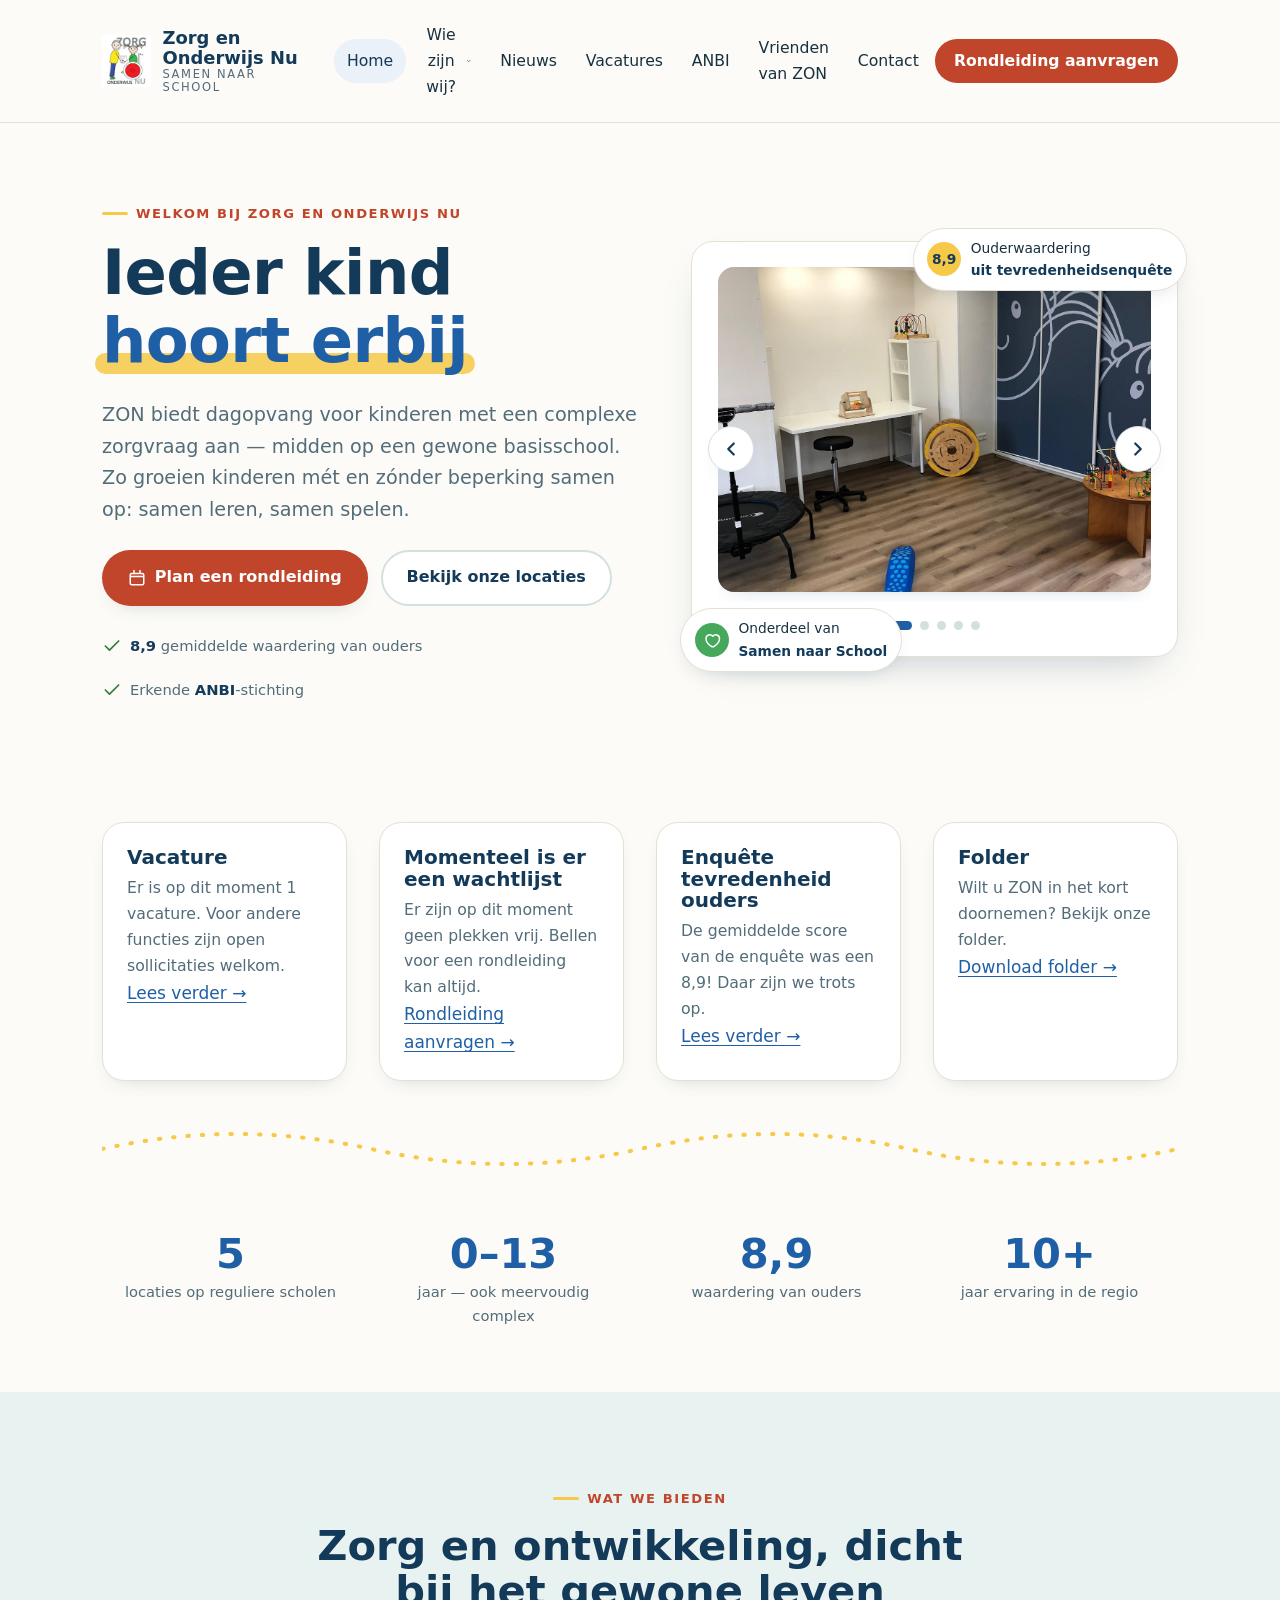
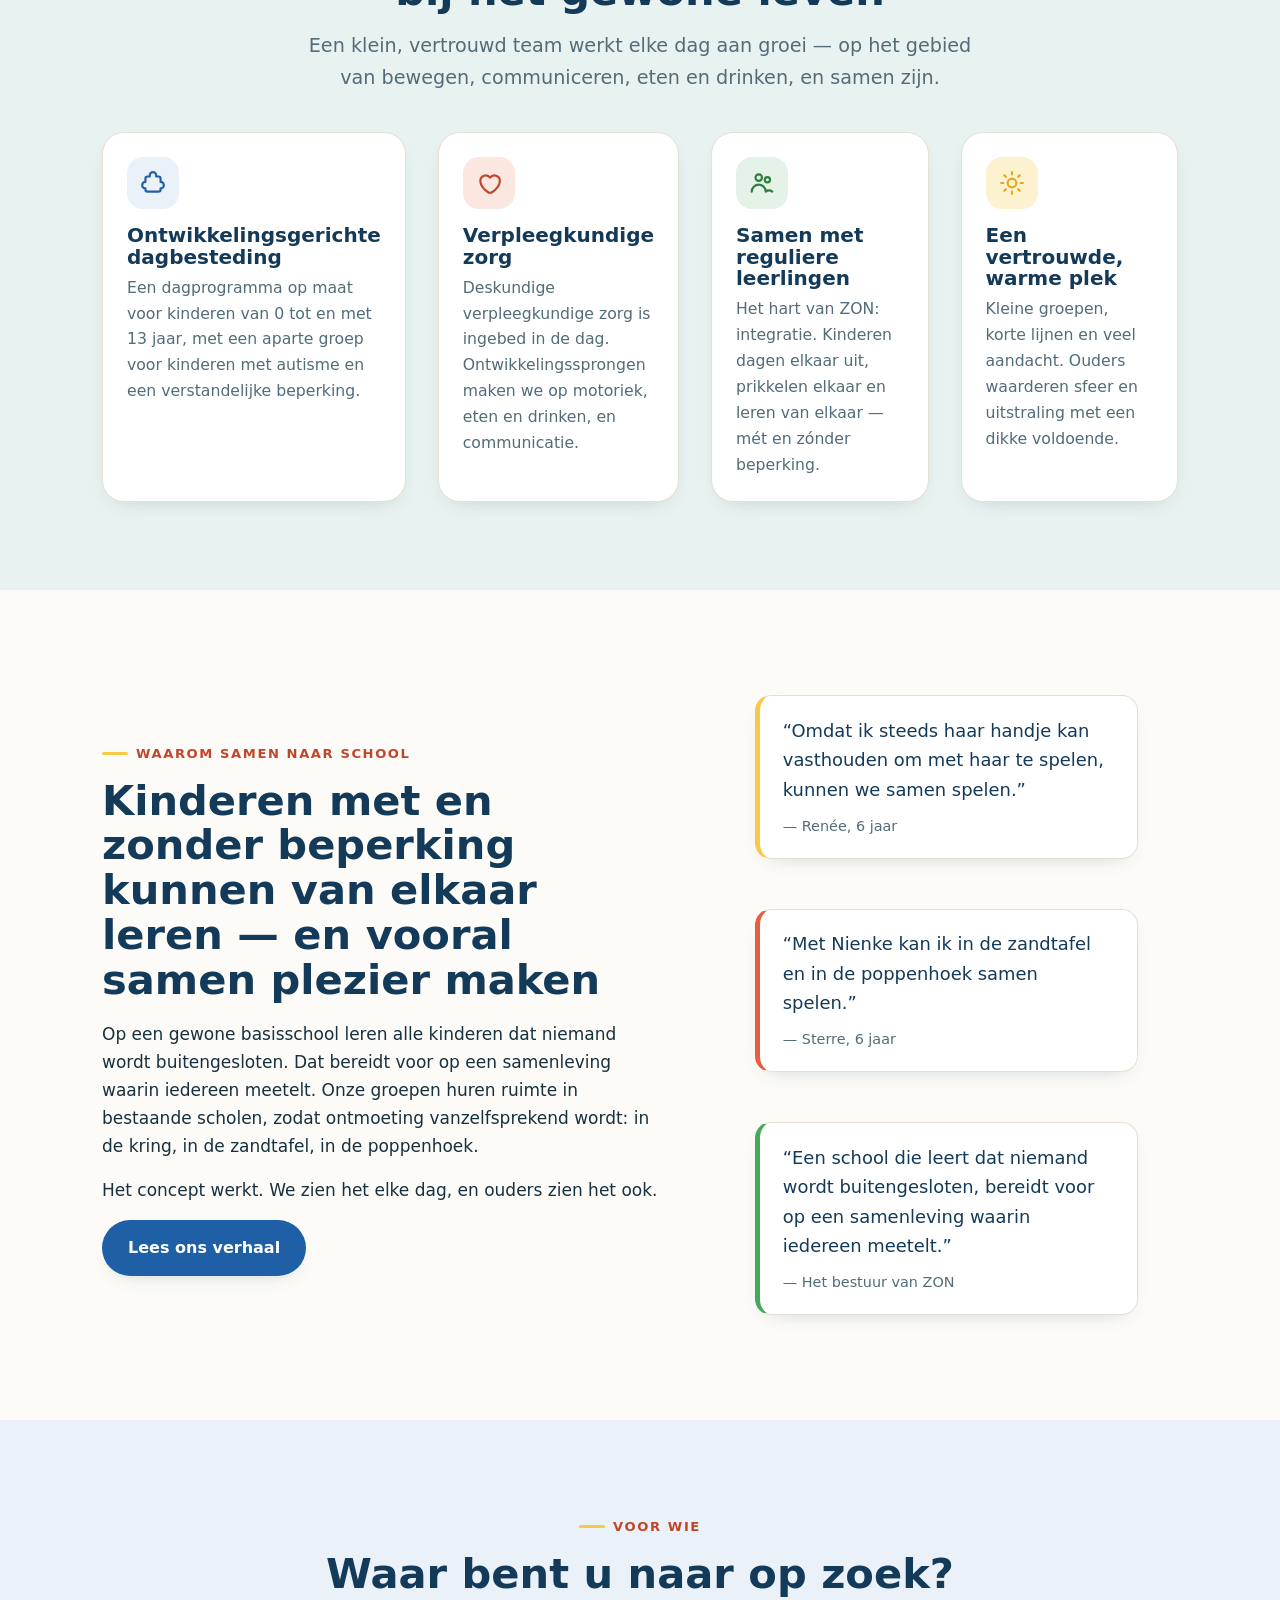
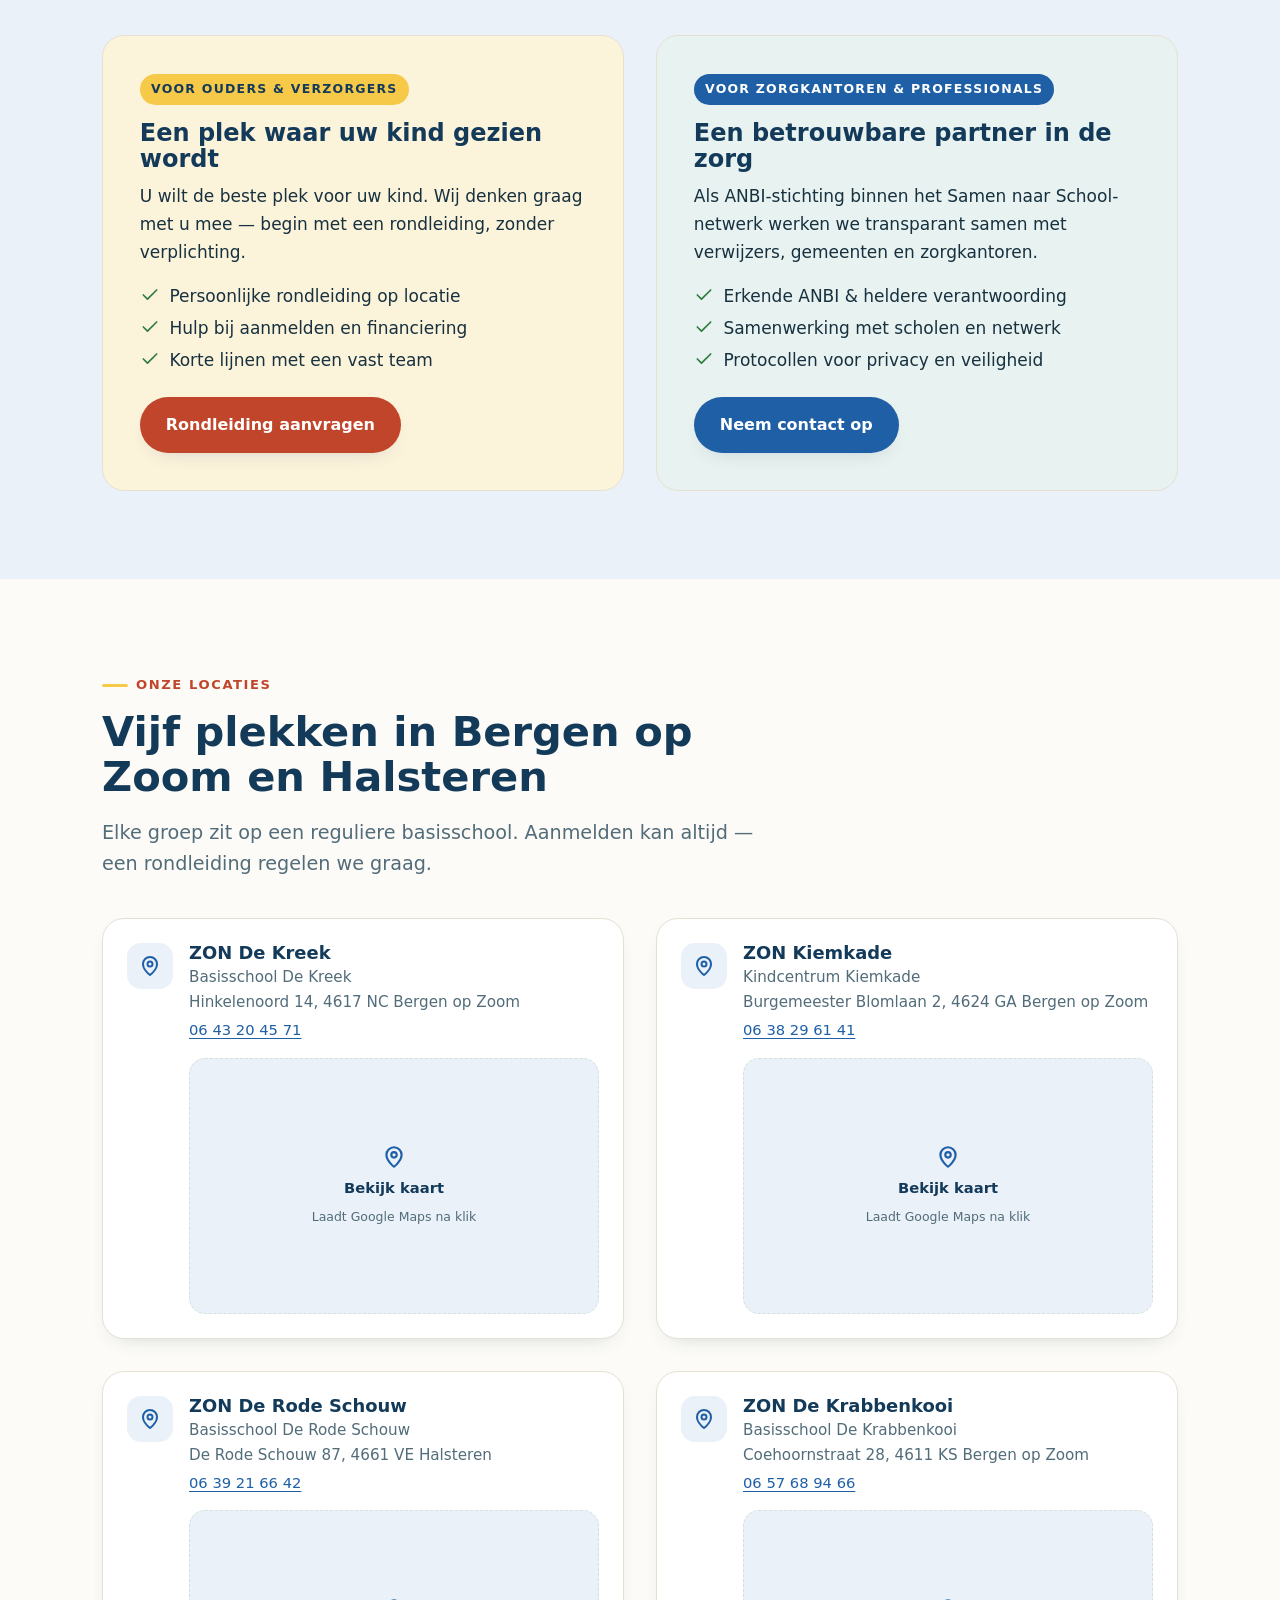
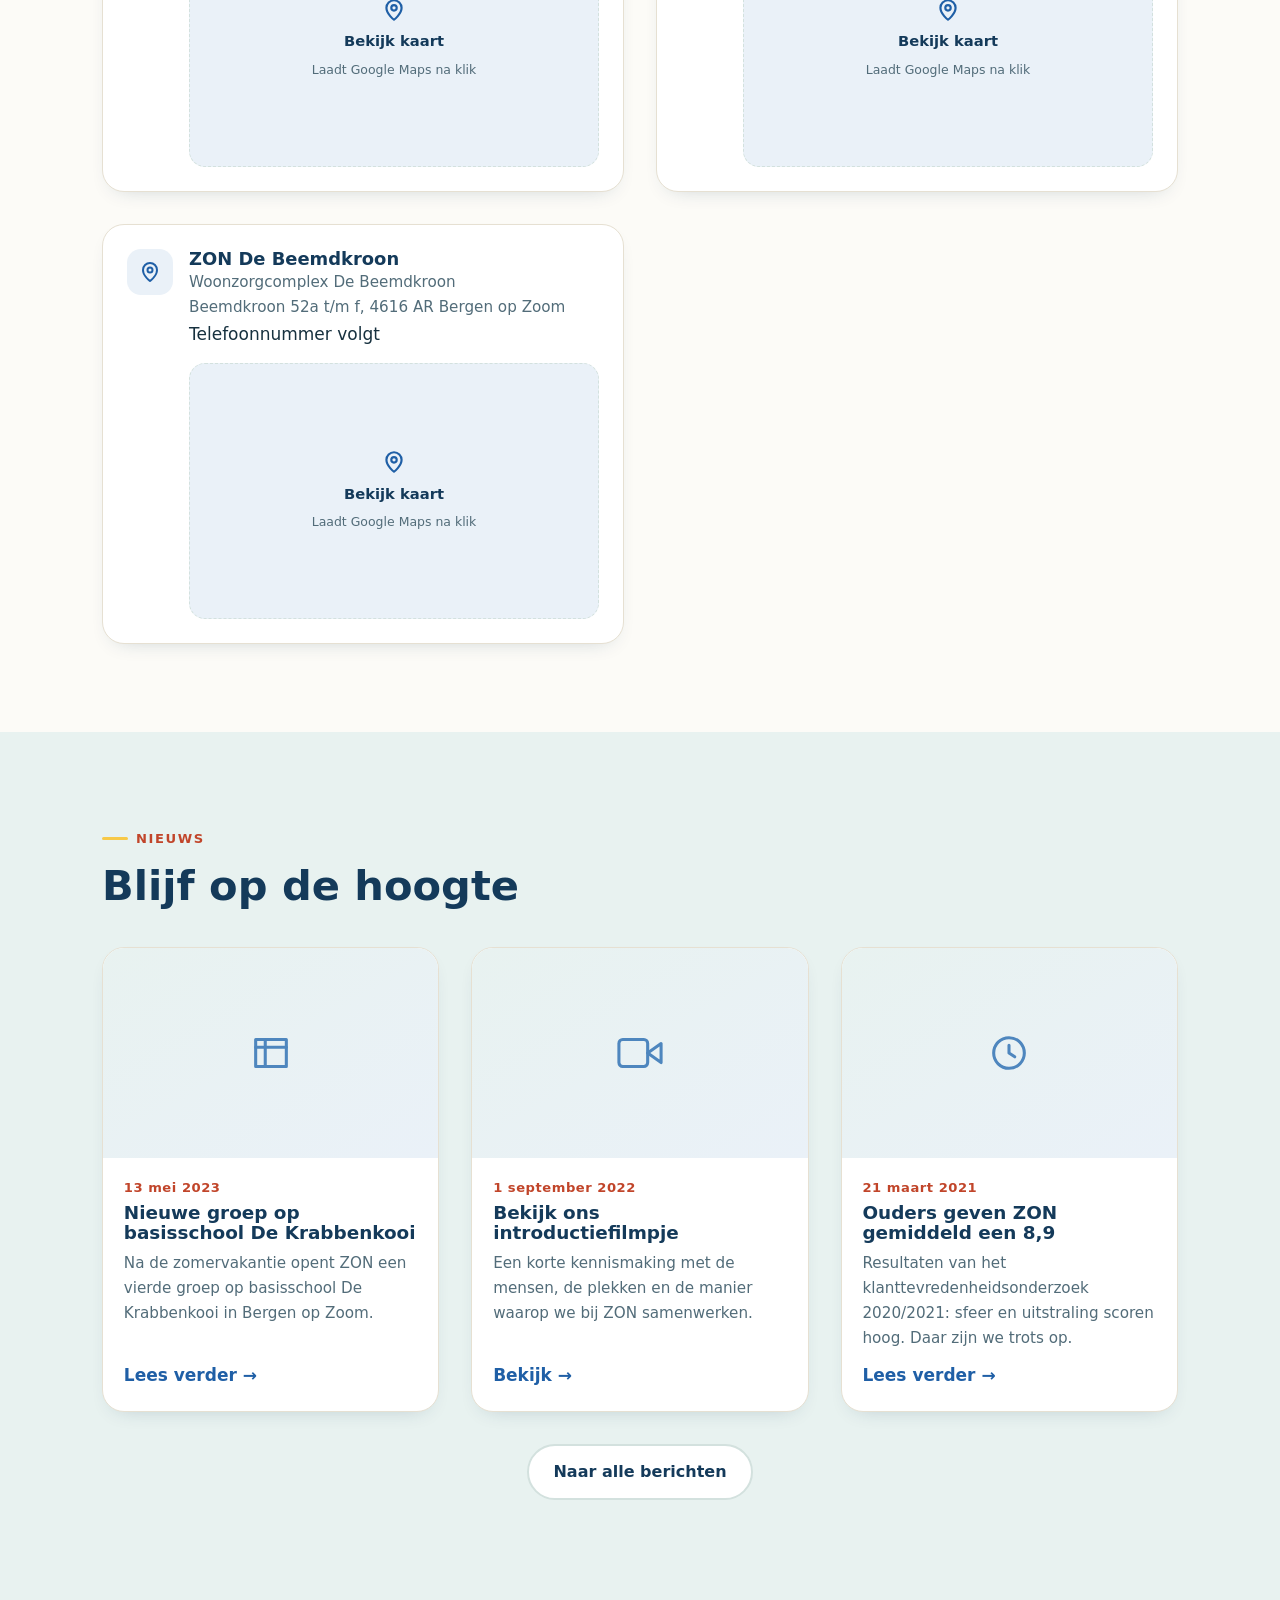
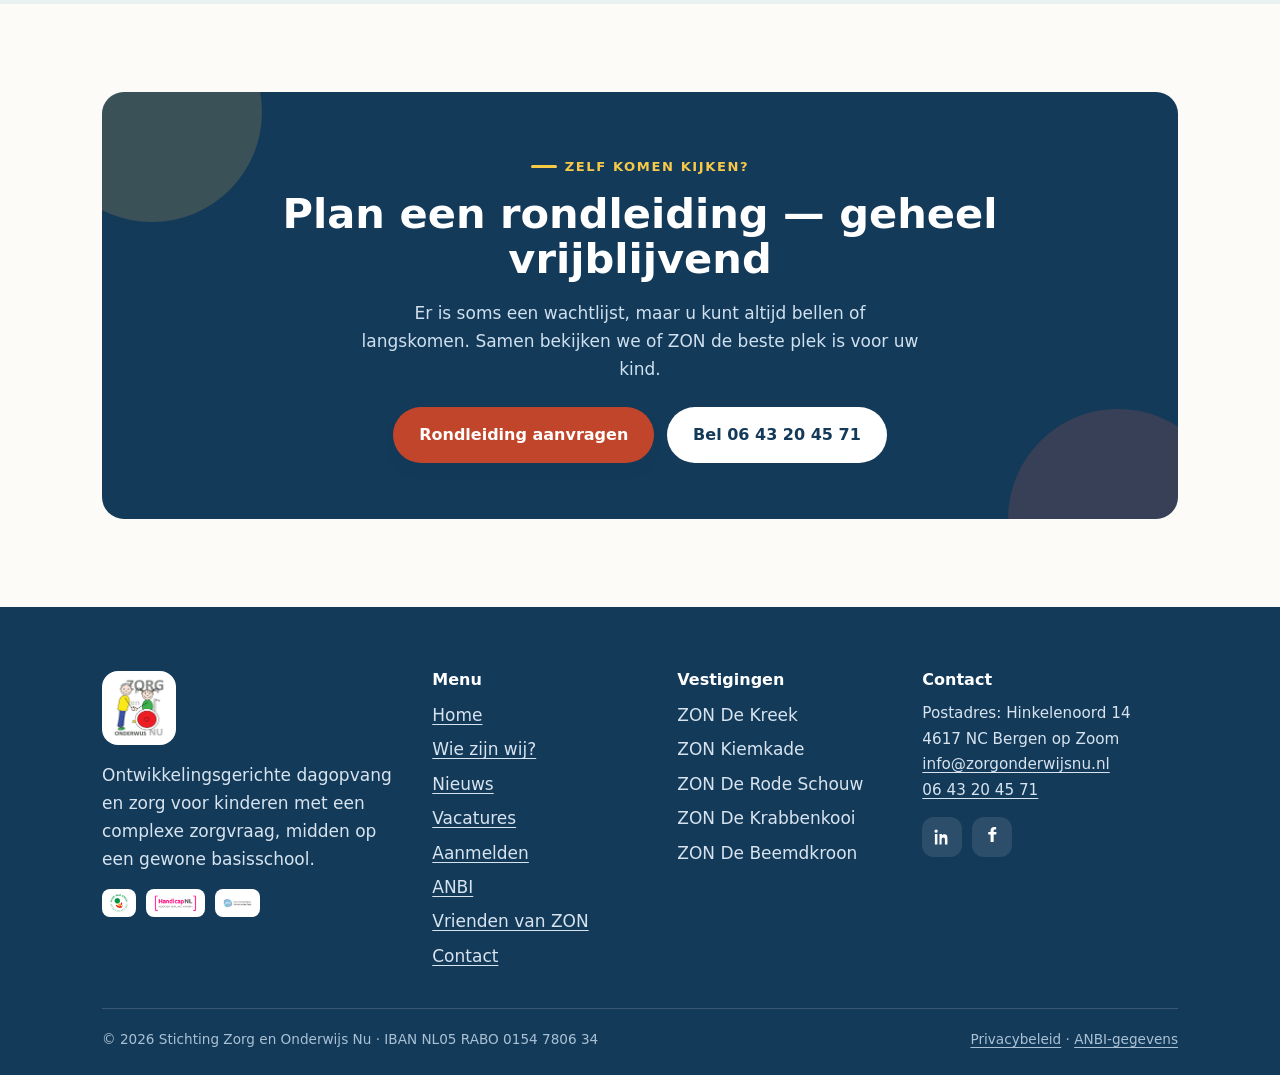
==== index.html @ 4a160e4a "Align content with live site, add real photos/documents, fix slider bug - Add 5th location (De Beemd" ====
<!DOCTYPE html>
<html lang="nl">
<head>
  <meta charset="utf-8">
  <meta name="viewport" content="width=device-width, initial-scale=1">

  <!-- ===== Security by design (client-side headers) ===== -->
  <meta http-equiv="Content-Security-Policy"
        content="default-src 'self'; base-uri 'self'; object-src 'none'; frame-ancestors 'none'; form-action 'self'; frame-src https://www.google.com https://maps.google.com; img-src 'self' data:; style-src 'self' https://fonts.googleapis.com; font-src https://fonts.gstatic.com; script-src 'self'; connect-src 'self'; upgrade-insecure-requests">
  <meta http-equiv="X-Content-Type-Options" content="nosniff">
  <meta name="referrer" content="strict-origin-when-cross-origin">
  <meta name="color-scheme" content="light">
  <meta name="theme-color" content="#1F5FA6">

  <title>Zorg en Onderwijs Nu — ieder kind hoort erbij</title>
  <meta name="description" content="Stichting Zorg en Onderwijs Nu (ZON) biedt ontwikkelingsgerichte dagopvang en zorg voor kinderen (0–13 jaar) met een complexe zorgvraag, midden op reguliere basisscholen in Bergen op Zoom en Halsteren.">
  <link rel="canonical" href="https://www.zorgonderwijsnu.nl/">
  <link rel="icon" type="image/png" href="assets/favicon.png">

  <link rel="preconnect" href="https://fonts.googleapis.com">
  <link rel="preconnect" href="https://fonts.gstatic.com" crossorigin>
  <link href="https://fonts.googleapis.com/css2?family=Baloo+2:wght@500;600;700;800&family=Figtree:wght@400;500;600&display=swap" rel="stylesheet">
  <link rel="stylesheet" href="assets/styles.css">
</head>
<body>
<a class="skip" href="#main">Direct naar de inhoud</a>

<!-- ===================== HEADER ===================== -->
<header class="site-header">
  <div class="wrap nav">
    <a class="brand" href="index.html" aria-label="Zorg en Onderwijs Nu — home">
      <img src="assets/logo-zon.png" alt="" width="52" height="52">
      <span class="brand-text"><b>Zorg en Onderwijs Nu</b><span class="tagline">Samen naar School</span></span>
    </a>

    <button class="nav-toggle" aria-expanded="false" aria-controls="hoofdmenu" aria-label="Menu openen">
      <svg viewBox="0 0 24 24" fill="none" stroke="currentColor" stroke-width="2.2" stroke-linecap="round"><path d="M4 7h16M4 12h16M4 17h16"/></svg>
    </button>

    <ul class="menu" id="hoofdmenu" data-open="false">
      <li><a href="index.html" aria-current="page">Home</a></li>
      <li class="has-sub" data-open="false">
        <button aria-expanded="false">Wie zijn wij?
          <svg viewBox="0 0 24 24" fill="none" stroke="currentColor" stroke-width="2.4" stroke-linecap="round"><path d="M6 9l6 6 6-6"/></svg>
        </button>
        <ul class="submenu">
          <li><a href="wie-zijn-wij.html">Overzicht</a></li>
          <li><a href="wie-zijn-wij.html#organisatie">Onze organisatie</a></li>
          <li><a href="wie-zijn-wij.html#bestuur">Het bestuur</a></li>
          <li><a href="wie-zijn-wij.html#medewerkers">Medewerkers</a></li>
        </ul>
      </li>
      <li><a href="nieuws.html">Nieuws</a></li>
      <li><a href="vacatures.html">Vacatures</a></li>
      <li><a href="anbi.html">ANBI</a></li>
      <li><a href="vrienden.html">Vrienden van ZON</a></li>
      <li><a href="contact.html">Contact</a></li>
      <li class="cta-item"><a href="aanmelden.html">Rondleiding&nbsp;aanvragen</a></li>
    </ul>
  </div>
</header>

<main id="main">

  <!-- ===================== HERO ===================== -->
  <section class="hero">
    <div class="wrap">
      <div class="hero-copy">
        <span class="eyebrow">Welkom bij Zorg en Onderwijs Nu</span>
        <h1>Ieder kind <span class="hl">hoort erbij</span></h1>
        <p class="lead">ZON biedt dagopvang voor kinderen met een complexe zorgvraag aan — midden op een gewone basisschool. Zo groeien kinderen mét en zónder beperking samen op: samen leren, samen spelen.</p>
        <div class="hero-cta">
          <a class="btn btn--primary" href="aanmelden.html">
            <svg class="ico" viewBox="0 0 24 24" fill="none" stroke="currentColor" stroke-width="2" stroke-linecap="round" stroke-linejoin="round"><path d="M8 2v4M16 2v4M3 10h18M5 6h14a2 2 0 0 1 2 2v11a2 2 0 0 1-2 2H5a2 2 0 0 1-2-2V8a2 2 0 0 1 2-2z"/></svg>
            Plan een rondleiding
          </a>
          <a class="btn btn--ghost" href="#locaties">Bekijk onze locaties</a>
        </div>
        <div class="hero-trust">
          <span class="item">
            <svg viewBox="0 0 24 24" fill="none" stroke="currentColor" stroke-width="2" stroke-linecap="round" stroke-linejoin="round"><path d="M20 6L9 17l-5-5"/></svg>
            <span><b>8,9</b> gemiddelde waardering van ouders</span>
          </span>
          <span class="item">
            <svg viewBox="0 0 24 24" fill="none" stroke="currentColor" stroke-width="2" stroke-linecap="round" stroke-linejoin="round"><path d="M20 6L9 17l-5-5"/></svg>
            <span>Erkende <b>ANBI</b>-stichting</span>
          </span>
        </div>
      </div>

      <!-- Sfeerbeelden-slider -->
      <div class="hero-panel">
        <div class="slider hero-slider" data-slider role="region" aria-label="Sfeerbeelden van ZON">
          <ul class="slider-track" data-slider-track tabindex="0">
            <li class="slide"><img src="assets/fotos/hero/therapieruimte.jpg" alt="Sensorische therapieruimte bij ZON" loading="lazy"></li>
            <li class="slide"><img src="assets/fotos/hero/leeshoek.jpg" alt="Gezellige leeshoek bij ZON" loading="lazy"></li>
            <li class="slide"><img src="assets/fotos/hero/speelkeuken.jpg" alt="Speelkeuken op een ZON-groep" loading="lazy"></li>
            <li class="slide"><img src="assets/fotos/hero/leescorner.jpg" alt="Leeshoek met boeken bij ZON" loading="lazy"></li>
            <li class="slide"><img src="assets/fotos/hero/klaslokaal.jpg" alt="Klaslokaal met aangepast materiaal bij ZON" loading="lazy"></li>
          </ul>
          <button type="button" class="slider-nav slider-prev" data-slider-prev aria-label="Vorige foto">
            <svg viewBox="0 0 24 24" fill="none" stroke="currentColor" stroke-width="2.4" stroke-linecap="round" stroke-linejoin="round"><path d="M15 18l-6-6 6-6"/></svg>
          </button>
          <button type="button" class="slider-nav slider-next" data-slider-next aria-label="Volgende foto">
            <svg viewBox="0 0 24 24" fill="none" stroke="currentColor" stroke-width="2.4" stroke-linecap="round" stroke-linejoin="round"><path d="M9 18l6-6-6-6"/></svg>
          </button>
          <div class="slider-dots" data-slider-dots></div>
        </div>
        <div class="badge-float badge-rating">
          <span class="dot">8,9</span>
          <span>Ouder&shy;waardering<br><b>uit tevredenheidsenquête</b></span>
        </div>
        <div class="badge-float badge-network">
          <span class="dot">
            <svg viewBox="0 0 24 24" fill="none" stroke="currentColor" stroke-width="2" stroke-linecap="round" stroke-linejoin="round"><path d="M12 21s-8-4.5-8-11a5 5 0 0 1 9-3 5 5 0 0 1 9 3c0 6.5-8 11-8 11z"/></svg>
          </span>
          <span>Onderdeel van<br><b>Samen naar School</b></span>
        </div>
      </div>
    </div>
  </section>

  <!-- ===================== PRAKTISCH ===================== -->
  <section class="section section--tight">
    <div class="wrap grid grid-4">
      <div class="card">
        <h3>Vacature</h3>
        <p>Er is op dit moment 1 vacature. Voor andere functies zijn open sollicitaties welkom.</p>
        <a class="more" href="vacatures.html">Lees verder →</a>
      </div>
      <div class="card">
        <h3>Momenteel is er een wachtlijst</h3>
        <p>Er zijn op dit moment geen plekken vrij. Bellen voor een rondleiding kan altijd.</p>
        <a class="more" href="aanmelden.html">Rondleiding aanvragen →</a>
      </div>
      <div class="card">
        <h3>Enquête tevredenheid ouders</h3>
        <p>De gemiddelde score van de enquête was een 8,9! Daar zijn we trots op.</p>
        <a class="more" href="nieuws.html">Lees verder →</a>
      </div>
      <div class="card">
        <h3>Folder</h3>
        <p>Wilt u ZON in het kort doornemen? Bekijk onze folder.</p>
        <a class="more" href="documenten/folder-zon.pdf" download>Download folder →</a>
      </div>
    </div>
  </section>

  <!-- Verbindingsdraad (signatuur) -->
  <div class="wrap" aria-hidden="true">
    <svg class="thread" viewBox="0 0 1200 40" preserveAspectRatio="none"><path d="M0 20 Q 150 -10 300 20 T 600 20 T 900 20 T 1200 20"/></svg>
  </div>

  <!-- ===================== STATS ===================== -->
  <section class="section section--tight">
    <div class="wrap">
      <div class="stats">
        <div class="stat"><div class="num">5</div><div class="lbl">locaties op reguliere scholen</div></div>
        <div class="stat"><div class="num">0–13</div><div class="lbl">jaar — ook meervoudig complex</div></div>
        <div class="stat"><div class="num">8,9</div><div class="lbl">waardering van ouders</div></div>
        <div class="stat"><div class="num">10+</div><div class="lbl">jaar ervaring in de regio</div></div>
      </div>
    </div>
  </section>

  <!-- ===================== WAT WE BIEDEN ===================== -->
  <section class="section wash-cool">
    <div class="wrap">
      <div class="section-head center">
        <span class="eyebrow">Wat we bieden</span>
        <h2>Zorg en ontwikkeling, dicht bij het gewone leven</h2>
        <p class="lead">Een klein, vertrouwd team werkt elke dag aan groei — op het gebied van bewegen, communiceren, eten en drinken, en samen zijn.</p>
      </div>
      <div class="grid grid-4">
        <article class="card card--lift">
          <div class="icon i-blue"><svg viewBox="0 0 24 24" fill="none" stroke="currentColor" stroke-width="2" stroke-linecap="round" stroke-linejoin="round"><path d="M12 2a3 3 0 0 0-3 3v1H7a2 2 0 0 0-2 2v3a3 3 0 0 0 0 6v1a2 2 0 0 0 2 2h10a2 2 0 0 0 2-2v-1a3 3 0 0 0 0-6V8a2 2 0 0 0-2-2h-2V5a3 3 0 0 0-3-3z"/></svg></div>
          <h3>Ontwikkelingsgerichte dagbesteding</h3>
          <p>Een dagprogramma op maat voor kinderen van 0 tot en met 13 jaar, met een aparte groep voor kinderen met autisme en een verstandelijke beperking.</p>
        </article>
        <article class="card card--lift">
          <div class="icon i-coral"><svg viewBox="0 0 24 24" fill="none" stroke="currentColor" stroke-width="2" stroke-linecap="round" stroke-linejoin="round"><path d="M12 21s-8-4.5-8-11a5 5 0 0 1 9-3 5 5 0 0 1 9 3c0 6.5-8 11-8 11z"/></svg></div>
          <h3>Verpleegkundige zorg</h3>
          <p>Deskundige verpleegkundige zorg is ingebed in de dag. Ontwikkelingssprongen maken we op motoriek, eten en drinken, en communicatie.</p>
        </article>
        <article class="card card--lift">
          <div class="icon i-leaf"><svg viewBox="0 0 24 24" fill="none" stroke="currentColor" stroke-width="2" stroke-linecap="round" stroke-linejoin="round"><circle cx="9" cy="7" r="3"/><circle cx="17" cy="9" r="2.4"/><path d="M2.5 20a6.5 6.5 0 0 1 13 0M15.5 20a5 5 0 0 1 6 0"/></svg></div>
          <h3>Samen met reguliere leerlingen</h3>
          <p>Het hart van ZON: integratie. Kinderen dagen elkaar uit, prikkelen elkaar en leren van elkaar — mét en zónder beperking.</p>
        </article>
        <article class="card card--lift">
          <div class="icon i-sun"><svg viewBox="0 0 24 24" fill="none" stroke="currentColor" stroke-width="2" stroke-linecap="round" stroke-linejoin="round"><circle cx="12" cy="12" r="4"/><path d="M12 2v2M12 20v2M4.9 4.9l1.4 1.4M17.7 17.7l1.4 1.4M2 12h2M20 12h2M4.9 19.1l1.4-1.4M17.7 6.3l1.4-1.4"/></svg></div>
          <h3>Een vertrouwde, warme plek</h3>
          <p>Kleine groepen, korte lijnen en veel aandacht. Ouders waarderen sfeer en uitstraling met een dikke voldoende.</p>
        </article>
      </div>
    </div>
  </section>

  <!-- ===================== VERHAAL / INTEGRATIE ===================== -->
  <section class="section">
    <div class="wrap story">
      <div>
        <span class="eyebrow">Waarom samen naar school</span>
        <h2>Kinderen met en zonder beperking kunnen van elkaar leren — en vooral samen plezier maken</h2>
        <p>Op een gewone basisschool leren alle kinderen dat niemand wordt buitengesloten. Dat bereidt voor op een samenleving waarin iedereen meetelt. Onze groepen huren ruimte in bestaande scholen, zodat ontmoeting vanzelfsprekend wordt: in de kring, in de zandtafel, in de poppenhoek.</p>
        <p>Het concept werkt. We zien het elke dag, en ouders zien het ook.</p>
        <a class="btn btn--brand" href="wie-zijn-wij.html">Lees ons verhaal</a>
      </div>
      <div class="quote-stack">
        <figure class="quote">
          <p>“Omdat ik steeds haar handje kan vasthouden om met haar te spelen, kunnen we samen spelen.”</p>
          <cite>— Renée, 6 jaar</cite>
        </figure>
        <figure class="quote quote--coral">
          <p>“Met Nienke kan ik in de zandtafel en in de poppenhoek samen spelen.”</p>
          <cite>— Sterre, 6 jaar</cite>
        </figure>
        <figure class="quote quote--leaf">
          <p>“Een school die leert dat niemand wordt buitengesloten, bereidt voor op een samenleving waarin iedereen meetelt.”</p>
          <cite>— Het bestuur van ZON</cite>
        </figure>
      </div>
    </div>
  </section>

  <!-- ===================== TWEE DOELGROEP-PADEN ===================== -->
  <section class="section wash-blue">
    <div class="wrap">
      <div class="section-head center">
        <span class="eyebrow">Voor wie</span>
        <h2>Waar bent u naar op zoek?</h2>
      </div>
      <div class="paths">
        <article class="path path--parents">
          <span class="tag">Voor ouders &amp; verzorgers</span>
          <h3>Een plek waar uw kind gezien wordt</h3>
          <p>U wilt de beste plek voor uw kind. Wij denken graag met u mee — begin met een rondleiding, zonder verplichting.</p>
          <ul>
            <li><svg viewBox="0 0 24 24" fill="none" stroke="currentColor" stroke-width="2" stroke-linecap="round" stroke-linejoin="round"><path d="M20 6L9 17l-5-5"/></svg> Persoonlijke rondleiding op locatie</li>
            <li><svg viewBox="0 0 24 24" fill="none" stroke="currentColor" stroke-width="2" stroke-linecap="round" stroke-linejoin="round"><path d="M20 6L9 17l-5-5"/></svg> Hulp bij aanmelden en financiering</li>
            <li><svg viewBox="0 0 24 24" fill="none" stroke="currentColor" stroke-width="2" stroke-linecap="round" stroke-linejoin="round"><path d="M20 6L9 17l-5-5"/></svg> Korte lijnen met een vast team</li>
          </ul>
          <a class="btn btn--primary" href="aanmelden.html">Rondleiding aanvragen</a>
        </article>
        <article class="path path--pro">
          <span class="tag">Voor zorgkantoren &amp; professionals</span>
          <h3>Een betrouwbare partner in de zorg</h3>
          <p>Als ANBI-stichting binnen het Samen naar School-netwerk werken we transparant samen met verwijzers, gemeenten en zorgkantoren.</p>
          <ul>
            <li><svg viewBox="0 0 24 24" fill="none" stroke="currentColor" stroke-width="2" stroke-linecap="round" stroke-linejoin="round"><path d="M20 6L9 17l-5-5"/></svg> Erkende ANBI &amp; heldere verantwoording</li>
            <li><svg viewBox="0 0 24 24" fill="none" stroke="currentColor" stroke-width="2" stroke-linecap="round" stroke-linejoin="round"><path d="M20 6L9 17l-5-5"/></svg> Samenwerking met scholen en netwerk</li>
            <li><svg viewBox="0 0 24 24" fill="none" stroke="currentColor" stroke-width="2" stroke-linecap="round" stroke-linejoin="round"><path d="M20 6L9 17l-5-5"/></svg> Protocollen voor privacy en veiligheid</li>
          </ul>
          <a class="btn btn--brand" href="contact.html">Neem contact op</a>
        </article>
      </div>
    </div>
  </section>

  <!-- ===================== LOCATIES ===================== -->
  <section class="section" id="locaties">
    <div class="wrap">
      <div class="section-head">
        <span class="eyebrow">Onze locaties</span>
        <h2>Vijf plekken in Bergen op Zoom en Halsteren</h2>
        <p class="lead">Elke groep zit op een reguliere basisschool. Aanmelden kan altijd — een rondleiding regelen we graag.</p>
      </div>
      <div class="grid grid-2">
        <div class="card loc">
          <span class="pin"><svg viewBox="0 0 24 24" fill="none" stroke="currentColor" stroke-width="2" stroke-linecap="round" stroke-linejoin="round"><path d="M12 21s-7-5.2-7-11a7 7 0 0 1 14 0c0 5.8-7 11-7 11z"/><circle cx="12" cy="10" r="2.5"/></svg></span>
          <div>
            <h3>ZON De Kreek</h3>
            <address>Basisschool De Kreek<br>Hinkelenoord 14, 4617 NC Bergen op Zoom</address>
            <a href="tel:+31643204571">06 43 20 45 71</a>
            <div class="map-embed" data-map-src="https://www.google.com/maps?q=51.4754476,4.2787030&amp;hl=nl&amp;z=16&amp;output=embed" data-map-title="Kaart: ZON De Kreek">
              <button type="button" class="map-toggle" data-map-toggle>
                <svg viewBox="0 0 24 24" fill="none" stroke="currentColor" stroke-width="2" stroke-linecap="round" stroke-linejoin="round"><path d="M12 21s-7-5.2-7-11a7 7 0 0 1 14 0c0 5.8-7 11-7 11z"/><circle cx="12" cy="10" r="2.5"/></svg>
                Bekijk kaart
                <span class="hint">Laadt Google Maps na klik</span>
              </button>
            </div>
          </div>
        </div>
        <div class="card loc">
          <span class="pin"><svg viewBox="0 0 24 24" fill="none" stroke="currentColor" stroke-width="2" stroke-linecap="round" stroke-linejoin="round"><path d="M12 21s-7-5.2-7-11a7 7 0 0 1 14 0c0 5.8-7 11-7 11z"/><circle cx="12" cy="10" r="2.5"/></svg></span>
          <div>
            <h3>ZON Kiemkade</h3>
            <address>Kindcentrum Kiemkade<br>Burgemeester Blomlaan 2, 4624 GA Bergen op Zoom</address>
            <a href="tel:+31638296141">06 38 29 61 41</a>
            <div class="map-embed" data-map-src="https://www.google.com/maps?q=51.4868624,4.3006076&amp;hl=nl&amp;z=16&amp;output=embed" data-map-title="Kaart: ZON Kiemkade">
              <button type="button" class="map-toggle" data-map-toggle>
                <svg viewBox="0 0 24 24" fill="none" stroke="currentColor" stroke-width="2" stroke-linecap="round" stroke-linejoin="round"><path d="M12 21s-7-5.2-7-11a7 7 0 0 1 14 0c0 5.8-7 11-7 11z"/><circle cx="12" cy="10" r="2.5"/></svg>
                Bekijk kaart
                <span class="hint">Laadt Google Maps na klik</span>
              </button>
            </div>
          </div>
        </div>
        <div class="card loc">
          <span class="pin"><svg viewBox="0 0 24 24" fill="none" stroke="currentColor" stroke-width="2" stroke-linecap="round" stroke-linejoin="round"><path d="M12 21s-7-5.2-7-11a7 7 0 0 1 14 0c0 5.8-7 11-7 11z"/><circle cx="12" cy="10" r="2.5"/></svg></span>
          <div>
            <h3>ZON De Rode Schouw</h3>
            <address>Basisschool De Rode Schouw<br>De Rode Schouw 87, 4661 VE Halsteren</address>
            <a href="tel:+31639216642">06 39 21 66 42</a>
            <div class="map-embed" data-map-src="https://www.google.com/maps?q=51.5255782,4.2808381&amp;hl=nl&amp;z=16&amp;output=embed" data-map-title="Kaart: ZON De Rode Schouw">
              <button type="button" class="map-toggle" data-map-toggle>
                <svg viewBox="0 0 24 24" fill="none" stroke="currentColor" stroke-width="2" stroke-linecap="round" stroke-linejoin="round"><path d="M12 21s-7-5.2-7-11a7 7 0 0 1 14 0c0 5.8-7 11-7 11z"/><circle cx="12" cy="10" r="2.5"/></svg>
                Bekijk kaart
                <span class="hint">Laadt Google Maps na klik</span>
              </button>
            </div>
          </div>
        </div>
        <div class="card loc">
          <span class="pin"><svg viewBox="0 0 24 24" fill="none" stroke="currentColor" stroke-width="2" stroke-linecap="round" stroke-linejoin="round"><path d="M12 21s-7-5.2-7-11a7 7 0 0 1 14 0c0 5.8-7 11-7 11z"/><circle cx="12" cy="10" r="2.5"/></svg></span>
          <div>
            <h3>ZON De Krabbenkooi</h3>
            <address>Basisschool De Krabbenkooi<br>Coehoornstraat 28, 4611 KS Bergen op Zoom</address>
            <a href="tel:+31657689466">06 57 68 94 66</a>
            <div class="map-embed" data-map-src="https://www.google.com/maps?q=51.4912122,4.2856322&amp;hl=nl&amp;z=16&amp;output=embed" data-map-title="Kaart: ZON De Krabbenkooi">
              <button type="button" class="map-toggle" data-map-toggle>
                <svg viewBox="0 0 24 24" fill="none" stroke="currentColor" stroke-width="2" stroke-linecap="round" stroke-linejoin="round"><path d="M12 21s-7-5.2-7-11a7 7 0 0 1 14 0c0 5.8-7 11-7 11z"/><circle cx="12" cy="10" r="2.5"/></svg>
                Bekijk kaart
                <span class="hint">Laadt Google Maps na klik</span>
              </button>
            </div>
          </div>
        </div>
        <div class="card loc">
          <span class="pin"><svg viewBox="0 0 24 24" fill="none" stroke="currentColor" stroke-width="2" stroke-linecap="round" stroke-linejoin="round"><path d="M12 21s-7-5.2-7-11a7 7 0 0 1 14 0c0 5.8-7 11-7 11z"/><circle cx="12" cy="10" r="2.5"/></svg></span>
          <div>
            <h3>ZON De Beemdkroon</h3>
            <address>Woonzorgcomplex De Beemdkroon<br>Beemdkroon 52a t/m f, 4616 AR Bergen op Zoom</address>
            <span class="hint">Telefoonnummer volgt</span>
            <div class="map-embed" data-map-src="https://www.google.com/maps?q=De+Beemdkroon+52,4616+AR+Bergen+op+Zoom&amp;hl=nl&amp;z=16&amp;output=embed" data-map-title="Kaart: ZON De Beemdkroon">
              <button type="button" class="map-toggle" data-map-toggle>
                <svg viewBox="0 0 24 24" fill="none" stroke="currentColor" stroke-width="2" stroke-linecap="round" stroke-linejoin="round"><path d="M12 21s-7-5.2-7-11a7 7 0 0 1 14 0c0 5.8-7 11-7 11z"/><circle cx="12" cy="10" r="2.5"/></svg>
                Bekijk kaart
                <span class="hint">Laadt Google Maps na klik</span>
              </button>
            </div>
          </div>
        </div>
      </div>
    </div>
  </section>

  <!-- ===================== NIEUWS ===================== -->
  <section class="section wash-cool">
    <div class="wrap">
      <div class="section-head">
        <span class="eyebrow">Nieuws</span>
        <h2>Blijf op de hoogte</h2>
      </div>
      <div class="grid grid-3">
        <article class="card news-card card--lift">
          <div class="thumb"><svg viewBox="0 0 24 24" fill="none" stroke="currentColor" stroke-width="1.6" stroke-linecap="round" stroke-linejoin="round"><path d="M4 5h16v14H4z"/><path d="M4 9h16M9 5v14"/></svg></div>
          <div class="body">
            <time datetime="2023-05-13">13 mei 2023</time>
            <h3>Nieuwe groep op basisschool De Krabbenkooi</h3>
            <p>Na de zomervakantie opent ZON een vierde groep op basisschool De Krabbenkooi in Bergen op Zoom.</p>
            <a class="more" href="nieuws.html">Lees verder →</a>
          </div>
        </article>
        <article class="card news-card card--lift">
          <div class="thumb"><svg viewBox="0 0 24 24" fill="none" stroke="currentColor" stroke-width="1.6" stroke-linecap="round" stroke-linejoin="round"><path d="M23 7l-7 5 7 5V7z"/><rect x="1" y="5" width="15" height="14" rx="2"/></svg></div>
          <div class="body">
            <time datetime="2022-09-01">1 september 2022</time>
            <h3>Bekijk ons introductiefilmpje</h3>
            <p>Een korte kennismaking met de mensen, de plekken en de manier waarop we bij ZON samenwerken.</p>
            <a class="more" href="nieuws.html">Bekijk →</a>
          </div>
        </article>
        <article class="card news-card card--lift">
          <div class="thumb"><svg viewBox="0 0 24 24" fill="none" stroke="currentColor" stroke-width="1.6" stroke-linecap="round" stroke-linejoin="round"><path d="M12 20a8 8 0 1 0 0-16 8 8 0 0 0 0 16z"/><path d="M12 8v4l3 2"/></svg></div>
          <div class="body">
            <time datetime="2021-03-21">21 maart 2021</time>
            <h3>Ouders geven ZON gemiddeld een 8,9</h3>
            <p>Resultaten van het klanttevredenheidsonderzoek 2020/2021: sfeer en uitstraling scoren hoog. Daar zijn we trots op.</p>
            <a class="more" href="nieuws.html">Lees verder →</a>
          </div>
        </article>
      </div>
      <p class="center mt-lg"><a class="btn btn--ghost" href="nieuws.html">Naar alle berichten</a></p>
    </div>
  </section>

  <!-- ===================== CTA BAND ===================== -->
  <section class="section">
    <div class="wrap">
      <div class="cta-band">
        <span class="eyebrow">Zelf komen kijken?</span>
        <h2>Plan een rondleiding — geheel vrijblijvend</h2>
        <p>Er is soms een wachtlijst, maar u kunt altijd bellen of langskomen. Samen bekijken we of ZON de beste plek is voor uw kind.</p>
        <div class="hero-cta">
          <a class="btn btn--primary" href="aanmelden.html">Rondleiding aanvragen</a>
          <a class="btn btn--light" href="tel:+31643204571">Bel 06 43 20 45 71</a>
        </div>
      </div>
    </div>
  </section>

</main>

<!-- ===================== FOOTER ===================== -->
<footer class="site-footer">
  <div class="wrap">
    <div class="footer-grid">
      <div class="foot-brand">
        <img src="assets/logo-zon.png" alt="Logo Zorg en Onderwijs Nu" width="74" height="74">
        <p>Ontwikkelingsgerichte dagopvang en zorg voor kinderen met een complexe zorgvraag, midden op een gewone basisschool.</p>
        <div class="partners">
          <img src="assets/logos/nsgk.png" alt="NSGK" height="28">
          <img src="assets/logos/handicapnl.png" alt="HandicapNL" height="28">
          <img src="assets/logos/bvkz.jpg" alt="BVKZ" height="28">
        </div>
      </div>
      <div>
        <h4>Menu</h4>
        <ul>
          <li><a href="index.html">Home</a></li>
          <li><a href="wie-zijn-wij.html">Wie zijn wij?</a></li>
          <li><a href="nieuws.html">Nieuws</a></li>
          <li><a href="vacatures.html">Vacatures</a></li>
          <li><a href="aanmelden.html">Aanmelden</a></li>
          <li><a href="anbi.html">ANBI</a></li>
          <li><a href="vrienden.html">Vrienden van ZON</a></li>
          <li><a href="contact.html">Contact</a></li>
        </ul>
      </div>
      <div>
        <h4>Vestigingen</h4>
        <ul>
          <li>ZON De Kreek</li>
          <li>ZON Kiemkade</li>
          <li>ZON De Rode Schouw</li>
          <li>ZON De Krabbenkooi</li>
          <li>ZON De Beemdkroon</li>
        </ul>
      </div>
      <div>
        <h4>Contact</h4>
        <address>
          Postadres: Hinkelenoord 14<br>
          4617 NC Bergen op Zoom<br>
          <a href="mailto:info@zorgonderwijsnu.nl">info@zorgonderwijsnu.nl</a><br>
          <a href="tel:+31643204571">06 43 20 45 71</a>
        </address>
        <div class="socials">
          <a href="https://nl.linkedin.com/company/zorg-en-onderwijs-nu" target="_blank" rel="noopener noreferrer" aria-label="LinkedIn (opent in nieuw tabblad)">
            <svg viewBox="0 0 24 24" fill="currentColor"><path d="M6.94 5a2 2 0 1 1-4 0 2 2 0 0 1 4 0zM3.5 8.5h3V21h-3V8.5zM9 8.5h2.9v1.7h.04c.4-.76 1.4-1.56 2.9-1.56 3.1 0 3.67 2 3.67 4.7V21h-3v-5.5c0-1.3-.02-3-1.85-3-1.85 0-2.13 1.44-2.13 2.9V21H9V8.5z"/></svg>
          </a>
          <a href="https://www.facebook.com/zorgenonderwijsnu" target="_blank" rel="noopener noreferrer" aria-label="Facebook (opent in nieuw tabblad)">
            <svg viewBox="0 0 24 24" fill="currentColor"><path d="M14 9h3l.5-3H14V4.5c0-.9.3-1.5 1.6-1.5H17V.2C16.6.1 15.6 0 14.5 0 12 0 10.3 1.5 10.3 4.2V6H7.5v3h2.8v9h3.7V9z"/></svg>
          </a>
        </div>
      </div>
    </div>
    <div class="foot-bottom">
      <span>© <span>2026</span> Stichting Zorg en Onderwijs Nu · IBAN NL05 RABO 0154 7806 34</span>
      <span><a href="contact.html#privacy">Privacybeleid</a> · <a href="anbi.html">ANBI-gegevens</a></span>
    </div>
  </div>
</footer>

<script src="assets/nav.js"></script>
<script src="assets/maps.js"></script>
<script src="assets/slider.js"></script>
</body>
</html>
---- assets/styles.css ----
/* ============================================================
   Zorg en Onderwijs Nu (ZON) — designvoorstel
   Warm, afgerond, toegankelijk. Blauw = vertrouwen,
   geel = warmte/signatuur, koraal = zorg/actie, groen = groei.
   ============================================================ */

:root {
  /* Kleur */
  --paper:      #FCFBF7;
  --card:       #FFFFFF;
  --wash-cool:  #E8F2F0;   /* rustige zorg-secties */
  --wash-warm:  #FCF3DB;   /* warme secties        */
  --wash-blue:  #EAF1F8;

  --brand:      #1F5FA6;   /* hoofdblauw           */
  --brand-deep: #143A5A;   /* diep blauw / footer  */
  --brand-soft: #4E86BE;

  --sun:        #F7C948;   /* geel — signatuur     */
  --sun-deep:   #E3A81E;
  --coral:      #E85C3F;   /* zorg / accent        */
  --coral-ink:  #C1452A;   /* koraal voor tekst/AA */
  --leaf:       #46A85B;   /* groei / natuur       */
  --leaf-deep:  #2F7C41;

  --ink:        #17313F;   /* hoofdtekst           */
  --muted:      #526C79;   /* subtekst             */
  --line:       #E6E0D2;   /* zachte randen        */
  --line-cool:  #D3E1DE;

  /* Type */
  --display: "Baloo 2", ui-rounded, "Segoe UI", system-ui, sans-serif;
  --body: "Figtree", system-ui, -apple-system, "Segoe UI", sans-serif;

  /* Vorm */
  --r-lg: 22px;
  --r-md: 16px;
  --r-sm: 10px;
  --pill: 999px;
  --shadow: 0 18px 40px -22px rgba(20, 58, 90, .35);
  --shadow-sm: 0 8px 22px -14px rgba(20, 58, 90, .30);
  --ring: 0 0 0 3px #fff, 0 0 0 6px var(--brand);

  --wrap: 1140px;
  --gap: clamp(1rem, 3vw, 2rem);
}

/* ---------- Reset / basis ---------- */
*, *::before, *::after { box-sizing: border-box; }
html { -webkit-text-size-adjust: 100%; scroll-behavior: smooth; }
@media (prefers-reduced-motion: reduce) {
  html { scroll-behavior: auto; }
  *, *::before, *::after { animation-duration: .001ms !important; transition-duration: .001ms !important; }
}

body {
  margin: 0;
  font-family: var(--body);
  font-size: 1.0625rem;
  line-height: 1.65;
  color: var(--ink);
  background: var(--paper);
  -webkit-font-smoothing: antialiased;
  text-rendering: optimizeLegibility;
}

h1, h2, h3, h4 { font-family: var(--display); line-height: 1.08; margin: 0 0 .4em; color: var(--brand-deep); font-weight: 700; }
h1 { font-size: clamp(2.35rem, 5.2vw, 3.9rem); letter-spacing: -.01em; }
h2 { font-size: clamp(1.7rem, 3.6vw, 2.6rem); }
h3 { font-size: 1.25rem; }
p { margin: 0 0 1rem; }
a { color: var(--brand); text-underline-offset: 3px; }
a:hover { color: var(--brand-deep); }
img { max-width: 100%; height: auto; display: block; }
ul { margin: 0 0 1rem; padding-left: 1.15rem; }
ol { margin: 0 0 1rem; padding-left: 1.15rem; }
li { margin: .25rem 0; }
strong { font-weight: 600; }

/* Focus zichtbaar voor toetsenbord */
:focus-visible { outline: none; box-shadow: var(--ring); border-radius: 6px; }

/* Skip-link */
.skip {
  position: absolute; left: 12px; top: -60px; z-index: 1000;
  background: var(--brand-deep); color: #fff; padding: .6rem 1rem;
  border-radius: var(--pill); transition: top .2s ease; text-decoration: none;
}
.skip:focus { top: 12px; color: #fff; }

/* ---------- Layout helpers ---------- */
.wrap { width: 100%; max-width: var(--wrap); margin-inline: auto; padding-inline: clamp(1.1rem, 4vw, 2rem); }
.section { padding-block: clamp(3rem, 7vw, 5.5rem); }
.section--tight { padding-block: clamp(2rem, 4vw, 3rem); }
.wash-cool { background: var(--wash-cool); }
.wash-warm { background: var(--wash-warm); }
.wash-blue { background: var(--wash-blue); }
.center { text-align: center; }
.lead { font-size: 1.2rem; color: var(--muted); max-width: 60ch; }
.center .lead { margin-inline: auto; }
.center .lead + p { margin-top: 1.4rem; }
.mt-lg { margin-top: 2rem; }
.align-start { align-items: start; }
.grid--tight { gap: 1rem; }
.eyebrow {
  display: inline-flex; align-items: center; gap: .5rem;
  font-family: var(--display); font-weight: 600; font-size: .82rem;
  letter-spacing: .12em; text-transform: uppercase; color: var(--coral-ink);
  margin-bottom: .9rem;
}
.eyebrow::before { content: ""; width: 26px; height: 3px; border-radius: 3px; background: var(--sun); }
.section-head { max-width: 62ch; margin-bottom: clamp(1.6rem, 3vw, 2.6rem); }
.section-head.center { margin-inline: auto; }

/* ---------- Knoppen ---------- */
.btn {
  display: inline-flex; align-items: center; gap: .55rem;
  font-family: var(--display); font-weight: 600; font-size: 1rem;
  padding: .8rem 1.5rem; border-radius: var(--pill);
  text-decoration: none; cursor: pointer; border: 2px solid transparent;
  transition: transform .15s ease, box-shadow .2s ease, background .2s ease;
}
.btn:hover { transform: translateY(-2px); }
.btn:active { transform: translateY(0); }
.btn--primary { background: var(--coral-ink); color: #fff; box-shadow: var(--shadow-sm); }
.btn--primary:hover { background: #a83b23; color: #fff; }
.btn--brand { background: var(--brand); color: #fff; box-shadow: var(--shadow-sm); }
.btn--brand:hover { background: var(--brand-deep); color: #fff; }
.btn--ghost { background: #fff; color: var(--brand-deep); border-color: var(--line-cool); }
.btn--ghost:hover { border-color: var(--brand); color: var(--brand-deep); }
.btn--light { background: #fff; color: var(--brand-deep); }
.btn--light:hover { background: #f2f6fb; color: var(--brand-deep); }
.btn .ico { width: 18px; height: 18px; }

/* ---------- Header / navigatie ---------- */
.site-header {
  position: sticky; top: 0; z-index: 100;
  background: rgba(252, 251, 247, .88);
  backdrop-filter: blur(10px);
  border-bottom: 1px solid var(--line);
}
.nav { display: flex; align-items: center; gap: 1rem; padding-block: .6rem; }
.brand { display: flex; align-items: center; gap: .7rem; text-decoration: none; margin-right: auto; }
.brand img { width: 52px; height: 52px; }
.brand-text { display: flex; flex-direction: column; line-height: 1.15; }
.brand b { font-family: var(--display); font-weight: 800; color: var(--brand-deep); font-size: 1.12rem; line-height: 1.1; }
.brand .tagline { font-size: .72rem; letter-spacing: .14em; text-transform: uppercase; color: var(--muted); }

.nav-toggle {
  display: none; margin-left: auto;
  background: #fff; border: 1px solid var(--line-cool); border-radius: var(--r-sm);
  width: 46px; height: 44px; cursor: pointer; align-items: center; justify-content: center;
}
.nav-toggle svg { width: 24px; height: 24px; color: var(--brand-deep); }

.menu { display: flex; align-items: center; gap: .2rem; list-style: none; margin: 0; padding: 0; }
.menu > li { position: relative; }
.menu a {
  display: inline-block; padding: .55rem .8rem; border-radius: var(--pill);
  font-weight: 500; color: var(--ink); text-decoration: none; font-size: .98rem;
}
.menu a:hover, .menu a[aria-current="page"] { background: var(--wash-blue); color: var(--brand-deep); }
.menu .cta-item a { background: var(--coral-ink); color: #fff; font-family: var(--display); font-weight: 600; padding-inline: 1.2rem; }
.menu .cta-item a:hover { background: #a83b23; }

/* Dropdown */
.has-sub > button {
  font: inherit; font-size: .98rem; font-weight: 500; color: var(--ink);
  background: none; border: 0; cursor: pointer; padding: .55rem .8rem;
  border-radius: var(--pill); display: inline-flex; align-items: center; gap: .35rem;
}
.has-sub > button:hover, .has-sub[data-open="true"] > button { background: var(--wash-blue); color: var(--brand-deep); }
.has-sub > button svg { width: 14px; height: 14px; transition: transform .2s ease; }
.has-sub[data-open="true"] > button svg { transform: rotate(180deg); }
.submenu {
  position: absolute; top: calc(100% + 6px); left: 0; min-width: 220px;
  background: #fff; border: 1px solid var(--line); border-radius: var(--r-md);
  box-shadow: var(--shadow); padding: .4rem; list-style: none; margin: 0;
  opacity: 0; visibility: hidden; transform: translateY(6px); transition: .18s ease;
}
.has-sub[data-open="true"] .submenu { opacity: 1; visibility: visible; transform: translateY(0); }
.submenu a { display: block; padding: .55rem .7rem; border-radius: var(--r-sm); font-size: .95rem; }

/* ---------- Hero ---------- */
.hero { position: relative; overflow: hidden; padding-block: clamp(2.5rem, 6vw, 4.5rem); }
.hero .wrap { display: grid; grid-template-columns: 1.05fr .95fr; gap: clamp(1.5rem, 4vw, 3.5rem); align-items: center; }
.hero-copy h1 { color: var(--brand-deep); }
.hero-copy h1 .hl { position: relative; color: var(--brand); white-space: nowrap; }
.hero-copy h1 .hl::after {
  content: ""; position: absolute; left: -2%; right: -2%; bottom: .04em; height: .34em;
  background: var(--sun); border-radius: var(--pill); z-index: -1; opacity: .85;
}
.hero-cta { display: flex; flex-wrap: wrap; gap: .8rem; margin-top: 1.5rem; }
.hero-trust { display: flex; flex-wrap: wrap; gap: 1.2rem 1.6rem; margin-top: 1.8rem; align-items: center; }
.hero-trust .item { display: inline-flex; align-items: center; gap: .5rem; font-size: .92rem; color: var(--muted); }
.hero-trust .item b { color: var(--brand-deep); font-family: var(--display); }
.hero-trust svg { width: 20px; height: 20px; color: var(--leaf-deep); flex: none; }

/* Hero paneel — illustratief, met logo + verbindingsdraad */
.hero-panel {
  position: relative; background: #fff; border: 1px solid var(--line);
  border-radius: var(--r-lg); box-shadow: var(--shadow); padding: 1.6rem;
}
.hero-panel .scene {
  background: linear-gradient(160deg, var(--wash-cool), var(--wash-warm));
  border-radius: var(--r-md); padding: 1.4rem; display: grid; place-items: center;
}
.hero-panel .scene img { width: min(300px, 78%); }
.badge-float {
  position: absolute; display: flex; align-items: center; gap: .6rem;
  background: #fff; border: 1px solid var(--line); border-radius: var(--pill);
  padding: .5rem .85rem; box-shadow: var(--shadow-sm); font-size: .86rem; font-weight: 500;
}
.badge-float b { font-family: var(--display); color: var(--brand-deep); }
.badge-float .dot { width: 34px; height: 34px; border-radius: var(--pill); display: grid; place-items: center; flex: none; }
.badge-rating { top: -14px; right: -10px; }
.badge-rating .dot { background: var(--sun); color: var(--brand-deep); font-family: var(--display); font-weight: 800; }
.badge-network { bottom: -16px; left: -12px; }
.badge-network .dot { background: var(--leaf); color: #fff; }
.badge-network svg { width: 18px; height: 18px; }

/* ---------- Verbindingsdraad (signatuur) ---------- */
.thread { display: block; width: 100%; height: 40px; color: var(--sun); }
.thread path { fill: none; stroke: currentColor; stroke-width: 4; stroke-linecap: round; stroke-dasharray: 2 14; }

/* ---------- Statistiek-strip ---------- */
.stats { display: grid; grid-template-columns: repeat(4, 1fr); gap: 1rem; }
.stat { text-align: center; padding: 1rem; }
.stat .num { font-family: var(--display); font-weight: 800; font-size: clamp(1.9rem, 4vw, 2.6rem); color: var(--brand); line-height: 1; }
.stat .lbl { color: var(--muted); font-size: .92rem; margin-top: .3rem; }

/* ---------- Kaarten-grid ---------- */
.grid { display: grid; gap: var(--gap); }
.grid-2 { grid-template-columns: repeat(2, 1fr); }
.grid-3 { grid-template-columns: repeat(3, 1fr); }
.grid-4 { grid-template-columns: repeat(4, 1fr); }

.card {
  background: var(--card); border: 1px solid var(--line); border-radius: var(--r-lg);
  padding: 1.5rem; box-shadow: var(--shadow-sm);
  transition: transform .18s ease, box-shadow .2s ease;
}
.card--lift:hover { transform: translateY(-4px); box-shadow: var(--shadow); }
.card h2 { font-size: 1.5rem; }
.card h3 { color: var(--brand-deep); margin-bottom: .4rem; }
.card p { color: var(--muted); margin-bottom: 0; font-size: .98rem; }
.card .icon {
  width: 52px; height: 52px; border-radius: 16px; display: grid; place-items: center;
  margin-bottom: 1rem;
}
.card .icon svg { width: 26px; height: 26px; }
.i-blue { background: var(--wash-blue); color: var(--brand); }
.i-coral { background: #FBE6E0; color: var(--coral-ink); }
.i-leaf { background: #E4F2E7; color: var(--leaf-deep); }
.i-sun { background: #FDF2CF; color: var(--sun-deep); }

/* ---------- Twee doelgroep-paden ---------- */
.paths { display: grid; grid-template-columns: 1fr 1fr; gap: var(--gap); }
.path {
  border-radius: var(--r-lg); padding: clamp(1.6rem, 3vw, 2.3rem);
  border: 1px solid var(--line); position: relative; overflow: hidden;
}
.path--parents { background: var(--wash-warm); }
.path--pro { background: var(--wash-cool); }
.path .tag {
  display: inline-block; font-family: var(--display); font-weight: 600; font-size: .78rem;
  letter-spacing: .1em; text-transform: uppercase; padding: .3rem .7rem; border-radius: var(--pill);
  margin-bottom: 1rem;
}
.path--parents .tag { background: var(--sun); color: var(--brand-deep); }
.path--pro .tag { background: var(--brand); color: #fff; }
.path h3 { font-size: 1.5rem; }
.path ul { list-style: none; padding: 0; margin: 1rem 0 1.4rem; }
.path li { display: flex; gap: .6rem; align-items: flex-start; color: var(--ink); }
.path li svg { width: 20px; height: 20px; color: var(--leaf-deep); flex: none; margin-top: .18rem; }

/* ---------- Verhaal / integratie ---------- */
.story { display: grid; grid-template-columns: 1.1fr .9fr; gap: clamp(1.5rem, 4vw, 3rem); align-items: center; }
.quote-stack { display: grid; gap: 1rem; }
.quote {
  background: #fff; border: 1px solid var(--line); border-left: 5px solid var(--sun);
  border-radius: var(--r-md); padding: 1.2rem 1.4rem; box-shadow: var(--shadow-sm);
}
.quote p { font-family: var(--display); font-size: 1.12rem; color: var(--brand-deep); margin-bottom: .4rem; }
.quote cite { color: var(--muted); font-style: normal; font-size: .9rem; }
.quote--coral { border-left-color: var(--coral); }
.quote--leaf { border-left-color: var(--leaf); }

/* ---------- Locaties ---------- */
.loc { display: flex; gap: 1rem; align-items: flex-start; }
.loc .pin { width: 46px; height: 46px; border-radius: 14px; background: var(--wash-blue); color: var(--brand); display: grid; place-items: center; flex: none; }
.loc .pin svg { width: 24px; height: 24px; }
.loc h3 { font-size: 1.12rem; margin-bottom: .15rem; }
.loc address { font-style: normal; color: var(--muted); font-size: .95rem; }
.loc a { font-size: .92rem; }
.loc > div { min-width: 0; flex: 1; }

.map-embed { margin-top: .9rem; }
.map-embed iframe { width: 100%; aspect-ratio: 16 / 10; border: 0; border-radius: var(--r-md); display: block; }
.map-toggle {
  width: 100%; aspect-ratio: 16 / 10; border-radius: var(--r-md); border: 1px dashed var(--line-cool);
  background: var(--wash-blue); color: var(--brand-deep); display: flex; flex-direction: column;
  align-items: center; justify-content: center; gap: .4rem; cursor: pointer;
  font: inherit; font-family: var(--display); font-weight: 600; font-size: .92rem;
  transition: background .18s ease, border-color .18s ease;
}
.map-toggle svg { width: 26px; height: 26px; color: var(--brand); }
.map-toggle:hover { background: var(--wash-cool); border-color: var(--brand); }
.map-toggle .hint { font-family: var(--body); font-weight: 400; font-size: .78rem; color: var(--muted); }

/* ---------- Nieuws ---------- */
.news-card { display: flex; flex-direction: column; height: 100%; overflow: hidden; padding: 0; }
.news-card .thumb { aspect-ratio: 16/10; background: linear-gradient(150deg, var(--wash-cool), var(--wash-blue)); display: grid; place-items: center; }
.news-card .thumb--warm { background: linear-gradient(150deg, var(--wash-warm), var(--wash-cool)); }
.news-card .thumb svg { width: 46px; height: 46px; color: var(--brand-soft); }
.news-card .body { padding: 1.2rem 1.3rem 1.4rem; display: flex; flex-direction: column; flex: 1; }
.news-card time { font-size: .82rem; color: var(--coral-ink); font-weight: 600; letter-spacing: .04em; }
.news-card h3 { font-size: 1.15rem; margin: .3rem 0 .5rem; }
.news-card p { color: var(--muted); font-size: .95rem; flex: 1; }
.news-card .more { font-family: var(--display); font-weight: 600; color: var(--brand); text-decoration: none; margin-top: .6rem; }

/* ---------- CTA band ---------- */
.cta-band { background: var(--brand-deep); color: #fff; border-radius: var(--r-lg); padding: clamp(2rem, 5vw, 3.5rem); text-align: center; position: relative; overflow: hidden; }
.cta-band h2 { color: #fff; }
.cta-band p { color: #cfe0ee; max-width: 52ch; margin-inline: auto; }
.cta-band p a { color: #fff; text-decoration-color: rgba(255,255,255,.5); }
.cta-band p a:hover { color: var(--sun); }
.cta-band .hero-cta { justify-content: center; }
.cta-band::before, .cta-band::after { content: ""; position: absolute; width: 220px; height: 220px; border-radius: 50%; opacity: .16; }
.cta-band::before { background: var(--sun); top: -90px; left: -60px; }
.cta-band::after { background: var(--coral); bottom: -110px; right: -50px; }
.cta-band > * { position: relative; }
.cta-band .eyebrow { color: var(--sun); }

/* ---------- Formulier ---------- */
.form { display: grid; gap: 1.1rem; }
.field { display: grid; gap: .35rem; }
.field label { font-family: var(--display); font-weight: 600; font-size: .95rem; color: var(--brand-deep); }
.field .hint { font-size: .82rem; color: var(--muted); }
.field input, .field textarea, .field select {
  font: inherit; padding: .75rem .9rem; border: 1px solid var(--line-cool);
  border-radius: var(--r-sm); background: #fff; color: var(--ink); width: 100%;
}
.field input:focus, .field textarea:focus, .field select:focus { border-color: var(--brand); box-shadow: 0 0 0 3px rgba(31,95,166,.15); outline: none; }
.field textarea { min-height: 140px; resize: vertical; }
.hp { position: absolute !important; left: -9999px !important; width: 1px; height: 1px; overflow: hidden; }
.form-note { font-size: .85rem; color: var(--muted); }
.row-2 { display: grid; grid-template-columns: 1fr 1fr; gap: 1.1rem; }
.field--checkbox { display: flex; flex-direction: row; align-items: flex-start; gap: .6rem; }
.field--checkbox input[type="checkbox"] { width: auto; margin-top: .35rem; }
.field--checkbox label { font-weight: 400; }

/* ---------- Bestuur / team ---------- */
.group-head { font-size: .95rem; text-transform: uppercase; letter-spacing: .08em; color: var(--muted); margin: 0 0 1rem; }
.group-head:not(:first-child) { margin-top: 2rem; }
.person { text-align: center; }
.person h4 { font-size: 1.1rem; margin-bottom: .1rem; }
.person .avatar { width: 92px; height: 92px; border-radius: 50%; margin: 0 auto .8rem; display: grid; place-items: center; font-family: var(--display); font-weight: 800; font-size: 1.8rem; color: #fff; overflow: hidden; }
.person .avatar img { width: 100%; height: 100%; object-fit: cover; }
.avatar--brand { background: var(--brand); }
.avatar--brand-soft { background: var(--brand-soft); }
.avatar--leaf { background: var(--leaf); }
.avatar--leaf-deep { background: var(--leaf-deep); }
.avatar--sun { background: var(--sun); color: var(--brand-deep); }
.avatar--sun-deep { background: var(--sun-deep); }
.avatar--coral { background: var(--coral); }
.avatar--coral-ink { background: var(--coral-ink); }
.person h3 { font-size: 1.1rem; margin-bottom: .1rem; }
.person .role { color: var(--muted); font-size: .92rem; }

.team-card { text-align: left; }
.team-card .avatar { margin: 0 0 .8rem; }
.team-list { list-style: none; padding: 0; margin: .8rem 0 0; display: grid; gap: .4rem; }
.team-list li { margin: 0; font-size: .92rem; color: var(--muted); display: flex; align-items: center; gap: .55rem; }
.team-list li strong { color: var(--ink); }
.team-list .face { width: 28px; height: 28px; border-radius: 50%; object-fit: cover; flex: none; background: var(--wash-blue); }
.notice-face { border-radius: 50%; object-fit: cover; flex: none; }
.team-note { margin: .6rem 0 0; padding-top: .5rem; border-top: 1px dashed var(--line-cool); font-size: .88rem; color: var(--muted); }
#medewerkers .notice { margin-top: 1.5rem; }

/* ---------- Page hero (subpagina's) ---------- */
.page-hero { background: linear-gradient(165deg, var(--wash-blue), var(--wash-cool)); border-bottom: 1px solid var(--line); }
.page-hero .wrap { padding-block: clamp(2.2rem, 5vw, 3.6rem); }
.crumbs { font-size: .88rem; color: var(--muted); margin-bottom: .6rem; }
.crumbs a { color: var(--muted); text-decoration: none; }
.crumbs a:hover { color: var(--brand); }

/* ---------- Footer ---------- */
.site-footer { background: var(--brand-deep); color: #d7e4ef; padding-block: clamp(2.5rem, 5vw, 4rem) 1.5rem; }
.site-footer a { color: #d7e4ef; }
.site-footer a:hover { color: #fff; }
.footer-grid { display: grid; grid-template-columns: 1.4fr 1fr 1fr 1.2fr; gap: 2rem; }
.footer-grid h4 { color: #fff; font-size: 1rem; margin-bottom: .8rem; }
.footer-grid ul { list-style: none; padding: 0; margin: 0; }
.footer-grid li { margin: .4rem 0; }
.footer-grid address { font-style: normal; line-height: 1.7; font-size: .95rem; }
.foot-brand img { width: 74px; height: 74px; background: #fff; border-radius: 16px; padding: 6px; }
.foot-brand p { margin-top: 1rem; }
.partners { display: flex; flex-wrap: wrap; gap: .6rem; margin-top: .6rem; align-items: center; }
.partners span { background: rgba(255,255,255,.1); border-radius: var(--pill); padding: .3rem .8rem; font-size: .82rem; }
.partners img { height: 28px; width: auto; background: #fff; border-radius: 8px; padding: .3rem .5rem; display: block; }
.socials { display: flex; gap: .6rem; margin-top: .8rem; }
.socials a { width: 40px; height: 40px; border-radius: 12px; background: rgba(255,255,255,.1); display: grid; place-items: center; }
.socials svg { width: 20px; height: 20px; color: #fff; }
.foot-bottom { border-top: 1px solid rgba(255,255,255,.15); margin-top: 2rem; padding-top: 1.2rem; display: flex; flex-wrap: wrap; gap: .5rem 1.4rem; justify-content: space-between; font-size: .85rem; color: #a9c1d4; }
.foot-bottom a { color: #a9c1d4; }

/* ---------- Info-lijst (contact/anbi) ---------- */
.dl { display: grid; gap: 1rem; }
.dl .item { border: 1px solid var(--line); border-radius: var(--r-md); padding: 1.1rem 1.3rem; background: #fff; }
.dl .item h4 { font-family: var(--display); color: var(--brand-deep); margin: 0 0 .3rem; font-size: 1rem; }
.dl .item p, .dl .item address { margin: 0; color: var(--muted); font-style: normal; font-size: .96rem; }

.doc-list { display: grid; gap: .6rem; padding: 0; margin: .8rem 0 0; list-style: none; }
.doc-list li {
  display: flex; align-items: center; gap: .8rem;
  border: 1px solid var(--line); border-radius: var(--r-md); padding: .85rem 1.1rem; background: #fff;
}
.doc-list .file-icon { width: 40px; height: 40px; border-radius: 10px; background: var(--wash-blue); color: var(--brand); display: grid; place-items: center; flex: none; }
.doc-list .file-icon svg { width: 20px; height: 20px; }
.doc-list .meta { flex: 1; min-width: 0; }
.doc-list .meta .title { display: block; font-weight: 600; color: var(--ink); }
.doc-list .meta .sub { display: block; font-size: .85rem; color: var(--muted); }
.doc-list a.dl-link { font-family: var(--display); font-weight: 600; font-size: .88rem; color: var(--brand); text-decoration: none; white-space: nowrap; }
.doc-list a.dl-link:hover { color: var(--brand-deep); }

.notice {
  background: var(--wash-warm); border: 1px solid #ecd9a3; border-radius: var(--r-md);
  padding: 1.1rem 1.3rem; display: flex; gap: .8rem; align-items: flex-start;
}
.detail-panel { background: #fff; border: 1px solid var(--line); border-radius: var(--r-md); margin-bottom: .8rem; overflow: hidden; }
.detail-panel summary {
  cursor: pointer; padding: 1.1rem 1.3rem; font-family: var(--display); font-weight: 600;
  color: var(--brand-deep); list-style: none; display: flex; align-items: center; justify-content: space-between; gap: 1rem;
}
.detail-panel summary::-webkit-details-marker { display: none; }
.detail-panel summary::after {
  content: ""; width: 12px; height: 12px; flex: none;
  border-right: 2px solid var(--muted); border-bottom: 2px solid var(--muted);
  transform: rotate(45deg); transition: transform .2s ease;
}
.detail-panel[open] summary::after { transform: rotate(-135deg); }
.detail-panel .detail-body { padding: 0 1.3rem 1.3rem; color: var(--muted); }
.detail-panel .detail-body h4 { color: var(--brand-deep); font-family: var(--display); font-size: .98rem; margin: 1rem 0 .3rem; }
.detail-panel .detail-body h4:first-child { margin-top: 0; }
.notice svg { width: 24px; height: 24px; color: var(--sun-deep); flex: none; margin-top: .1rem; }
.notice p { margin: 0; font-size: .96rem; }
#bestuur .notice { margin-top: 1.5rem; }

/* ---------- Slider (sfeerbeelden) ---------- */
.slider { position: relative; }
.slider-track {
  display: flex; gap: 1rem; overflow-x: auto; scroll-snap-type: x mandatory;
  scroll-behavior: smooth; padding: 0 0 .6rem; margin: 0; list-style: none;
  -webkit-overflow-scrolling: touch;
}
.slide {
  flex: 0 0 auto; width: min(320px, 74vw); aspect-ratio: 4 / 5; margin: 0;
  scroll-snap-align: start; border-radius: var(--r-lg); overflow: hidden;
  box-shadow: var(--shadow-sm); background: var(--wash-cool);
}
.slide img { width: 100%; height: 100%; object-fit: cover; display: block; }
.slider-nav {
  position: absolute; top: 50%; transform: translateY(-50%); z-index: 2;
  width: 46px; height: 46px; border-radius: 50%; border: 1px solid var(--line-cool);
  background: #fff; color: var(--brand-deep); display: grid; place-items: center;
  cursor: pointer; box-shadow: var(--shadow-sm);
}
.slider-nav:hover { background: var(--wash-blue); }
.slider-prev { left: -10px; }
.slider-next { right: -10px; }
.slider-nav svg { width: 22px; height: 22px; }
.slider-dots { display: flex; justify-content: center; gap: .5rem; margin-top: 1.2rem; padding: 0; }
.slider-dots button {
  width: 9px; height: 9px; border-radius: 50%; border: 0; padding: 0;
  background: var(--line-cool); cursor: pointer; transition: .2s ease;
}
.slider-dots button[aria-current="true"] { background: var(--brand); width: 22px; border-radius: var(--pill); }
@media (max-width: 640px) {
  .slider-nav { display: none; }
}
.hero-panel .hero-slider .slider-track { gap: 0; scroll-snap-type: x mandatory; }
.hero-panel .hero-slider .slide { width: 100%; aspect-ratio: 4 / 3; border-radius: var(--r-md); }

/* ---------- Responsief ---------- */
@media (max-width: 900px) {
  .hero .wrap { grid-template-columns: 1fr; }
  .hero-panel { order: -1; max-width: 460px; margin-inline: auto; }
  .story { grid-template-columns: 1fr; }
  .grid-4 { grid-template-columns: repeat(2, 1fr); }
  .footer-grid { grid-template-columns: 1fr 1fr; }
  .stats { grid-template-columns: repeat(2, 1fr); }
}
@media (max-width: 780px) {
  .nav-toggle { display: inline-flex; }
  .menu {
    position: fixed; inset: 64px 0 auto 0; flex-direction: column; align-items: stretch;
    background: var(--paper); border-bottom: 1px solid var(--line); padding: .8rem 1rem 1.2rem;
    gap: .2rem; box-shadow: var(--shadow); transform: translateY(-12px);
    opacity: 0; visibility: hidden; transition: .2s ease; max-height: calc(100vh - 64px); overflow-y: auto;
  }
  .menu[data-open="true"] { transform: translateY(0); opacity: 1; visibility: visible; }
  .menu a, .has-sub > button { width: 100%; }
  .submenu { position: static; opacity: 1; visibility: visible; transform: none; box-shadow: none; border: 0; padding: 0 0 0 1rem; }
  .has-sub:not([data-open="true"]) .submenu { display: none; }
  .grid-2, .grid-3, .grid-4, .paths, .row-2 { grid-template-columns: 1fr; }
}
@media (max-width: 520px) {
  .stats { grid-template-columns: 1fr 1fr; }
  .footer-grid { grid-template-columns: 1fr; }
  .btn { width: 100%; justify-content: center; }
  .hero-cta { flex-direction: column; }
}
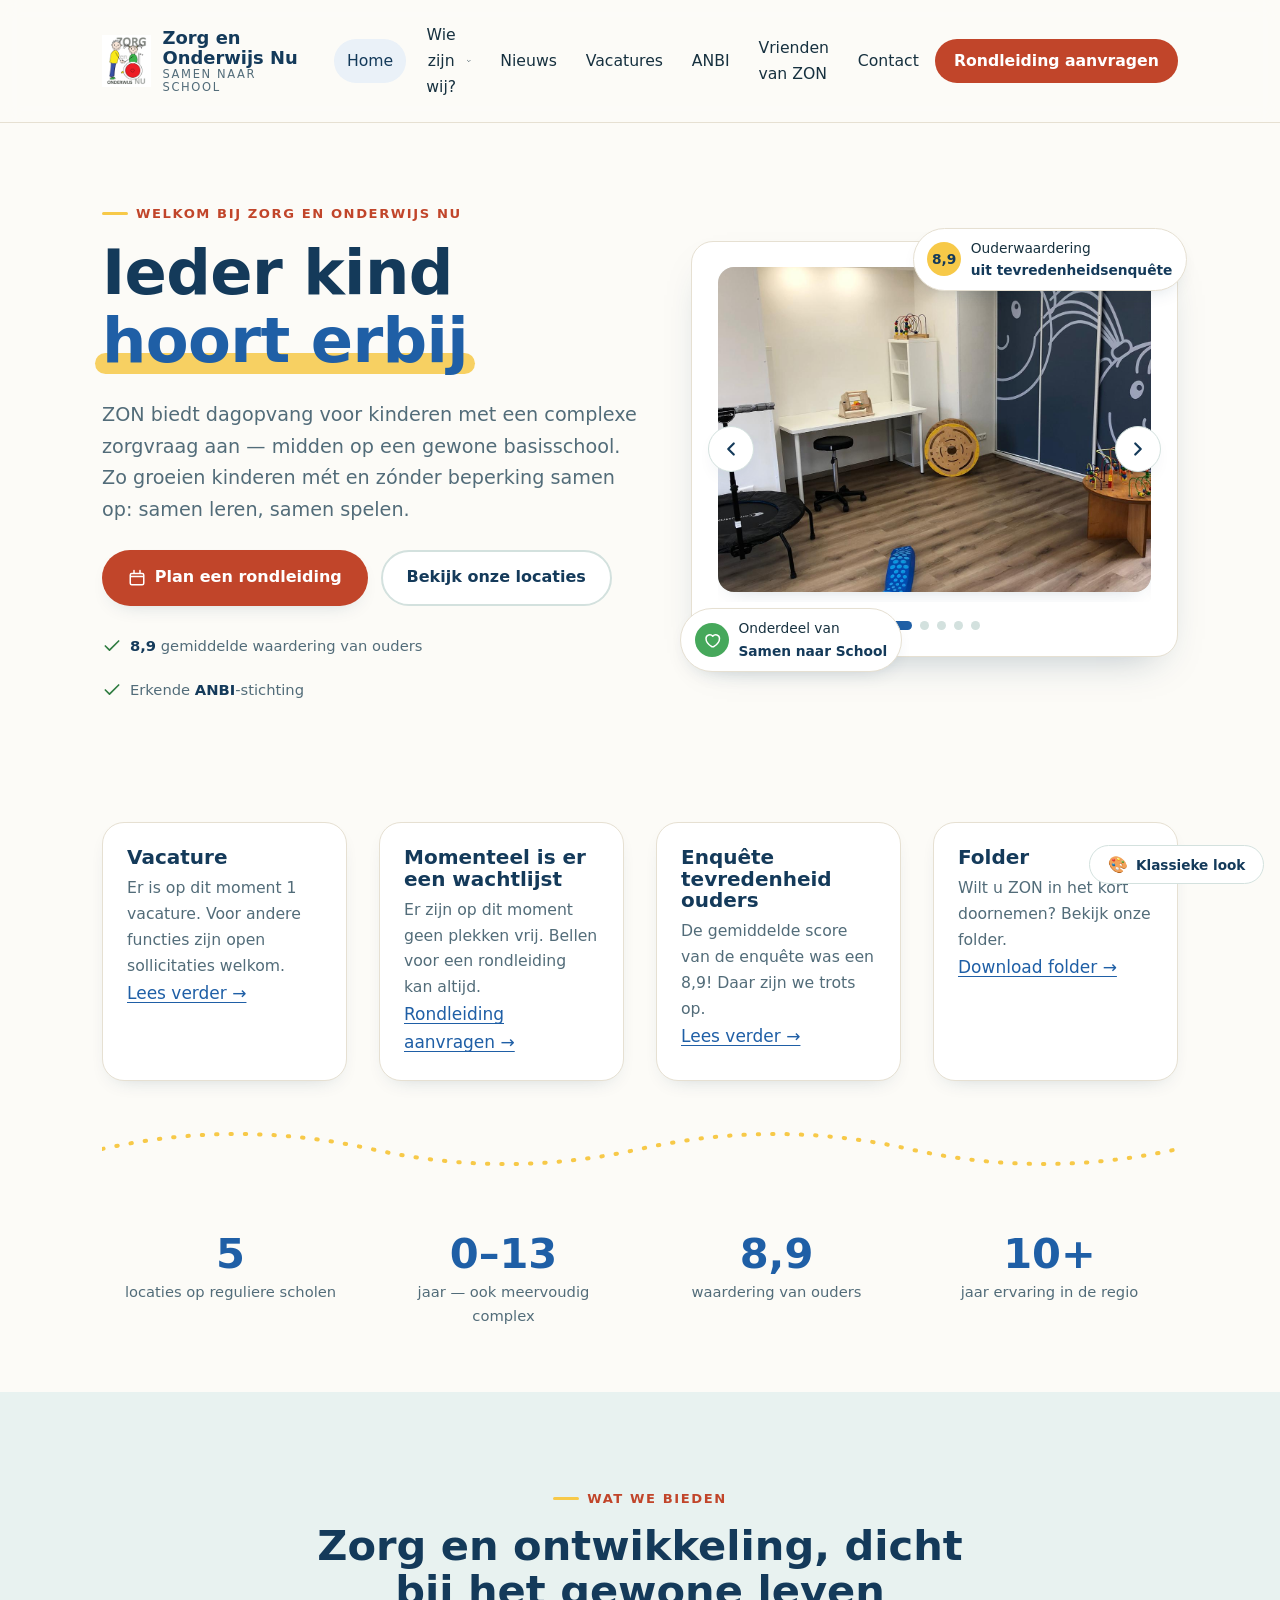
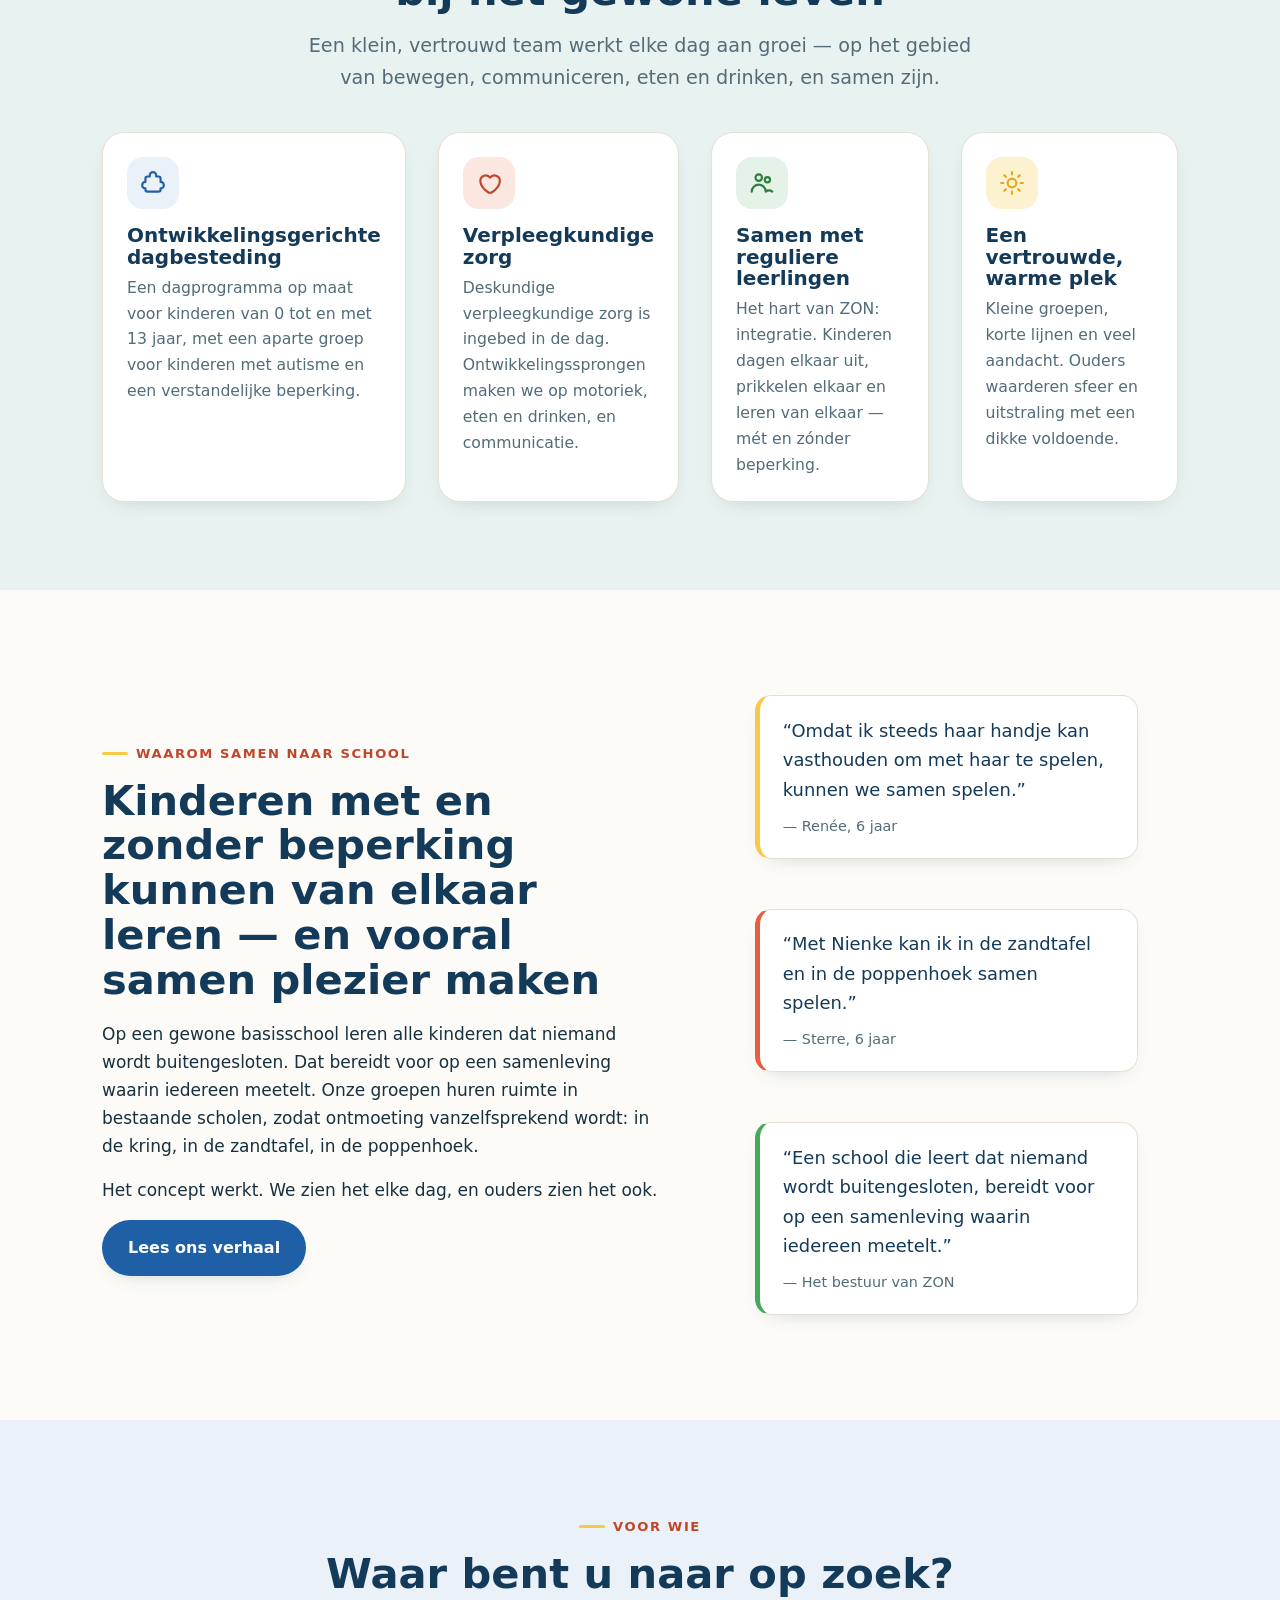
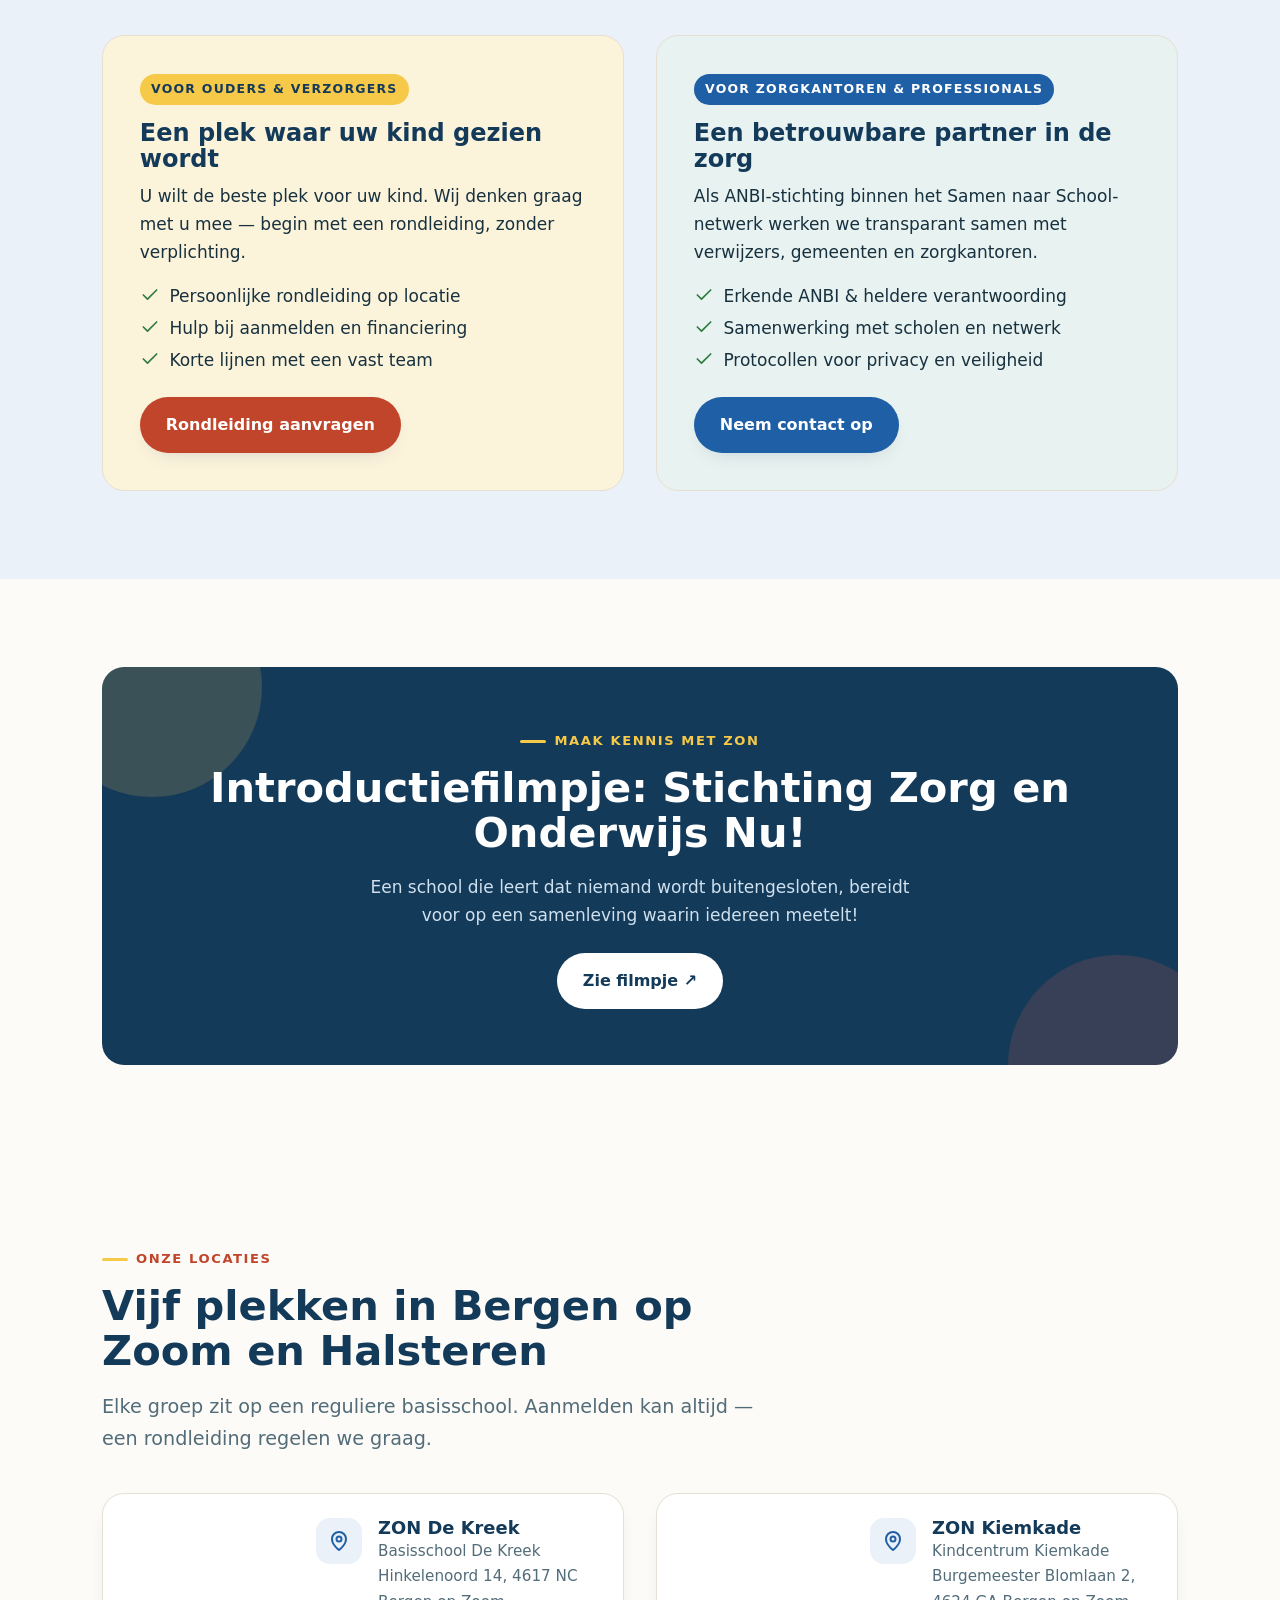
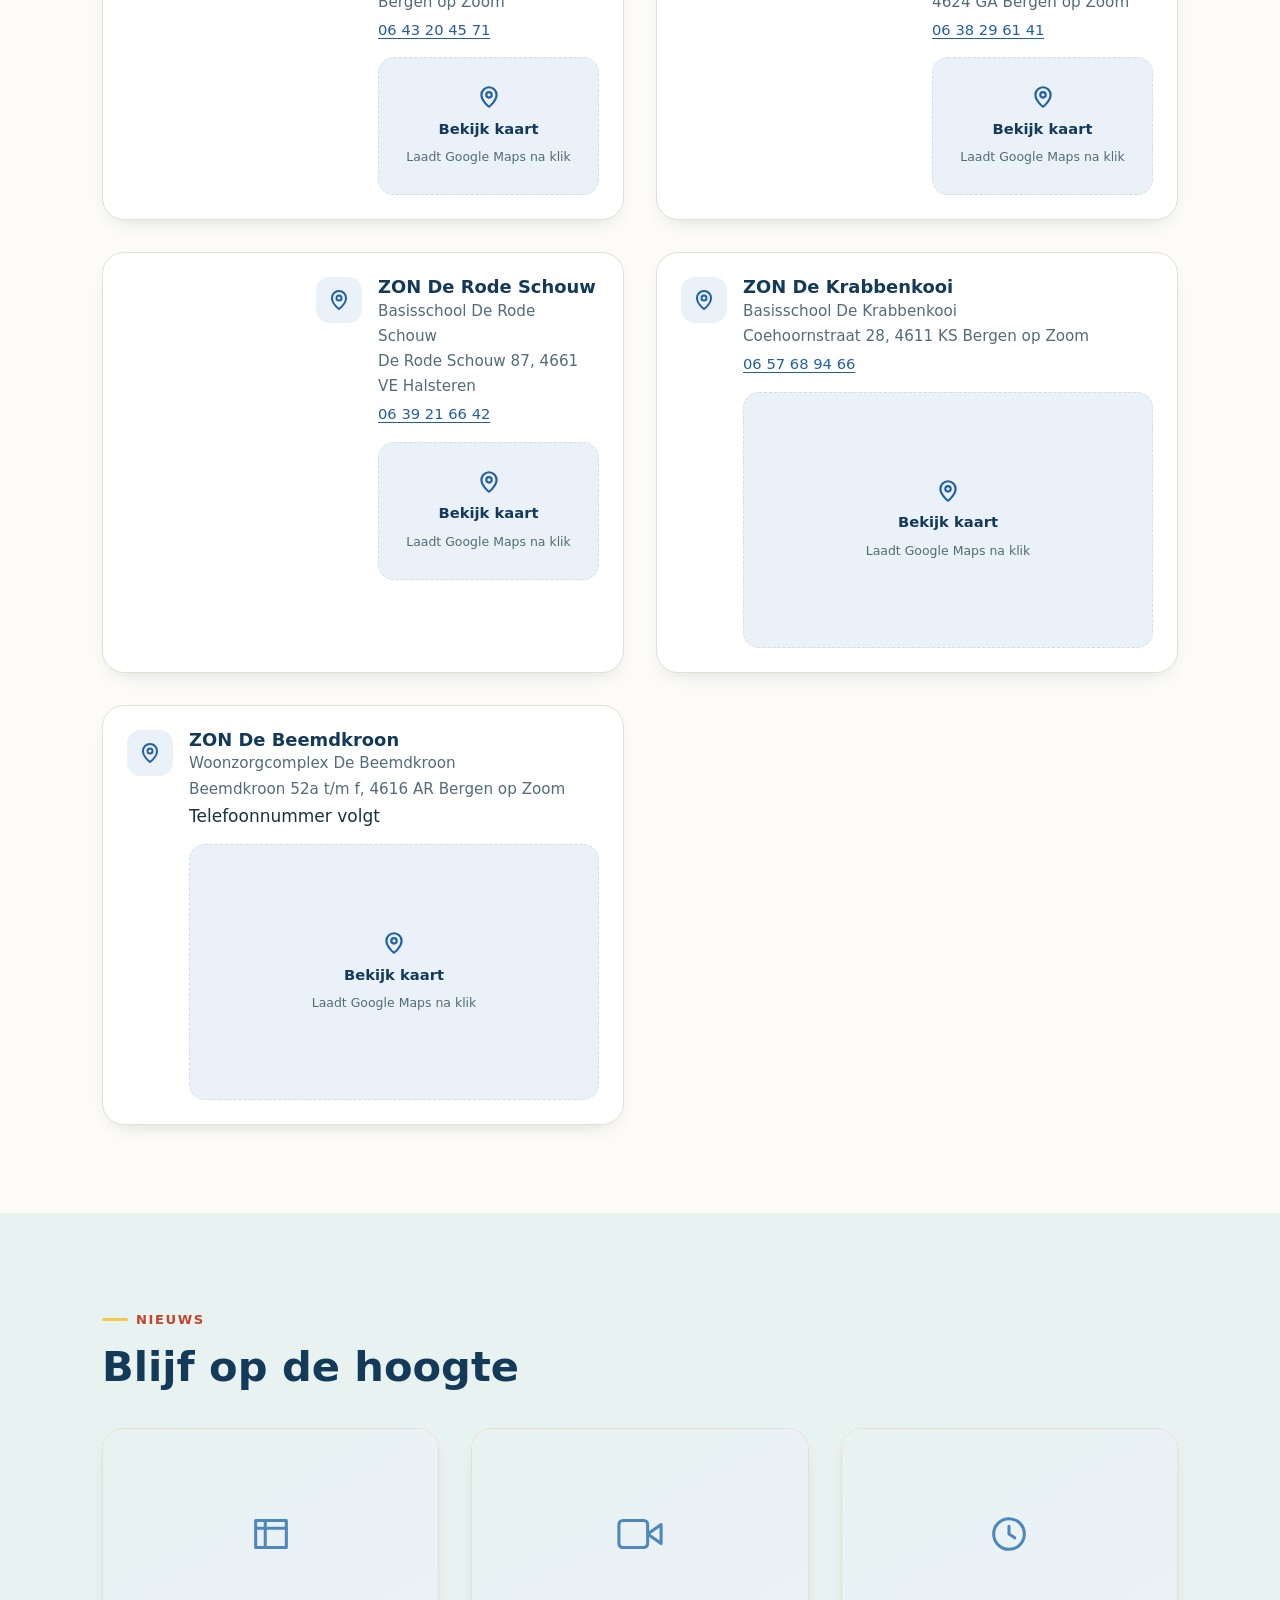
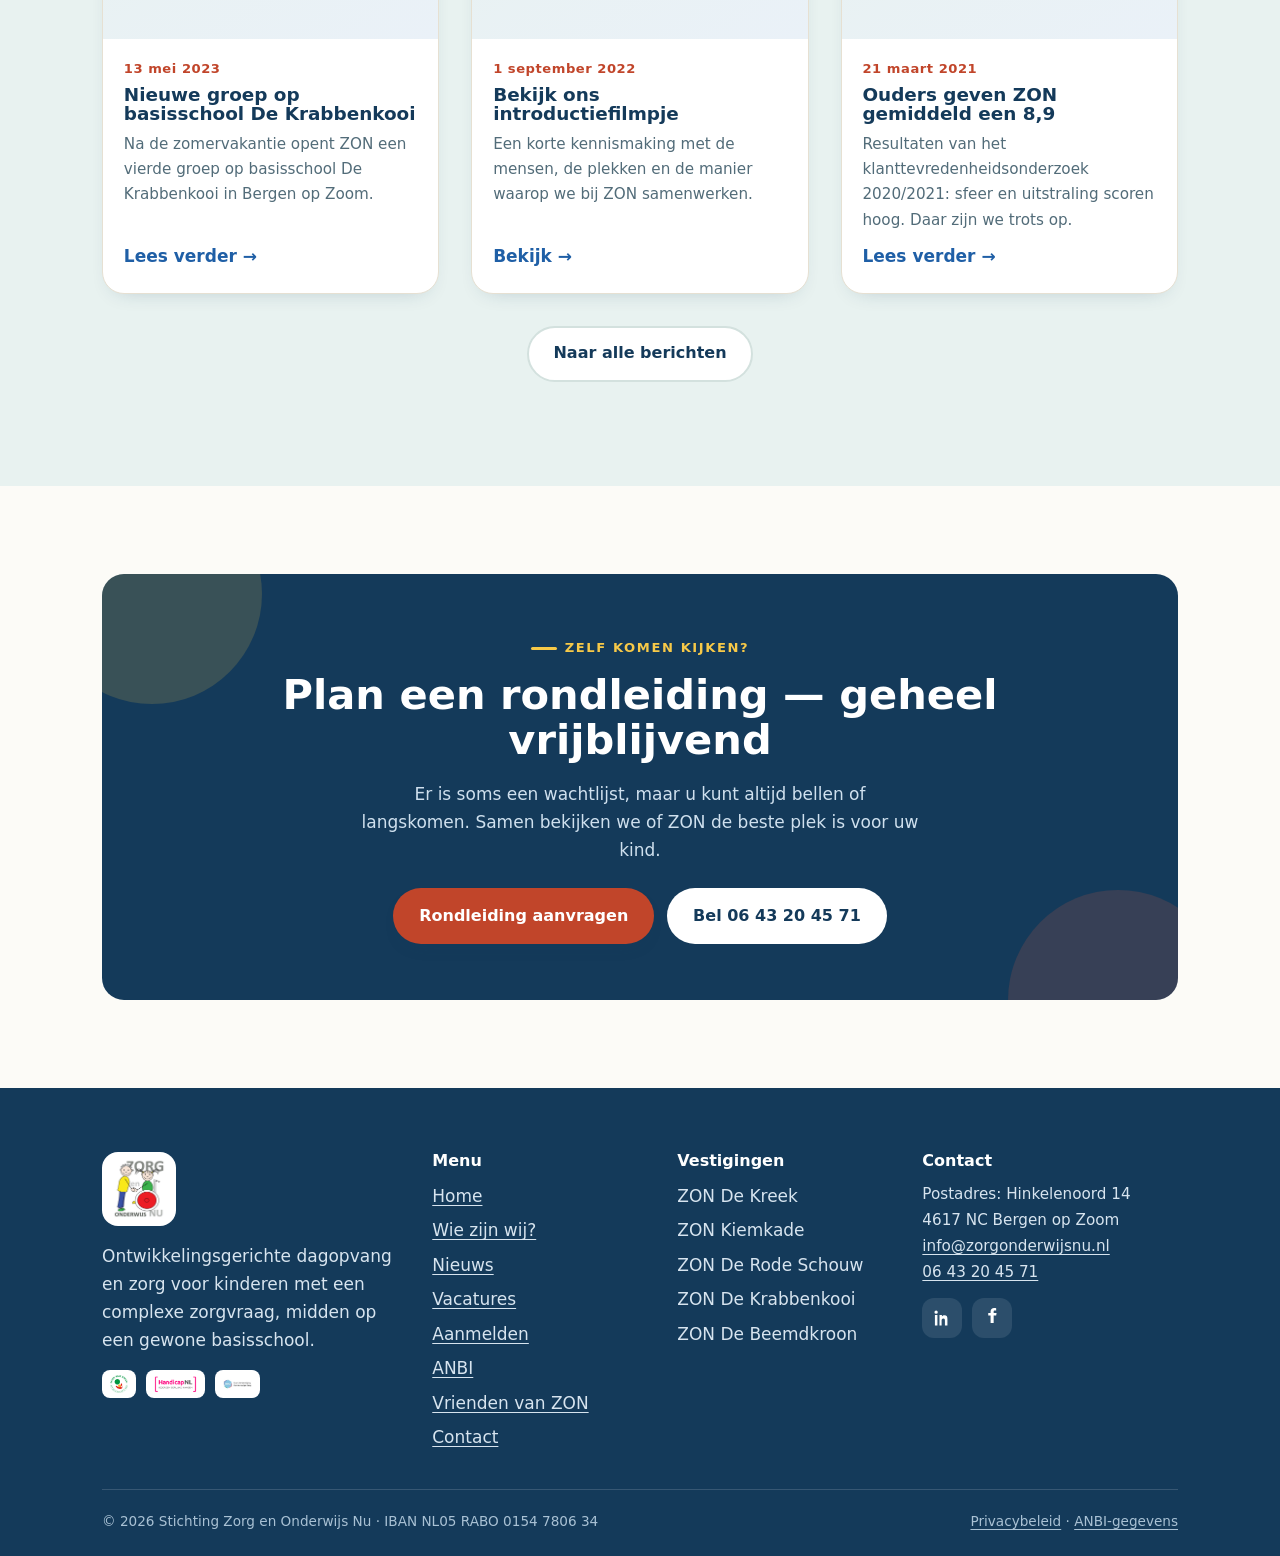
==== commit 269d85ab: "Add "klassieke look" theme toggle and complete news archive - Schakelbaar klassiek thema (data-theme" ====
--- a/index.html
+++ b/index.html
@@ -11,6 +11,7 @@
   <meta name="referrer" content="strict-origin-when-cross-origin">
   <meta name="color-scheme" content="light">
   <meta name="theme-color" content="#1F5FA6">
+  <script src="assets/theme-init.js"></script>
 
   <title>Zorg en Onderwijs Nu — ieder kind hoort erbij</title>
   <meta name="description" content="Stichting Zorg en Onderwijs Nu (ZON) biedt ontwikkelingsgerichte dagopvang en zorg voor kinderen (0–13 jaar) met een complexe zorgvraag, midden op reguliere basisscholen in Bergen op Zoom en Halsteren.">
@@ -19,7 +20,7 @@
 
   <link rel="preconnect" href="https://fonts.googleapis.com">
   <link rel="preconnect" href="https://fonts.gstatic.com" crossorigin>
-  <link href="https://fonts.googleapis.com/css2?family=Baloo+2:wght@500;600;700;800&family=Figtree:wght@400;500;600&display=swap" rel="stylesheet">
+  <link href="https://fonts.googleapis.com/css2?family=Baloo+2:wght@500;600;700;800&family=Figtree:wght@400;500;600&family=Lato:wght@300;400;700&family=Open+Sans:wght@400;600;700&display=swap" rel="stylesheet">
   <link rel="stylesheet" href="assets/styles.css">
 </head>
 <body>
@@ -38,10 +39,10 @@
     </button>
 
     <ul class="menu" id="hoofdmenu" data-open="false">
-      <li><a href="index.html" aria-current="page">Home</a></li>
+      <li><a href="index.html" aria-current="page"><span class="nav-ico" aria-hidden="true"><svg viewBox="0 0 24 24" fill="none" stroke="currentColor" stroke-width="1.7" stroke-linecap="round" stroke-linejoin="round"><path d="M3 11l9-8 9 8M5 10v10h14V10"/></svg></span><span class="nav-txt">Home</span></a></li>
       <li class="has-sub" data-open="false">
-        <button aria-expanded="false">Wie zijn wij?
-          <svg viewBox="0 0 24 24" fill="none" stroke="currentColor" stroke-width="2.4" stroke-linecap="round"><path d="M6 9l6 6 6-6"/></svg>
+        <button aria-expanded="false"><span class="nav-ico" aria-hidden="true"><svg viewBox="0 0 24 24" fill="none" stroke="currentColor" stroke-width="1.7" stroke-linecap="round" stroke-linejoin="round"><circle cx="9" cy="8" r="3"/><circle cx="17" cy="9" r="2.3"/><path d="M3 20c0-3.3 2.7-5 6-5s6 1.7 6 5M15.5 20c0-2 1-3.3 3-3.3"/></svg></span><span class="nav-txt">Wie zijn wij?</span>
+          <svg class="chev" viewBox="0 0 24 24" fill="none" stroke="currentColor" stroke-width="2.4" stroke-linecap="round"><path d="M6 9l6 6 6-6"/></svg>
         </button>
         <ul class="submenu">
           <li><a href="wie-zijn-wij.html">Overzicht</a></li>
@@ -50,11 +51,11 @@
           <li><a href="wie-zijn-wij.html#medewerkers">Medewerkers</a></li>
         </ul>
       </li>
-      <li><a href="nieuws.html">Nieuws</a></li>
-      <li><a href="vacatures.html">Vacatures</a></li>
-      <li><a href="anbi.html">ANBI</a></li>
-      <li><a href="vrienden.html">Vrienden van ZON</a></li>
-      <li><a href="contact.html">Contact</a></li>
+      <li><a href="nieuws.html"><span class="nav-ico" aria-hidden="true"><svg viewBox="0 0 24 24" fill="none" stroke="currentColor" stroke-width="1.7" stroke-linecap="round" stroke-linejoin="round"><path d="M4 5h13v14H4zM17 9h3v8a2 2 0 0 1-2 2M7 9h7M7 13h7M7 17h4"/></svg></span><span class="nav-txt">Nieuws</span></a></li>
+      <li><a href="vacatures.html"><span class="nav-ico" aria-hidden="true"><svg viewBox="0 0 24 24" fill="none" stroke="currentColor" stroke-width="1.7" stroke-linecap="round" stroke-linejoin="round"><rect x="3" y="7" width="18" height="13" rx="2"/><path d="M8 7V5a2 2 0 0 1 2-2h4a2 2 0 0 1 2 2v2M3 12h18"/></svg></span><span class="nav-txt">Vacatures</span></a></li>
+      <li><a href="anbi.html"><span class="nav-ico" aria-hidden="true"><svg viewBox="0 0 24 24" fill="none" stroke="currentColor" stroke-width="1.7" stroke-linecap="round" stroke-linejoin="round"><path d="M5 4h12a2 2 0 0 1 2 2v14l-3-2-3 2-3-2-3 2V6a2 2 0 0 1 2-2z"/><path d="M9 8h6M9 11h6"/></svg></span><span class="nav-txt">ANBI</span></a></li>
+      <li><a href="vrienden.html"><span class="nav-ico" aria-hidden="true"><svg viewBox="0 0 24 24" fill="none" stroke="currentColor" stroke-width="1.7" stroke-linecap="round" stroke-linejoin="round"><path d="M12 21s-6-4-6-9a3 3 0 0 1 6-1 3 3 0 0 1 6 1c0 5-6 9-6 9z"/></svg></span><span class="nav-txt">Vrienden van ZON</span></a></li>
+      <li><a href="contact.html"><span class="nav-ico" aria-hidden="true"><svg viewBox="0 0 24 24" fill="none" stroke="currentColor" stroke-width="1.7" stroke-linecap="round" stroke-linejoin="round"><rect x="3" y="6" width="18" height="12" rx="1.5"/><path d="M4 7l8 6 8-6"/></svg></span><span class="nav-txt">Contact</span></a></li>
       <li class="cta-item"><a href="aanmelden.html">Rondleiding&nbsp;aanvragen</a></li>
     </ul>
   </div>
@@ -66,9 +67,11 @@
   <section class="hero">
     <div class="wrap">
       <div class="hero-copy">
-        <span class="eyebrow">Welkom bij Zorg en Onderwijs Nu</span>
-        <h1>Ieder kind <span class="hl">hoort erbij</span></h1>
-        <p class="lead">ZON biedt dagopvang voor kinderen met een complexe zorgvraag aan — midden op een gewone basisschool. Zo groeien kinderen mét en zónder beperking samen op: samen leren, samen spelen.</p>
+        <span class="eyebrow modern-only">Welkom bij Zorg en Onderwijs Nu</span>
+        <h1 class="modern-only">Ieder kind <span class="hl">hoort erbij</span></h1>
+        <p class="lead modern-only">ZON biedt dagopvang voor kinderen met een complexe zorgvraag aan — midden op een gewone basisschool. Zo groeien kinderen mét en zónder beperking samen op: samen leren, samen spelen.</p>
+        <h1 class="classic-only">Welkom bij Zorg en Onderwijs Nu</h1>
+        <p class="lead classic-only">ZON biedt dagopvang voor kinderen met een complexe zorgvraag aan.</p>
         <div class="hero-cta">
           <a class="btn btn--primary" href="aanmelden.html">
             <svg class="ico" viewBox="0 0 24 24" fill="none" stroke="currentColor" stroke-width="2" stroke-linecap="round" stroke-linejoin="round"><path d="M8 2v4M16 2v4M3 10h18M5 6h14a2 2 0 0 1 2 2v11a2 2 0 0 1-2 2H5a2 2 0 0 1-2-2V8a2 2 0 0 1 2-2z"/></svg>
@@ -120,8 +123,34 @@
     </div>
   </section>
 
+  <!-- ===================== KLASSIEK: cirkel-iconen (ANBI/Doelgroep/Locaties/Folder) ===================== -->
+  <section class="section section--tight classic-only">
+    <div class="wrap circ-grid">
+      <div class="circ">
+        <div class="circ-ic circ-ic--sun"><svg viewBox="0 0 24 24" fill="none" stroke="currentColor" stroke-width="1.6" stroke-linecap="round" stroke-linejoin="round"><rect x="4" y="7" width="16" height="12" rx="1.5"/><path d="M9 7V5h6v2"/></svg></div>
+        <h3>ANBI</h3>
+        <p>Wij zijn een Algemeen Nut Beogende Instelling (ANBI) en als zodanig door de Nederlandse Belastingdienst aangemerkt.</p>
+      </div>
+      <div class="circ">
+        <div class="circ-ic circ-ic--brand"><svg viewBox="0 0 24 24" fill="none" stroke="currentColor" stroke-width="1.6" stroke-linecap="round" stroke-linejoin="round"><rect x="3" y="13" width="6" height="6" rx="1"/><circle cx="14" cy="9" r="3"/><path d="M17 19h3v-4"/></svg></div>
+        <h3>Doelgroep</h3>
+        <p>(Meervoudig) gehandicapte kinderen zijn van harte welkom (0–13 jaar).</p>
+      </div>
+      <div class="circ">
+        <div class="circ-ic circ-ic--sun"><svg viewBox="0 0 24 24" fill="none" stroke="currentColor" stroke-width="1.6" stroke-linecap="round" stroke-linejoin="round"><circle cx="12" cy="12" r="9"/><path d="M3 12h18M12 3c3 3 3 15 0 18M12 3c-3 3-3 15 0 18"/></svg></div>
+        <h3>Locaties</h3>
+        <p>De Kreek, Kiemkade, De Rode Schouw en De Krabbenkooi in Bergen op Zoom, en De Rode Schouw in Halsteren.</p>
+      </div>
+      <div class="circ">
+        <div class="circ-ic circ-ic--brand"><svg viewBox="0 0 24 24" fill="none" stroke="currentColor" stroke-width="1.6" stroke-linecap="round" stroke-linejoin="round"><path d="M6 3h9l4 4v14H6z"/><path d="M14 3v4h4M9 12h6M9 16h6"/></svg></div>
+        <h3>Folder</h3>
+        <p>Wilt u ZON in het kort doornemen? <a href="documenten/folder-zon.pdf">Klik hier voor onze folder.</a></p>
+      </div>
+    </div>
+  </section>
+
   <!-- ===================== PRAKTISCH ===================== -->
-  <section class="section section--tight">
+  <section class="section section--tight modern-only">
     <div class="wrap grid grid-4">
       <div class="card">
         <h3>Vacature</h3>
@@ -147,18 +176,39 @@
   </section>
 
   <!-- Verbindingsdraad (signatuur) -->
-  <div class="wrap" aria-hidden="true">
+  <div class="wrap modern-only" aria-hidden="true">
     <svg class="thread" viewBox="0 0 1200 40" preserveAspectRatio="none"><path d="M0 20 Q 150 -10 300 20 T 600 20 T 900 20 T 1200 20"/></svg>
   </div>
 
   <!-- ===================== STATS ===================== -->
-  <section class="section section--tight">
+  <section class="section section--tight modern-only">
     <div class="wrap">
       <div class="stats">
         <div class="stat"><div class="num">5</div><div class="lbl">locaties op reguliere scholen</div></div>
         <div class="stat"><div class="num">0–13</div><div class="lbl">jaar — ook meervoudig complex</div></div>
         <div class="stat"><div class="num">8,9</div><div class="lbl">waardering van ouders</div></div>
         <div class="stat"><div class="num">10+</div><div class="lbl">jaar ervaring in de regio</div></div>
+      </div>
+    </div>
+  </section>
+
+  <!-- ===================== KLASSIEK: statistiek-cirkels ===================== -->
+  <section class="stats-ring classic-only">
+    <div class="wrap">
+      <div class="stat">
+        <div class="stat-ring-num">8,9</div>
+        <h3>Enquête tevredenheid ouders</h3>
+        <p>We gaan met zijn allen voor ontwikkeling van de kinderen — de gemiddelde score van de enquête was een 8,9!</p>
+      </div>
+      <div class="stat">
+        <div class="stat-ring-num">1</div>
+        <h3>Vacature</h3>
+        <p>Er is op dit moment 1 vacature. Voor andere functies zijn open sollicitaties welkom.</p>
+      </div>
+      <div class="stat">
+        <div class="stat-ring-num">!</div>
+        <h3>Momenteel is er een wachtlijst</h3>
+        <p>Er zijn op dit moment geen plekken vrij. U kunt wel altijd bellen voor een rondleiding.</p>
       </div>
     </div>
   </section>
@@ -257,6 +307,20 @@
     </div>
   </section>
 
+  <!-- ===================== INTRODUCTIEFILMPJE ===================== -->
+  <section class="section">
+    <div class="wrap">
+      <div class="cta-band">
+        <span class="eyebrow">Maak kennis met ZON</span>
+        <h2>Introductiefilmpje: Stichting Zorg en Onderwijs Nu!</h2>
+        <p>Een school die leert dat niemand wordt buitengesloten, bereidt voor op een samenleving waarin iedereen meetelt!</p>
+        <div class="hero-cta">
+          <a class="btn btn--light" href="https://www.youtube.com/watch?v=WAyRrgcx6dA" target="_blank" rel="noopener noreferrer">Zie filmpje ↗</a>
+        </div>
+      </div>
+    </div>
+  </section>
+
   <!-- ===================== LOCATIES ===================== -->
   <section class="section" id="locaties">
     <div class="wrap">
@@ -267,6 +331,7 @@
       </div>
       <div class="grid grid-2">
         <div class="card loc">
+          <div class="loc-photo"><img src="assets/fotos/locaties/de-kreek.jpg" alt="Gevel van ZON De Kreek" loading="lazy"></div>
           <span class="pin"><svg viewBox="0 0 24 24" fill="none" stroke="currentColor" stroke-width="2" stroke-linecap="round" stroke-linejoin="round"><path d="M12 21s-7-5.2-7-11a7 7 0 0 1 14 0c0 5.8-7 11-7 11z"/><circle cx="12" cy="10" r="2.5"/></svg></span>
           <div>
             <h3>ZON De Kreek</h3>
@@ -282,6 +347,7 @@
           </div>
         </div>
         <div class="card loc">
+          <div class="loc-photo"><img src="assets/fotos/locaties/kiemkade.jpg" alt="Gevel van ZON Kiemkade" loading="lazy"></div>
           <span class="pin"><svg viewBox="0 0 24 24" fill="none" stroke="currentColor" stroke-width="2" stroke-linecap="round" stroke-linejoin="round"><path d="M12 21s-7-5.2-7-11a7 7 0 0 1 14 0c0 5.8-7 11-7 11z"/><circle cx="12" cy="10" r="2.5"/></svg></span>
           <div>
             <h3>ZON Kiemkade</h3>
@@ -297,6 +363,7 @@
           </div>
         </div>
         <div class="card loc">
+          <div class="loc-photo"><img src="assets/fotos/locaties/rodeschouw.jpg" alt="Gevel van ZON De Rode Schouw" loading="lazy"></div>
           <span class="pin"><svg viewBox="0 0 24 24" fill="none" stroke="currentColor" stroke-width="2" stroke-linecap="round" stroke-linejoin="round"><path d="M12 21s-7-5.2-7-11a7 7 0 0 1 14 0c0 5.8-7 11-7 11z"/><circle cx="12" cy="10" r="2.5"/></svg></span>
           <div>
             <h3>ZON De Rode Schouw</h3>
@@ -416,7 +483,7 @@
         </div>
       </div>
       <div>
-        <h4>Menu</h4>
+        <h4>Menu</h4><span class="foot-divider" aria-hidden="true"></span>
         <ul>
           <li><a href="index.html">Home</a></li>
           <li><a href="wie-zijn-wij.html">Wie zijn wij?</a></li>
@@ -429,7 +496,7 @@
         </ul>
       </div>
       <div>
-        <h4>Vestigingen</h4>
+        <h4>Vestigingen</h4><span class="foot-divider" aria-hidden="true"></span>
         <ul>
           <li>ZON De Kreek</li>
           <li>ZON Kiemkade</li>
@@ -439,7 +506,7 @@
         </ul>
       </div>
       <div>
-        <h4>Contact</h4>
+        <h4>Contact</h4><span class="foot-divider" aria-hidden="true"></span>
         <address>
           Postadres: Hinkelenoord 14<br>
           4617 NC Bergen op Zoom<br>
@@ -463,7 +530,13 @@
   </div>
 </footer>
 
+<button type="button" id="theme-toggle" class="theme-toggle" aria-pressed="false">
+  <span class="theme-toggle-icon" aria-hidden="true">&#127912;</span>
+  <span class="theme-toggle-label">Klassieke look</span>
+</button>
+
 <script src="assets/nav.js"></script>
+<script src="assets/theme-toggle.js"></script>
 <script src="assets/maps.js"></script>
 <script src="assets/slider.js"></script>
 </body>
--- a/assets/styles.css
+++ b/assets/styles.css
@@ -170,8 +170,8 @@
   border-radius: var(--pill); display: inline-flex; align-items: center; gap: .35rem;
 }
 .has-sub > button:hover, .has-sub[data-open="true"] > button { background: var(--wash-blue); color: var(--brand-deep); }
-.has-sub > button svg { width: 14px; height: 14px; transition: transform .2s ease; }
-.has-sub[data-open="true"] > button svg { transform: rotate(180deg); }
+.has-sub > button > svg.chev { width: 14px; height: 14px; transition: transform .2s ease; }
+.has-sub[data-open="true"] > button > svg.chev { transform: rotate(180deg); }
 .submenu {
   position: absolute; top: calc(100% + 6px); left: 0; min-width: 220px;
   background: #fff; border: 1px solid var(--line); border-radius: var(--r-md);
@@ -287,6 +287,9 @@
 .quote--leaf { border-left-color: var(--leaf); }
 
 /* ---------- Locaties ---------- */
+.loc-photo { border-radius: var(--r-lg) var(--r-lg) 0 0; overflow: hidden; margin: -1.5rem -1.5rem 1.2rem; aspect-ratio: 16 / 9; }
+.loc-photo img { width: 100%; height: 100%; object-fit: cover; display: block; }
+.loc-photo--pair { display: grid; grid-template-columns: 1fr 1fr; gap: 2px; }
 .loc { display: flex; gap: 1rem; align-items: flex-start; }
 .loc .pin { width: 46px; height: 46px; border-radius: 14px; background: var(--wash-blue); color: var(--brand); display: grid; place-items: center; flex: none; }
 .loc .pin svg { width: 24px; height: 24px; }
@@ -318,6 +321,25 @@
 .news-card h3 { font-size: 1.15rem; margin: .3rem 0 .5rem; }
 .news-card p { color: var(--muted); font-size: .95rem; flex: 1; }
 .news-card .more { font-family: var(--display); font-weight: 600; color: var(--brand); text-decoration: none; margin-top: .6rem; }
+
+/* ---------- Nieuwsarchief (volledige berichtenstroom) ---------- */
+.news-stream { display: grid; gap: 1.6rem; }
+.news-post {
+  display: grid; grid-template-columns: 220px 1fr; gap: 1.5rem;
+  background: var(--card); border: 1px solid var(--line); border-radius: var(--r-lg);
+  padding: 1.4rem; box-shadow: var(--shadow-sm);
+}
+.news-post:not(:has(.news-post-media)) { grid-template-columns: 1fr; }
+.news-post-media img { width: 100%; height: 100%; object-fit: cover; border-radius: var(--r-md); aspect-ratio: 4 / 3; display: block; }
+.news-post-body time { font-size: .82rem; color: var(--coral-ink); font-weight: 600; letter-spacing: .02em; }
+.news-post-cat { margin-left: .7rem; font-size: .76rem; color: var(--muted); text-transform: uppercase; letter-spacing: .06em; }
+.news-post-body h3 { margin: .35rem 0 .6rem; font-size: 1.22rem; }
+.news-post-body p { color: var(--ink); font-size: .96rem; }
+.news-post-inline-img { max-width: 320px; width: 100%; border-radius: var(--r-md); margin: .6rem 0; display: block; }
+@media (max-width: 640px) {
+  .news-post { grid-template-columns: 1fr; }
+  .news-post-media img { aspect-ratio: 16 / 10; }
+}
 
 /* ---------- CTA band ---------- */
 .cta-band { background: var(--brand-deep); color: #fff; border-radius: var(--r-lg); padding: clamp(2rem, 5vw, 3.5rem); text-align: center; position: relative; overflow: hidden; }
@@ -381,6 +403,15 @@
 /* ---------- Page hero (subpagina's) ---------- */
 .page-hero { background: linear-gradient(165deg, var(--wash-blue), var(--wash-cool)); border-bottom: 1px solid var(--line); }
 .page-hero .wrap { padding-block: clamp(2.2rem, 5vw, 3.6rem); }
+.page-hero--photo {
+  background: linear-gradient(180deg, rgba(23,49,63,.55), rgba(23,49,63,.75)), url("fotos/achtergrondtekst.jpg") center/cover;
+  border-bottom: 0;
+}
+.page-hero--photo .eyebrow { color: var(--sun); }
+.page-hero--photo .eyebrow::before { background: #fff; }
+.page-hero--photo h1 { color: #fff; }
+.page-hero--photo .lead { color: #e7edf1; }
+.page-hero--photo .crumbs, .page-hero--photo .crumbs a { color: #cfe0ee; }
 .crumbs { font-size: .88rem; color: var(--muted); margin-bottom: .6rem; }
 .crumbs a { color: var(--muted); text-decoration: none; }
 .crumbs a:hover { color: var(--brand); }
@@ -482,6 +513,10 @@
 .hero-panel .hero-slider .slider-track { gap: 0; scroll-snap-type: x mandatory; }
 .hero-panel .hero-slider .slide { width: 100%; aspect-ratio: 4 / 3; border-radius: var(--r-md); }
 
+/* Bredere, liggende foto-band bovenaan een subpagina (bv. Vrienden van ZON) */
+.page-photo-slider .slider-track { gap: 0; scroll-snap-type: x mandatory; }
+.page-photo-slider .slide { width: 100%; aspect-ratio: 21 / 9; border-radius: var(--r-lg); }
+
 /* ---------- Responsief ---------- */
 @media (max-width: 900px) {
   .hero .wrap { grid-template-columns: 1fr; }
@@ -511,3 +546,232 @@
   .btn { width: 100%; justify-content: center; }
   .hero-cta { flex-direction: column; }
 }
+
+/* ---------- Thema-wisselknop ---------- */
+.theme-toggle {
+  position: fixed; right: 1rem; bottom: 1rem; z-index: 200;
+  display: inline-flex; align-items: center; gap: .5rem;
+  background: #fff; color: var(--brand-deep); border: 1px solid var(--line-cool);
+  border-radius: var(--pill); padding: .65rem 1.1rem;
+  font-family: var(--display); font-weight: 600; font-size: .85rem;
+  box-shadow: var(--shadow); cursor: pointer; transition: border-color .15s ease;
+}
+.theme-toggle:hover { border-color: var(--brand); }
+.theme-toggle-icon { font-size: 1rem; line-height: 1; }
+@media (max-width: 560px) {
+  .theme-toggle { right: .7rem; bottom: .7rem; padding: .55rem .8rem; }
+  .theme-toggle-label { display: none; }
+}
+
+/* ============================================================
+   Thema-variant "Klassiek" — kleuren, typografie en vormtaal
+   gebaseerd op de huidige live WordPress-site (zorgonderwijsnu.nl)
+   én op de eerder goedgekeurde POC, zodat dezelfde content in twee
+   stijlen te bekijken is. Grotendeels dezelfde HTML; op een paar
+   plekken (homepage-hero, cirkel-intro, stats) staat aanvullende
+   .classic-only markup naast .modern-only markup, geschakeld via CSS.
+   ============================================================ */
+:root[data-theme="classic"] {
+  --paper:      #FFFFFF;
+  --card:       #FFFFFF;
+  --wash-cool:  #F5F5F5;
+  --wash-warm:  #F5F5F5;
+  --wash-blue:  #F5F5F5;
+
+  --brand:      #3B4EA3;   /* indigo — koppen/links */
+  --brand-deep: #233072;   /* navy-d — donkere achtergronden */
+  --brand-soft: #6F86C9;
+
+  --sun:        #F4DF04;
+  --sun-deep:   #C9BB00;
+  --coral:      #4CAF50;   /* groen — knoppen */
+  --coral-ink:  #3F9E43;
+  --leaf:       #4CAF50;
+  --leaf-deep:  #3F9E43;
+
+  --ink:        #666666;
+  --muted:      #707070;
+  --line:       #E7E7E7;
+  --line-cool:  #DADADA;
+
+  --navy:       #2B3A87;   /* veelhoek-banden (hero, banners, footer-top) */
+  --navy-deep:  #233072;
+  --orange:     #EF7D1A;   /* decoratief accent (dividers, meta) */
+
+  --display: "Lato", system-ui, sans-serif;
+  --body: "Open Sans", system-ui, -apple-system, sans-serif;
+
+  --r-lg: 4px;
+  --r-md: 4px;
+  --r-sm: 3px;
+  --pill: 3px;
+  --shadow: 0 1px 6px rgba(0,0,0,.08);
+  --shadow-sm: 0 1px 6px rgba(0,0,0,.06);
+}
+
+.classic-only { display: none; }
+[data-theme="classic"] .classic-only { display: block; }
+[data-theme="classic"] .modern-only { display: none; }
+
+[data-theme="classic"] h1,
+[data-theme="classic"] h2,
+[data-theme="classic"] h4 {
+  font-weight: 300;
+}
+[data-theme="classic"] h3 { font-weight: 400; }
+
+[data-theme="classic"] .eyebrow::before {
+  border-radius: 0;
+  background: var(--orange);
+}
+[data-theme="classic"] .eyebrow {
+  color: var(--brand);
+}
+
+[data-theme="classic"] .i-blue,
+[data-theme="classic"] .i-coral,
+[data-theme="classic"] .i-leaf,
+[data-theme="classic"] .i-sun {
+  background: var(--wash-blue);
+  color: var(--brand);
+}
+
+/* ---------- Header / navigatie (klassiek) ---------- */
+[data-theme="classic"] .site-header {
+  background: #fff;
+  backdrop-filter: none;
+  box-shadow: 0 1px 6px rgba(0,0,0,.06);
+}
+[data-theme="classic"] .brand img { width: 96px; height: 96px; }
+[data-theme="classic"] .nav { min-height: 108px; }
+.nav-ico { display: none; }
+[data-theme="classic"] .nav-ico {
+  display: inline-flex; width: 24px; height: 24px; margin: 0 auto;
+}
+[data-theme="classic"] .nav-ico svg { width: 100%; height: 100%; stroke: var(--brand); fill: none; stroke-width: 1.7; }
+[data-theme="classic"] .menu a,
+[data-theme="classic"] .has-sub > button {
+  flex-direction: column; align-items: center; justify-content: center;
+  gap: .3rem; min-width: 76px; padding: 14px 10px; font-size: .82rem; text-align: center;
+}
+[data-theme="classic"] .menu a[aria-current="page"],
+[data-theme="classic"] .has-sub[data-open="true"] > button {
+  background: var(--coral-ink); color: #fff; position: relative;
+}
+[data-theme="classic"] .menu a[aria-current="page"] .nav-ico svg,
+[data-theme="classic"] .has-sub[data-open="true"] > button .nav-ico svg { stroke: #fff; }
+[data-theme="classic"] .menu a[aria-current="page"]::after {
+  content: ""; position: absolute; left: 50%; bottom: -9px; transform: translateX(-50%);
+  border: 9px solid transparent; border-top-color: var(--coral-ink); border-bottom: 0;
+}
+[data-theme="classic"] .menu .cta-item a { flex-direction: row; gap: .5rem; }
+[data-theme="classic"] .menu .cta-item a:hover { background: var(--coral-ink); filter: brightness(.92); }
+@media (max-width: 780px) {
+  [data-theme="classic"] .menu a,
+  [data-theme="classic"] .has-sub > button {
+    flex-direction: row; justify-content: flex-start; text-align: left; min-width: 0; padding: .6rem .8rem;
+  }
+  [data-theme="classic"] .menu a[aria-current="page"]::after { display: none; }
+  [data-theme="classic"] .nav-ico { margin: 0; }
+}
+
+/* ---------- Veelhoek-band (page-hero, homepage-caption, cta-band) ---------- */
+[data-theme="classic"] .page-hero {
+  background: var(--navy) url("patterns/blue-pattern-1.png");
+  background-size: 160px;
+  border-bottom: 0;
+}
+[data-theme="classic"] .page-hero--photo {
+  background: linear-gradient(rgba(43,58,135,.68), rgba(43,58,135,.68)), url("fotos/achtergrondtekst.jpg") center/cover;
+}
+[data-theme="classic"] .page-hero .crumbs,
+[data-theme="classic"] .page-hero .crumbs a { color: #cfd6ee; }
+[data-theme="classic"] .page-hero .eyebrow { color: var(--sun); }
+[data-theme="classic"] .page-hero h1 { color: #fff; }
+[data-theme="classic"] .page-hero .lead { color: #dfe3f2; }
+
+[data-theme="classic"] .cta-band {
+  background: var(--navy) url("patterns/blue-pattern-1.png");
+  background-size: 160px;
+  border-radius: var(--r-lg);
+}
+[data-theme="classic"] .cta-band::before,
+[data-theme="classic"] .cta-band::after { display: none; }
+[data-theme="classic"] .cta-band .eyebrow { color: var(--sun); }
+
+/* ---------- Homepage hero (klassiek): foto-slider + veelhoek-onderschrift ---------- */
+[data-theme="classic"] .hero { padding-block: 0; }
+[data-theme="classic"] .hero .wrap { grid-template-columns: 1fr; gap: 0; padding-inline: 0; max-width: 100%; }
+[data-theme="classic"] .hero-panel { order: -1; border: 0; border-radius: 0; box-shadow: none; padding: 0; max-width: none; }
+[data-theme="classic"] .hero-panel .scene { display: none; }
+[data-theme="classic"] .badge-float { display: none; }
+[data-theme="classic"] .hero-slider .slide { border-radius: 0; aspect-ratio: 16 / 7; }
+[data-theme="classic"] .hero-copy {
+  background: var(--navy) url("patterns/blue-pattern-1.png");
+  background-size: 160px;
+  padding: 34px clamp(1.1rem, 4vw, 2rem);
+}
+[data-theme="classic"] .hero-copy h1 { color: #fff; font-size: clamp(1.7rem, 3.4vw, 2.3rem); }
+[data-theme="classic"] .hero-copy .eyebrow { color: var(--sun); }
+[data-theme="classic"] .hero-copy h1 .hl { color: var(--sun); }
+[data-theme="classic"] .hero-copy h1 .hl::after { display: none; }
+[data-theme="classic"] .hero-copy .lead { color: #dfe3f2; }
+[data-theme="classic"] .hero-trust .item { color: #cfd6ee; }
+[data-theme="classic"] .hero-trust .item b { color: #fff; }
+[data-theme="classic"] .hero-trust svg { color: var(--sun); }
+
+/* ---------- Cirkel-iconen (klassiek, homepage) ---------- */
+.circ-grid { display: grid; grid-template-columns: repeat(4, 1fr); gap: 24px; text-align: center; }
+.circ .circ-ic {
+  width: 110px; height: 110px; border-radius: 50%; margin: 0 auto 16px;
+  display: grid; place-items: center;
+}
+.circ-ic--sun { background: var(--sun); }
+.circ-ic--brand { background: var(--brand); }
+.circ-ic svg { width: 44px; height: 44px; stroke: #fff; fill: none; stroke-width: 1.6; }
+.circ-ic--sun svg { stroke: var(--brand-deep, var(--navy)); }
+.circ h3 { color: var(--brand); font-size: 1.3rem; margin-bottom: .4rem; }
+.circ p { color: var(--ink); font-size: .95rem; margin: 0; }
+@media (max-width: 900px) { .circ-grid { grid-template-columns: 1fr 1fr; } }
+@media (max-width: 520px) { .circ-grid { grid-template-columns: 1fr; } }
+
+/* ---------- Statistiek-cirkels (klassiek, homepage) ---------- */
+.stats-ring {
+  position: relative; color: #fff;
+  background: linear-gradient(rgba(35,48,114,.72), rgba(35,48,114,.72)), var(--navy) url("patterns/blue-pattern-1.png");
+  background-size: cover, 160px;
+}
+.stats-ring .wrap { display: grid; grid-template-columns: repeat(3, 1fr); gap: 30px; padding-block: clamp(2.5rem, 6vw, 4rem); text-align: center; }
+.stat-ring-num {
+  width: 130px; height: 130px; border-radius: 50%; border: 3px solid #fff;
+  display: grid; place-items: center; margin: 0 auto 16px; font-family: var(--display);
+  font-size: 2.3rem; font-weight: 300;
+}
+.stats-ring h3 { color: #fff; font-size: 1.2rem; margin-bottom: .3rem; }
+.stats-ring p { color: #e7e7ee; font-size: .92rem; margin: 0; }
+@media (max-width: 780px) { .stats-ring .wrap { grid-template-columns: 1fr; } }
+
+/* ---------- Tab-achtige accordion (klassiek, "wie zijn wij") ---------- */
+[data-theme="classic"] .detail-panel { border: 1px solid var(--line); border-radius: var(--r-sm); }
+[data-theme="classic"] .detail-panel summary { color: var(--brand); }
+[data-theme="classic"] .detail-panel[open] summary {
+  background: var(--coral-ink); color: #fff; border-radius: var(--r-sm) var(--r-sm) 0 0;
+}
+[data-theme="classic"] .detail-panel[open] summary::after {
+  border-color: transparent transparent #fff #fff;
+}
+
+/* ---------- Footer (klassiek): oranje divider + ronde badge ---------- */
+[data-theme="classic"] .site-footer {
+  background: var(--navy) url("patterns/blue-pattern-1.png");
+  background-size: 160px;
+}
+[data-theme="classic"] .footer-grid h4 { font-weight: 400; font-size: 1.25rem; margin-bottom: 0; }
+.foot-divider { display: none; }
+[data-theme="classic"] .foot-divider { display: block; width: 42px; height: 3px; background: var(--orange); margin: 8px 0 16px; }
+.sns-badge { display: none; }
+[data-theme="classic"] .sns-badge {
+  display: grid; place-items: center; width: 88px; height: 88px; border-radius: 50%;
+  background: #fff; color: #1f6b2e; font-family: var(--display); font-weight: 700;
+  font-size: .58rem; text-align: center; line-height: 1.15; padding: 8px; margin-top: .8rem;
+}
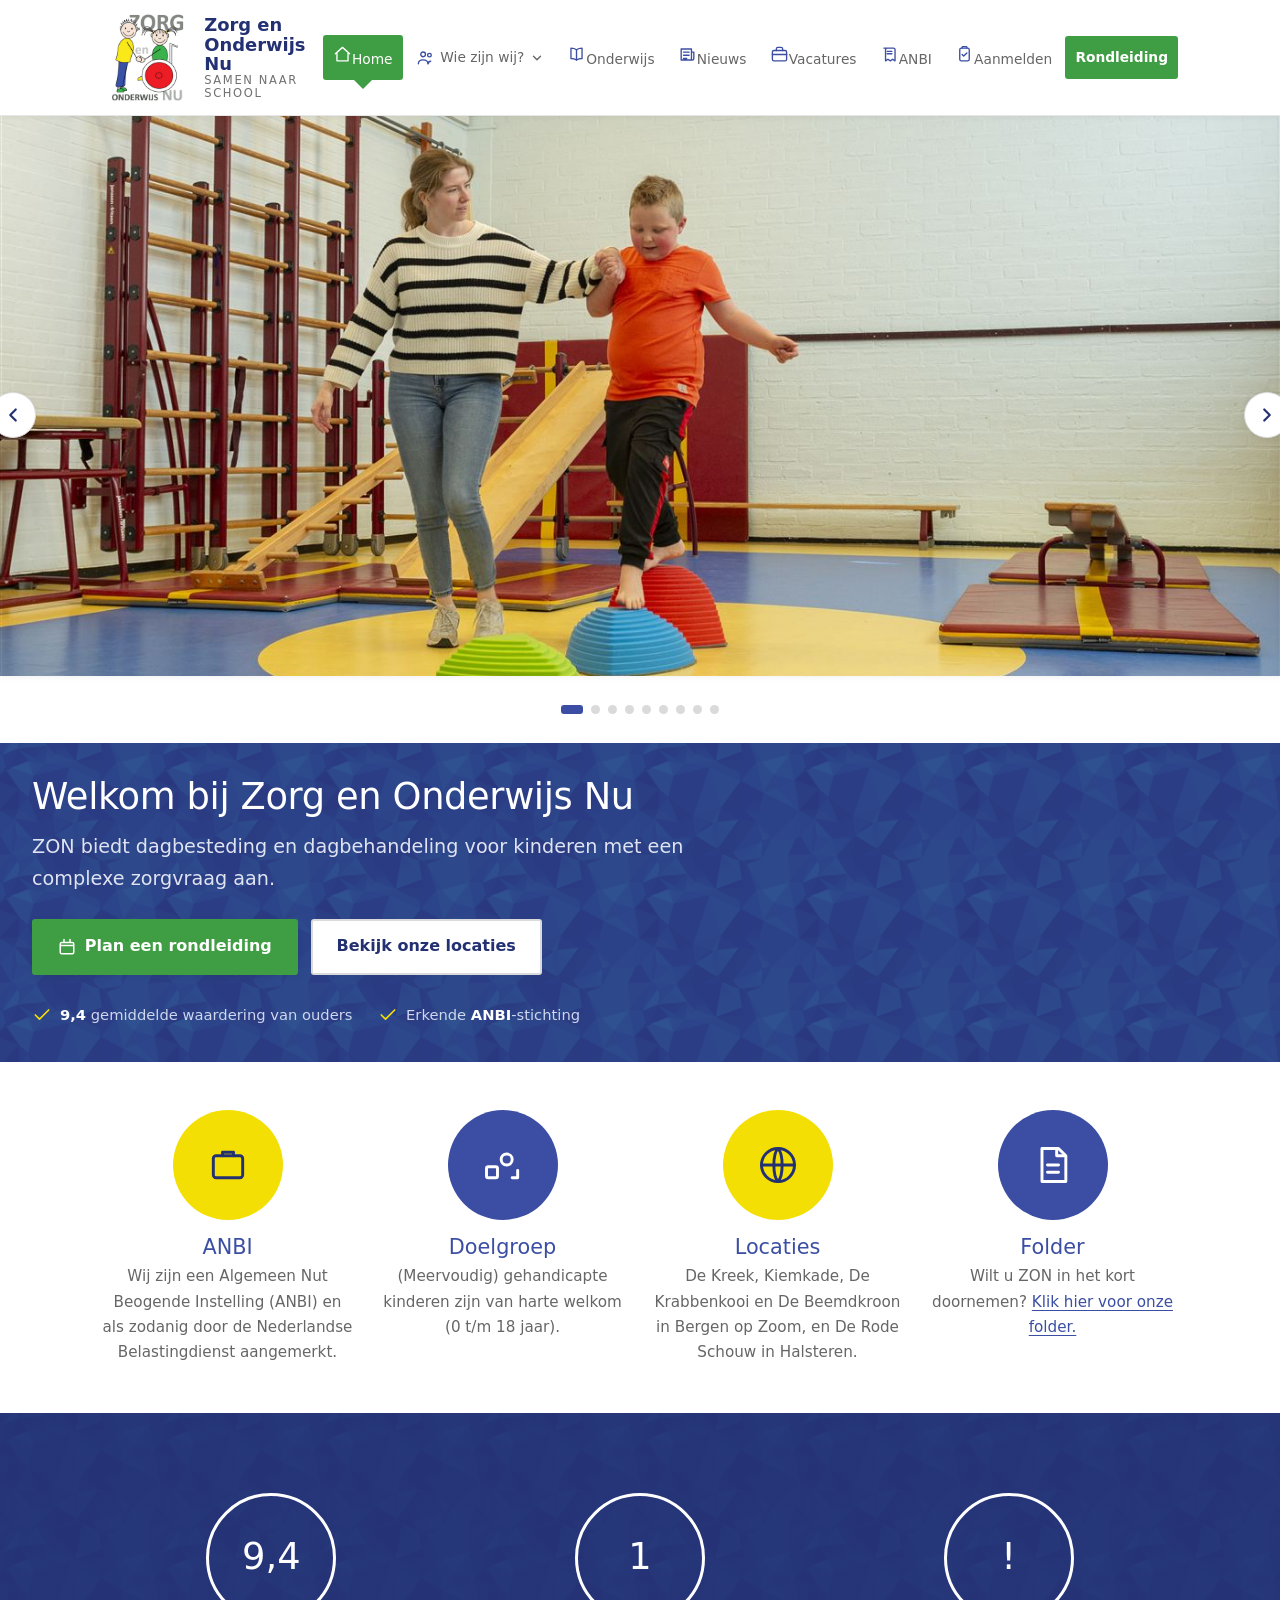
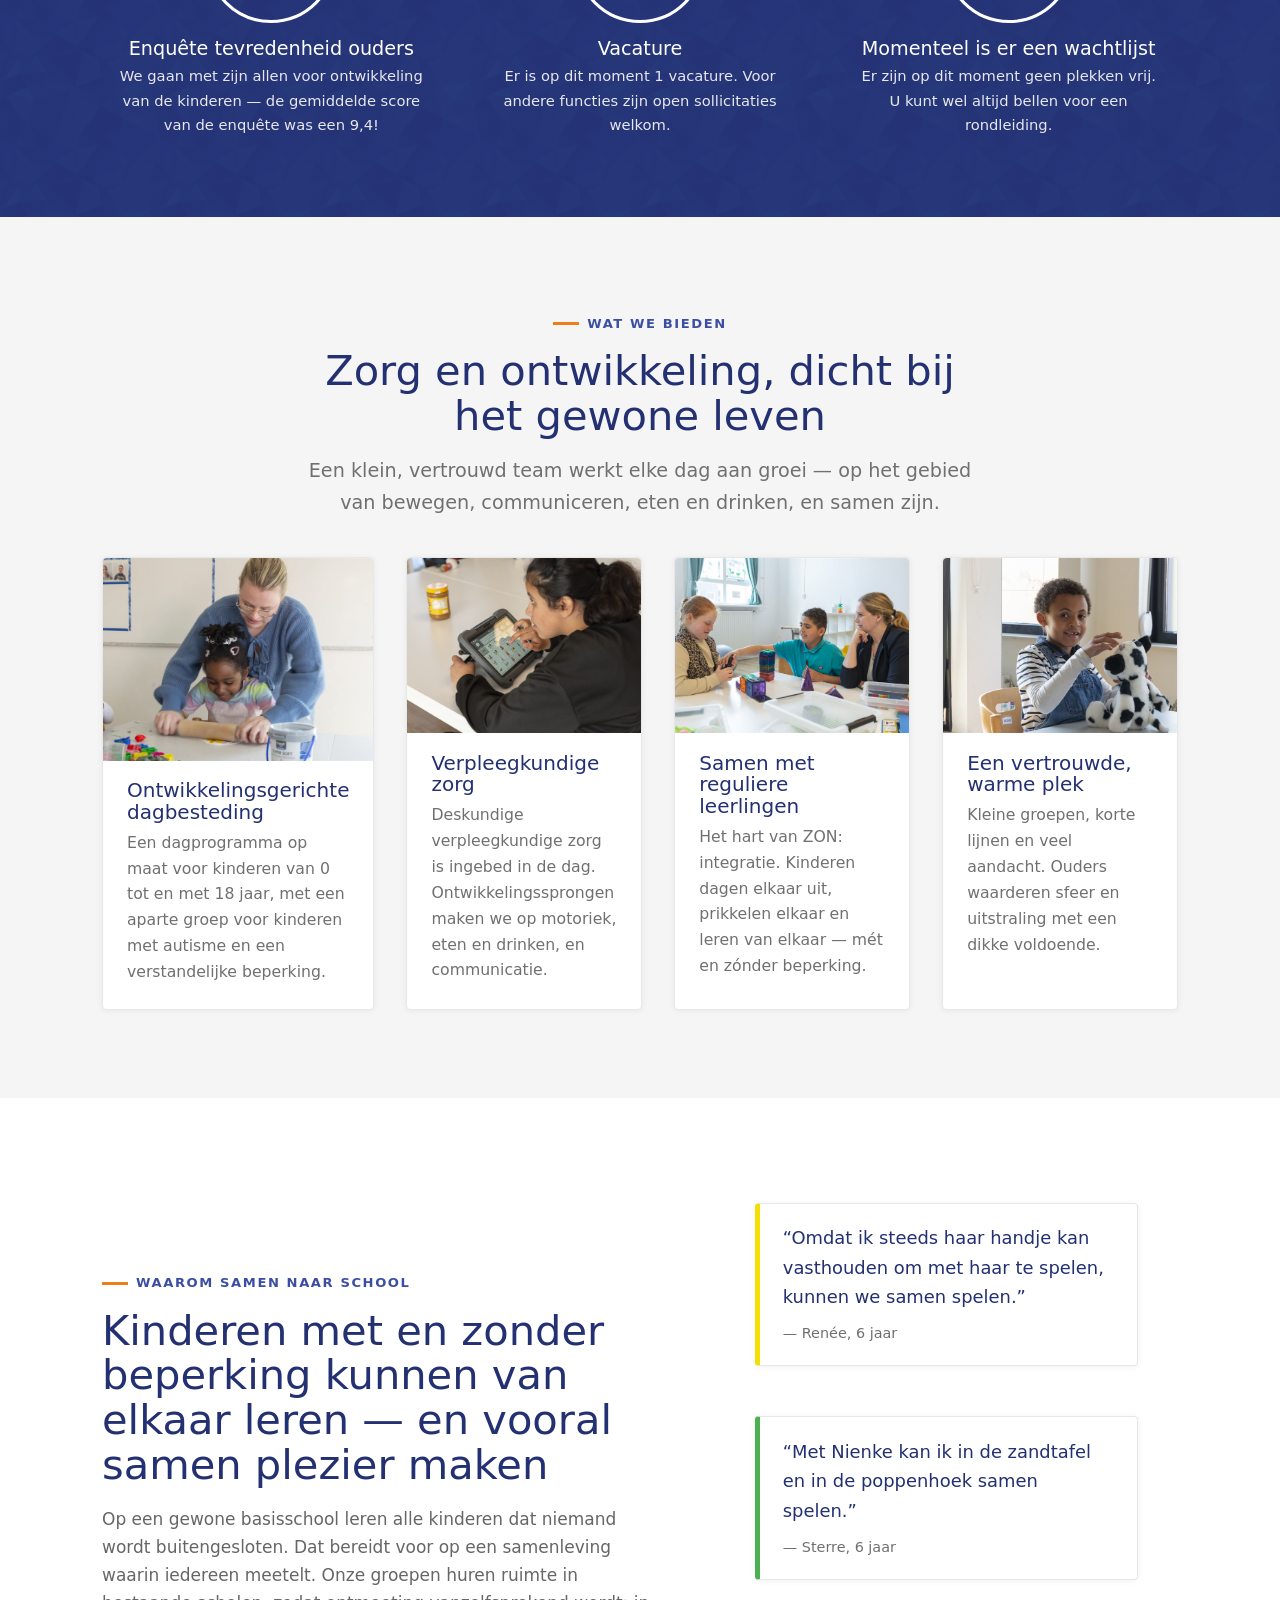
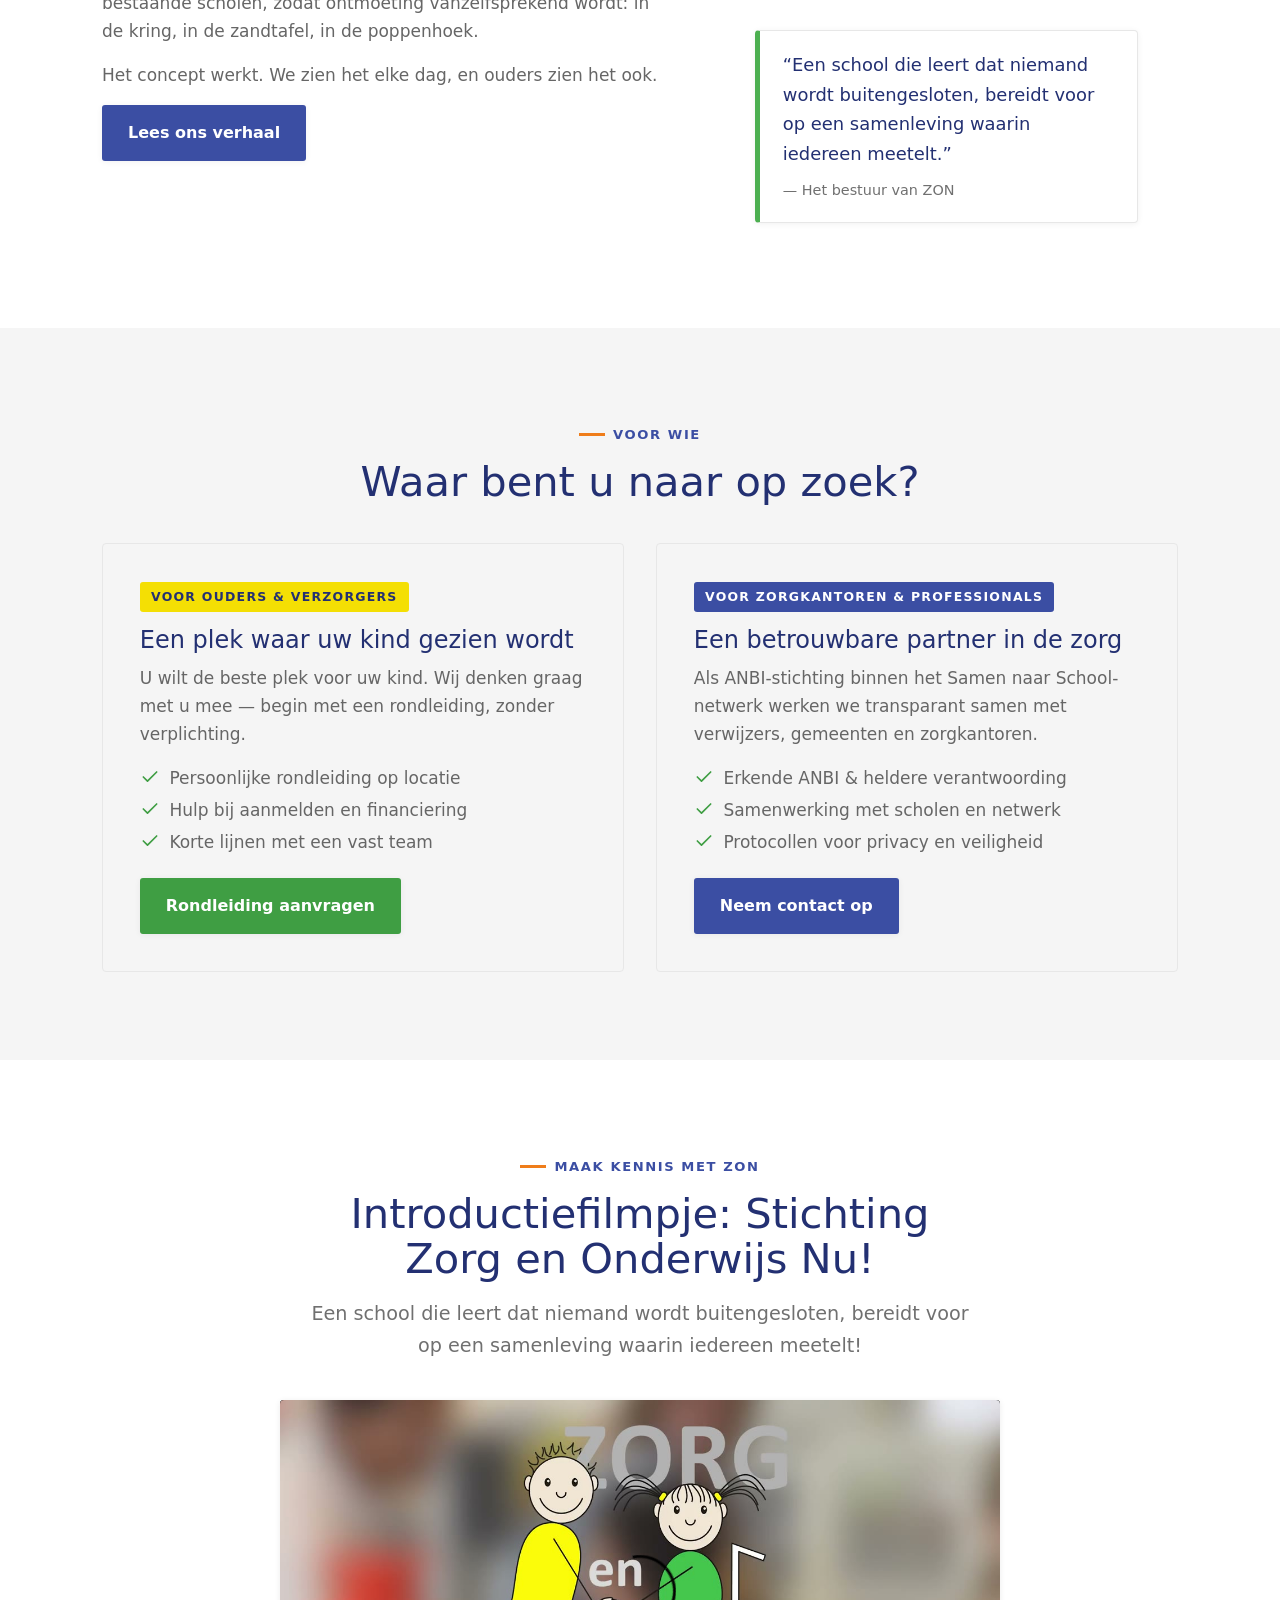
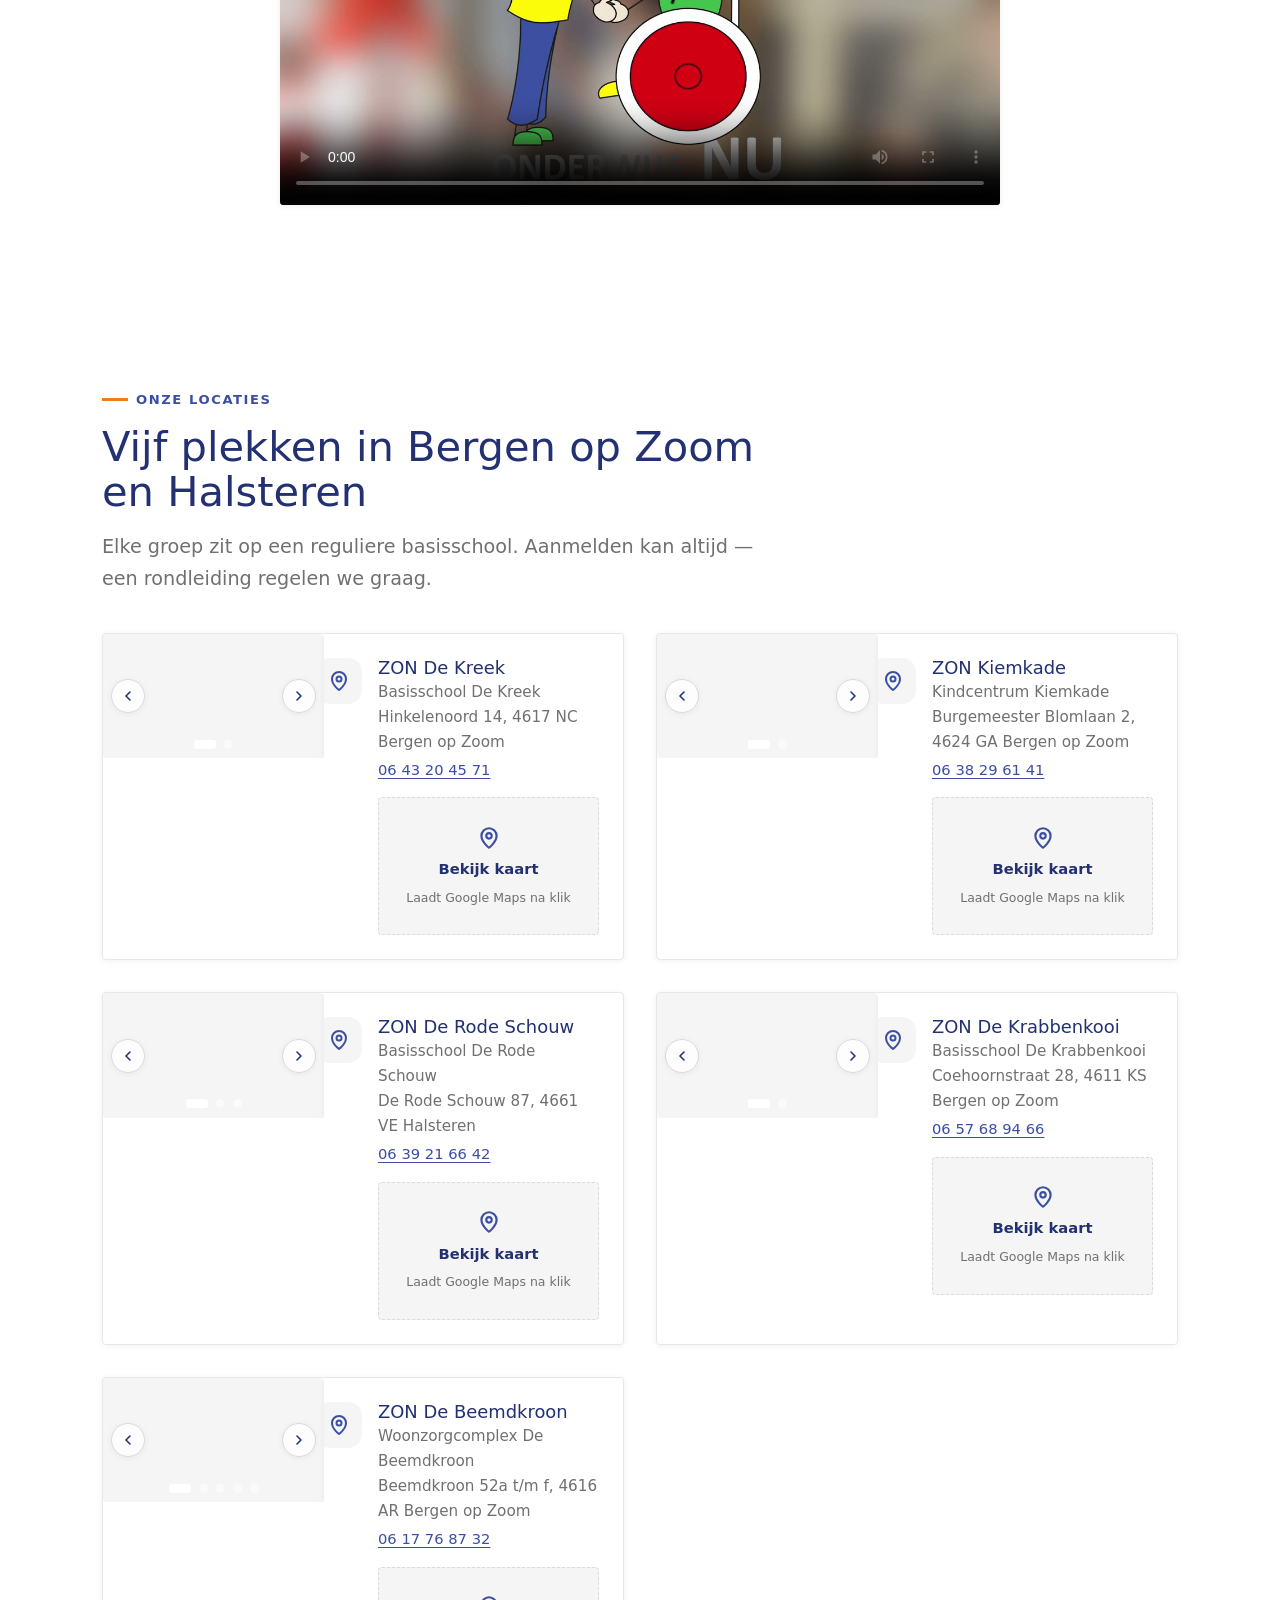
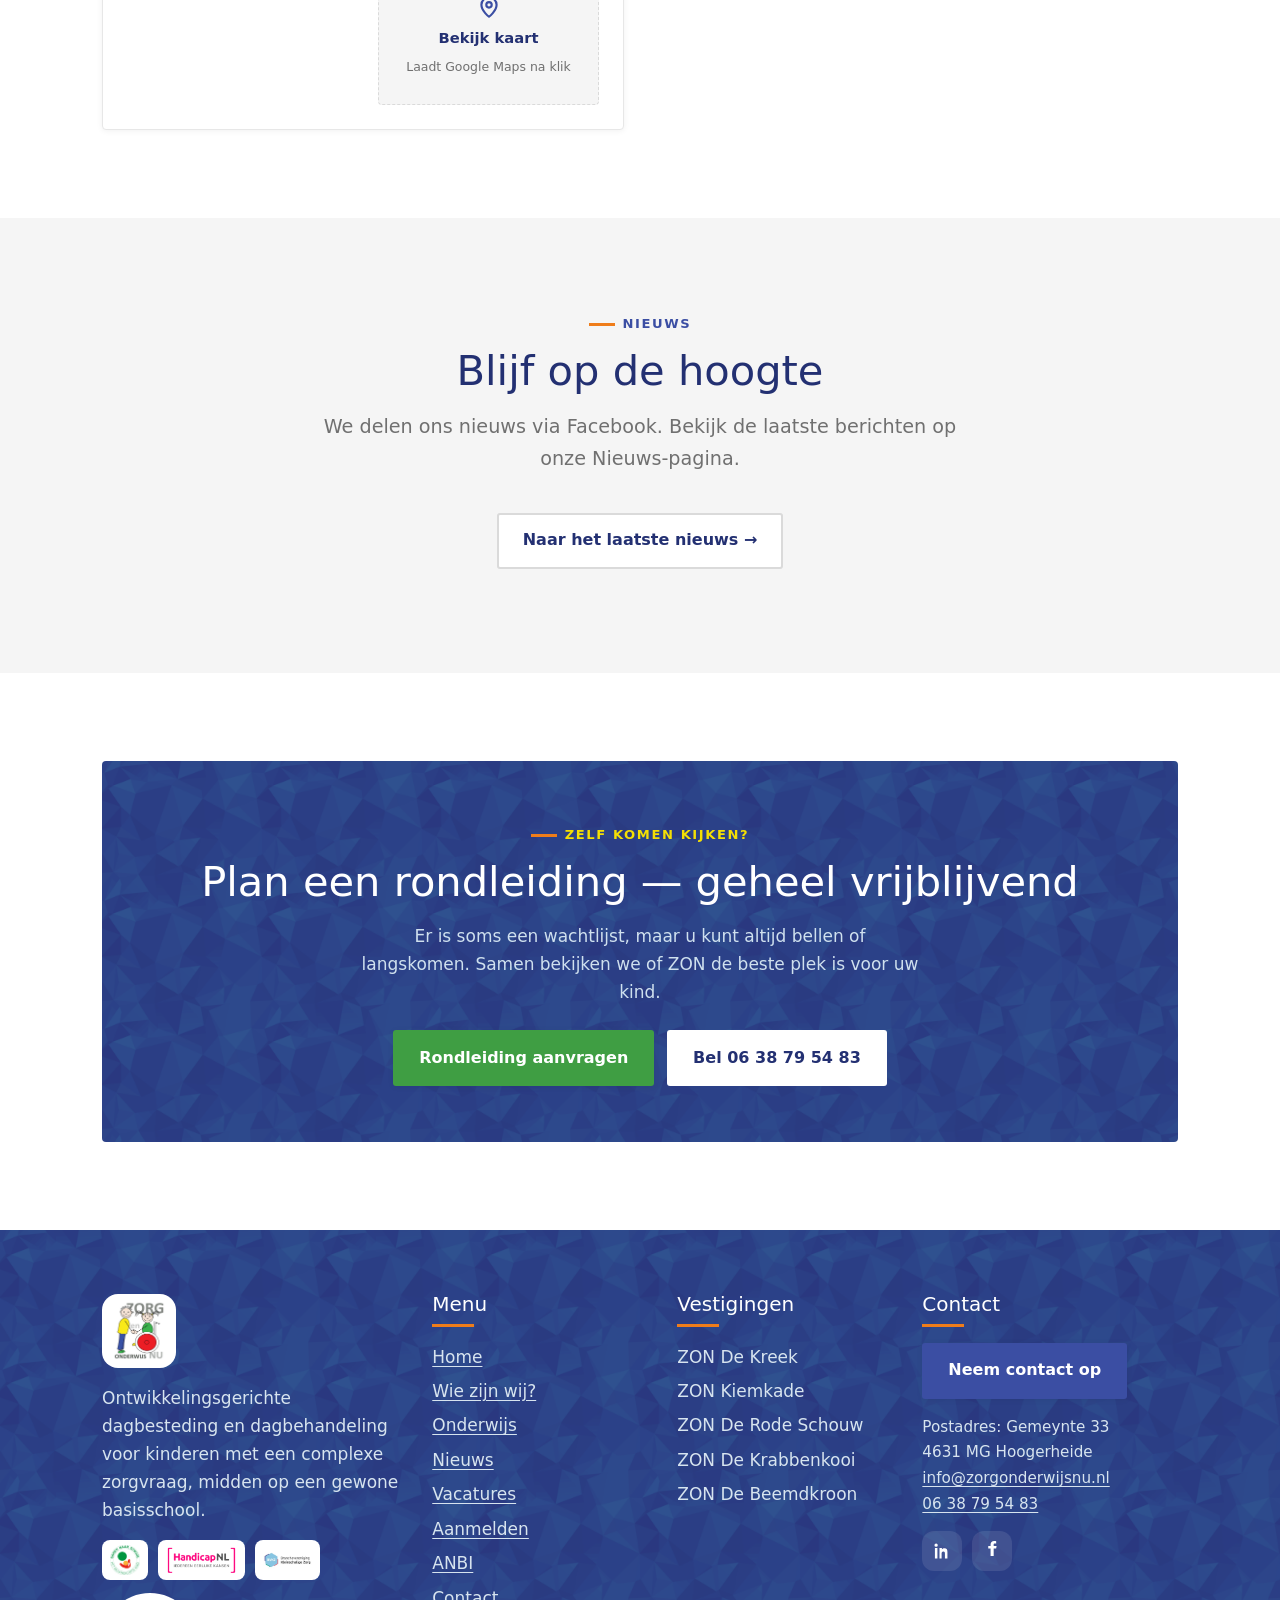
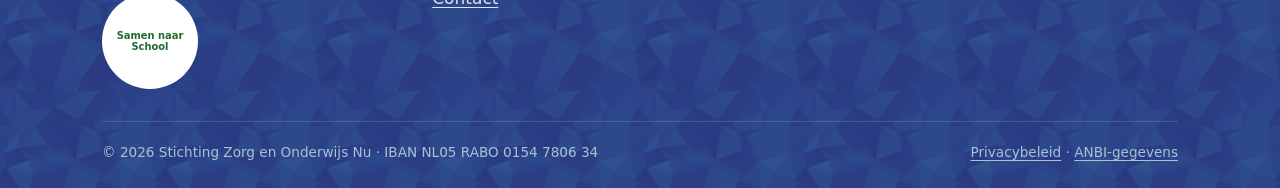
==== commit 7e2cd04c: "Overhaul navigation, replace news archive with Facebook feed, fix content Board decided to stick wit" ====
--- a/index.html
+++ b/index.html
@@ -6,7 +6,7 @@
 
   <!-- ===== Security by design (client-side headers) ===== -->
   <meta http-equiv="Content-Security-Policy"
-        content="default-src 'self'; base-uri 'self'; object-src 'none'; frame-ancestors 'none'; form-action 'self'; frame-src https://www.google.com https://maps.google.com; img-src 'self' data:; style-src 'self' https://fonts.googleapis.com; font-src https://fonts.gstatic.com; script-src 'self'; connect-src 'self'; upgrade-insecure-requests">
+        content="default-src 'self'; base-uri 'self'; object-src 'none'; frame-ancestors 'none'; form-action 'self'; frame-src https://www.google.com https://maps.google.com https://www.facebook.com; img-src 'self' data:; style-src 'self' https://fonts.googleapis.com; font-src https://fonts.gstatic.com; script-src 'self'; connect-src 'self'; upgrade-insecure-requests">
   <meta http-equiv="X-Content-Type-Options" content="nosniff">
   <meta name="referrer" content="strict-origin-when-cross-origin">
   <meta name="color-scheme" content="light">
@@ -14,7 +14,7 @@
   <script src="assets/theme-init.js"></script>
 
   <title>Zorg en Onderwijs Nu — ieder kind hoort erbij</title>
-  <meta name="description" content="Stichting Zorg en Onderwijs Nu (ZON) biedt ontwikkelingsgerichte dagopvang en zorg voor kinderen (0–13 jaar) met een complexe zorgvraag, midden op reguliere basisscholen in Bergen op Zoom en Halsteren.">
+  <meta name="description" content="Stichting Zorg en Onderwijs Nu (ZON) biedt ontwikkelingsgerichte dagbesteding en dagbehandeling voor kinderen (0–18 jaar) met een complexe zorgvraag, midden op reguliere basisscholen in Bergen op Zoom en Halsteren.">
   <link rel="canonical" href="https://www.zorgonderwijsnu.nl/">
   <link rel="icon" type="image/png" href="assets/favicon.png">
 
@@ -51,12 +51,12 @@
           <li><a href="wie-zijn-wij.html#medewerkers">Medewerkers</a></li>
         </ul>
       </li>
+      <li><a href="onderwijs.html"><span class="nav-ico" aria-hidden="true"><svg viewBox="0 0 24 24" fill="none" stroke="currentColor" stroke-width="1.7" stroke-linecap="round" stroke-linejoin="round"><path d="M12 6c-1.8-1.3-4.3-2-7-2v13c2.7 0 5.2.7 7 2 1.8-1.3 4.3-2 7-2V4c-2.7 0-5.2.7-7 2z"/><path d="M12 6v13"/></svg></span><span class="nav-txt">Onderwijs</span></a></li>
       <li><a href="nieuws.html"><span class="nav-ico" aria-hidden="true"><svg viewBox="0 0 24 24" fill="none" stroke="currentColor" stroke-width="1.7" stroke-linecap="round" stroke-linejoin="round"><path d="M4 5h13v14H4zM17 9h3v8a2 2 0 0 1-2 2M7 9h7M7 13h7M7 17h4"/></svg></span><span class="nav-txt">Nieuws</span></a></li>
       <li><a href="vacatures.html"><span class="nav-ico" aria-hidden="true"><svg viewBox="0 0 24 24" fill="none" stroke="currentColor" stroke-width="1.7" stroke-linecap="round" stroke-linejoin="round"><rect x="3" y="7" width="18" height="13" rx="2"/><path d="M8 7V5a2 2 0 0 1 2-2h4a2 2 0 0 1 2 2v2M3 12h18"/></svg></span><span class="nav-txt">Vacatures</span></a></li>
       <li><a href="anbi.html"><span class="nav-ico" aria-hidden="true"><svg viewBox="0 0 24 24" fill="none" stroke="currentColor" stroke-width="1.7" stroke-linecap="round" stroke-linejoin="round"><path d="M5 4h12a2 2 0 0 1 2 2v14l-3-2-3 2-3-2-3 2V6a2 2 0 0 1 2-2z"/><path d="M9 8h6M9 11h6"/></svg></span><span class="nav-txt">ANBI</span></a></li>
-      <li><a href="vrienden.html"><span class="nav-ico" aria-hidden="true"><svg viewBox="0 0 24 24" fill="none" stroke="currentColor" stroke-width="1.7" stroke-linecap="round" stroke-linejoin="round"><path d="M12 21s-6-4-6-9a3 3 0 0 1 6-1 3 3 0 0 1 6 1c0 5-6 9-6 9z"/></svg></span><span class="nav-txt">Vrienden van ZON</span></a></li>
-      <li><a href="contact.html"><span class="nav-ico" aria-hidden="true"><svg viewBox="0 0 24 24" fill="none" stroke="currentColor" stroke-width="1.7" stroke-linecap="round" stroke-linejoin="round"><rect x="3" y="6" width="18" height="12" rx="1.5"/><path d="M4 7l8 6 8-6"/></svg></span><span class="nav-txt">Contact</span></a></li>
-      <li class="cta-item"><a href="aanmelden.html">Rondleiding&nbsp;aanvragen</a></li>
+      <li><a href="aanmelden.html"><span class="nav-ico" aria-hidden="true"><svg viewBox="0 0 24 24" fill="none" stroke="currentColor" stroke-width="1.7" stroke-linecap="round" stroke-linejoin="round"><rect x="6" y="4" width="12" height="16" rx="2"/><path d="M9 4V3a1 1 0 0 1 1-1h4a1 1 0 0 1 1 1v1"/><path d="M9 12l2 2 4-4"/></svg></span><span class="nav-txt">Aanmelden</span></a></li>
+      <li class="cta-item"><a href="aanmelden.html">Rondleiding</a></li>
     </ul>
   </div>
 </header>
@@ -69,9 +69,9 @@
       <div class="hero-copy">
         <span class="eyebrow modern-only">Welkom bij Zorg en Onderwijs Nu</span>
         <h1 class="modern-only">Ieder kind <span class="hl">hoort erbij</span></h1>
-        <p class="lead modern-only">ZON biedt dagopvang voor kinderen met een complexe zorgvraag aan — midden op een gewone basisschool. Zo groeien kinderen mét en zónder beperking samen op: samen leren, samen spelen.</p>
+        <p class="lead modern-only">ZON biedt dagbesteding en dagbehandeling voor kinderen met een complexe zorgvraag aan — midden op een gewone basisschool. Zo groeien kinderen mét en zónder beperking samen op: samen leren, samen spelen.</p>
         <h1 class="classic-only">Welkom bij Zorg en Onderwijs Nu</h1>
-        <p class="lead classic-only">ZON biedt dagopvang voor kinderen met een complexe zorgvraag aan.</p>
+        <p class="lead classic-only">ZON biedt dagbesteding en dagbehandeling voor kinderen met een complexe zorgvraag aan.</p>
         <div class="hero-cta">
           <a class="btn btn--primary" href="aanmelden.html">
             <svg class="ico" viewBox="0 0 24 24" fill="none" stroke="currentColor" stroke-width="2" stroke-linecap="round" stroke-linejoin="round"><path d="M8 2v4M16 2v4M3 10h18M5 6h14a2 2 0 0 1 2 2v11a2 2 0 0 1-2 2H5a2 2 0 0 1-2-2V8a2 2 0 0 1 2-2z"/></svg>
@@ -82,7 +82,7 @@
         <div class="hero-trust">
           <span class="item">
             <svg viewBox="0 0 24 24" fill="none" stroke="currentColor" stroke-width="2" stroke-linecap="round" stroke-linejoin="round"><path d="M20 6L9 17l-5-5"/></svg>
-            <span><b>8,9</b> gemiddelde waardering van ouders</span>
+            <span><b>9,4</b> gemiddelde waardering van ouders</span>
           </span>
           <span class="item">
             <svg viewBox="0 0 24 24" fill="none" stroke="currentColor" stroke-width="2" stroke-linecap="round" stroke-linejoin="round"><path d="M20 6L9 17l-5-5"/></svg>
@@ -95,11 +95,15 @@
       <div class="hero-panel">
         <div class="slider hero-slider" data-slider role="region" aria-label="Sfeerbeelden van ZON">
           <ul class="slider-track" data-slider-track tabindex="0">
-            <li class="slide"><img src="assets/fotos/hero/therapieruimte.jpg" alt="Sensorische therapieruimte bij ZON" loading="lazy"></li>
-            <li class="slide"><img src="assets/fotos/hero/leeshoek.jpg" alt="Gezellige leeshoek bij ZON" loading="lazy"></li>
-            <li class="slide"><img src="assets/fotos/hero/speelkeuken.jpg" alt="Speelkeuken op een ZON-groep" loading="lazy"></li>
-            <li class="slide"><img src="assets/fotos/hero/leescorner.jpg" alt="Leeshoek met boeken bij ZON" loading="lazy"></li>
-            <li class="slide"><img src="assets/fotos/hero/klaslokaal.jpg" alt="Klaslokaal met aangepast materiaal bij ZON" loading="lazy"></li>
+            <li class="slide"><img src="assets/fotos/activiteiten/gymzaal.jpg" alt="Beweegtherapie in de gymzaal bij ZON" loading="lazy"></li>
+            <li class="slide"><img src="assets/fotos/activiteiten/samen-lezen.jpg" alt="Samen een boek lezen bij ZON" loading="lazy"></li>
+            <li class="slide"><img src="assets/fotos/activiteiten/samen-zandbak.jpg" alt="Samen spelen in de zandbak bij ZON" loading="lazy"></li>
+            <li class="slide"><img src="assets/fotos/activiteiten/samen-schoolwerk.jpg" alt="Samen schoolwerk doen bij ZON" loading="lazy"></li>
+            <li class="slide"><img src="assets/fotos/activiteiten/opschommel.jpg" alt="Samen op de schommel bij ZON" loading="lazy"></li>
+            <li class="slide"><img src="assets/fotos/activiteiten/krijten.jpg" alt="Stoepkrijten bij ZON" loading="lazy"></li>
+            <li class="slide"><img src="assets/fotos/activiteiten/straattekenen.jpg" alt="Buiten tekenen bij ZON" loading="lazy"></li>
+            <li class="slide"><img src="assets/fotos/activiteiten/met-eieren.jpg" alt="Sensorisch spelen bij ZON" loading="lazy"></li>
+            <li class="slide"><img src="assets/fotos/activiteiten/spraakcomputer-samen.jpg" alt="Samen werken met de spraakcomputer bij ZON" loading="lazy"></li>
           </ul>
           <button type="button" class="slider-nav slider-prev" data-slider-prev aria-label="Vorige foto">
             <svg viewBox="0 0 24 24" fill="none" stroke="currentColor" stroke-width="2.4" stroke-linecap="round" stroke-linejoin="round"><path d="M15 18l-6-6 6-6"/></svg>
@@ -110,7 +114,7 @@
           <div class="slider-dots" data-slider-dots></div>
         </div>
         <div class="badge-float badge-rating">
-          <span class="dot">8,9</span>
+          <span class="dot">9,4</span>
           <span>Ouder&shy;waardering<br><b>uit tevredenheidsenquête</b></span>
         </div>
         <div class="badge-float badge-network">
@@ -134,12 +138,12 @@
       <div class="circ">
         <div class="circ-ic circ-ic--brand"><svg viewBox="0 0 24 24" fill="none" stroke="currentColor" stroke-width="1.6" stroke-linecap="round" stroke-linejoin="round"><rect x="3" y="13" width="6" height="6" rx="1"/><circle cx="14" cy="9" r="3"/><path d="M17 19h3v-4"/></svg></div>
         <h3>Doelgroep</h3>
-        <p>(Meervoudig) gehandicapte kinderen zijn van harte welkom (0–13 jaar).</p>
+        <p>(Meervoudig) gehandicapte kinderen zijn van harte welkom (0 t/m 18 jaar).</p>
       </div>
       <div class="circ">
         <div class="circ-ic circ-ic--sun"><svg viewBox="0 0 24 24" fill="none" stroke="currentColor" stroke-width="1.6" stroke-linecap="round" stroke-linejoin="round"><circle cx="12" cy="12" r="9"/><path d="M3 12h18M12 3c3 3 3 15 0 18M12 3c-3 3-3 15 0 18"/></svg></div>
         <h3>Locaties</h3>
-        <p>De Kreek, Kiemkade, De Rode Schouw en De Krabbenkooi in Bergen op Zoom, en De Rode Schouw in Halsteren.</p>
+        <p>De Kreek, Kiemkade, De Krabbenkooi en De Beemdkroon in Bergen op Zoom, en De Rode Schouw in Halsteren.</p>
       </div>
       <div class="circ">
         <div class="circ-ic circ-ic--brand"><svg viewBox="0 0 24 24" fill="none" stroke="currentColor" stroke-width="1.6" stroke-linecap="round" stroke-linejoin="round"><path d="M6 3h9l4 4v14H6z"/><path d="M14 3v4h4M9 12h6M9 16h6"/></svg></div>
@@ -164,7 +168,7 @@
       </div>
       <div class="card">
         <h3>Enquête tevredenheid ouders</h3>
-        <p>De gemiddelde score van de enquête was een 8,9! Daar zijn we trots op.</p>
+        <p>De gemiddelde score van de enquête was een 9,4! Daar zijn we trots op.</p>
         <a class="more" href="nieuws.html">Lees verder →</a>
       </div>
       <div class="card">
@@ -185,8 +189,8 @@
     <div class="wrap">
       <div class="stats">
         <div class="stat"><div class="num">5</div><div class="lbl">locaties op reguliere scholen</div></div>
-        <div class="stat"><div class="num">0–13</div><div class="lbl">jaar — ook meervoudig complex</div></div>
-        <div class="stat"><div class="num">8,9</div><div class="lbl">waardering van ouders</div></div>
+        <div class="stat"><div class="num">0–18</div><div class="lbl">jaar — ook meervoudig complex</div></div>
+        <div class="stat"><div class="num">9,4</div><div class="lbl">waardering van ouders</div></div>
         <div class="stat"><div class="num">10+</div><div class="lbl">jaar ervaring in de regio</div></div>
       </div>
     </div>
@@ -196,9 +200,9 @@
   <section class="stats-ring classic-only">
     <div class="wrap">
       <div class="stat">
-        <div class="stat-ring-num">8,9</div>
+        <div class="stat-ring-num">9,4</div>
         <h3>Enquête tevredenheid ouders</h3>
-        <p>We gaan met zijn allen voor ontwikkeling van de kinderen — de gemiddelde score van de enquête was een 8,9!</p>
+        <p>We gaan met zijn allen voor ontwikkeling van de kinderen — de gemiddelde score van de enquête was een 9,4!</p>
       </div>
       <div class="stat">
         <div class="stat-ring-num">1</div>
@@ -223,22 +227,22 @@
       </div>
       <div class="grid grid-4">
         <article class="card card--lift">
-          <div class="icon i-blue"><svg viewBox="0 0 24 24" fill="none" stroke="currentColor" stroke-width="2" stroke-linecap="round" stroke-linejoin="round"><path d="M12 2a3 3 0 0 0-3 3v1H7a2 2 0 0 0-2 2v3a3 3 0 0 0 0 6v1a2 2 0 0 0 2 2h10a2 2 0 0 0 2-2v-1a3 3 0 0 0 0-6V8a2 2 0 0 0-2-2h-2V5a3 3 0 0 0-3-3z"/></svg></div>
+          <div class="card-photo"><img src="assets/fotos/activiteiten/bloemen-rollen.jpg" alt="Sensorisch spelen met bloemen bij ZON" loading="lazy"></div>
           <h3>Ontwikkelingsgerichte dagbesteding</h3>
-          <p>Een dagprogramma op maat voor kinderen van 0 tot en met 13 jaar, met een aparte groep voor kinderen met autisme en een verstandelijke beperking.</p>
+          <p>Een dagprogramma op maat voor kinderen van 0 tot en met 18 jaar, met een aparte groep voor kinderen met autisme en een verstandelijke beperking.</p>
         </article>
         <article class="card card--lift">
-          <div class="icon i-coral"><svg viewBox="0 0 24 24" fill="none" stroke="currentColor" stroke-width="2" stroke-linecap="round" stroke-linejoin="round"><path d="M12 21s-8-4.5-8-11a5 5 0 0 1 9-3 5 5 0 0 1 9 3c0 6.5-8 11-8 11z"/></svg></div>
+          <div class="card-photo"><img src="assets/fotos/activiteiten/spraakcomputer-1.jpg" alt="Werken met een spraakcomputer bij ZON" loading="lazy"></div>
           <h3>Verpleegkundige zorg</h3>
           <p>Deskundige verpleegkundige zorg is ingebed in de dag. Ontwikkelingssprongen maken we op motoriek, eten en drinken, en communicatie.</p>
         </article>
         <article class="card card--lift">
-          <div class="icon i-leaf"><svg viewBox="0 0 24 24" fill="none" stroke="currentColor" stroke-width="2" stroke-linecap="round" stroke-linejoin="round"><circle cx="9" cy="7" r="3"/><circle cx="17" cy="9" r="2.4"/><path d="M2.5 20a6.5 6.5 0 0 1 13 0M15.5 20a5 5 0 0 1 6 0"/></svg></div>
+          <div class="card-photo"><img src="assets/fotos/activiteiten/samen-blokken.jpg" alt="Samen spelen met bouwblokken bij ZON" loading="lazy"></div>
           <h3>Samen met reguliere leerlingen</h3>
           <p>Het hart van ZON: integratie. Kinderen dagen elkaar uit, prikkelen elkaar en leren van elkaar — mét en zónder beperking.</p>
         </article>
         <article class="card card--lift">
-          <div class="icon i-sun"><svg viewBox="0 0 24 24" fill="none" stroke="currentColor" stroke-width="2" stroke-linecap="round" stroke-linejoin="round"><circle cx="12" cy="12" r="4"/><path d="M12 2v2M12 20v2M4.9 4.9l1.4 1.4M17.7 17.7l1.4 1.4M2 12h2M20 12h2M4.9 19.1l1.4-1.4M17.7 6.3l1.4-1.4"/></svg></div>
+          <div class="card-photo"><img src="assets/fotos/activiteiten/met-knuffel.jpg" alt="Een blij kind met een knuffel bij ZON" loading="lazy"></div>
           <h3>Een vertrouwde, warme plek</h3>
           <p>Kleine groepen, korte lijnen en veel aandacht. Ouders waarderen sfeer en uitstraling met een dikke voldoende.</p>
         </article>
@@ -310,13 +314,16 @@
   <!-- ===================== INTRODUCTIEFILMPJE ===================== -->
   <section class="section">
     <div class="wrap">
-      <div class="cta-band">
+      <div class="section-head center">
         <span class="eyebrow">Maak kennis met ZON</span>
         <h2>Introductiefilmpje: Stichting Zorg en Onderwijs Nu!</h2>
-        <p>Een school die leert dat niemand wordt buitengesloten, bereidt voor op een samenleving waarin iedereen meetelt!</p>
-        <div class="hero-cta">
-          <a class="btn btn--light" href="https://www.youtube.com/watch?v=WAyRrgcx6dA" target="_blank" rel="noopener noreferrer">Zie filmpje ↗</a>
-        </div>
+        <p class="lead">Een school die leert dat niemand wordt buitengesloten, bereidt voor op een samenleving waarin iedereen meetelt!</p>
+      </div>
+      <div class="video-embed">
+        <video controls preload="metadata" poster="assets/video/introductiefilmpje-poster.jpg">
+          <source src="assets/video/introductiefilmpje.mp4" type="video/mp4">
+          Uw browser ondersteunt geen video. <a href="assets/video/introductiefilmpje.mp4">Download het filmpje</a>.
+        </video>
       </div>
     </div>
   </section>
@@ -331,7 +338,17 @@
       </div>
       <div class="grid grid-2">
         <div class="card loc">
-          <div class="loc-photo"><img src="assets/fotos/locaties/de-kreek.jpg" alt="Gevel van ZON De Kreek" loading="lazy"></div>
+          <div class="loc-photo">
+            <div class="slider" data-slider role="region" aria-label="Foto's van ZON De Kreek">
+              <ul class="slider-track" data-slider-track tabindex="0">
+                <li class="slide"><img src="assets/fotos/locaties/kreek-1.jpg" alt="Gevel van ZON De Kreek" loading="lazy"></li>
+                <li class="slide"><img src="assets/fotos/locaties/kreek-2.jpg" alt="Ingang van ZON De Kreek" loading="lazy"></li>
+              </ul>
+              <button type="button" class="slider-nav slider-prev" data-slider-prev aria-label="Vorige foto"><svg viewBox="0 0 24 24" fill="none" stroke="currentColor" stroke-width="2.4" stroke-linecap="round" stroke-linejoin="round"><path d="M15 18l-6-6 6-6"/></svg></button>
+              <button type="button" class="slider-nav slider-next" data-slider-next aria-label="Volgende foto"><svg viewBox="0 0 24 24" fill="none" stroke="currentColor" stroke-width="2.4" stroke-linecap="round" stroke-linejoin="round"><path d="M9 18l6-6-6-6"/></svg></button>
+              <div class="slider-dots" data-slider-dots></div>
+            </div>
+          </div>
           <span class="pin"><svg viewBox="0 0 24 24" fill="none" stroke="currentColor" stroke-width="2" stroke-linecap="round" stroke-linejoin="round"><path d="M12 21s-7-5.2-7-11a7 7 0 0 1 14 0c0 5.8-7 11-7 11z"/><circle cx="12" cy="10" r="2.5"/></svg></span>
           <div>
             <h3>ZON De Kreek</h3>
@@ -347,7 +364,17 @@
           </div>
         </div>
         <div class="card loc">
-          <div class="loc-photo"><img src="assets/fotos/locaties/kiemkade.jpg" alt="Gevel van ZON Kiemkade" loading="lazy"></div>
+          <div class="loc-photo">
+            <div class="slider" data-slider role="region" aria-label="Foto's van ZON Kiemkade">
+              <ul class="slider-track" data-slider-track tabindex="0">
+                <li class="slide"><img src="assets/fotos/locaties/kiemkade-1.jpg" alt="Gevel van ZON Kiemkade" loading="lazy"></li>
+                <li class="slide"><img src="assets/fotos/locaties/kiemkade-2.jpg" alt="Ingang van ZON Kiemkade" loading="lazy"></li>
+              </ul>
+              <button type="button" class="slider-nav slider-prev" data-slider-prev aria-label="Vorige foto"><svg viewBox="0 0 24 24" fill="none" stroke="currentColor" stroke-width="2.4" stroke-linecap="round" stroke-linejoin="round"><path d="M15 18l-6-6 6-6"/></svg></button>
+              <button type="button" class="slider-nav slider-next" data-slider-next aria-label="Volgende foto"><svg viewBox="0 0 24 24" fill="none" stroke="currentColor" stroke-width="2.4" stroke-linecap="round" stroke-linejoin="round"><path d="M9 18l6-6-6-6"/></svg></button>
+              <div class="slider-dots" data-slider-dots></div>
+            </div>
+          </div>
           <span class="pin"><svg viewBox="0 0 24 24" fill="none" stroke="currentColor" stroke-width="2" stroke-linecap="round" stroke-linejoin="round"><path d="M12 21s-7-5.2-7-11a7 7 0 0 1 14 0c0 5.8-7 11-7 11z"/><circle cx="12" cy="10" r="2.5"/></svg></span>
           <div>
             <h3>ZON Kiemkade</h3>
@@ -363,7 +390,18 @@
           </div>
         </div>
         <div class="card loc">
-          <div class="loc-photo"><img src="assets/fotos/locaties/rodeschouw.jpg" alt="Gevel van ZON De Rode Schouw" loading="lazy"></div>
+          <div class="loc-photo">
+            <div class="slider" data-slider role="region" aria-label="Foto's van ZON De Rode Schouw">
+              <ul class="slider-track" data-slider-track tabindex="0">
+                <li class="slide"><img src="assets/fotos/locaties/rodeschouw-1.jpg" alt="Gevel van ZON De Rode Schouw" loading="lazy"></li>
+                <li class="slide"><img src="assets/fotos/locaties/rodeschouw-2.jpg" alt="Muurschildering bij ZON De Rode Schouw" loading="lazy"></li>
+                <li class="slide"><img src="assets/fotos/locaties/rodeschouw-3.jpg" alt="Ingang van ZON De Rode Schouw" loading="lazy"></li>
+              </ul>
+              <button type="button" class="slider-nav slider-prev" data-slider-prev aria-label="Vorige foto"><svg viewBox="0 0 24 24" fill="none" stroke="currentColor" stroke-width="2.4" stroke-linecap="round" stroke-linejoin="round"><path d="M15 18l-6-6 6-6"/></svg></button>
+              <button type="button" class="slider-nav slider-next" data-slider-next aria-label="Volgende foto"><svg viewBox="0 0 24 24" fill="none" stroke="currentColor" stroke-width="2.4" stroke-linecap="round" stroke-linejoin="round"><path d="M9 18l6-6-6-6"/></svg></button>
+              <div class="slider-dots" data-slider-dots></div>
+            </div>
+          </div>
           <span class="pin"><svg viewBox="0 0 24 24" fill="none" stroke="currentColor" stroke-width="2" stroke-linecap="round" stroke-linejoin="round"><path d="M12 21s-7-5.2-7-11a7 7 0 0 1 14 0c0 5.8-7 11-7 11z"/><circle cx="12" cy="10" r="2.5"/></svg></span>
           <div>
             <h3>ZON De Rode Schouw</h3>
@@ -379,6 +417,17 @@
           </div>
         </div>
         <div class="card loc">
+          <div class="loc-photo">
+            <div class="slider" data-slider role="region" aria-label="Foto's van ZON De Krabbenkooi">
+              <ul class="slider-track" data-slider-track tabindex="0">
+                <li class="slide"><img src="assets/fotos/locaties/krabbenkooi-1.jpg" alt="Gevel van ZON De Krabbenkooi" loading="lazy"></li>
+                <li class="slide"><img src="assets/fotos/locaties/krabbenkooi-2.jpg" alt="Ingang van ZON De Krabbenkooi" loading="lazy"></li>
+              </ul>
+              <button type="button" class="slider-nav slider-prev" data-slider-prev aria-label="Vorige foto"><svg viewBox="0 0 24 24" fill="none" stroke="currentColor" stroke-width="2.4" stroke-linecap="round" stroke-linejoin="round"><path d="M15 18l-6-6 6-6"/></svg></button>
+              <button type="button" class="slider-nav slider-next" data-slider-next aria-label="Volgende foto"><svg viewBox="0 0 24 24" fill="none" stroke="currentColor" stroke-width="2.4" stroke-linecap="round" stroke-linejoin="round"><path d="M9 18l6-6-6-6"/></svg></button>
+              <div class="slider-dots" data-slider-dots></div>
+            </div>
+          </div>
           <span class="pin"><svg viewBox="0 0 24 24" fill="none" stroke="currentColor" stroke-width="2" stroke-linecap="round" stroke-linejoin="round"><path d="M12 21s-7-5.2-7-11a7 7 0 0 1 14 0c0 5.8-7 11-7 11z"/><circle cx="12" cy="10" r="2.5"/></svg></span>
           <div>
             <h3>ZON De Krabbenkooi</h3>
@@ -394,11 +443,25 @@
           </div>
         </div>
         <div class="card loc">
+          <div class="loc-photo">
+            <div class="slider" data-slider role="region" aria-label="Foto's van ZON De Beemdkroon">
+              <ul class="slider-track" data-slider-track tabindex="0">
+                <li class="slide"><img src="assets/fotos/locaties/beemdkroon-1.jpg" alt="Gevel van ZON De Beemdkroon" loading="lazy"></li>
+                <li class="slide"><img src="assets/fotos/locaties/beemdkroon-2.jpg" alt="Buitenruimte bij ZON De Beemdkroon" loading="lazy"></li>
+                <li class="slide"><img src="assets/fotos/locaties/beemdkroon-3.jpg" alt="Terras bij ZON De Beemdkroon" loading="lazy"></li>
+                <li class="slide"><img src="assets/fotos/locaties/beemdkroon-4.jpg" alt="Speelplek bij ZON De Beemdkroon" loading="lazy"></li>
+                <li class="slide"><img src="assets/fotos/locaties/beemdkroon-5.jpg" alt="Buitenruimte bij ZON De Beemdkroon" loading="lazy"></li>
+              </ul>
+              <button type="button" class="slider-nav slider-prev" data-slider-prev aria-label="Vorige foto"><svg viewBox="0 0 24 24" fill="none" stroke="currentColor" stroke-width="2.4" stroke-linecap="round" stroke-linejoin="round"><path d="M15 18l-6-6 6-6"/></svg></button>
+              <button type="button" class="slider-nav slider-next" data-slider-next aria-label="Volgende foto"><svg viewBox="0 0 24 24" fill="none" stroke="currentColor" stroke-width="2.4" stroke-linecap="round" stroke-linejoin="round"><path d="M9 18l6-6-6-6"/></svg></button>
+              <div class="slider-dots" data-slider-dots></div>
+            </div>
+          </div>
           <span class="pin"><svg viewBox="0 0 24 24" fill="none" stroke="currentColor" stroke-width="2" stroke-linecap="round" stroke-linejoin="round"><path d="M12 21s-7-5.2-7-11a7 7 0 0 1 14 0c0 5.8-7 11-7 11z"/><circle cx="12" cy="10" r="2.5"/></svg></span>
           <div>
             <h3>ZON De Beemdkroon</h3>
             <address>Woonzorgcomplex De Beemdkroon<br>Beemdkroon 52a t/m f, 4616 AR Bergen op Zoom</address>
-            <span class="hint">Telefoonnummer volgt</span>
+            <a href="tel:+31617768732">06 17 76 87 32</a>
             <div class="map-embed" data-map-src="https://www.google.com/maps?q=De+Beemdkroon+52,4616+AR+Bergen+op+Zoom&amp;hl=nl&amp;z=16&amp;output=embed" data-map-title="Kaart: ZON De Beemdkroon">
               <button type="button" class="map-toggle" data-map-toggle>
                 <svg viewBox="0 0 24 24" fill="none" stroke="currentColor" stroke-width="2" stroke-linecap="round" stroke-linejoin="round"><path d="M12 21s-7-5.2-7-11a7 7 0 0 1 14 0c0 5.8-7 11-7 11z"/><circle cx="12" cy="10" r="2.5"/></svg>
@@ -414,41 +477,13 @@
 
   <!-- ===================== NIEUWS ===================== -->
   <section class="section wash-cool">
-    <div class="wrap">
-      <div class="section-head">
+    <div class="wrap center">
+      <div class="section-head center">
         <span class="eyebrow">Nieuws</span>
         <h2>Blijf op de hoogte</h2>
-      </div>
-      <div class="grid grid-3">
-        <article class="card news-card card--lift">
-          <div class="thumb"><svg viewBox="0 0 24 24" fill="none" stroke="currentColor" stroke-width="1.6" stroke-linecap="round" stroke-linejoin="round"><path d="M4 5h16v14H4z"/><path d="M4 9h16M9 5v14"/></svg></div>
-          <div class="body">
-            <time datetime="2023-05-13">13 mei 2023</time>
-            <h3>Nieuwe groep op basisschool De Krabbenkooi</h3>
-            <p>Na de zomervakantie opent ZON een vierde groep op basisschool De Krabbenkooi in Bergen op Zoom.</p>
-            <a class="more" href="nieuws.html">Lees verder →</a>
-          </div>
-        </article>
-        <article class="card news-card card--lift">
-          <div class="thumb"><svg viewBox="0 0 24 24" fill="none" stroke="currentColor" stroke-width="1.6" stroke-linecap="round" stroke-linejoin="round"><path d="M23 7l-7 5 7 5V7z"/><rect x="1" y="5" width="15" height="14" rx="2"/></svg></div>
-          <div class="body">
-            <time datetime="2022-09-01">1 september 2022</time>
-            <h3>Bekijk ons introductiefilmpje</h3>
-            <p>Een korte kennismaking met de mensen, de plekken en de manier waarop we bij ZON samenwerken.</p>
-            <a class="more" href="nieuws.html">Bekijk →</a>
-          </div>
-        </article>
-        <article class="card news-card card--lift">
-          <div class="thumb"><svg viewBox="0 0 24 24" fill="none" stroke="currentColor" stroke-width="1.6" stroke-linecap="round" stroke-linejoin="round"><path d="M12 20a8 8 0 1 0 0-16 8 8 0 0 0 0 16z"/><path d="M12 8v4l3 2"/></svg></div>
-          <div class="body">
-            <time datetime="2021-03-21">21 maart 2021</time>
-            <h3>Ouders geven ZON gemiddeld een 8,9</h3>
-            <p>Resultaten van het klanttevredenheidsonderzoek 2020/2021: sfeer en uitstraling scoren hoog. Daar zijn we trots op.</p>
-            <a class="more" href="nieuws.html">Lees verder →</a>
-          </div>
-        </article>
-      </div>
-      <p class="center mt-lg"><a class="btn btn--ghost" href="nieuws.html">Naar alle berichten</a></p>
+        <p class="lead">We delen ons nieuws via Facebook. Bekijk de laatste berichten op onze Nieuws-pagina.</p>
+      </div>
+      <p class="mt-lg"><a class="btn btn--ghost" href="nieuws.html">Naar het laatste nieuws →</a></p>
     </div>
   </section>
 
@@ -461,7 +496,7 @@
         <p>Er is soms een wachtlijst, maar u kunt altijd bellen of langskomen. Samen bekijken we of ZON de beste plek is voor uw kind.</p>
         <div class="hero-cta">
           <a class="btn btn--primary" href="aanmelden.html">Rondleiding aanvragen</a>
-          <a class="btn btn--light" href="tel:+31643204571">Bel 06 43 20 45 71</a>
+          <a class="btn btn--light" href="tel:+31638795483">Bel 06 38 79 54 83</a>
         </div>
       </div>
     </div>
@@ -475,23 +510,24 @@
     <div class="footer-grid">
       <div class="foot-brand">
         <img src="assets/logo-zon.png" alt="Logo Zorg en Onderwijs Nu" width="74" height="74">
-        <p>Ontwikkelingsgerichte dagopvang en zorg voor kinderen met een complexe zorgvraag, midden op een gewone basisschool.</p>
+        <p>Ontwikkelingsgerichte dagbesteding en dagbehandeling voor kinderen met een complexe zorgvraag, midden op een gewone basisschool.</p>
         <div class="partners">
-          <img src="assets/logos/nsgk.png" alt="NSGK" height="28">
-          <img src="assets/logos/handicapnl.png" alt="HandicapNL" height="28">
-          <img src="assets/logos/bvkz.jpg" alt="BVKZ" height="28">
-        </div>
+          <a href="https://www.nsgk.nl/" target="_blank" rel="noopener noreferrer"><img src="assets/logos/nsgk.png" alt="NSGK" height="40"></a>
+          <img src="assets/logos/handicapnl.png" alt="HandicapNL" height="40">
+          <img src="assets/logos/bvkz.jpg" alt="BVKZ" height="40">
+        </div>
+        <a class="sns-badge" href="https://www.samennaarschool.nl/" target="_blank" rel="noopener noreferrer">Samen naar School</a>
       </div>
       <div>
         <h4>Menu</h4><span class="foot-divider" aria-hidden="true"></span>
         <ul>
           <li><a href="index.html">Home</a></li>
           <li><a href="wie-zijn-wij.html">Wie zijn wij?</a></li>
+          <li><a href="onderwijs.html">Onderwijs</a></li>
           <li><a href="nieuws.html">Nieuws</a></li>
           <li><a href="vacatures.html">Vacatures</a></li>
           <li><a href="aanmelden.html">Aanmelden</a></li>
           <li><a href="anbi.html">ANBI</a></li>
-          <li><a href="vrienden.html">Vrienden van ZON</a></li>
           <li><a href="contact.html">Contact</a></li>
         </ul>
       </div>
@@ -507,11 +543,12 @@
       </div>
       <div>
         <h4>Contact</h4><span class="foot-divider" aria-hidden="true"></span>
+        <p><a class="btn btn--brand" href="contact.html">Neem contact op</a></p>
         <address>
-          Postadres: Hinkelenoord 14<br>
-          4617 NC Bergen op Zoom<br>
+          Postadres: Gemeynte 33<br>
+          4631 MG Hoogerheide<br>
           <a href="mailto:info@zorgonderwijsnu.nl">info@zorgonderwijsnu.nl</a><br>
-          <a href="tel:+31643204571">06 43 20 45 71</a>
+          <a href="tel:+31638795483">06 38 79 54 83</a>
         </address>
         <div class="socials">
           <a href="https://nl.linkedin.com/company/zorg-en-onderwijs-nu" target="_blank" rel="noopener noreferrer" aria-label="LinkedIn (opent in nieuw tabblad)">
@@ -530,13 +567,7 @@
   </div>
 </footer>
 
-<button type="button" id="theme-toggle" class="theme-toggle" aria-pressed="false">
-  <span class="theme-toggle-icon" aria-hidden="true">&#127912;</span>
-  <span class="theme-toggle-label">Klassieke look</span>
-</button>
-
 <script src="assets/nav.js"></script>
-<script src="assets/theme-toggle.js"></script>
 <script src="assets/maps.js"></script>
 <script src="assets/slider.js"></script>
 </body>
--- a/assets/styles.css
+++ b/assets/styles.css
@@ -154,7 +154,7 @@
 .nav-toggle svg { width: 24px; height: 24px; color: var(--brand-deep); }
 
 .menu { display: flex; align-items: center; gap: .2rem; list-style: none; margin: 0; padding: 0; }
-.menu > li { position: relative; }
+.menu > li { position: relative; flex-shrink: 0; }
 .menu a {
   display: inline-block; padding: .55rem .8rem; border-radius: var(--pill);
   font-weight: 500; color: var(--ink); text-decoration: none; font-size: .98rem;
@@ -287,9 +287,36 @@
 .quote--leaf { border-left-color: var(--leaf); }
 
 /* ---------- Locaties ---------- */
-.loc-photo { border-radius: var(--r-lg) var(--r-lg) 0 0; overflow: hidden; margin: -1.5rem -1.5rem 1.2rem; aspect-ratio: 16 / 9; }
+.loc-photo { position: relative; border-radius: var(--r-lg) var(--r-lg) 0 0; overflow: hidden; margin: -1.5rem -1.5rem 1.2rem; aspect-ratio: 16 / 9; }
 .loc-photo img { width: 100%; height: 100%; object-fit: cover; display: block; }
 .loc-photo--pair { display: grid; grid-template-columns: 1fr 1fr; gap: 2px; }
+.loc-photo .slider-track { height: 100%; gap: 0; padding-bottom: 0; scroll-snap-type: x mandatory; align-items: stretch; }
+.loc-photo .slide { width: 100%; height: 100%; aspect-ratio: auto; align-self: stretch; }
+.loc-photo .slide img { height: 100%; }
+.loc-photo [data-slider] { position: relative; height: 100%; overflow: hidden; }
+.loc-photo .slider-dots { position: absolute; bottom: .6rem; left: 0; right: 0; margin: 0; z-index: 2; }
+.loc-photo .slider-dots button { background: rgba(255,255,255,.55); }
+.loc-photo .slider-dots button[aria-current="true"] { background: #fff; }
+.loc-photo .slider-nav { width: 34px; height: 34px; background: rgba(255,255,255,.85); }
+.loc-photo .slider-prev { left: 8px; }
+.loc-photo .slider-next { right: 8px; }
+.loc-photo .slider-nav svg { width: 16px; height: 16px; }
+
+/* Foto's binnen een detail-panel (bv. Communicatie) */
+.detail-photos { display: grid; grid-template-columns: 1fr 1fr; gap: .8rem; margin-top: 1rem; }
+.detail-photos img { width: 100%; aspect-ratio: 4 / 3; object-fit: cover; border-radius: var(--r-md); display: block; }
+@media (max-width: 560px) { .detail-photos { grid-template-columns: 1fr; } }
+
+/* Foto's op kaarten (Wat we bieden) */
+.card-photo { border-radius: var(--r-lg) var(--r-lg) 0 0; overflow: hidden; margin: -1.5rem -1.5rem 1.2rem; aspect-ratio: 4 / 3; }
+.card-photo img { width: 100%; height: 100%; object-fit: cover; display: block; }
+
+/* Video-embed (introductiefilmpje) */
+.video-embed {
+  position: relative; border-radius: var(--r-lg); overflow: hidden; box-shadow: var(--shadow);
+  aspect-ratio: 16 / 9; background: #000; max-width: 720px; margin-inline: auto;
+}
+.video-embed video { width: 100%; height: 100%; display: block; object-fit: contain; background: #000; }
 .loc { display: flex; gap: 1rem; align-items: flex-start; }
 .loc .pin { width: 46px; height: 46px; border-radius: 14px; background: var(--wash-blue); color: var(--brand); display: grid; place-items: center; flex: none; }
 .loc .pin svg { width: 24px; height: 24px; }
@@ -340,6 +367,18 @@
   .news-post { grid-template-columns: 1fr; }
   .news-post-media img { aspect-ratio: 16 / 10; }
 }
+
+/* ---------- Facebook-feed (klik-om-te-laden, privacyvriendelijk) ---------- */
+.fb-feed { display: flex; justify-content: center; }
+.fb-feed-placeholder {
+  max-width: 560px; width: 100%; text-align: center; background: var(--card);
+  border: 1px solid var(--line); border-radius: var(--r-lg); padding: clamp(2rem, 5vw, 2.8rem) 1.6rem;
+  box-shadow: var(--shadow-sm);
+}
+.fb-feed-placeholder svg { width: 44px; height: 44px; color: #1877F2; margin: 0 auto 1rem; display: block; }
+.fb-feed-placeholder h3 { margin-bottom: .5rem; }
+.fb-feed-placeholder p { color: var(--muted); margin-bottom: 1.4rem; }
+.fb-feed iframe { max-width: 100%; border-radius: var(--r-lg); box-shadow: var(--shadow-sm); }
 
 /* ---------- CTA band ---------- */
 .cta-band { background: var(--brand-deep); color: #fff; border-radius: var(--r-lg); padding: clamp(2rem, 5vw, 3.5rem); text-align: center; position: relative; overflow: hidden; }
@@ -420,6 +459,7 @@
 .site-footer { background: var(--brand-deep); color: #d7e4ef; padding-block: clamp(2.5rem, 5vw, 4rem) 1.5rem; }
 .site-footer a { color: #d7e4ef; }
 .site-footer a:hover { color: #fff; }
+.site-footer .btn--brand, .site-footer .btn--brand:hover { color: #fff; }
 .footer-grid { display: grid; grid-template-columns: 1.4fr 1fr 1fr 1.2fr; gap: 2rem; }
 .footer-grid h4 { color: #fff; font-size: 1rem; margin-bottom: .8rem; }
 .footer-grid ul { list-style: none; padding: 0; margin: 0; }
@@ -429,7 +469,8 @@
 .foot-brand p { margin-top: 1rem; }
 .partners { display: flex; flex-wrap: wrap; gap: .6rem; margin-top: .6rem; align-items: center; }
 .partners span { background: rgba(255,255,255,.1); border-radius: var(--pill); padding: .3rem .8rem; font-size: .82rem; }
-.partners img { height: 28px; width: auto; background: #fff; border-radius: 8px; padding: .3rem .5rem; display: block; }
+.partners img { height: 40px; width: auto; background: #fff; border-radius: 8px; padding: .3rem .5rem; display: block; }
+.partners a { display: block; line-height: 0; }
 .socials { display: flex; gap: .6rem; margin-top: .8rem; }
 .socials a { width: 40px; height: 40px; border-radius: 12px; background: rgba(255,255,255,.1); display: grid; place-items: center; }
 .socials svg { width: 20px; height: 20px; color: #fff; }
@@ -483,8 +524,9 @@
 .slider-track {
   display: flex; gap: 1rem; overflow-x: auto; scroll-snap-type: x mandatory;
   scroll-behavior: smooth; padding: 0 0 .6rem; margin: 0; list-style: none;
-  -webkit-overflow-scrolling: touch;
-}
+  -webkit-overflow-scrolling: touch; scrollbar-width: none;
+}
+.slider-track::-webkit-scrollbar { display: none; }
 .slide {
   flex: 0 0 auto; width: min(320px, 74vw); aspect-ratio: 4 / 5; margin: 0;
   scroll-snap-align: start; border-radius: var(--r-lg); overflow: hidden;
@@ -513,7 +555,7 @@
 .hero-panel .hero-slider .slider-track { gap: 0; scroll-snap-type: x mandatory; }
 .hero-panel .hero-slider .slide { width: 100%; aspect-ratio: 4 / 3; border-radius: var(--r-md); }
 
-/* Bredere, liggende foto-band bovenaan een subpagina (bv. Vrienden van ZON) */
+/* Bredere, liggende foto-band bovenaan een subpagina */
 .page-photo-slider .slider-track { gap: 0; scroll-snap-type: x mandatory; }
 .page-photo-slider .slide { width: 100%; aspect-ratio: 21 / 9; border-radius: var(--r-lg); }
 
@@ -526,7 +568,7 @@
   .footer-grid { grid-template-columns: 1fr 1fr; }
   .stats { grid-template-columns: repeat(2, 1fr); }
 }
-@media (max-width: 780px) {
+@media (max-width: 1000px) {
   .nav-toggle { display: inline-flex; }
   .menu {
     position: fixed; inset: 64px 0 auto 0; flex-direction: column; align-items: stretch;
@@ -646,14 +688,16 @@
 [data-theme="classic"] .nav { min-height: 108px; }
 .nav-ico { display: none; }
 [data-theme="classic"] .nav-ico {
-  display: inline-flex; width: 24px; height: 24px; margin: 0 auto;
+  display: inline-flex; width: 24px; height: 24px; margin: 0;
 }
 [data-theme="classic"] .nav-ico svg { width: 100%; height: 100%; stroke: var(--brand); fill: none; stroke-width: 1.7; }
 [data-theme="classic"] .menu a,
 [data-theme="classic"] .has-sub > button {
-  flex-direction: column; align-items: center; justify-content: center;
-  gap: .3rem; min-width: 76px; padding: 14px 10px; font-size: .82rem; text-align: center;
-}
+  flex-direction: row; align-items: center; justify-content: center;
+  gap: .35rem; min-width: 0; padding: 10px 10px; font-size: .86rem; text-align: left;
+  white-space: nowrap; flex-shrink: 0;
+}
+[data-theme="classic"] .nav-ico { width: 19px; height: 19px; }
 [data-theme="classic"] .menu a[aria-current="page"],
 [data-theme="classic"] .has-sub[data-open="true"] > button {
   background: var(--coral-ink); color: #fff; position: relative;
@@ -666,7 +710,7 @@
 }
 [data-theme="classic"] .menu .cta-item a { flex-direction: row; gap: .5rem; }
 [data-theme="classic"] .menu .cta-item a:hover { background: var(--coral-ink); filter: brightness(.92); }
-@media (max-width: 780px) {
+@media (max-width: 1000px) {
   [data-theme="classic"] .menu a,
   [data-theme="classic"] .has-sub > button {
     flex-direction: row; justify-content: flex-start; text-align: left; min-width: 0; padding: .6rem .8rem;
@@ -702,7 +746,7 @@
 /* ---------- Homepage hero (klassiek): foto-slider + veelhoek-onderschrift ---------- */
 [data-theme="classic"] .hero { padding-block: 0; }
 [data-theme="classic"] .hero .wrap { grid-template-columns: 1fr; gap: 0; padding-inline: 0; max-width: 100%; }
-[data-theme="classic"] .hero-panel { order: -1; border: 0; border-radius: 0; box-shadow: none; padding: 0; max-width: none; }
+[data-theme="classic"] .hero-panel { order: -1; border: 0; border-radius: 0; box-shadow: none; padding: 0 0 1.8rem; max-width: none; }
 [data-theme="classic"] .hero-panel .scene { display: none; }
 [data-theme="classic"] .badge-float { display: none; }
 [data-theme="classic"] .hero-slider .slide { border-radius: 0; aspect-ratio: 16 / 7; }
@@ -771,7 +815,9 @@
 [data-theme="classic"] .foot-divider { display: block; width: 42px; height: 3px; background: var(--orange); margin: 8px 0 16px; }
 .sns-badge { display: none; }
 [data-theme="classic"] .sns-badge {
-  display: grid; place-items: center; width: 88px; height: 88px; border-radius: 50%;
+  display: grid; place-items: center; width: 96px; height: 96px; border-radius: 50%;
   background: #fff; color: #1f6b2e; font-family: var(--display); font-weight: 700;
-  font-size: .58rem; text-align: center; line-height: 1.15; padding: 8px; margin-top: .8rem;
-}
+  font-size: .62rem; text-align: center; line-height: 1.15; padding: 8px; margin-top: .8rem;
+  text-decoration: none; transition: transform .15s ease;
+}
+[data-theme="classic"] .sns-badge:hover { transform: scale(1.05); }
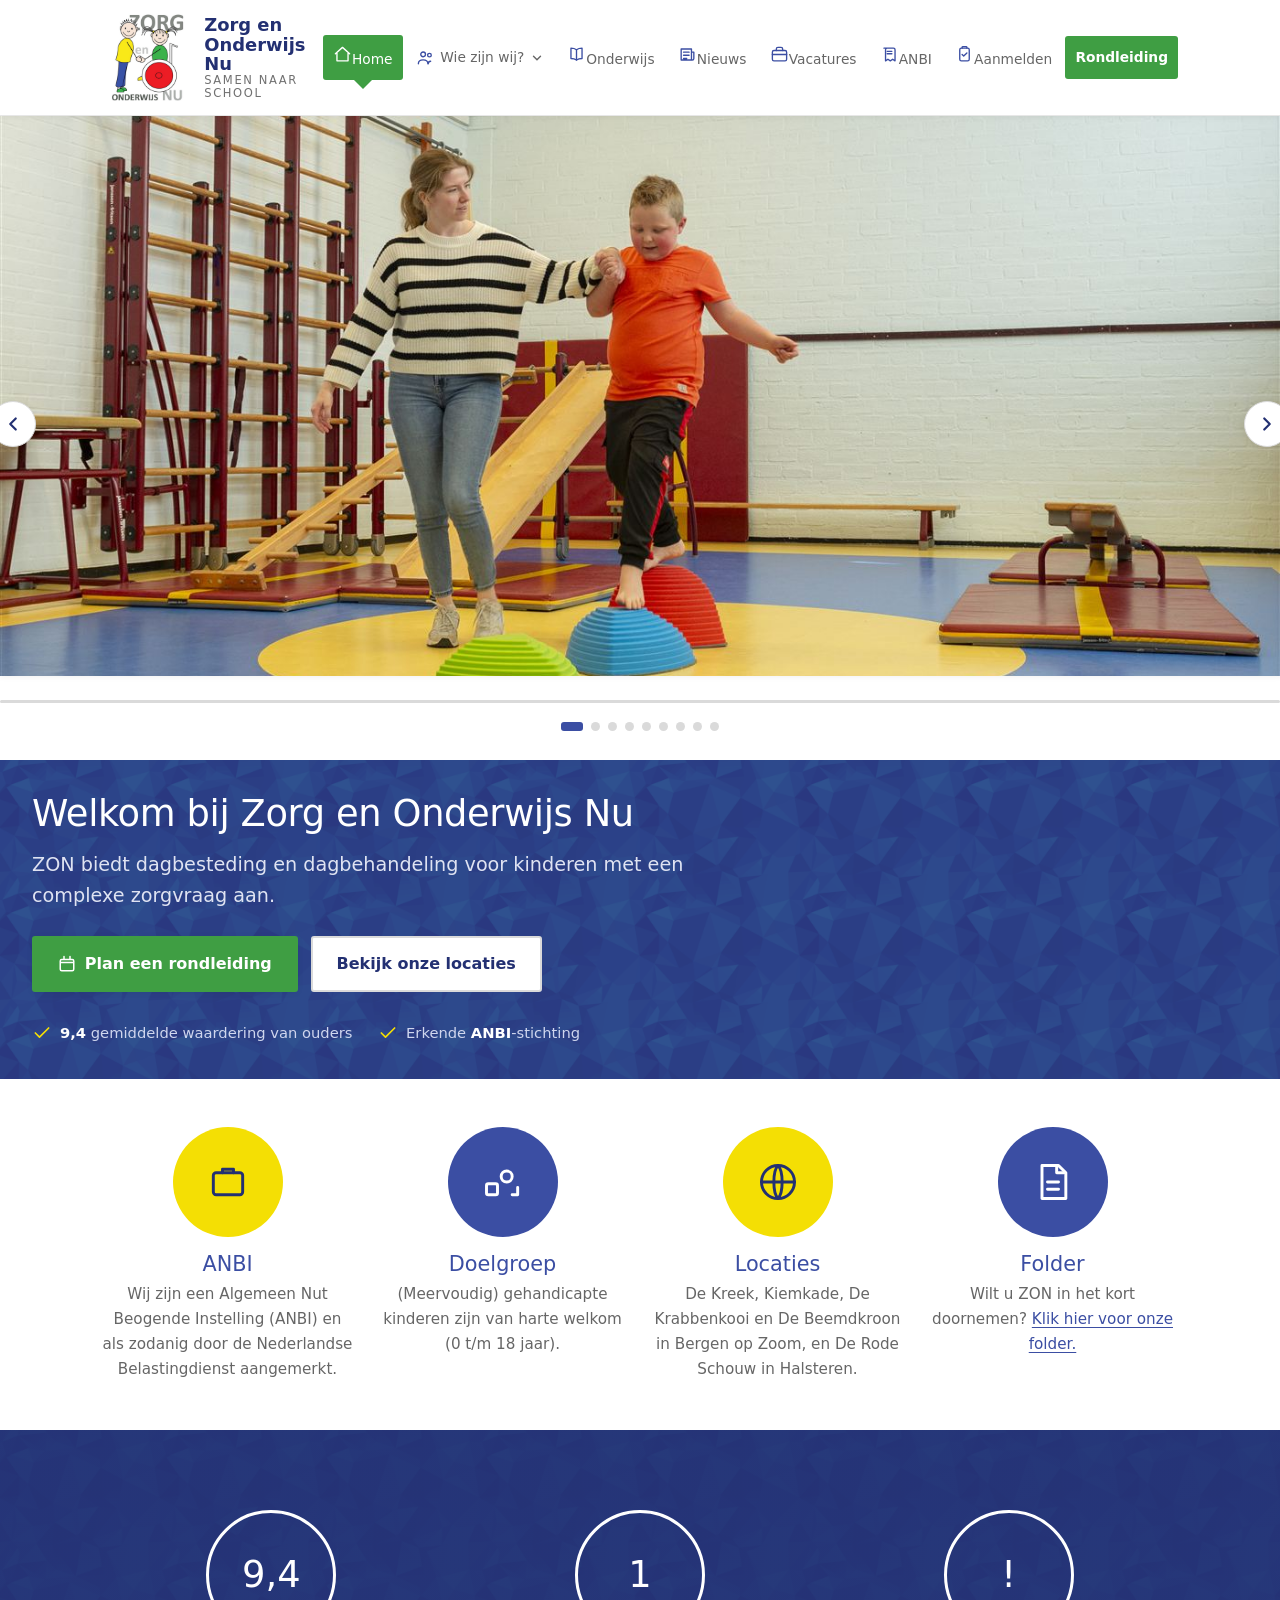
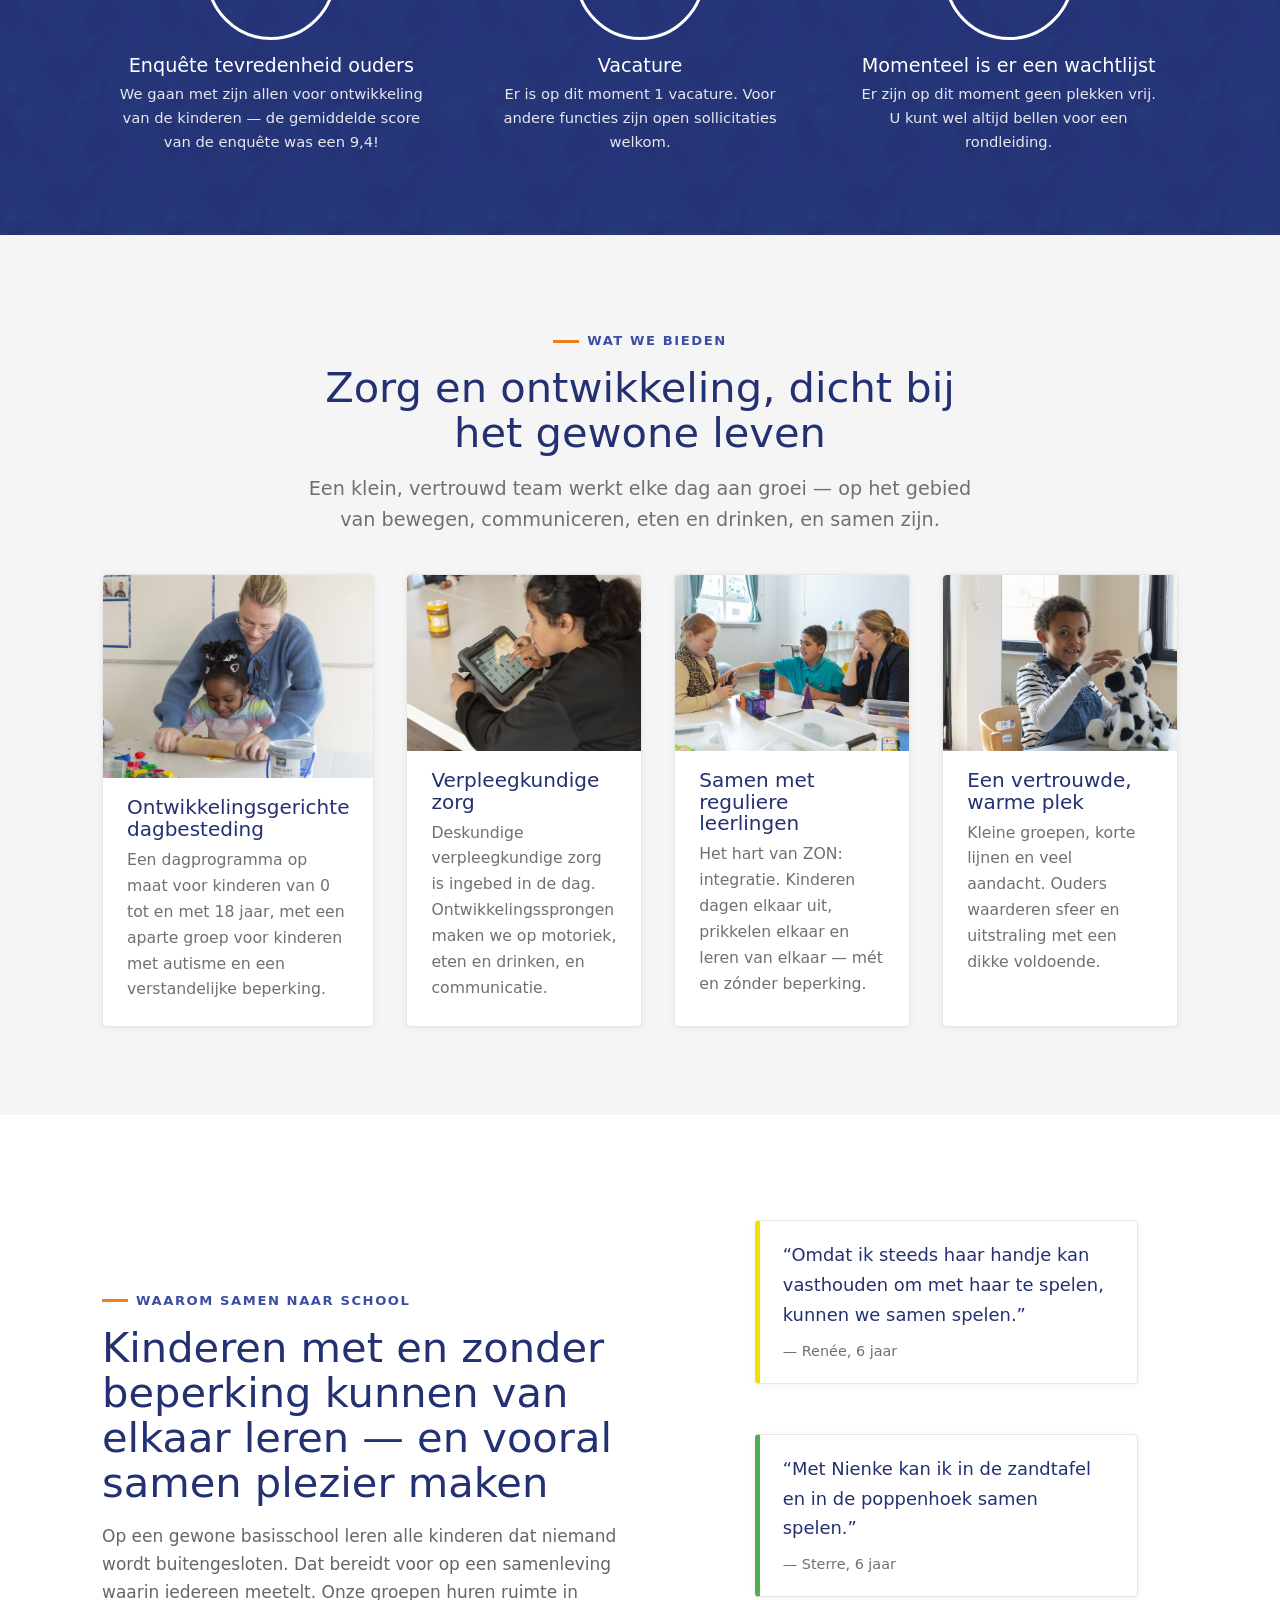
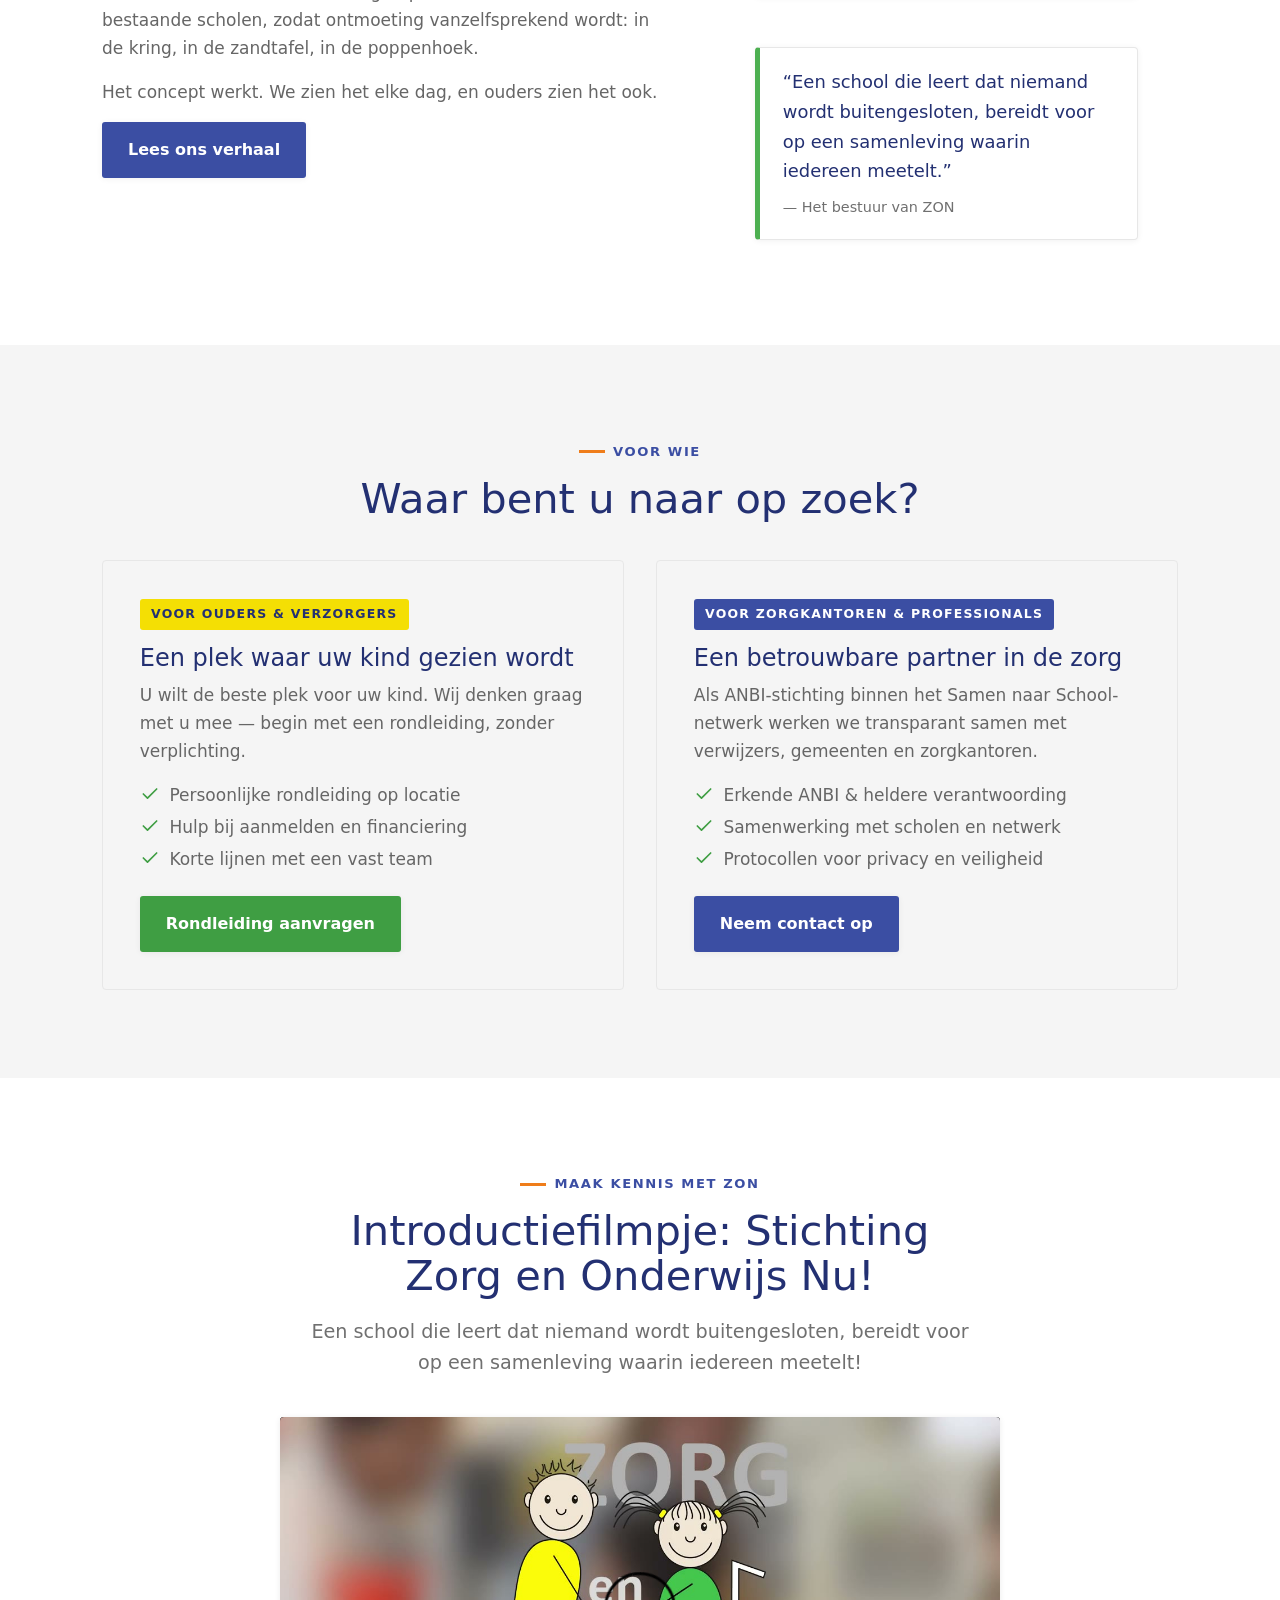
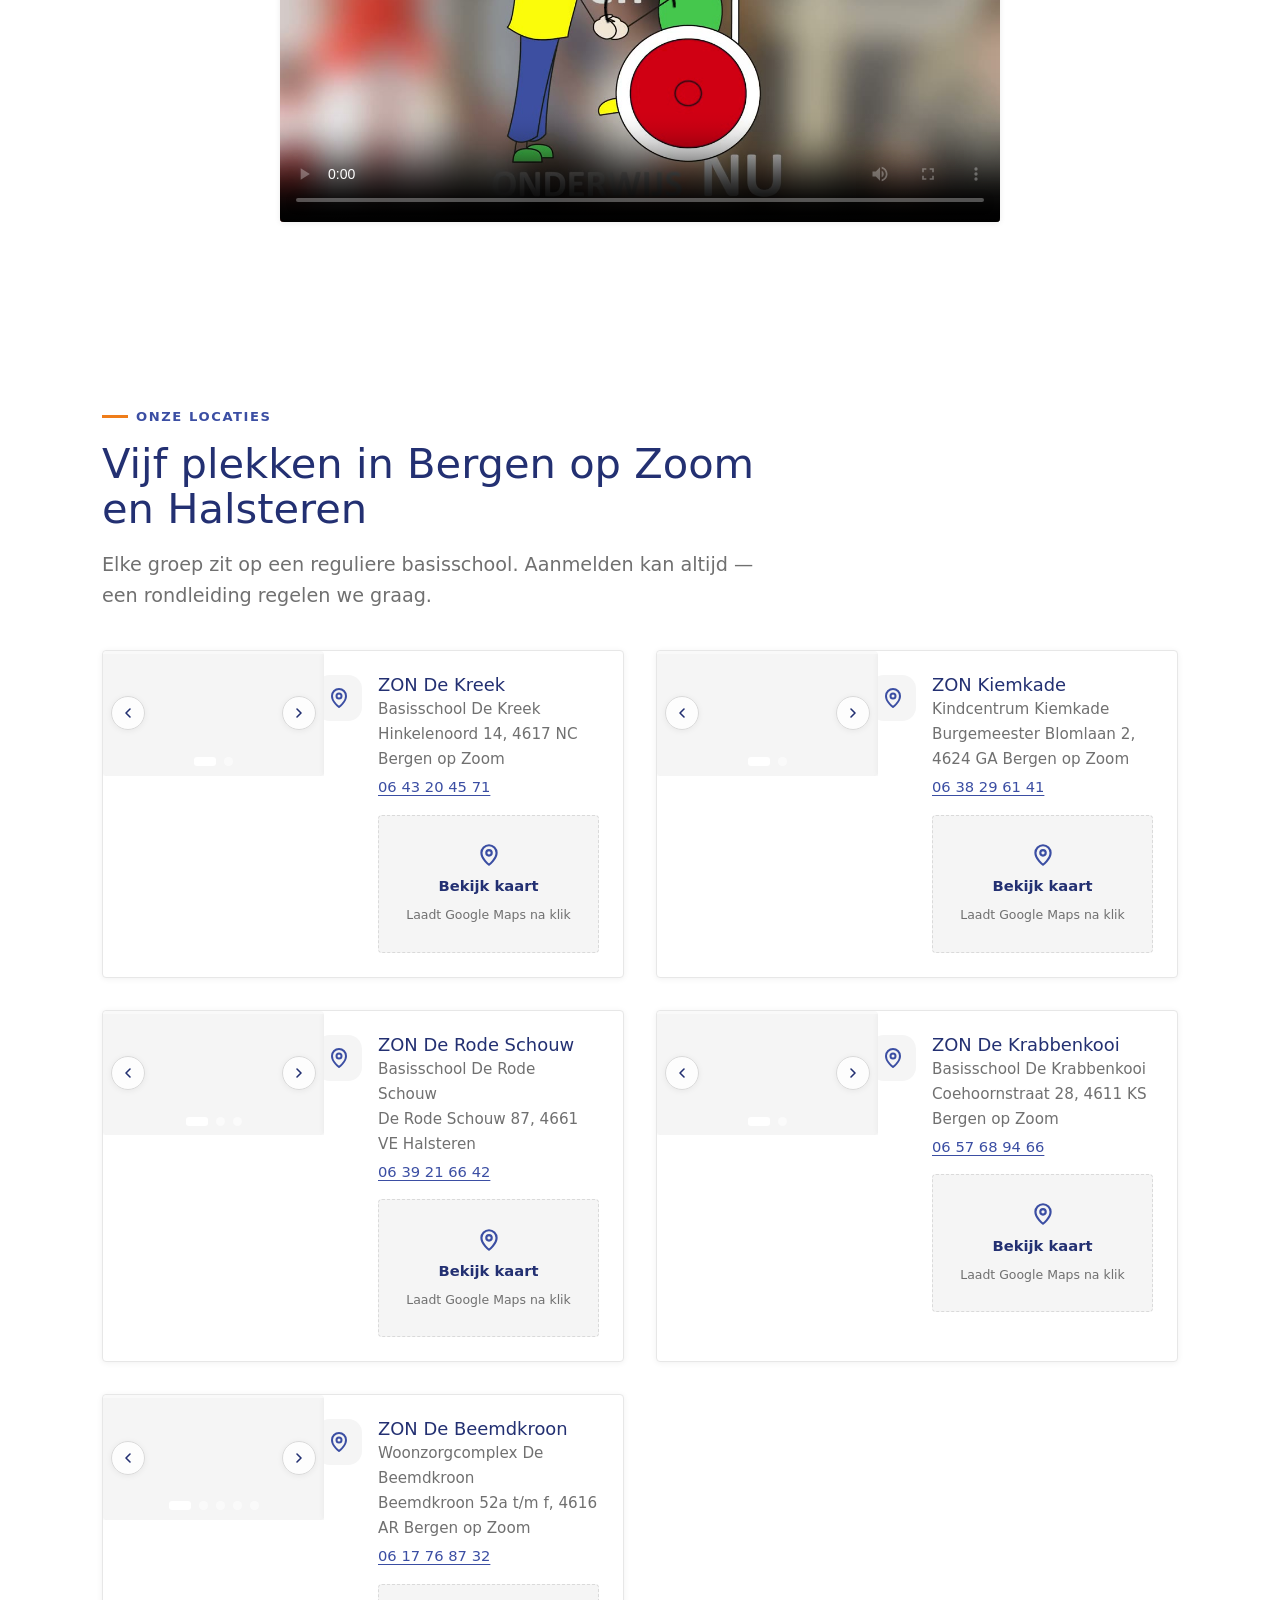
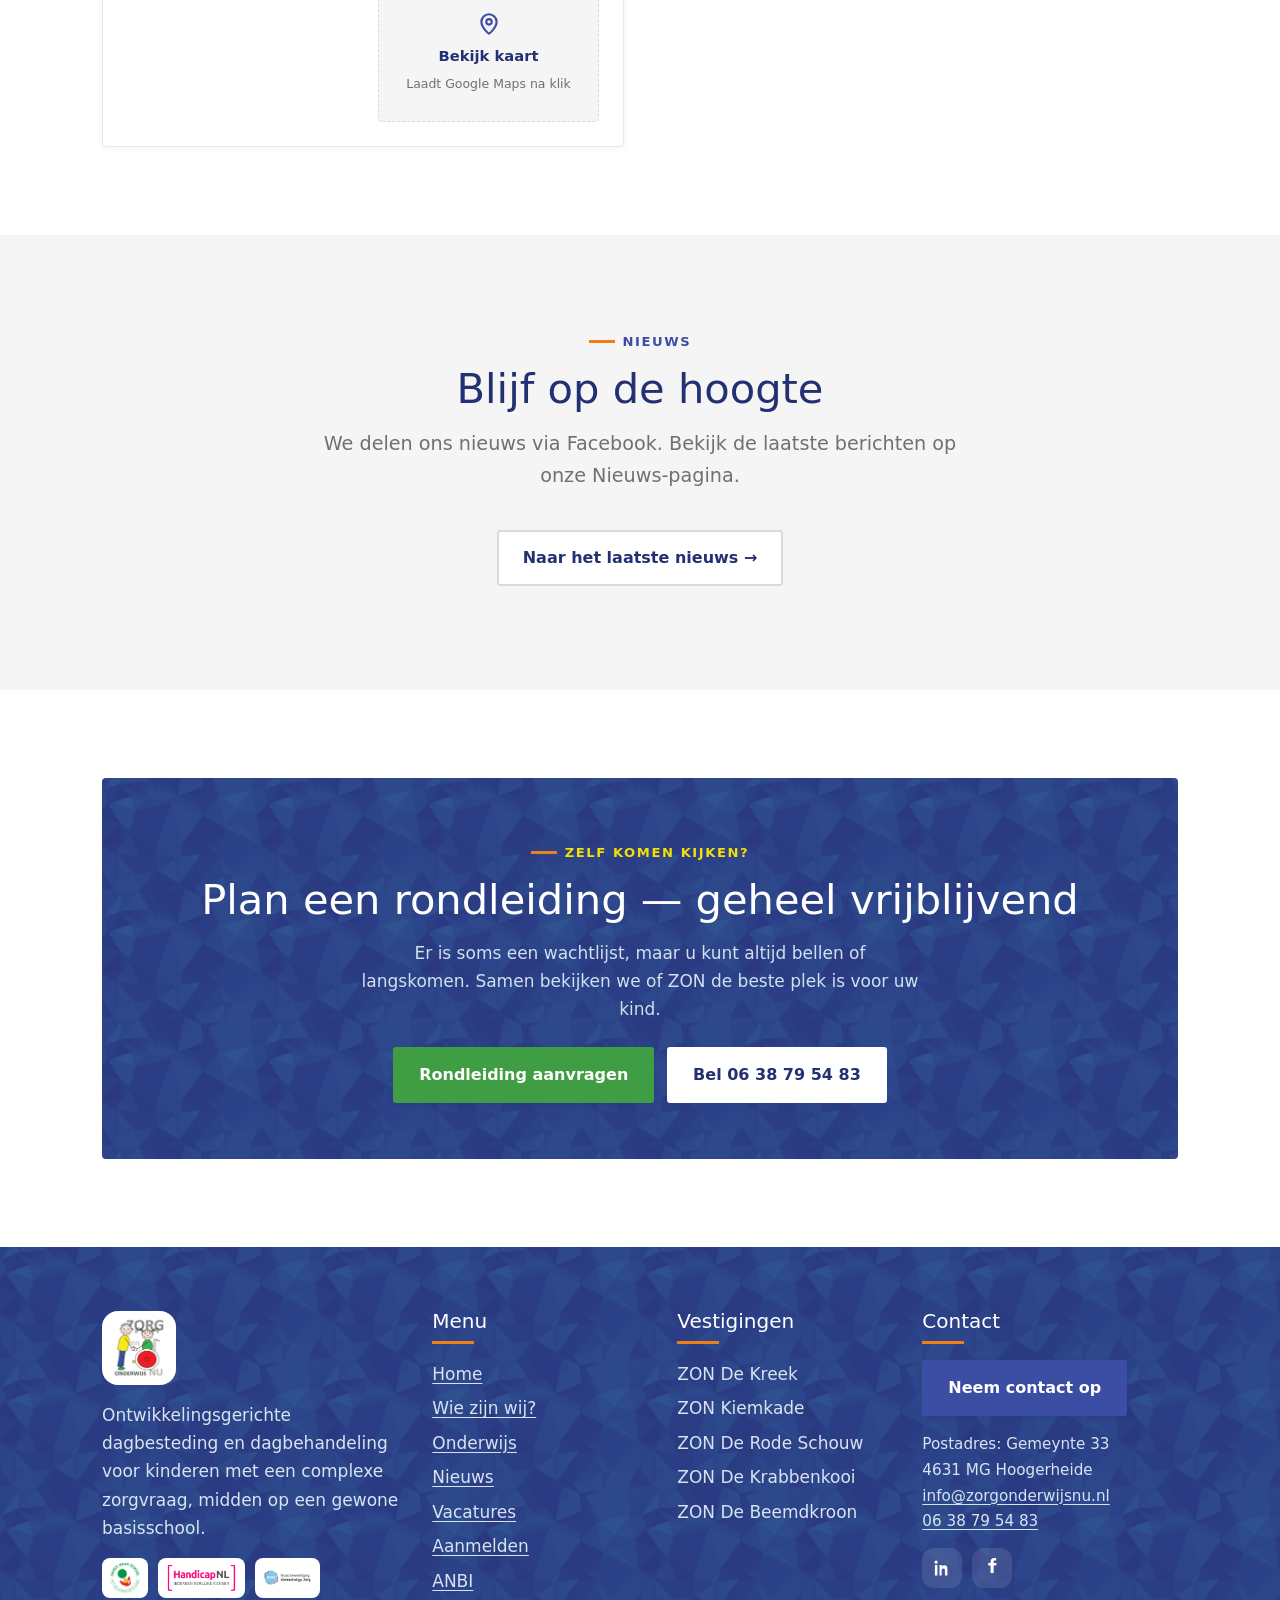
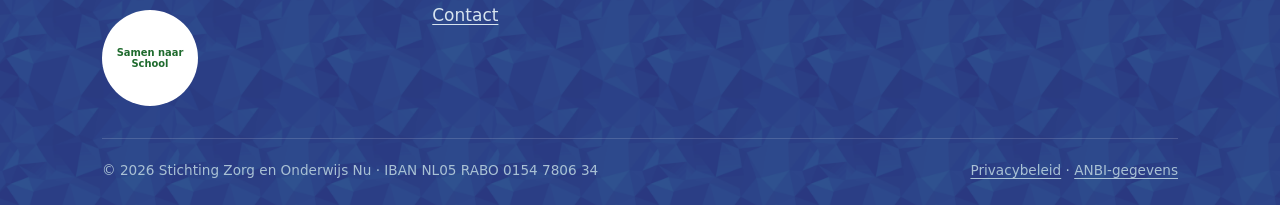
==== commit 26ebe120: "Add slider progress bar everywhere, boost video audio, fix vacature text - Show the autoplay progres" ====
--- a/index.html
+++ b/index.html
@@ -111,6 +111,7 @@
           <button type="button" class="slider-nav slider-next" data-slider-next aria-label="Volgende foto">
             <svg viewBox="0 0 24 24" fill="none" stroke="currentColor" stroke-width="2.4" stroke-linecap="round" stroke-linejoin="round"><path d="M9 18l6-6-6-6"/></svg>
           </button>
+          <div class="slider-progress" data-slider-progress aria-hidden="true"><span class="slider-progress-bar"></span></div>
           <div class="slider-dots" data-slider-dots></div>
         </div>
         <div class="badge-float badge-rating">
@@ -346,6 +347,7 @@
               </ul>
               <button type="button" class="slider-nav slider-prev" data-slider-prev aria-label="Vorige foto"><svg viewBox="0 0 24 24" fill="none" stroke="currentColor" stroke-width="2.4" stroke-linecap="round" stroke-linejoin="round"><path d="M15 18l-6-6 6-6"/></svg></button>
               <button type="button" class="slider-nav slider-next" data-slider-next aria-label="Volgende foto"><svg viewBox="0 0 24 24" fill="none" stroke="currentColor" stroke-width="2.4" stroke-linecap="round" stroke-linejoin="round"><path d="M9 18l6-6-6-6"/></svg></button>
+              <div class="slider-progress" data-slider-progress aria-hidden="true"><span class="slider-progress-bar"></span></div>
               <div class="slider-dots" data-slider-dots></div>
             </div>
           </div>
@@ -372,6 +374,7 @@
               </ul>
               <button type="button" class="slider-nav slider-prev" data-slider-prev aria-label="Vorige foto"><svg viewBox="0 0 24 24" fill="none" stroke="currentColor" stroke-width="2.4" stroke-linecap="round" stroke-linejoin="round"><path d="M15 18l-6-6 6-6"/></svg></button>
               <button type="button" class="slider-nav slider-next" data-slider-next aria-label="Volgende foto"><svg viewBox="0 0 24 24" fill="none" stroke="currentColor" stroke-width="2.4" stroke-linecap="round" stroke-linejoin="round"><path d="M9 18l6-6-6-6"/></svg></button>
+              <div class="slider-progress" data-slider-progress aria-hidden="true"><span class="slider-progress-bar"></span></div>
               <div class="slider-dots" data-slider-dots></div>
             </div>
           </div>
@@ -399,6 +402,7 @@
               </ul>
               <button type="button" class="slider-nav slider-prev" data-slider-prev aria-label="Vorige foto"><svg viewBox="0 0 24 24" fill="none" stroke="currentColor" stroke-width="2.4" stroke-linecap="round" stroke-linejoin="round"><path d="M15 18l-6-6 6-6"/></svg></button>
               <button type="button" class="slider-nav slider-next" data-slider-next aria-label="Volgende foto"><svg viewBox="0 0 24 24" fill="none" stroke="currentColor" stroke-width="2.4" stroke-linecap="round" stroke-linejoin="round"><path d="M9 18l6-6-6-6"/></svg></button>
+              <div class="slider-progress" data-slider-progress aria-hidden="true"><span class="slider-progress-bar"></span></div>
               <div class="slider-dots" data-slider-dots></div>
             </div>
           </div>
@@ -425,6 +429,7 @@
               </ul>
               <button type="button" class="slider-nav slider-prev" data-slider-prev aria-label="Vorige foto"><svg viewBox="0 0 24 24" fill="none" stroke="currentColor" stroke-width="2.4" stroke-linecap="round" stroke-linejoin="round"><path d="M15 18l-6-6 6-6"/></svg></button>
               <button type="button" class="slider-nav slider-next" data-slider-next aria-label="Volgende foto"><svg viewBox="0 0 24 24" fill="none" stroke="currentColor" stroke-width="2.4" stroke-linecap="round" stroke-linejoin="round"><path d="M9 18l6-6-6-6"/></svg></button>
+              <div class="slider-progress" data-slider-progress aria-hidden="true"><span class="slider-progress-bar"></span></div>
               <div class="slider-dots" data-slider-dots></div>
             </div>
           </div>
@@ -454,6 +459,7 @@
               </ul>
               <button type="button" class="slider-nav slider-prev" data-slider-prev aria-label="Vorige foto"><svg viewBox="0 0 24 24" fill="none" stroke="currentColor" stroke-width="2.4" stroke-linecap="round" stroke-linejoin="round"><path d="M15 18l-6-6 6-6"/></svg></button>
               <button type="button" class="slider-nav slider-next" data-slider-next aria-label="Volgende foto"><svg viewBox="0 0 24 24" fill="none" stroke="currentColor" stroke-width="2.4" stroke-linecap="round" stroke-linejoin="round"><path d="M9 18l6-6-6-6"/></svg></button>
+              <div class="slider-progress" data-slider-progress aria-hidden="true"><span class="slider-progress-bar"></span></div>
               <div class="slider-dots" data-slider-dots></div>
             </div>
           </div>
--- a/assets/styles.css
+++ b/assets/styles.css
@@ -244,6 +244,7 @@
 .card h2 { font-size: 1.5rem; }
 .card h3 { color: var(--brand-deep); margin-bottom: .4rem; }
 .card p { color: var(--muted); margin-bottom: 0; font-size: .98rem; }
+.card ul, .card ol { color: var(--muted); font-size: .98rem; }
 .card .icon {
   width: 52px; height: 52px; border-radius: 16px; display: grid; place-items: center;
   margin-bottom: 1rem;
@@ -294,6 +295,7 @@
 .loc-photo .slide { width: 100%; height: 100%; aspect-ratio: auto; align-self: stretch; }
 .loc-photo .slide img { height: 100%; }
 .loc-photo [data-slider] { position: relative; height: 100%; overflow: hidden; }
+.loc-photo .slider-progress { position: absolute; top: 0; left: 0; right: 0; margin-top: 0; height: 3px; background: rgba(255,255,255,.4); border-radius: 0; z-index: 2; }
 .loc-photo .slider-dots { position: absolute; bottom: .6rem; left: 0; right: 0; margin: 0; z-index: 2; }
 .loc-photo .slider-dots button { background: rgba(255,255,255,.55); }
 .loc-photo .slider-dots button[aria-current="true"] { background: #fff; }
@@ -549,6 +551,8 @@
   background: var(--line-cool); cursor: pointer; transition: .2s ease;
 }
 .slider-dots button[aria-current="true"] { background: var(--brand); width: 22px; border-radius: var(--pill); }
+.slider-progress { position: relative; height: 3px; margin-top: .9rem; background: var(--line-cool); overflow: hidden; border-radius: var(--pill); }
+.slider-progress-bar { display: block; height: 100%; width: 0%; background: var(--brand); }
 @media (max-width: 640px) {
   .slider-nav { display: none; }
 }
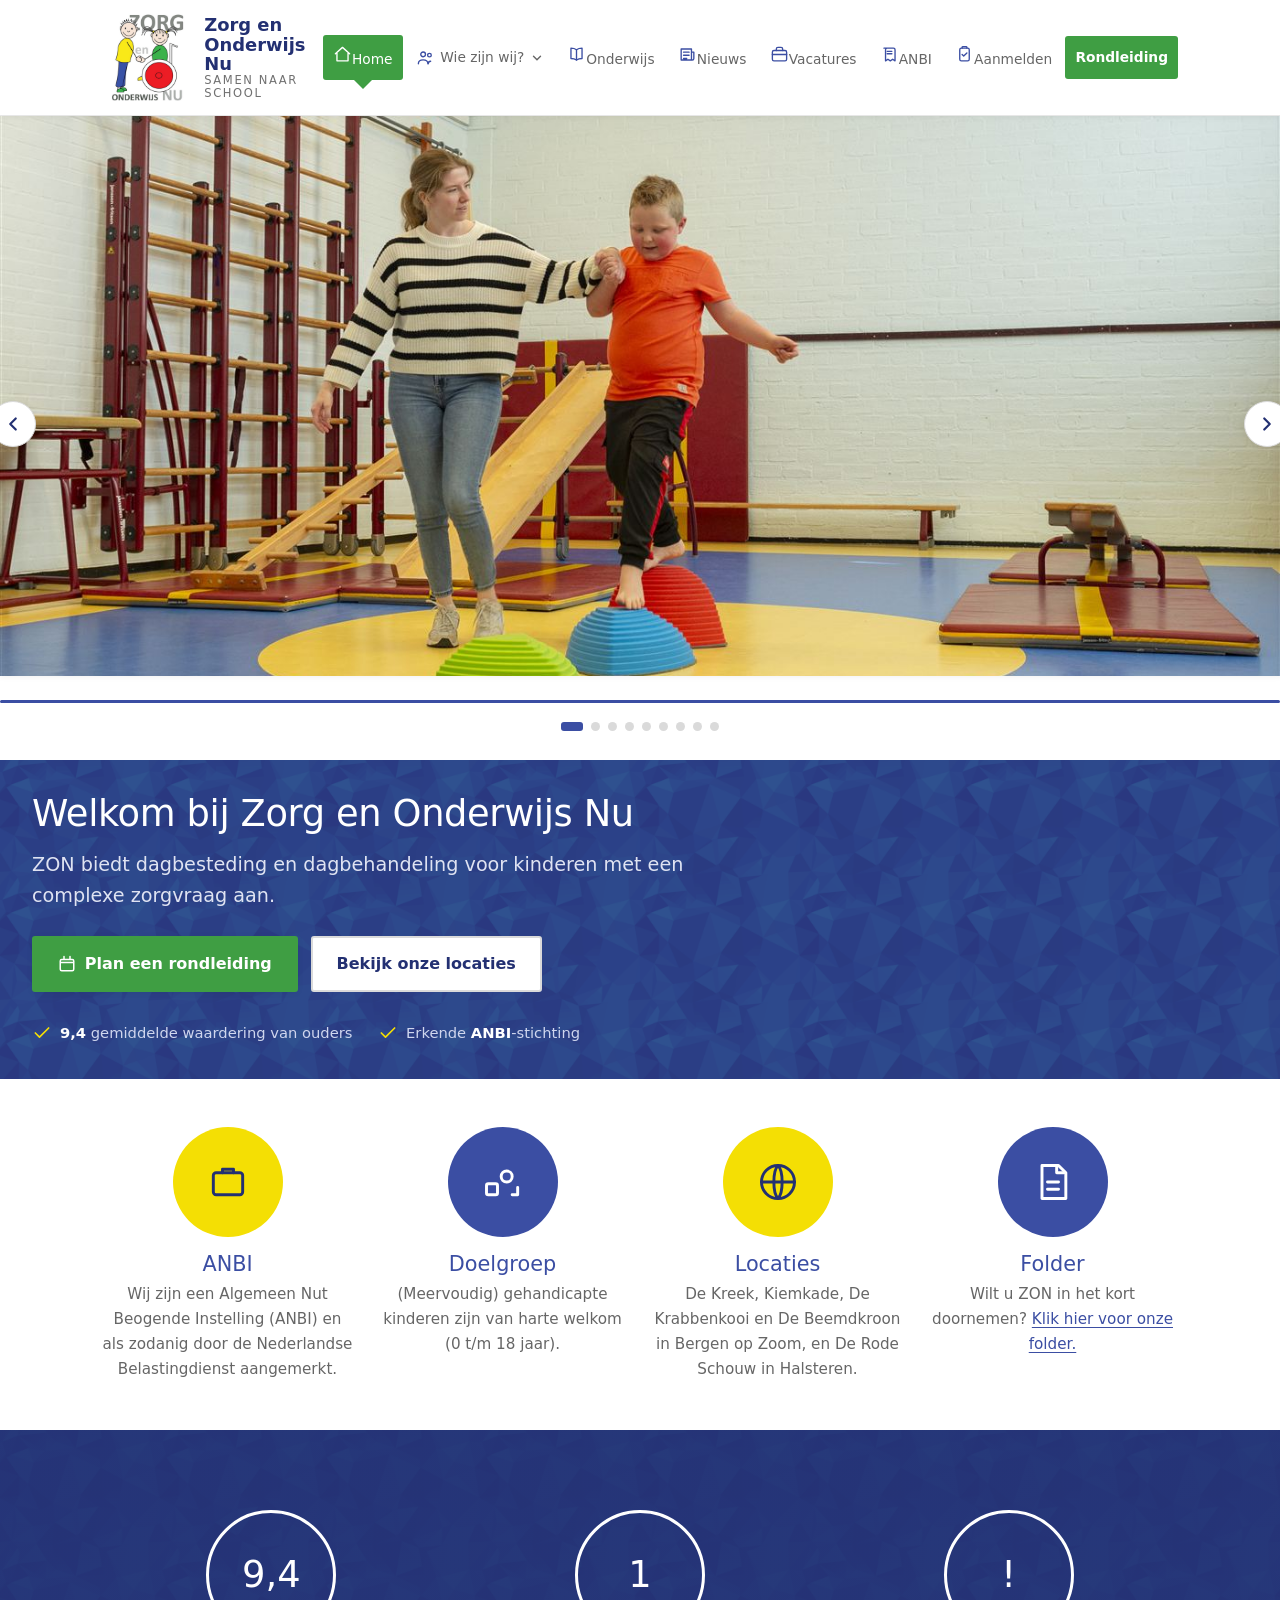
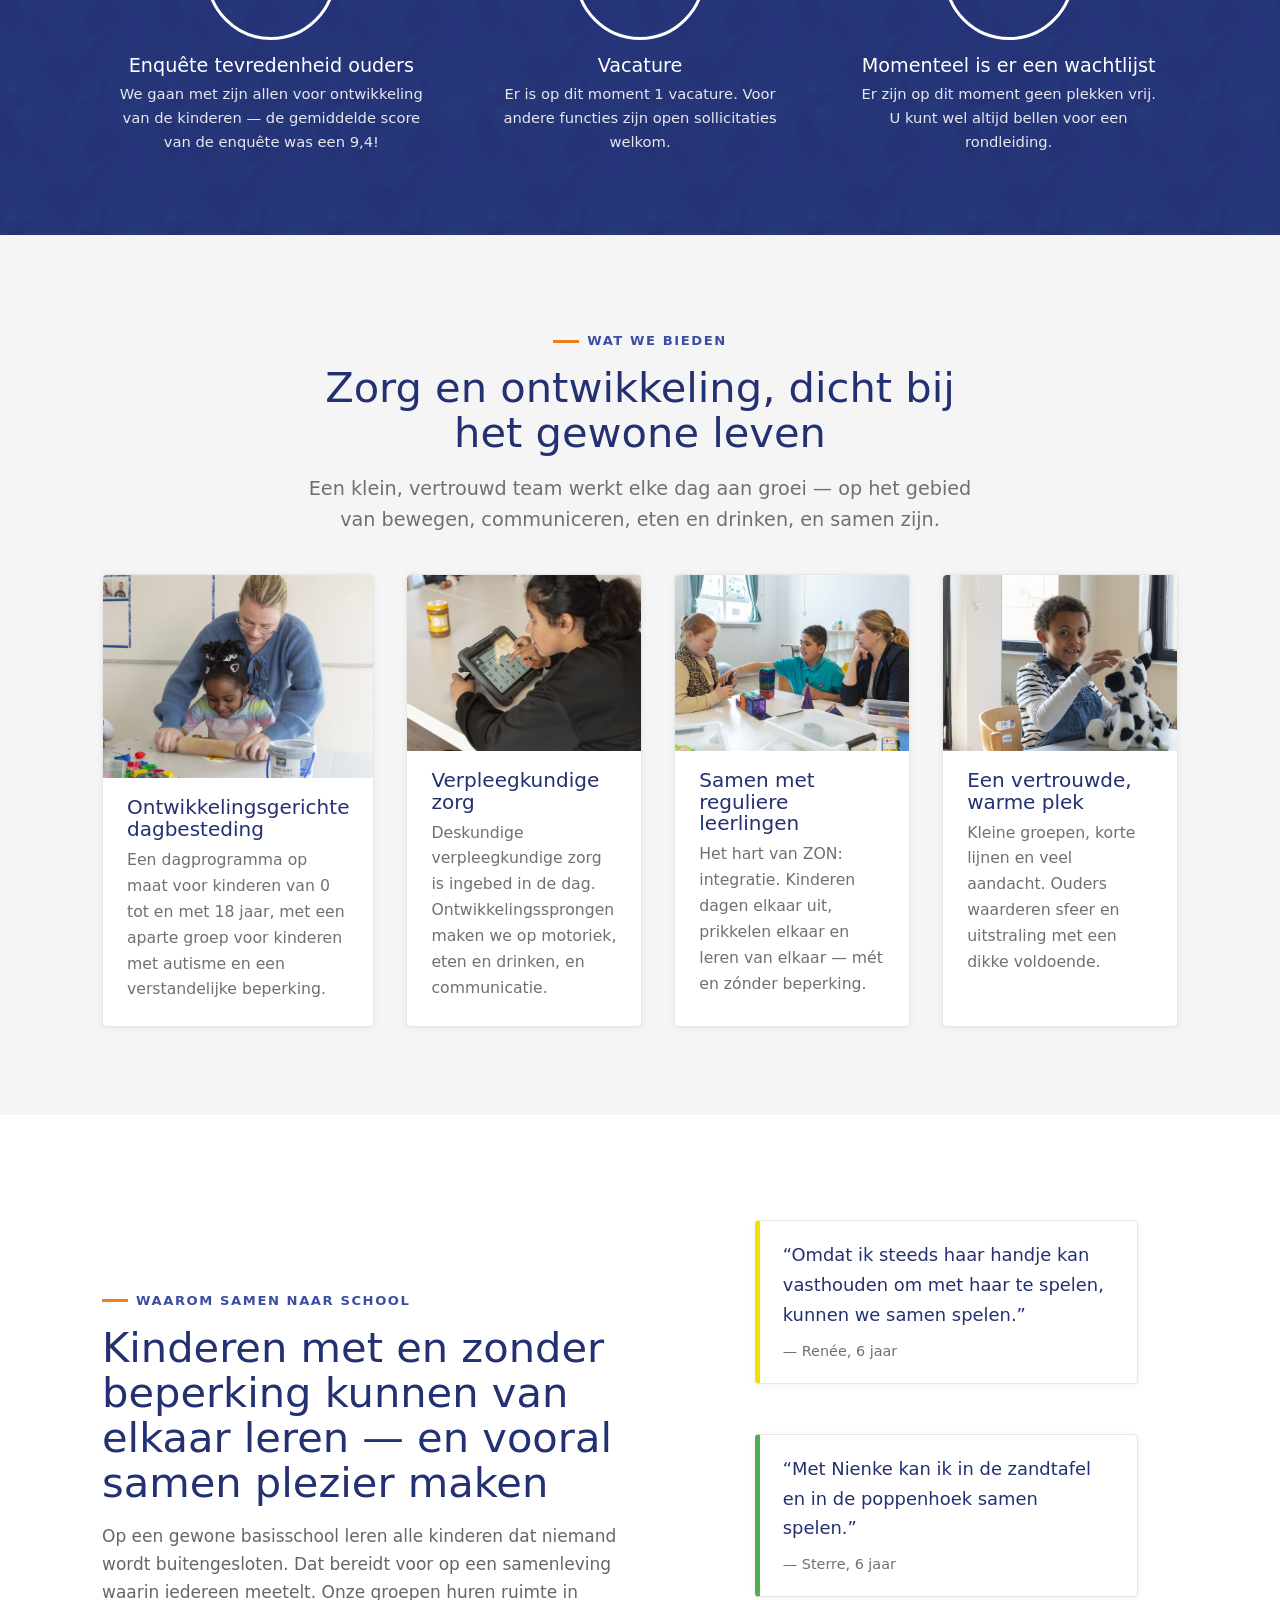
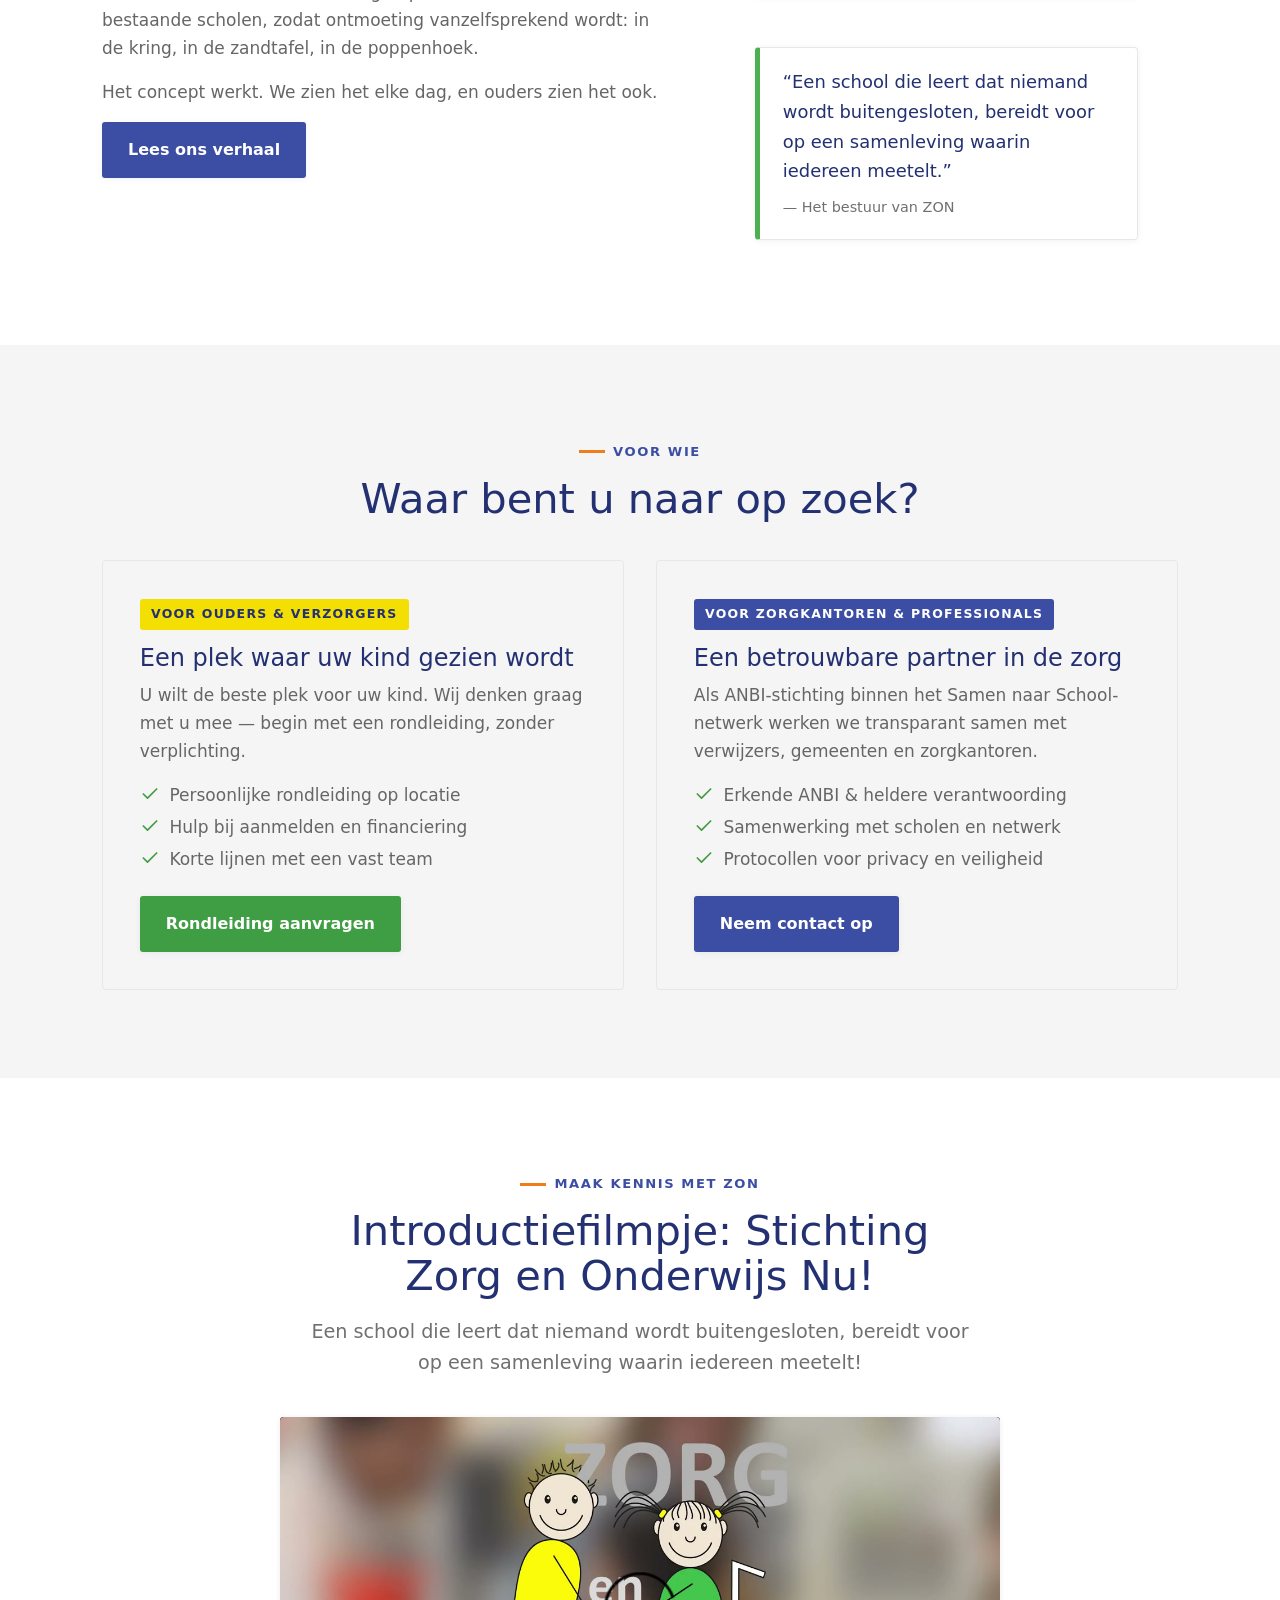
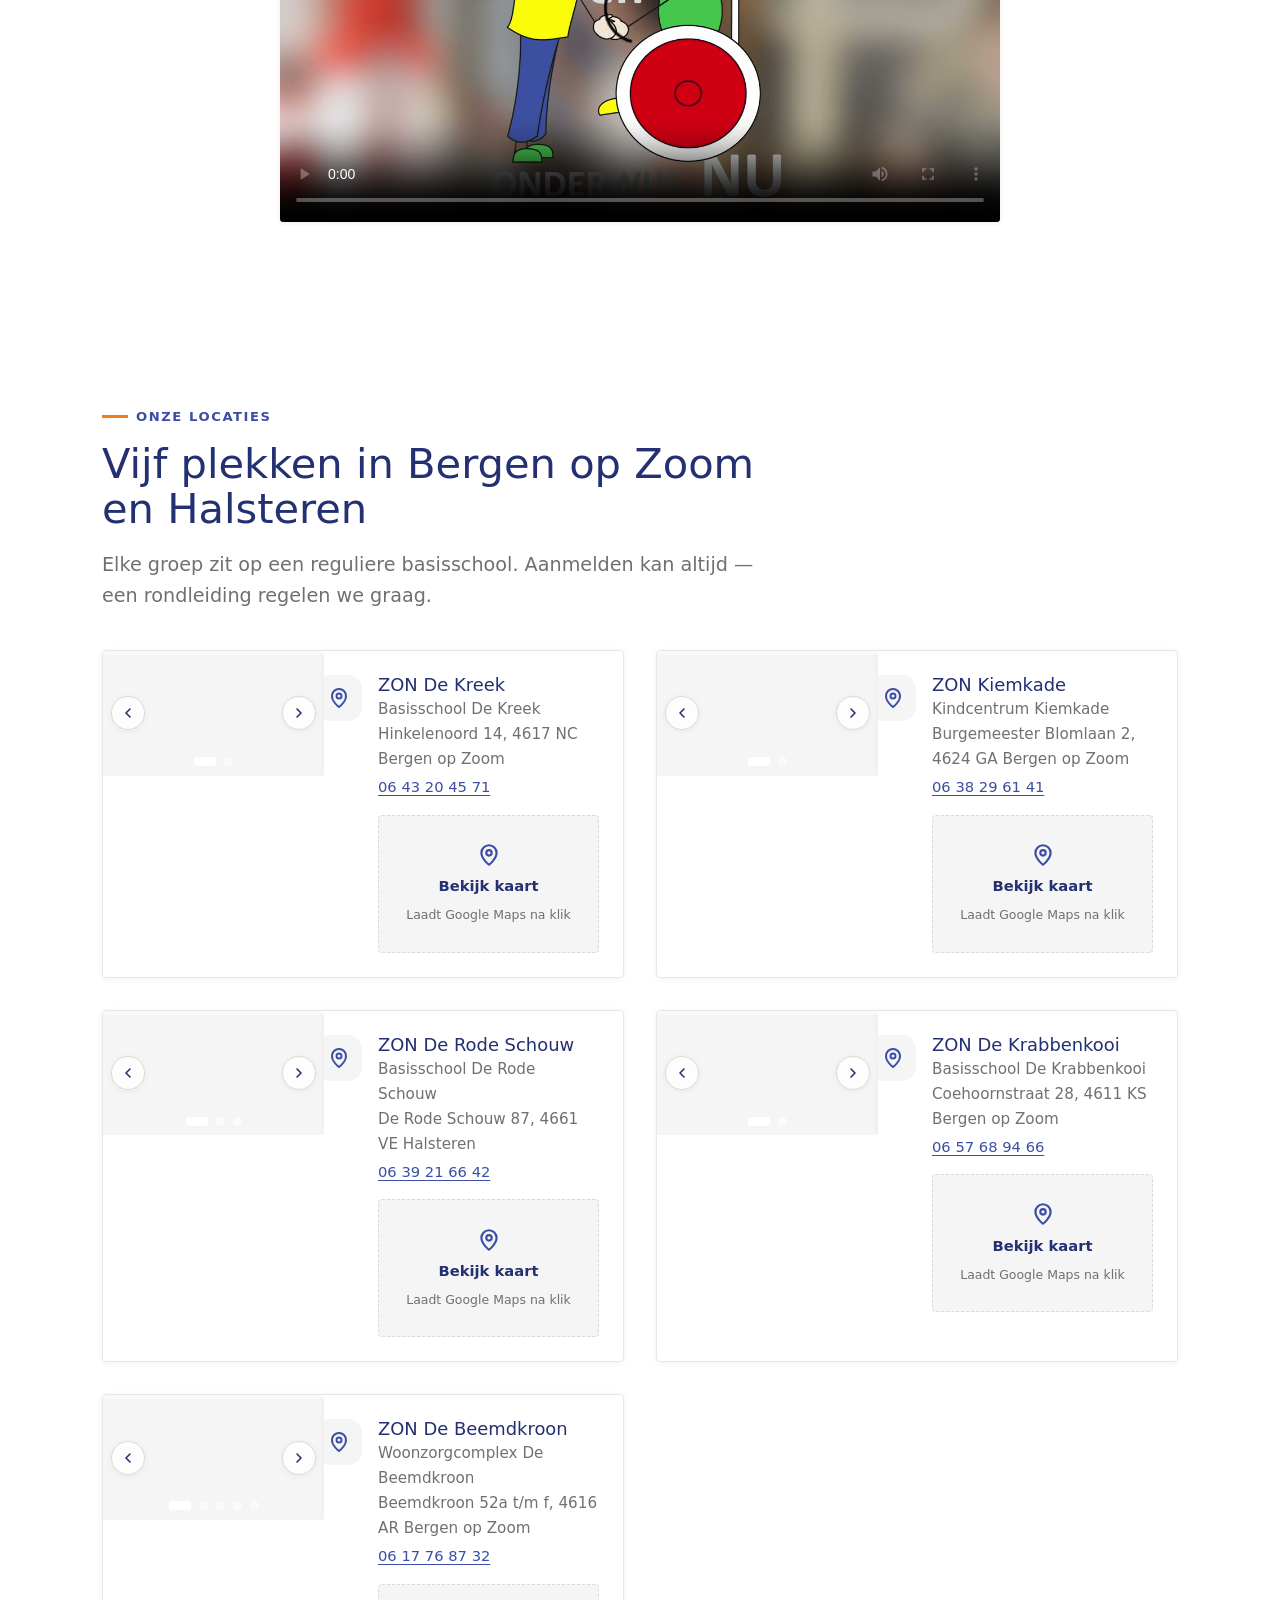
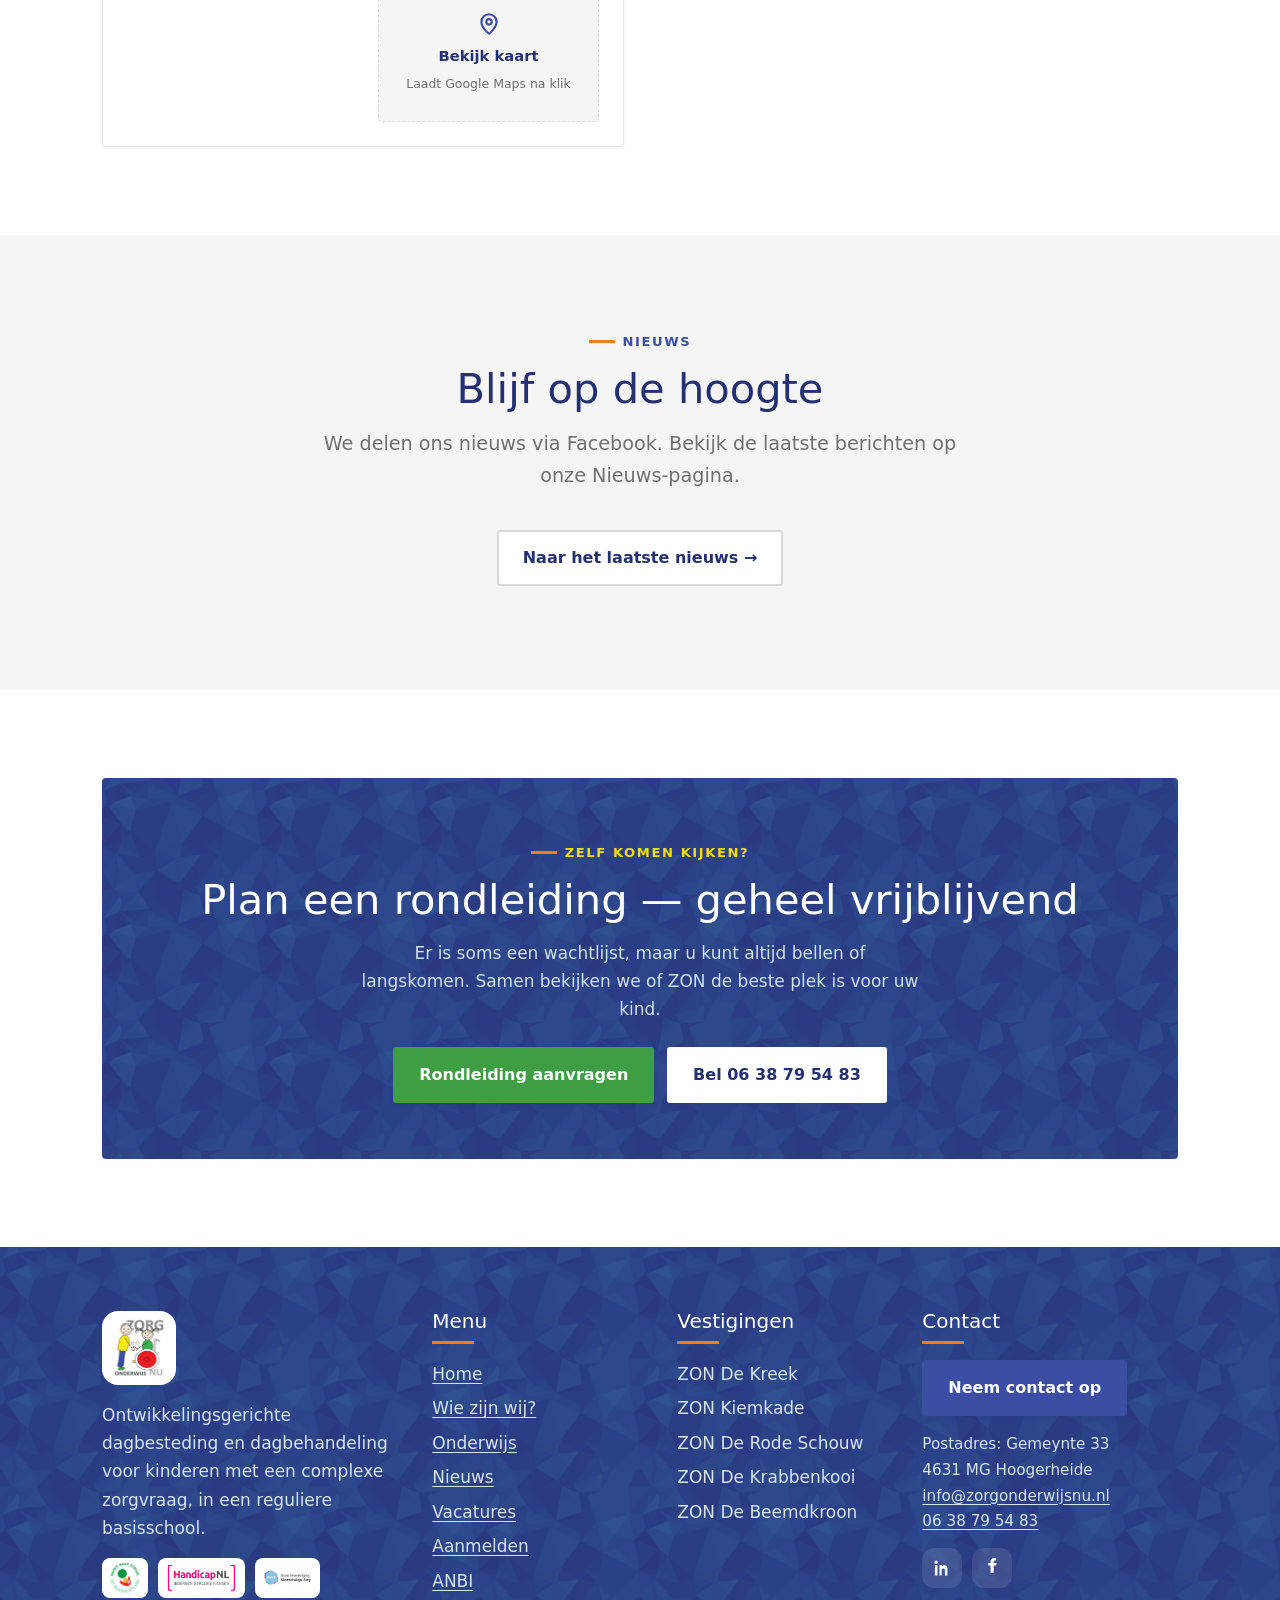
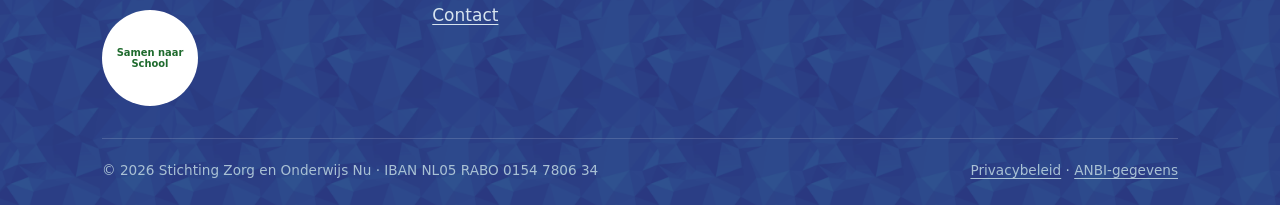
==== commit 981ffc21: "Verwerk bestuursreviewpunten en fix trage hero-slider - Terminologie- en feitcorrecties uit Jeroens " ====
--- a/index.html
+++ b/index.html
@@ -17,6 +17,7 @@
   <meta name="description" content="Stichting Zorg en Onderwijs Nu (ZON) biedt ontwikkelingsgerichte dagbesteding en dagbehandeling voor kinderen (0–18 jaar) met een complexe zorgvraag, midden op reguliere basisscholen in Bergen op Zoom en Halsteren.">
   <link rel="canonical" href="https://www.zorgonderwijsnu.nl/">
   <link rel="icon" type="image/png" href="assets/favicon.png">
+  <link rel="preload" as="image" href="assets/fotos/activiteiten/gymzaal.jpg" fetchpriority="high">
 
   <link rel="preconnect" href="https://fonts.googleapis.com">
   <link rel="preconnect" href="https://fonts.gstatic.com" crossorigin>
@@ -56,7 +57,7 @@
       <li><a href="vacatures.html"><span class="nav-ico" aria-hidden="true"><svg viewBox="0 0 24 24" fill="none" stroke="currentColor" stroke-width="1.7" stroke-linecap="round" stroke-linejoin="round"><rect x="3" y="7" width="18" height="13" rx="2"/><path d="M8 7V5a2 2 0 0 1 2-2h4a2 2 0 0 1 2 2v2M3 12h18"/></svg></span><span class="nav-txt">Vacatures</span></a></li>
       <li><a href="anbi.html"><span class="nav-ico" aria-hidden="true"><svg viewBox="0 0 24 24" fill="none" stroke="currentColor" stroke-width="1.7" stroke-linecap="round" stroke-linejoin="round"><path d="M5 4h12a2 2 0 0 1 2 2v14l-3-2-3 2-3-2-3 2V6a2 2 0 0 1 2-2z"/><path d="M9 8h6M9 11h6"/></svg></span><span class="nav-txt">ANBI</span></a></li>
       <li><a href="aanmelden.html"><span class="nav-ico" aria-hidden="true"><svg viewBox="0 0 24 24" fill="none" stroke="currentColor" stroke-width="1.7" stroke-linecap="round" stroke-linejoin="round"><rect x="6" y="4" width="12" height="16" rx="2"/><path d="M9 4V3a1 1 0 0 1 1-1h4a1 1 0 0 1 1 1v1"/><path d="M9 12l2 2 4-4"/></svg></span><span class="nav-txt">Aanmelden</span></a></li>
-      <li class="cta-item"><a href="aanmelden.html">Rondleiding</a></li>
+      <li class="cta-item"><a href="rondleiding.html">Rondleiding</a></li>
     </ul>
   </div>
 </header>
@@ -69,11 +70,11 @@
       <div class="hero-copy">
         <span class="eyebrow modern-only">Welkom bij Zorg en Onderwijs Nu</span>
         <h1 class="modern-only">Ieder kind <span class="hl">hoort erbij</span></h1>
-        <p class="lead modern-only">ZON biedt dagbesteding en dagbehandeling voor kinderen met een complexe zorgvraag aan — midden op een gewone basisschool. Zo groeien kinderen mét en zónder beperking samen op: samen leren, samen spelen.</p>
+        <p class="lead modern-only">ZON biedt dagbesteding en dagbehandeling voor kinderen met een complexe zorgvraag aan — in een reguliere basisschool. Zo groeien kinderen mét en zónder beperking samen op: samen leren, samen spelen.</p>
         <h1 class="classic-only">Welkom bij Zorg en Onderwijs Nu</h1>
         <p class="lead classic-only">ZON biedt dagbesteding en dagbehandeling voor kinderen met een complexe zorgvraag aan.</p>
         <div class="hero-cta">
-          <a class="btn btn--primary" href="aanmelden.html">
+          <a class="btn btn--primary" href="rondleiding.html">
             <svg class="ico" viewBox="0 0 24 24" fill="none" stroke="currentColor" stroke-width="2" stroke-linecap="round" stroke-linejoin="round"><path d="M8 2v4M16 2v4M3 10h18M5 6h14a2 2 0 0 1 2 2v11a2 2 0 0 1-2 2H5a2 2 0 0 1-2-2V8a2 2 0 0 1 2-2z"/></svg>
             Plan een rondleiding
           </a>
@@ -95,7 +96,7 @@
       <div class="hero-panel">
         <div class="slider hero-slider" data-slider role="region" aria-label="Sfeerbeelden van ZON">
           <ul class="slider-track" data-slider-track tabindex="0">
-            <li class="slide"><img src="assets/fotos/activiteiten/gymzaal.jpg" alt="Beweegtherapie in de gymzaal bij ZON" loading="lazy"></li>
+            <li class="slide"><img src="assets/fotos/activiteiten/gymzaal.jpg" alt="Beweegtherapie in de gymzaal bij ZON" loading="eager" fetchpriority="high"></li>
             <li class="slide"><img src="assets/fotos/activiteiten/samen-lezen.jpg" alt="Samen een boek lezen bij ZON" loading="lazy"></li>
             <li class="slide"><img src="assets/fotos/activiteiten/samen-zandbak.jpg" alt="Samen spelen in de zandbak bij ZON" loading="lazy"></li>
             <li class="slide"><img src="assets/fotos/activiteiten/samen-schoolwerk.jpg" alt="Samen schoolwerk doen bij ZON" loading="lazy"></li>
@@ -165,7 +166,7 @@
       <div class="card">
         <h3>Momenteel is er een wachtlijst</h3>
         <p>Er zijn op dit moment geen plekken vrij. Bellen voor een rondleiding kan altijd.</p>
-        <a class="more" href="aanmelden.html">Rondleiding aanvragen →</a>
+        <a class="more" href="rondleiding.html">Rondleiding aanvragen →</a>
       </div>
       <div class="card">
         <h3>Enquête tevredenheid ouders</h3>
@@ -295,7 +296,7 @@
             <li><svg viewBox="0 0 24 24" fill="none" stroke="currentColor" stroke-width="2" stroke-linecap="round" stroke-linejoin="round"><path d="M20 6L9 17l-5-5"/></svg> Hulp bij aanmelden en financiering</li>
             <li><svg viewBox="0 0 24 24" fill="none" stroke="currentColor" stroke-width="2" stroke-linecap="round" stroke-linejoin="round"><path d="M20 6L9 17l-5-5"/></svg> Korte lijnen met een vast team</li>
           </ul>
-          <a class="btn btn--primary" href="aanmelden.html">Rondleiding aanvragen</a>
+          <a class="btn btn--primary" href="rondleiding.html">Rondleiding aanvragen</a>
         </article>
         <article class="path path--pro">
           <span class="tag">Voor zorgkantoren &amp; professionals</span>
@@ -501,7 +502,7 @@
         <h2>Plan een rondleiding — geheel vrijblijvend</h2>
         <p>Er is soms een wachtlijst, maar u kunt altijd bellen of langskomen. Samen bekijken we of ZON de beste plek is voor uw kind.</p>
         <div class="hero-cta">
-          <a class="btn btn--primary" href="aanmelden.html">Rondleiding aanvragen</a>
+          <a class="btn btn--primary" href="rondleiding.html">Rondleiding aanvragen</a>
           <a class="btn btn--light" href="tel:+31638795483">Bel 06 38 79 54 83</a>
         </div>
       </div>
@@ -516,9 +517,9 @@
     <div class="footer-grid">
       <div class="foot-brand">
         <img src="assets/logo-zon.png" alt="Logo Zorg en Onderwijs Nu" width="74" height="74">
-        <p>Ontwikkelingsgerichte dagbesteding en dagbehandeling voor kinderen met een complexe zorgvraag, midden op een gewone basisschool.</p>
+        <p>Ontwikkelingsgerichte dagbesteding en dagbehandeling voor kinderen met een complexe zorgvraag, in een reguliere basisschool.</p>
         <div class="partners">
-          <a href="https://www.nsgk.nl/" target="_blank" rel="noopener noreferrer"><img src="assets/logos/nsgk.png" alt="NSGK" height="40"></a>
+          <a href="https://www.nsgk.nl/" target="_blank" rel="noopener noreferrer"><img src="assets/logos/nsgk.png" alt="Stichting Gehandicapte Kind" height="40"></a>
           <img src="assets/logos/handicapnl.png" alt="HandicapNL" height="40">
           <img src="assets/logos/bvkz.jpg" alt="BVKZ" height="40">
         </div>
--- a/assets/styles.css
+++ b/assets/styles.css
@@ -515,7 +515,7 @@
 }
 .detail-panel[open] summary::after { transform: rotate(-135deg); }
 .detail-panel .detail-body { padding: 0 1.3rem 1.3rem; color: var(--muted); }
-.detail-panel .detail-body h4 { color: var(--brand-deep); font-family: var(--display); font-size: .98rem; margin: 1rem 0 .3rem; }
+.detail-panel .detail-body h4 { color: var(--brand-deep); font-family: var(--display); font-weight: 800; font-size: 1.05rem; margin: 1.3rem 0 .35rem; }
 .detail-panel .detail-body h4:first-child { margin-top: 0; }
 .notice svg { width: 24px; height: 24px; color: var(--sun-deep); flex: none; margin-top: .1rem; }
 .notice p { margin: 0; font-size: .96rem; }
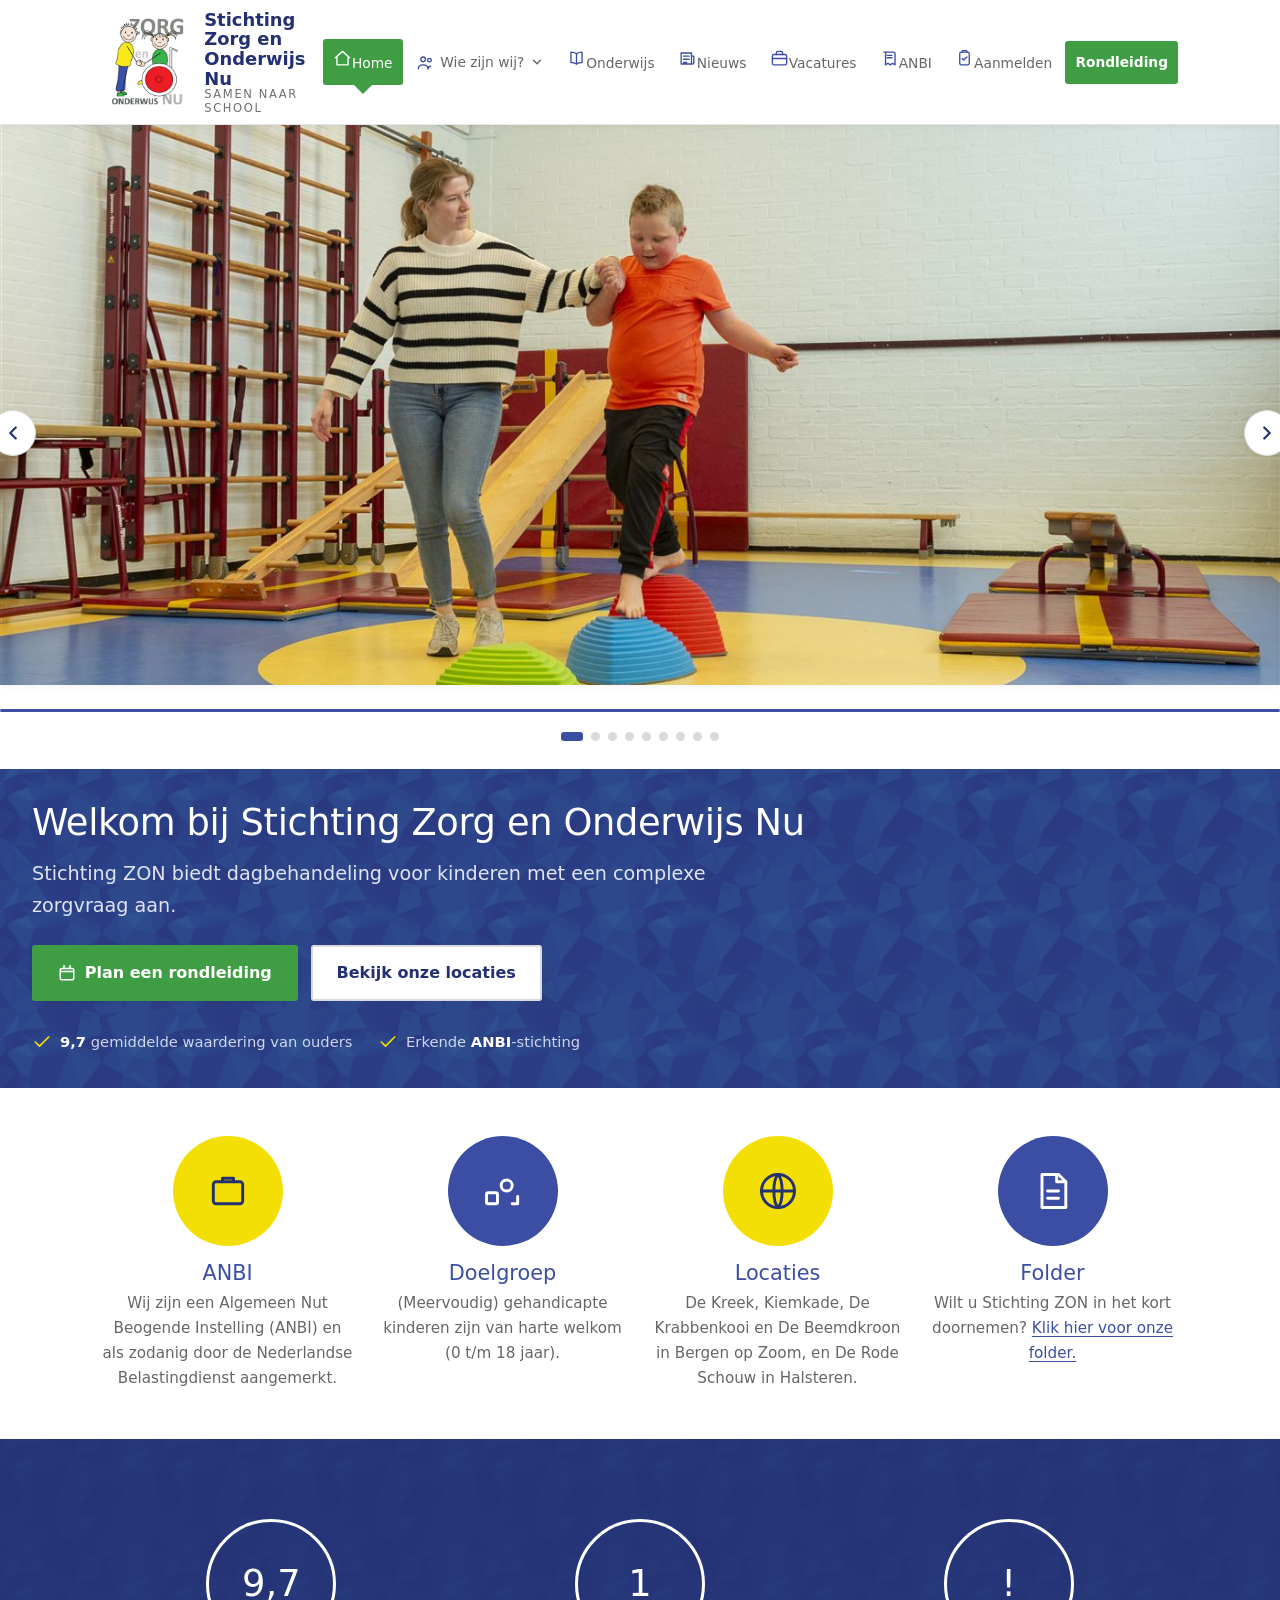
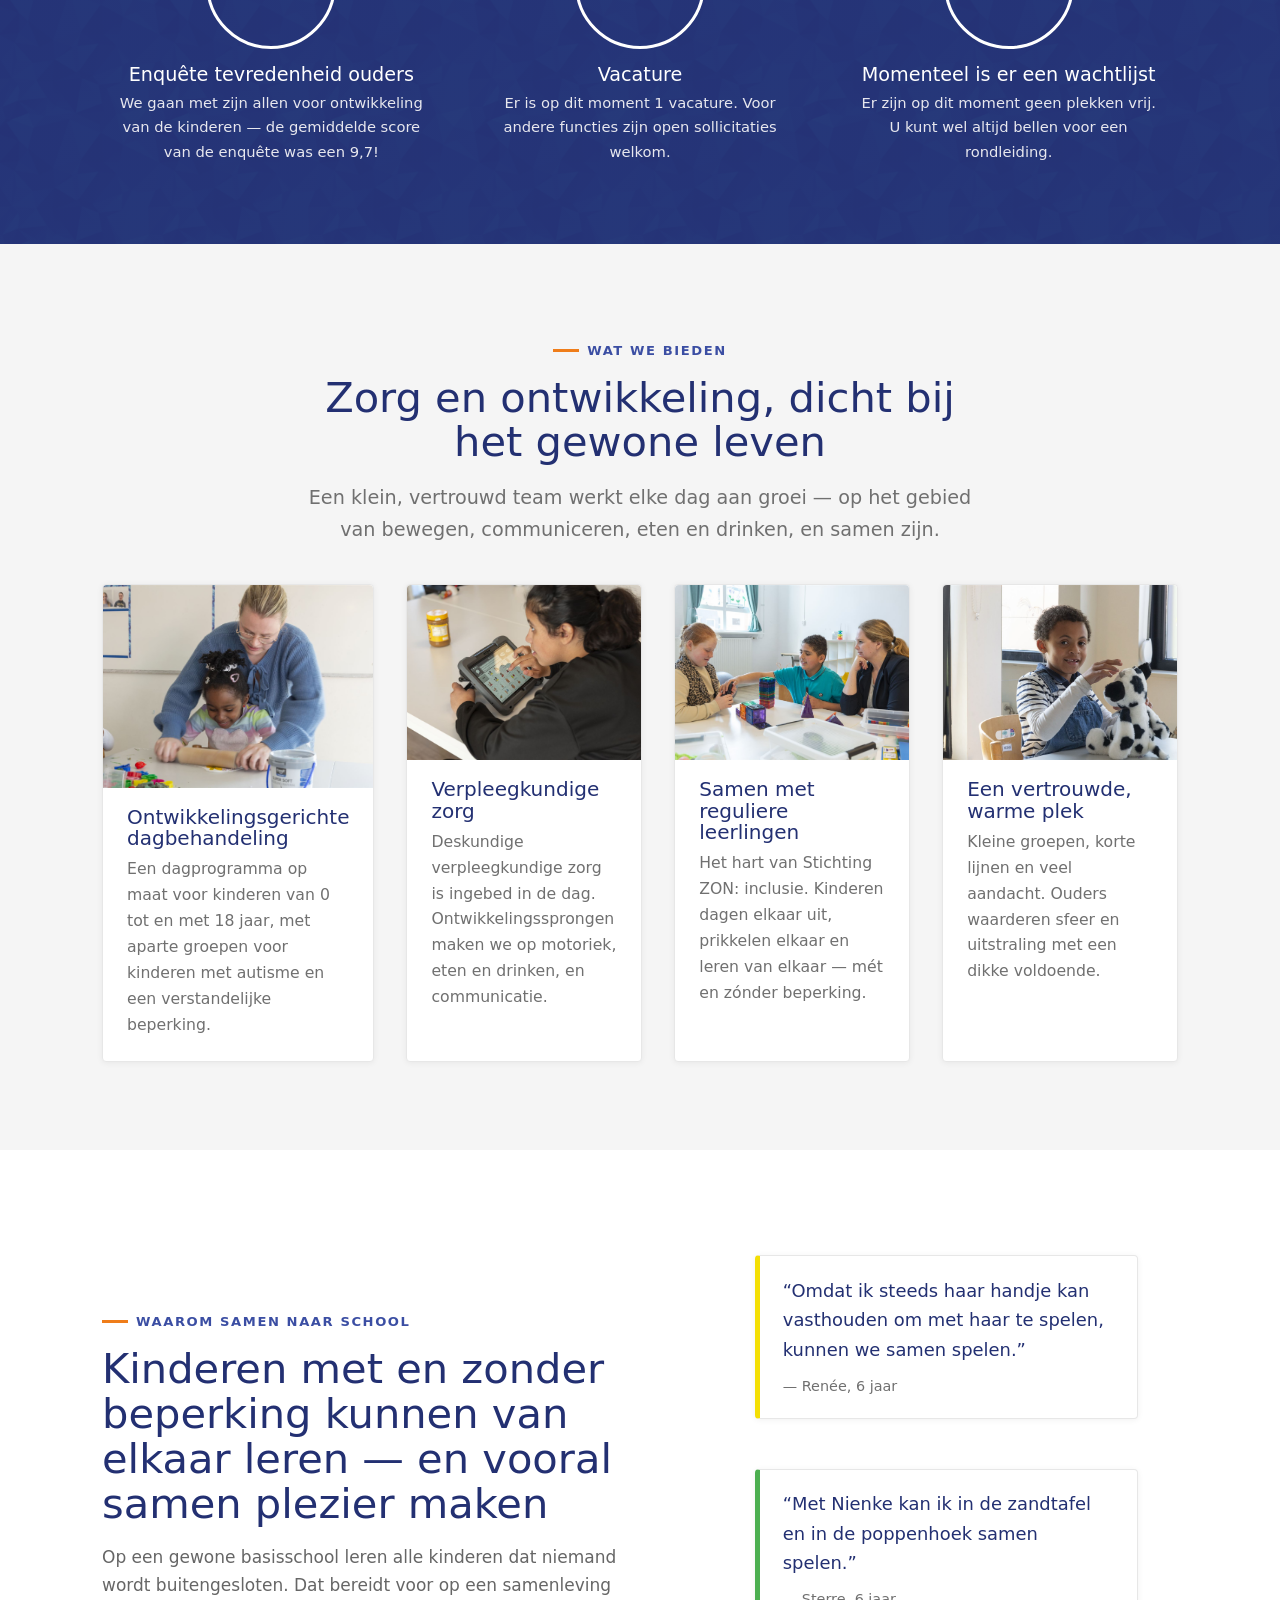
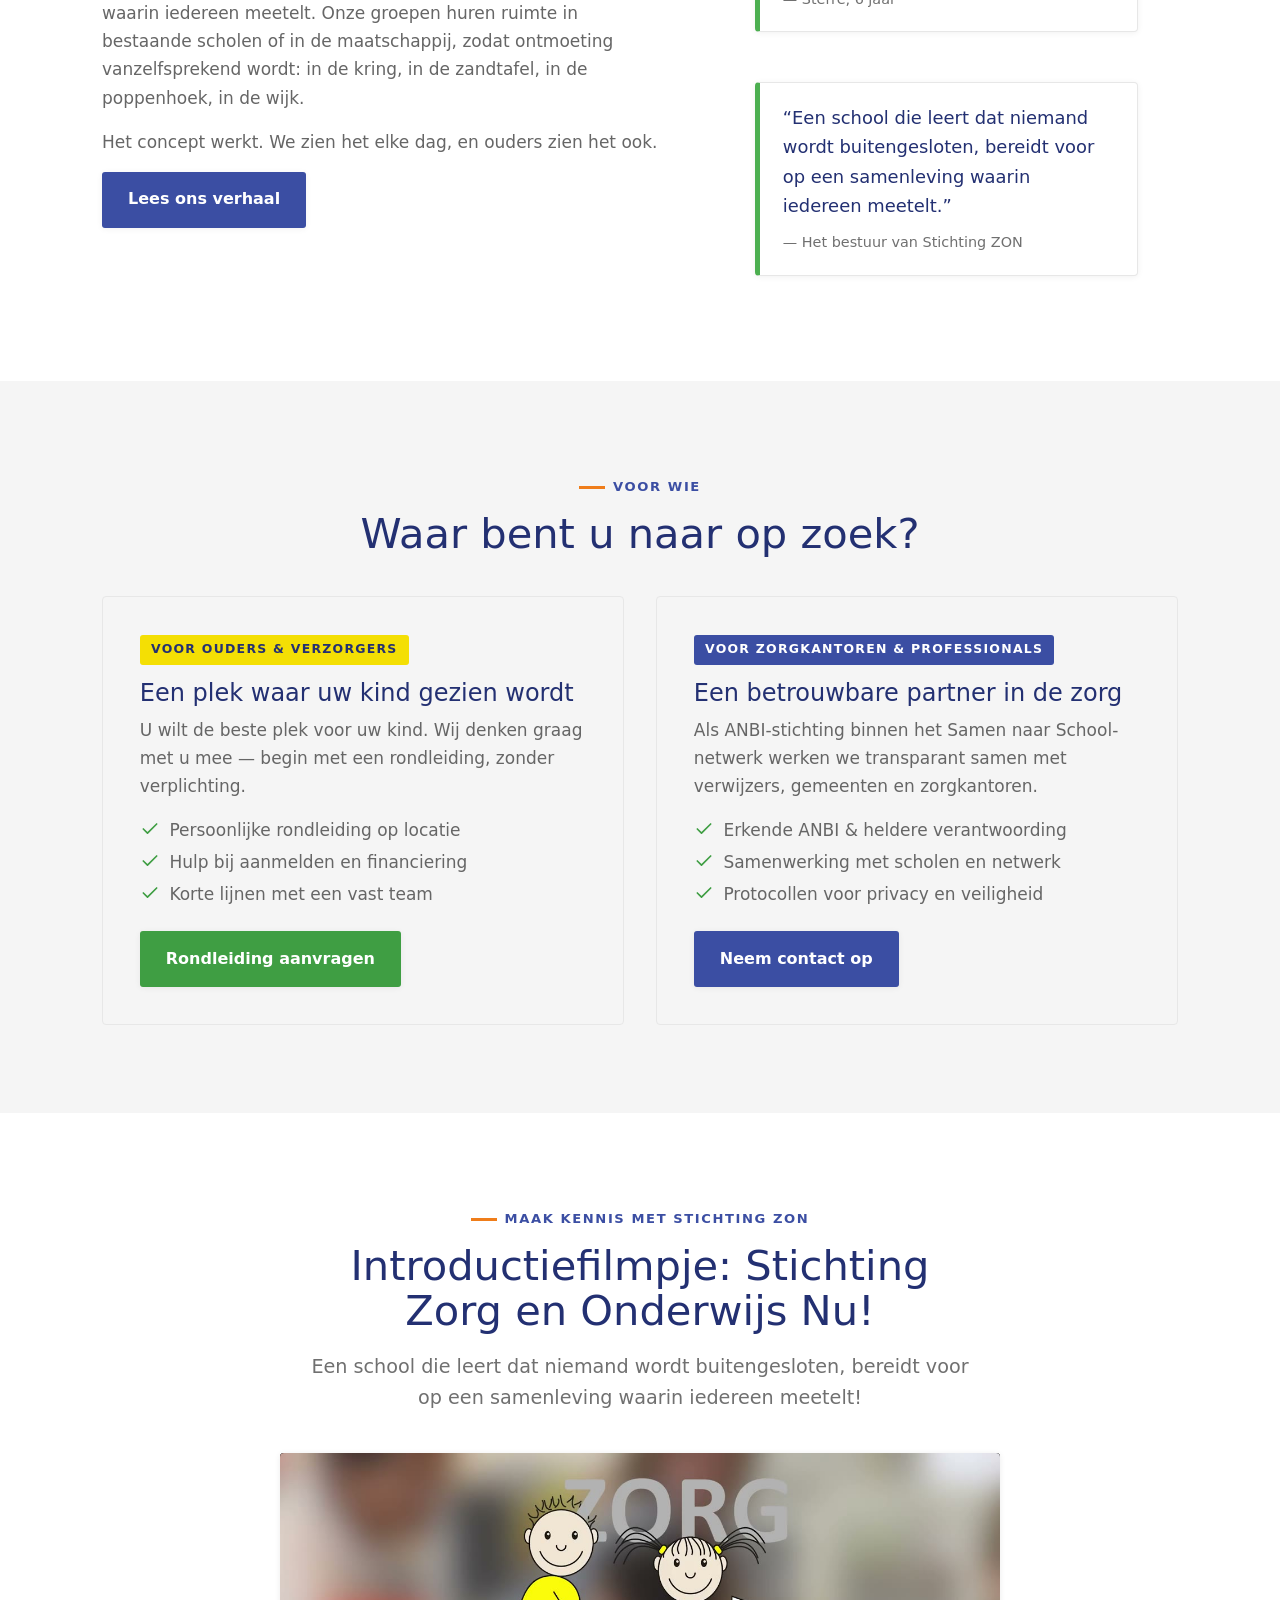
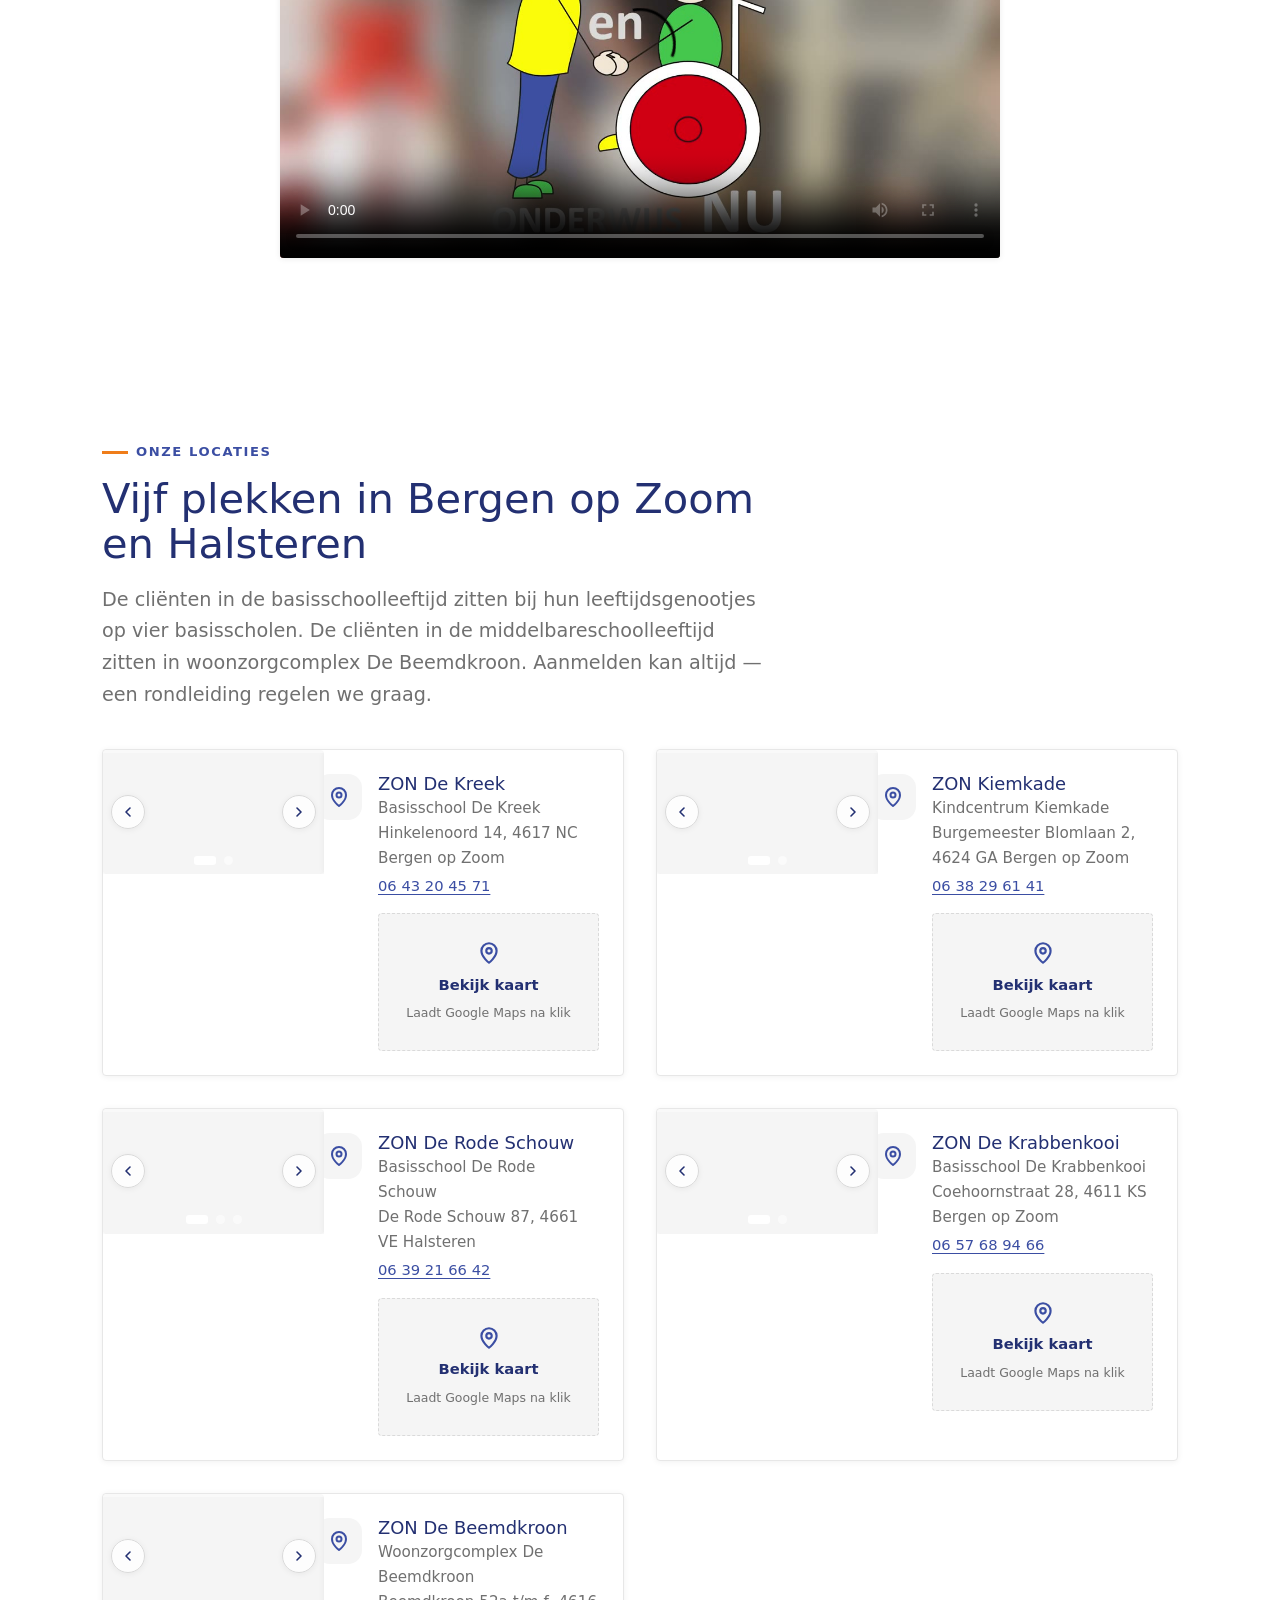
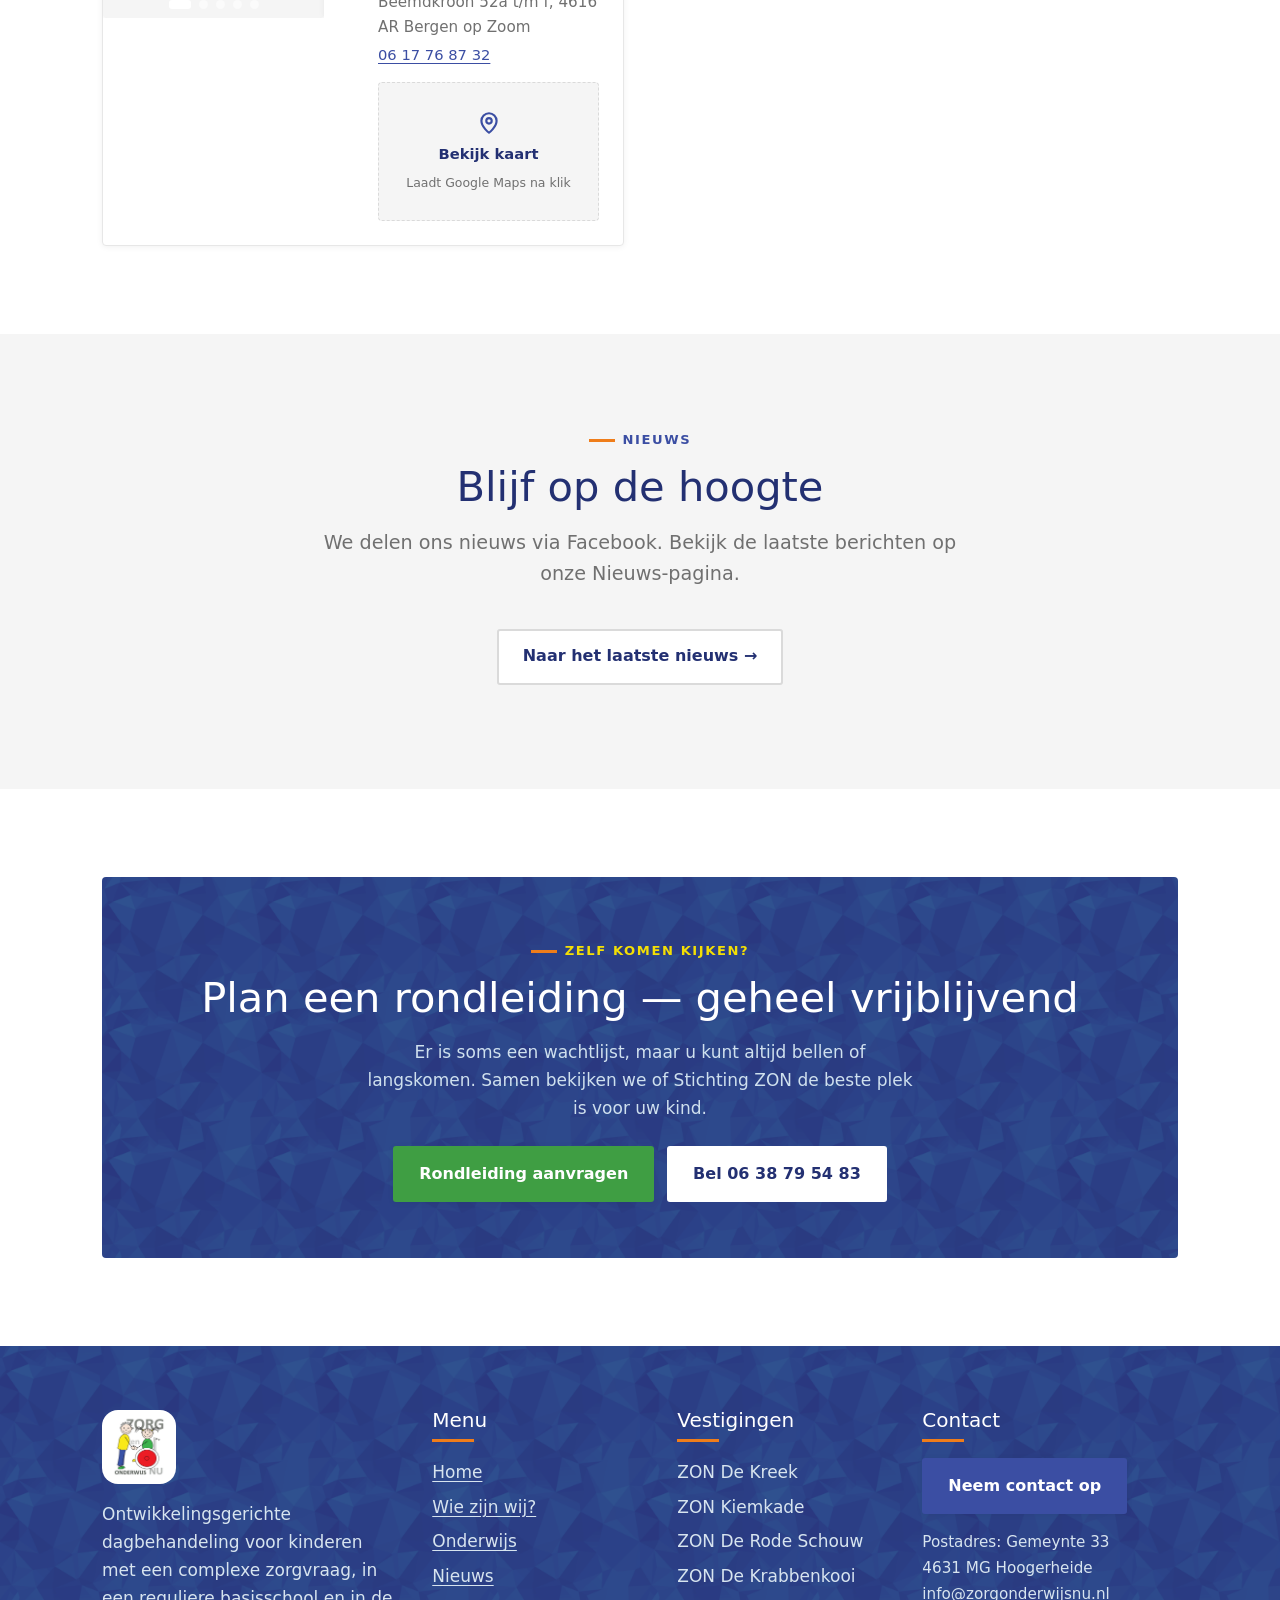
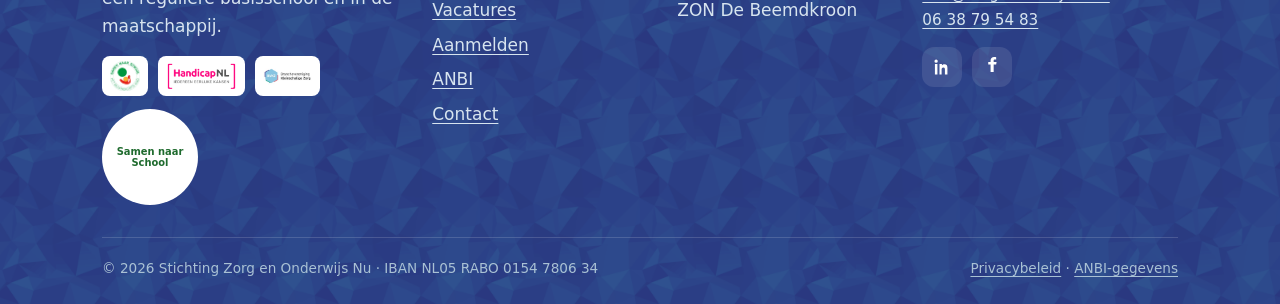
==== commit 5e2a0cac: "Teksten bijgewerkt: naam Stichting ZON, De Beemdkroon en dagbehandeling Wijzigingen op verzoek van h" ====
--- a/index.html
+++ b/index.html
@@ -13,8 +13,8 @@
   <meta name="theme-color" content="#1F5FA6">
   <script src="assets/theme-init.js"></script>
 
-  <title>Zorg en Onderwijs Nu — ieder kind hoort erbij</title>
-  <meta name="description" content="Stichting Zorg en Onderwijs Nu (ZON) biedt ontwikkelingsgerichte dagbesteding en dagbehandeling voor kinderen (0–18 jaar) met een complexe zorgvraag, midden op reguliere basisscholen in Bergen op Zoom en Halsteren.">
+  <title>Stichting Zorg en Onderwijs Nu — ieder kind hoort erbij</title>
+  <meta name="description" content="Stichting Zorg en Onderwijs Nu (Stichting ZON) biedt ontwikkelingsgerichte dagbesteding en dagbehandeling voor kinderen (0–18 jaar) met een complexe zorgvraag, midden op reguliere basisscholen in Bergen op Zoom en Halsteren.">
   <link rel="canonical" href="https://www.zorgonderwijsnu.nl/">
   <link rel="icon" type="image/png" href="assets/favicon.png">
   <link rel="preload" as="image" href="assets/fotos/activiteiten/gymzaal.jpg" fetchpriority="high">
@@ -30,9 +30,9 @@
 <!-- ===================== HEADER ===================== -->
 <header class="site-header">
   <div class="wrap nav">
-    <a class="brand" href="index.html" aria-label="Zorg en Onderwijs Nu — home">
+    <a class="brand" href="index.html" aria-label="Stichting Zorg en Onderwijs Nu — home">
       <img src="assets/logo-zon.png" alt="" width="52" height="52">
-      <span class="brand-text"><b>Zorg en Onderwijs Nu</b><span class="tagline">Samen naar School</span></span>
+      <span class="brand-text"><b>Stichting Zorg en Onderwijs Nu</b><span class="tagline">Samen naar School</span></span>
     </a>
 
     <button class="nav-toggle" aria-expanded="false" aria-controls="hoofdmenu" aria-label="Menu openen">
@@ -68,11 +68,11 @@
   <section class="hero">
     <div class="wrap">
       <div class="hero-copy">
-        <span class="eyebrow modern-only">Welkom bij Zorg en Onderwijs Nu</span>
+        <span class="eyebrow modern-only">Welkom bij Stichting Zorg en Onderwijs Nu</span>
         <h1 class="modern-only">Ieder kind <span class="hl">hoort erbij</span></h1>
-        <p class="lead modern-only">ZON biedt dagbesteding en dagbehandeling voor kinderen met een complexe zorgvraag aan — in een reguliere basisschool. Zo groeien kinderen mét en zónder beperking samen op: samen leren, samen spelen.</p>
-        <h1 class="classic-only">Welkom bij Zorg en Onderwijs Nu</h1>
-        <p class="lead classic-only">ZON biedt dagbesteding en dagbehandeling voor kinderen met een complexe zorgvraag aan.</p>
+        <p class="lead modern-only">Stichting ZON biedt dagbehandeling voor kinderen met een complexe zorgvraag aan — in een reguliere basisschool. Zo groeien kinderen mét en zónder beperking samen op: samen leren, samen spelen.</p>
+        <h1 class="classic-only">Welkom bij Stichting Zorg en Onderwijs Nu</h1>
+        <p class="lead classic-only">Stichting ZON biedt dagbehandeling voor kinderen met een complexe zorgvraag aan.</p>
         <div class="hero-cta">
           <a class="btn btn--primary" href="rondleiding.html">
             <svg class="ico" viewBox="0 0 24 24" fill="none" stroke="currentColor" stroke-width="2" stroke-linecap="round" stroke-linejoin="round"><path d="M8 2v4M16 2v4M3 10h18M5 6h14a2 2 0 0 1 2 2v11a2 2 0 0 1-2 2H5a2 2 0 0 1-2-2V8a2 2 0 0 1 2-2z"/></svg>
@@ -83,7 +83,7 @@
         <div class="hero-trust">
           <span class="item">
             <svg viewBox="0 0 24 24" fill="none" stroke="currentColor" stroke-width="2" stroke-linecap="round" stroke-linejoin="round"><path d="M20 6L9 17l-5-5"/></svg>
-            <span><b>9,4</b> gemiddelde waardering van ouders</span>
+            <span><b>9,7</b> gemiddelde waardering van ouders</span>
           </span>
           <span class="item">
             <svg viewBox="0 0 24 24" fill="none" stroke="currentColor" stroke-width="2" stroke-linecap="round" stroke-linejoin="round"><path d="M20 6L9 17l-5-5"/></svg>
@@ -94,17 +94,17 @@
 
       <!-- Sfeerbeelden-slider -->
       <div class="hero-panel">
-        <div class="slider hero-slider" data-slider role="region" aria-label="Sfeerbeelden van ZON">
+        <div class="slider hero-slider" data-slider role="region" aria-label="Sfeerbeelden van Stichting ZON">
           <ul class="slider-track" data-slider-track tabindex="0">
-            <li class="slide"><img src="assets/fotos/activiteiten/gymzaal.jpg" alt="Beweegtherapie in de gymzaal bij ZON" loading="eager" fetchpriority="high"></li>
-            <li class="slide"><img src="assets/fotos/activiteiten/samen-lezen.jpg" alt="Samen een boek lezen bij ZON" loading="lazy"></li>
-            <li class="slide"><img src="assets/fotos/activiteiten/samen-zandbak.jpg" alt="Samen spelen in de zandbak bij ZON" loading="lazy"></li>
-            <li class="slide"><img src="assets/fotos/activiteiten/samen-schoolwerk.jpg" alt="Samen schoolwerk doen bij ZON" loading="lazy"></li>
-            <li class="slide"><img src="assets/fotos/activiteiten/opschommel.jpg" alt="Samen op de schommel bij ZON" loading="lazy"></li>
-            <li class="slide"><img src="assets/fotos/activiteiten/krijten.jpg" alt="Stoepkrijten bij ZON" loading="lazy"></li>
-            <li class="slide"><img src="assets/fotos/activiteiten/straattekenen.jpg" alt="Buiten tekenen bij ZON" loading="lazy"></li>
-            <li class="slide"><img src="assets/fotos/activiteiten/met-eieren.jpg" alt="Sensorisch spelen bij ZON" loading="lazy"></li>
-            <li class="slide"><img src="assets/fotos/activiteiten/spraakcomputer-samen.jpg" alt="Samen werken met de spraakcomputer bij ZON" loading="lazy"></li>
+            <li class="slide"><img src="assets/fotos/activiteiten/gymzaal.jpg" alt="Beweegtherapie in de gymzaal bij Stichting ZON" loading="eager" fetchpriority="high"></li>
+            <li class="slide"><img src="assets/fotos/activiteiten/samen-lezen.jpg" alt="Samen een boek lezen bij Stichting ZON" loading="lazy"></li>
+            <li class="slide"><img src="assets/fotos/activiteiten/samen-zandbak.jpg" alt="Samen spelen in de zandbak bij Stichting ZON" loading="lazy"></li>
+            <li class="slide"><img src="assets/fotos/activiteiten/samen-schoolwerk.jpg" alt="Samen schoolwerk doen bij Stichting ZON" loading="lazy"></li>
+            <li class="slide"><img src="assets/fotos/activiteiten/opschommel.jpg" alt="Samen op de schommel bij Stichting ZON" loading="lazy"></li>
+            <li class="slide"><img src="assets/fotos/activiteiten/krijten.jpg" alt="Stoepkrijten bij Stichting ZON" loading="lazy"></li>
+            <li class="slide"><img src="assets/fotos/activiteiten/straattekenen.jpg" alt="Buiten tekenen bij Stichting ZON" loading="lazy"></li>
+            <li class="slide"><img src="assets/fotos/activiteiten/met-eieren.jpg" alt="Sensorisch spelen bij Stichting ZON" loading="lazy"></li>
+            <li class="slide"><img src="assets/fotos/activiteiten/spraakcomputer-samen.jpg" alt="Samen werken met de spraakcomputer bij Stichting ZON" loading="lazy"></li>
           </ul>
           <button type="button" class="slider-nav slider-prev" data-slider-prev aria-label="Vorige foto">
             <svg viewBox="0 0 24 24" fill="none" stroke="currentColor" stroke-width="2.4" stroke-linecap="round" stroke-linejoin="round"><path d="M15 18l-6-6 6-6"/></svg>
@@ -116,7 +116,7 @@
           <div class="slider-dots" data-slider-dots></div>
         </div>
         <div class="badge-float badge-rating">
-          <span class="dot">9,4</span>
+          <span class="dot">9,7</span>
           <span>Ouder&shy;waardering<br><b>uit tevredenheidsenquête</b></span>
         </div>
         <div class="badge-float badge-network">
@@ -150,7 +150,7 @@
       <div class="circ">
         <div class="circ-ic circ-ic--brand"><svg viewBox="0 0 24 24" fill="none" stroke="currentColor" stroke-width="1.6" stroke-linecap="round" stroke-linejoin="round"><path d="M6 3h9l4 4v14H6z"/><path d="M14 3v4h4M9 12h6M9 16h6"/></svg></div>
         <h3>Folder</h3>
-        <p>Wilt u ZON in het kort doornemen? <a href="documenten/folder-zon.pdf">Klik hier voor onze folder.</a></p>
+        <p>Wilt u Stichting ZON in het kort doornemen? <a href="documenten/folder-zon.pdf">Klik hier voor onze folder.</a></p>
       </div>
     </div>
   </section>
@@ -170,12 +170,12 @@
       </div>
       <div class="card">
         <h3>Enquête tevredenheid ouders</h3>
-        <p>De gemiddelde score van de enquête was een 9,4! Daar zijn we trots op.</p>
+        <p>De gemiddelde score van de enquête was een 9,7! Daar zijn we trots op.</p>
         <a class="more" href="nieuws.html">Lees verder →</a>
       </div>
       <div class="card">
         <h3>Folder</h3>
-        <p>Wilt u ZON in het kort doornemen? Bekijk onze folder.</p>
+        <p>Wilt u Stichting ZON in het kort doornemen? Bekijk onze folder.</p>
         <a class="more" href="documenten/folder-zon.pdf" download>Download folder →</a>
       </div>
     </div>
@@ -192,7 +192,7 @@
       <div class="stats">
         <div class="stat"><div class="num">5</div><div class="lbl">locaties op reguliere scholen</div></div>
         <div class="stat"><div class="num">0–18</div><div class="lbl">jaar — ook meervoudig complex</div></div>
-        <div class="stat"><div class="num">9,4</div><div class="lbl">waardering van ouders</div></div>
+        <div class="stat"><div class="num">9,7</div><div class="lbl">waardering van ouders</div></div>
         <div class="stat"><div class="num">10+</div><div class="lbl">jaar ervaring in de regio</div></div>
       </div>
     </div>
@@ -202,9 +202,9 @@
   <section class="stats-ring classic-only">
     <div class="wrap">
       <div class="stat">
-        <div class="stat-ring-num">9,4</div>
+        <div class="stat-ring-num">9,7</div>
         <h3>Enquête tevredenheid ouders</h3>
-        <p>We gaan met zijn allen voor ontwikkeling van de kinderen — de gemiddelde score van de enquête was een 9,4!</p>
+        <p>We gaan met zijn allen voor ontwikkeling van de kinderen — de gemiddelde score van de enquête was een 9,7!</p>
       </div>
       <div class="stat">
         <div class="stat-ring-num">1</div>
@@ -229,22 +229,22 @@
       </div>
       <div class="grid grid-4">
         <article class="card card--lift">
-          <div class="card-photo"><img src="assets/fotos/activiteiten/bloemen-rollen.jpg" alt="Sensorisch spelen met bloemen bij ZON" loading="lazy"></div>
-          <h3>Ontwikkelingsgerichte dagbesteding</h3>
-          <p>Een dagprogramma op maat voor kinderen van 0 tot en met 18 jaar, met een aparte groep voor kinderen met autisme en een verstandelijke beperking.</p>
+          <div class="card-photo"><img src="assets/fotos/activiteiten/bloemen-rollen.jpg" alt="Sensorisch spelen met bloemen bij Stichting ZON" loading="lazy"></div>
+          <h3>Ontwikkelingsgerichte dagbehandeling</h3>
+          <p>Een dagprogramma op maat voor kinderen van 0 tot en met 18 jaar, met aparte groepen voor kinderen met autisme en een verstandelijke beperking.</p>
         </article>
         <article class="card card--lift">
-          <div class="card-photo"><img src="assets/fotos/activiteiten/spraakcomputer-1.jpg" alt="Werken met een spraakcomputer bij ZON" loading="lazy"></div>
+          <div class="card-photo"><img src="assets/fotos/activiteiten/spraakcomputer-1.jpg" alt="Werken met een spraakcomputer bij Stichting ZON" loading="lazy"></div>
           <h3>Verpleegkundige zorg</h3>
           <p>Deskundige verpleegkundige zorg is ingebed in de dag. Ontwikkelingssprongen maken we op motoriek, eten en drinken, en communicatie.</p>
         </article>
         <article class="card card--lift">
-          <div class="card-photo"><img src="assets/fotos/activiteiten/samen-blokken.jpg" alt="Samen spelen met bouwblokken bij ZON" loading="lazy"></div>
+          <div class="card-photo"><img src="assets/fotos/activiteiten/samen-blokken.jpg" alt="Samen spelen met bouwblokken bij Stichting ZON" loading="lazy"></div>
           <h3>Samen met reguliere leerlingen</h3>
-          <p>Het hart van ZON: integratie. Kinderen dagen elkaar uit, prikkelen elkaar en leren van elkaar — mét en zónder beperking.</p>
+          <p>Het hart van Stichting ZON: inclusie. Kinderen dagen elkaar uit, prikkelen elkaar en leren van elkaar — mét en zónder beperking.</p>
         </article>
         <article class="card card--lift">
-          <div class="card-photo"><img src="assets/fotos/activiteiten/met-knuffel.jpg" alt="Een blij kind met een knuffel bij ZON" loading="lazy"></div>
+          <div class="card-photo"><img src="assets/fotos/activiteiten/met-knuffel.jpg" alt="Een blij kind met een knuffel bij Stichting ZON" loading="lazy"></div>
           <h3>Een vertrouwde, warme plek</h3>
           <p>Kleine groepen, korte lijnen en veel aandacht. Ouders waarderen sfeer en uitstraling met een dikke voldoende.</p>
         </article>
@@ -258,7 +258,7 @@
       <div>
         <span class="eyebrow">Waarom samen naar school</span>
         <h2>Kinderen met en zonder beperking kunnen van elkaar leren — en vooral samen plezier maken</h2>
-        <p>Op een gewone basisschool leren alle kinderen dat niemand wordt buitengesloten. Dat bereidt voor op een samenleving waarin iedereen meetelt. Onze groepen huren ruimte in bestaande scholen, zodat ontmoeting vanzelfsprekend wordt: in de kring, in de zandtafel, in de poppenhoek.</p>
+        <p>Op een gewone basisschool leren alle kinderen dat niemand wordt buitengesloten. Dat bereidt voor op een samenleving waarin iedereen meetelt. Onze groepen huren ruimte in bestaande scholen of in de maatschappij, zodat ontmoeting vanzelfsprekend wordt: in de kring, in de zandtafel, in de poppenhoek, in de wijk.</p>
         <p>Het concept werkt. We zien het elke dag, en ouders zien het ook.</p>
         <a class="btn btn--brand" href="wie-zijn-wij.html">Lees ons verhaal</a>
       </div>
@@ -273,7 +273,7 @@
         </figure>
         <figure class="quote quote--leaf">
           <p>“Een school die leert dat niemand wordt buitengesloten, bereidt voor op een samenleving waarin iedereen meetelt.”</p>
-          <cite>— Het bestuur van ZON</cite>
+          <cite>— Het bestuur van Stichting ZON</cite>
         </figure>
       </div>
     </div>
@@ -317,7 +317,7 @@
   <section class="section">
     <div class="wrap">
       <div class="section-head center">
-        <span class="eyebrow">Maak kennis met ZON</span>
+        <span class="eyebrow">Maak kennis met Stichting ZON</span>
         <h2>Introductiefilmpje: Stichting Zorg en Onderwijs Nu!</h2>
         <p class="lead">Een school die leert dat niemand wordt buitengesloten, bereidt voor op een samenleving waarin iedereen meetelt!</p>
       </div>
@@ -336,7 +336,7 @@
       <div class="section-head">
         <span class="eyebrow">Onze locaties</span>
         <h2>Vijf plekken in Bergen op Zoom en Halsteren</h2>
-        <p class="lead">Elke groep zit op een reguliere basisschool. Aanmelden kan altijd — een rondleiding regelen we graag.</p>
+        <p class="lead">De cliënten in de basisschoolleeftijd zitten bij hun leeftijdsgenootjes op vier basisscholen. De cliënten in de middelbareschoolleeftijd zitten in woonzorgcomplex De Beemdkroon. Aanmelden kan altijd — een rondleiding regelen we graag.</p>
       </div>
       <div class="grid grid-2">
         <div class="card loc">
@@ -500,7 +500,7 @@
       <div class="cta-band">
         <span class="eyebrow">Zelf komen kijken?</span>
         <h2>Plan een rondleiding — geheel vrijblijvend</h2>
-        <p>Er is soms een wachtlijst, maar u kunt altijd bellen of langskomen. Samen bekijken we of ZON de beste plek is voor uw kind.</p>
+        <p>Er is soms een wachtlijst, maar u kunt altijd bellen of langskomen. Samen bekijken we of Stichting ZON de beste plek is voor uw kind.</p>
         <div class="hero-cta">
           <a class="btn btn--primary" href="rondleiding.html">Rondleiding aanvragen</a>
           <a class="btn btn--light" href="tel:+31638795483">Bel 06 38 79 54 83</a>
@@ -516,8 +516,8 @@
   <div class="wrap">
     <div class="footer-grid">
       <div class="foot-brand">
-        <img src="assets/logo-zon.png" alt="Logo Zorg en Onderwijs Nu" width="74" height="74">
-        <p>Ontwikkelingsgerichte dagbesteding en dagbehandeling voor kinderen met een complexe zorgvraag, in een reguliere basisschool.</p>
+        <img src="assets/logo-zon.png" alt="Logo Stichting Zorg en Onderwijs Nu" width="74" height="74">
+        <p>Ontwikkelingsgerichte dagbehandeling voor kinderen met een complexe zorgvraag, in een reguliere basisschool en in de maatschappij.</p>
         <div class="partners">
           <a href="https://www.nsgk.nl/" target="_blank" rel="noopener noreferrer"><img src="assets/logos/nsgk.png" alt="Stichting Gehandicapte Kind" height="40"></a>
           <img src="assets/logos/handicapnl.png" alt="HandicapNL" height="40">
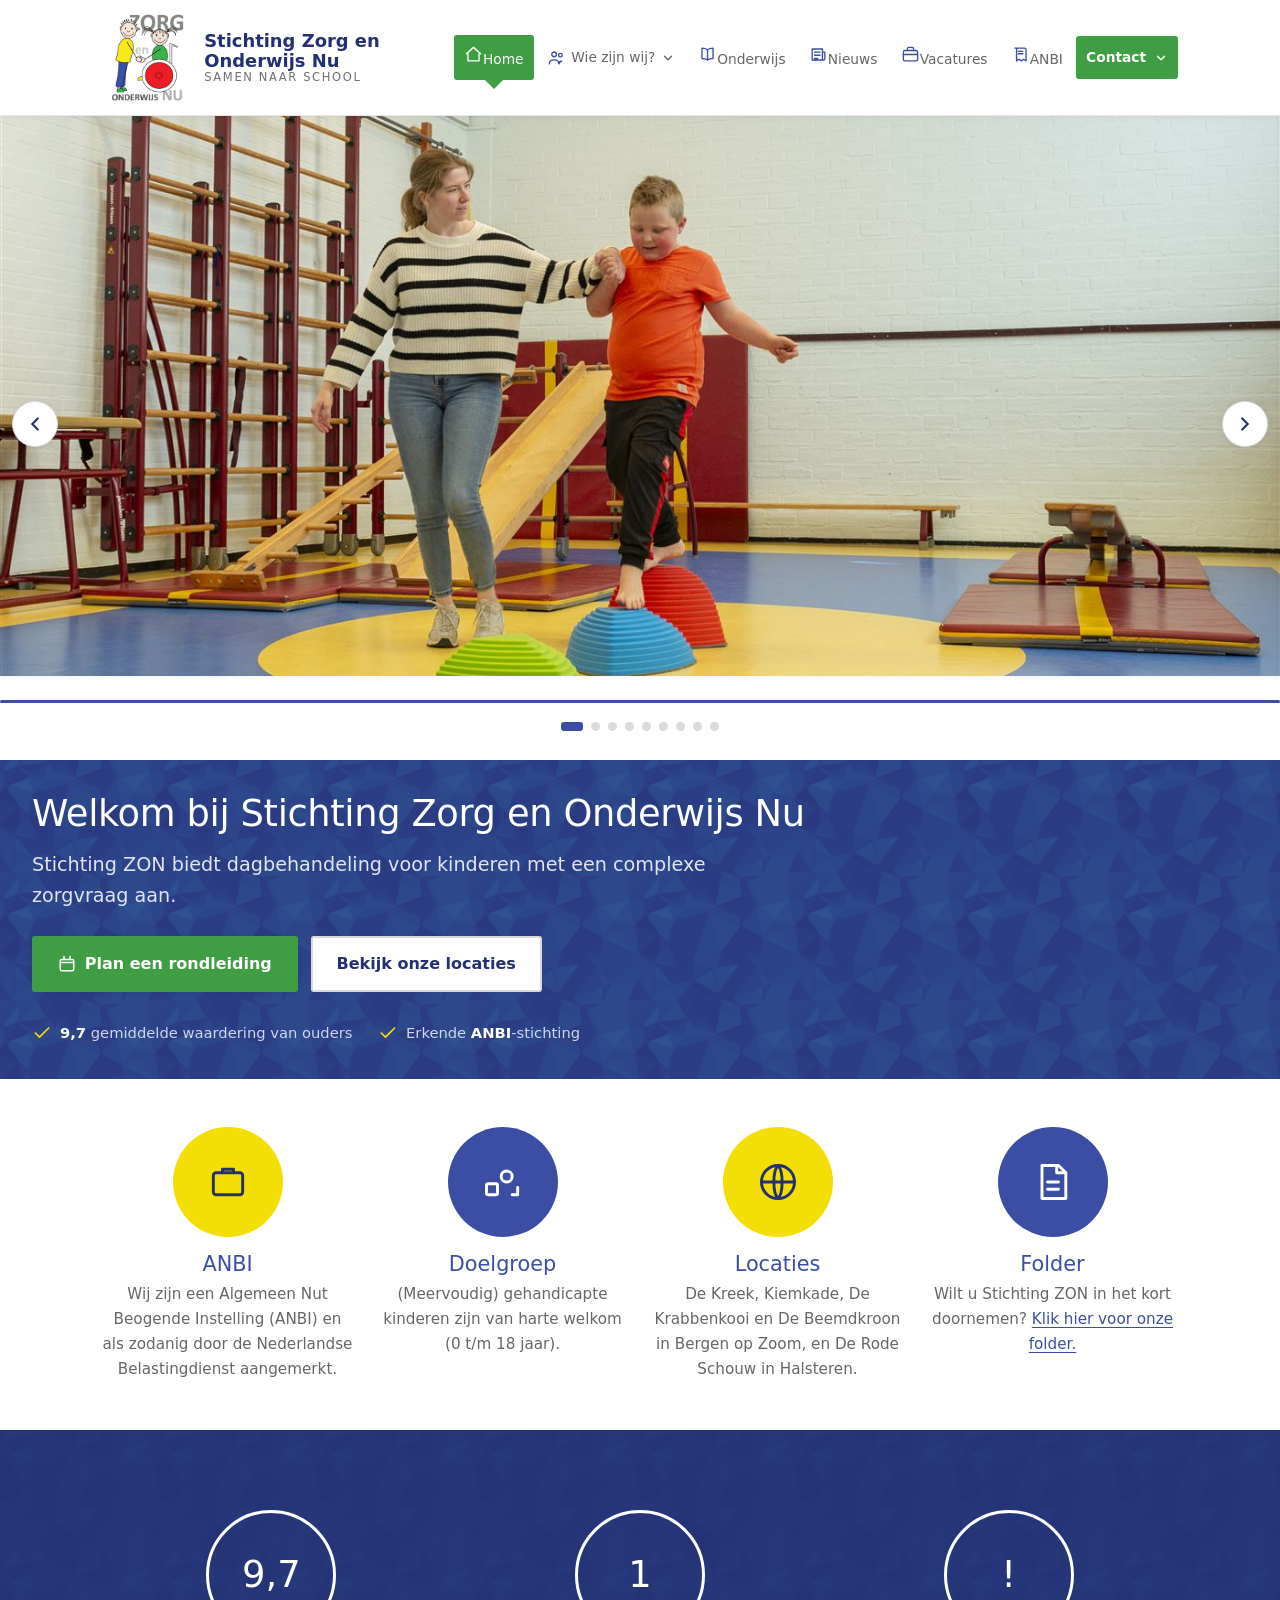
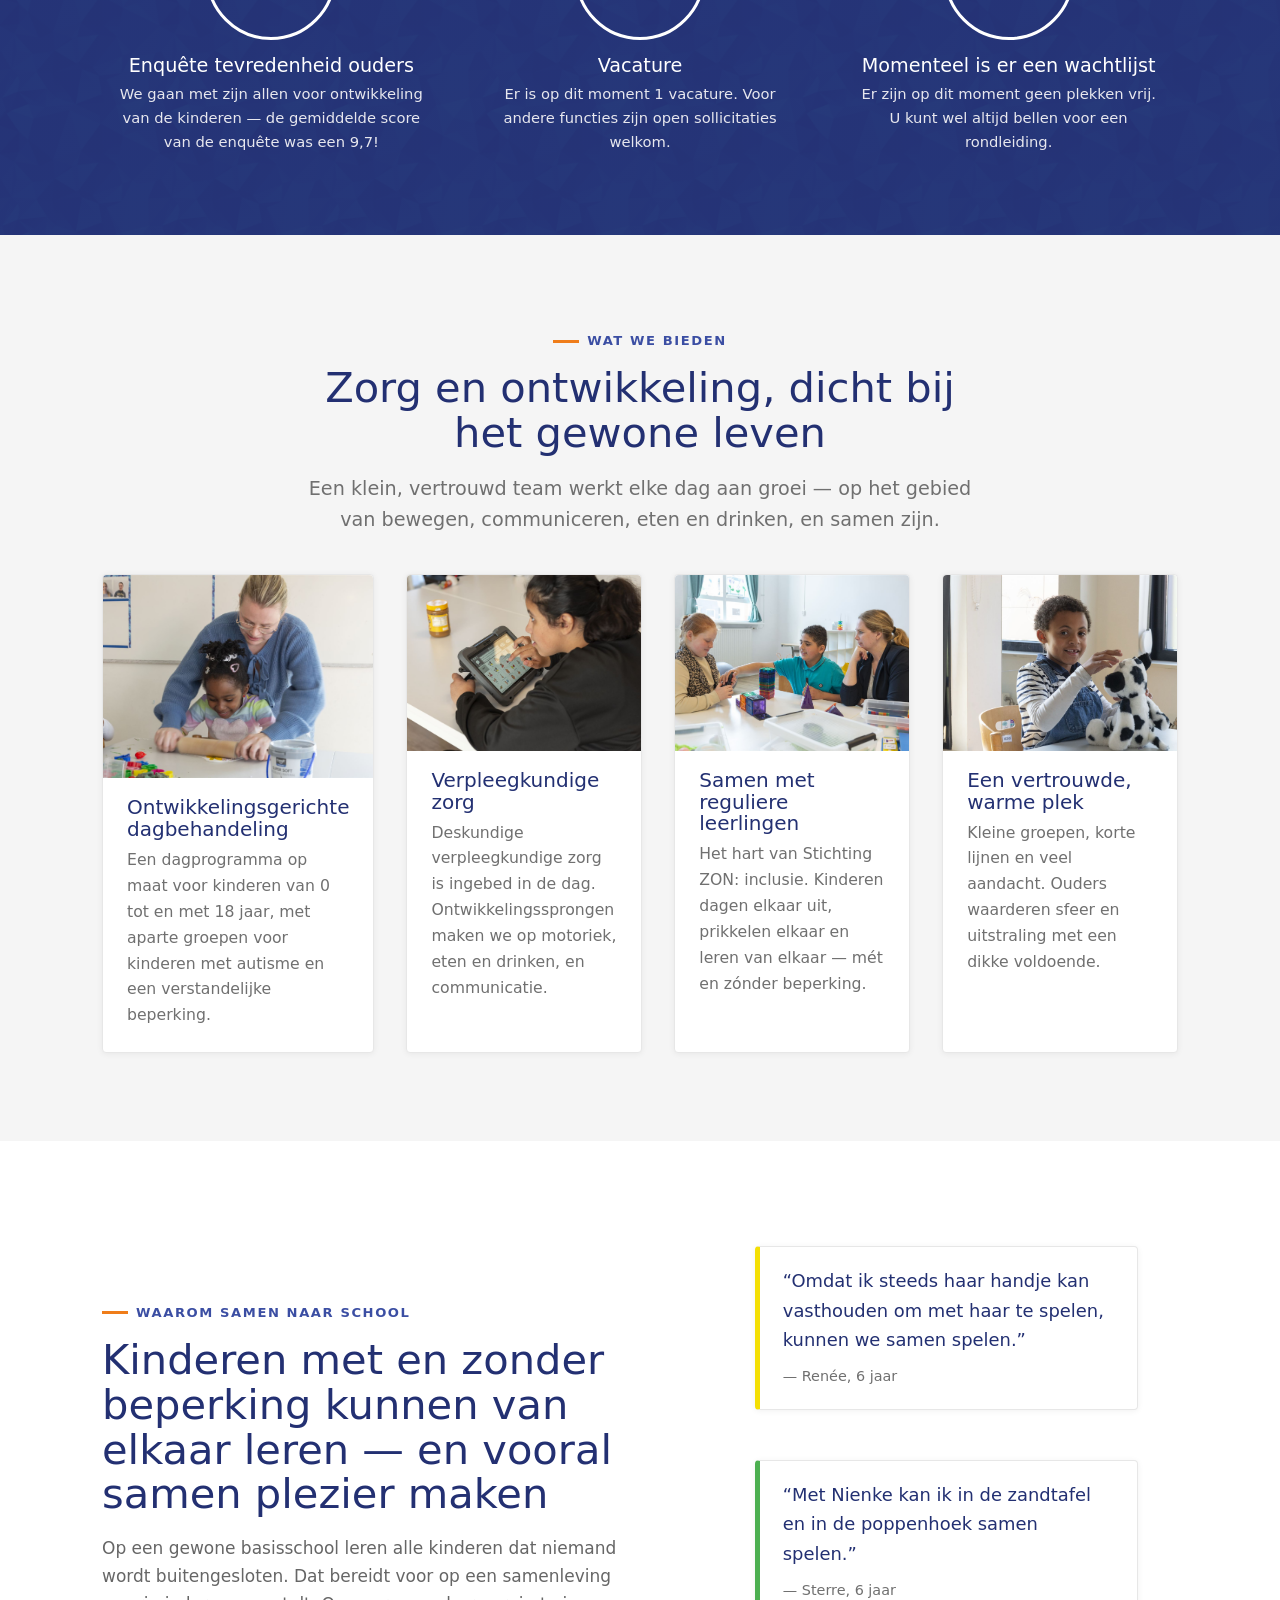
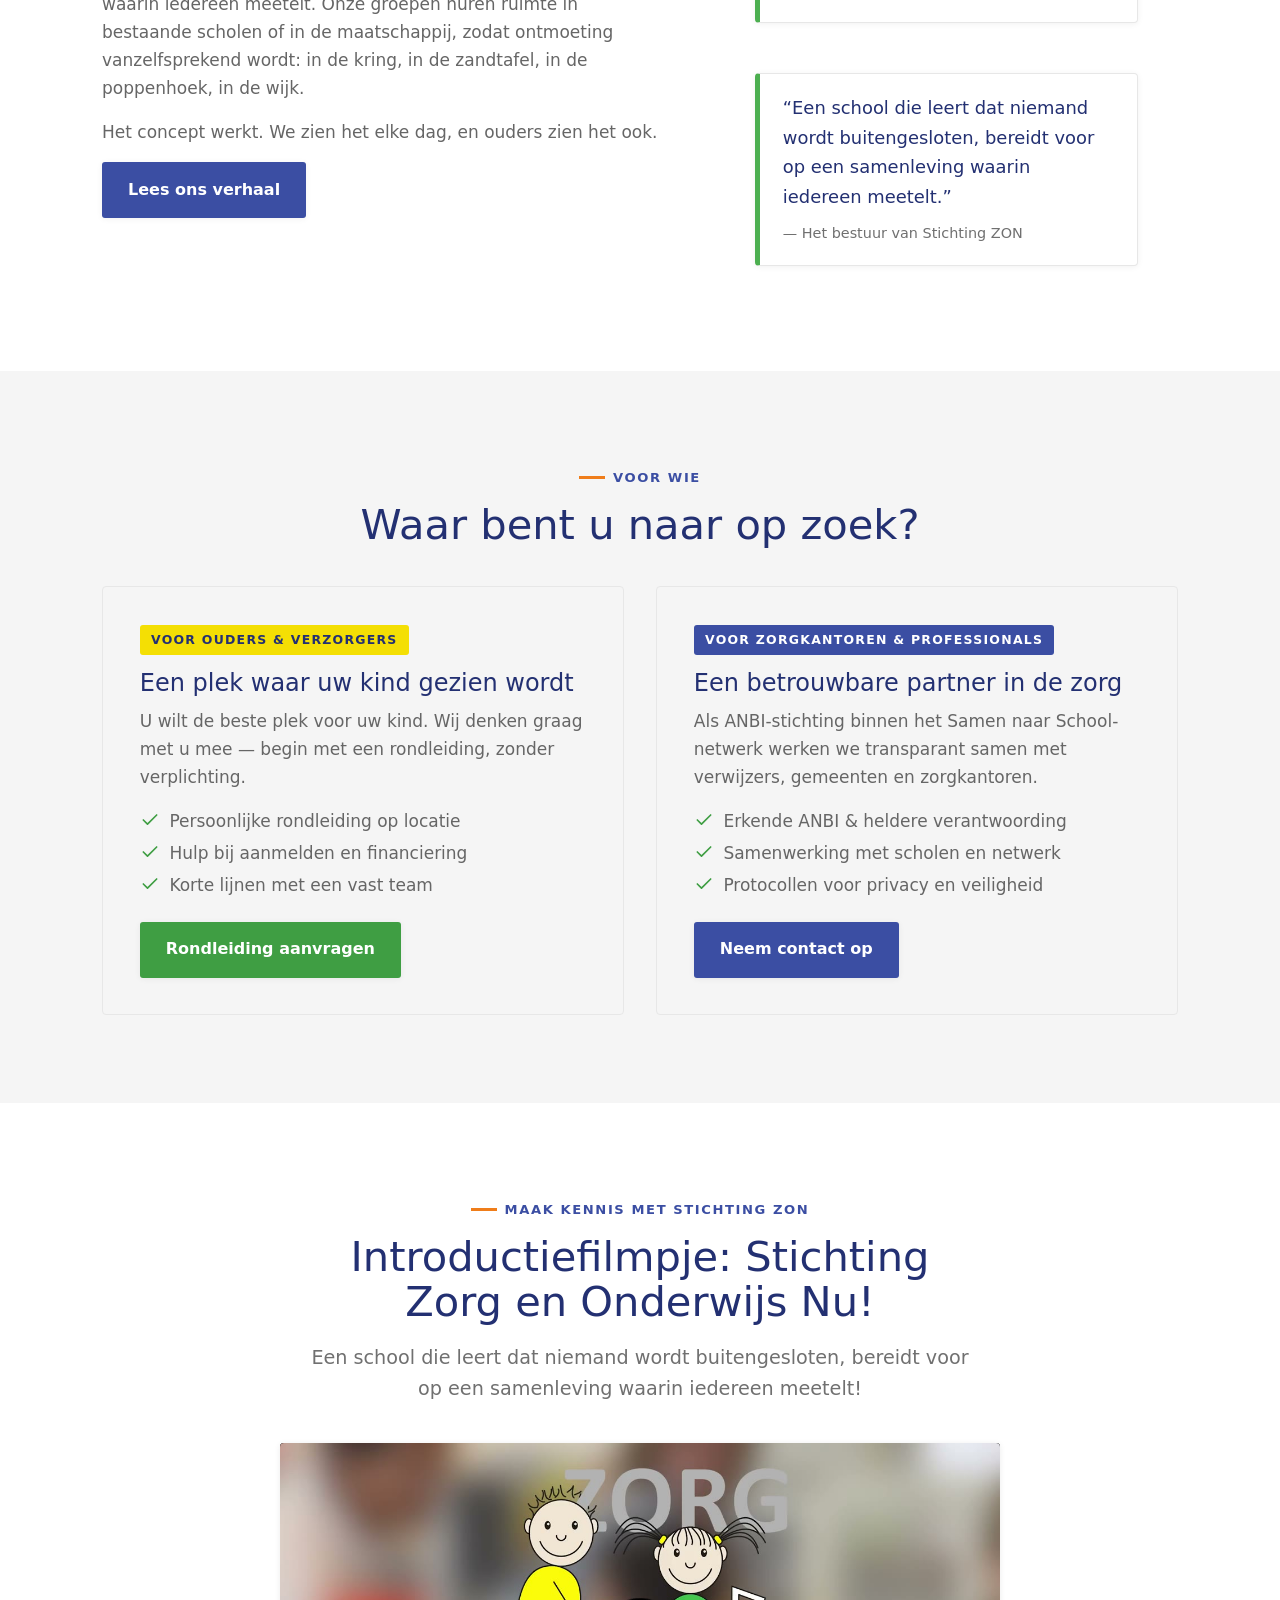
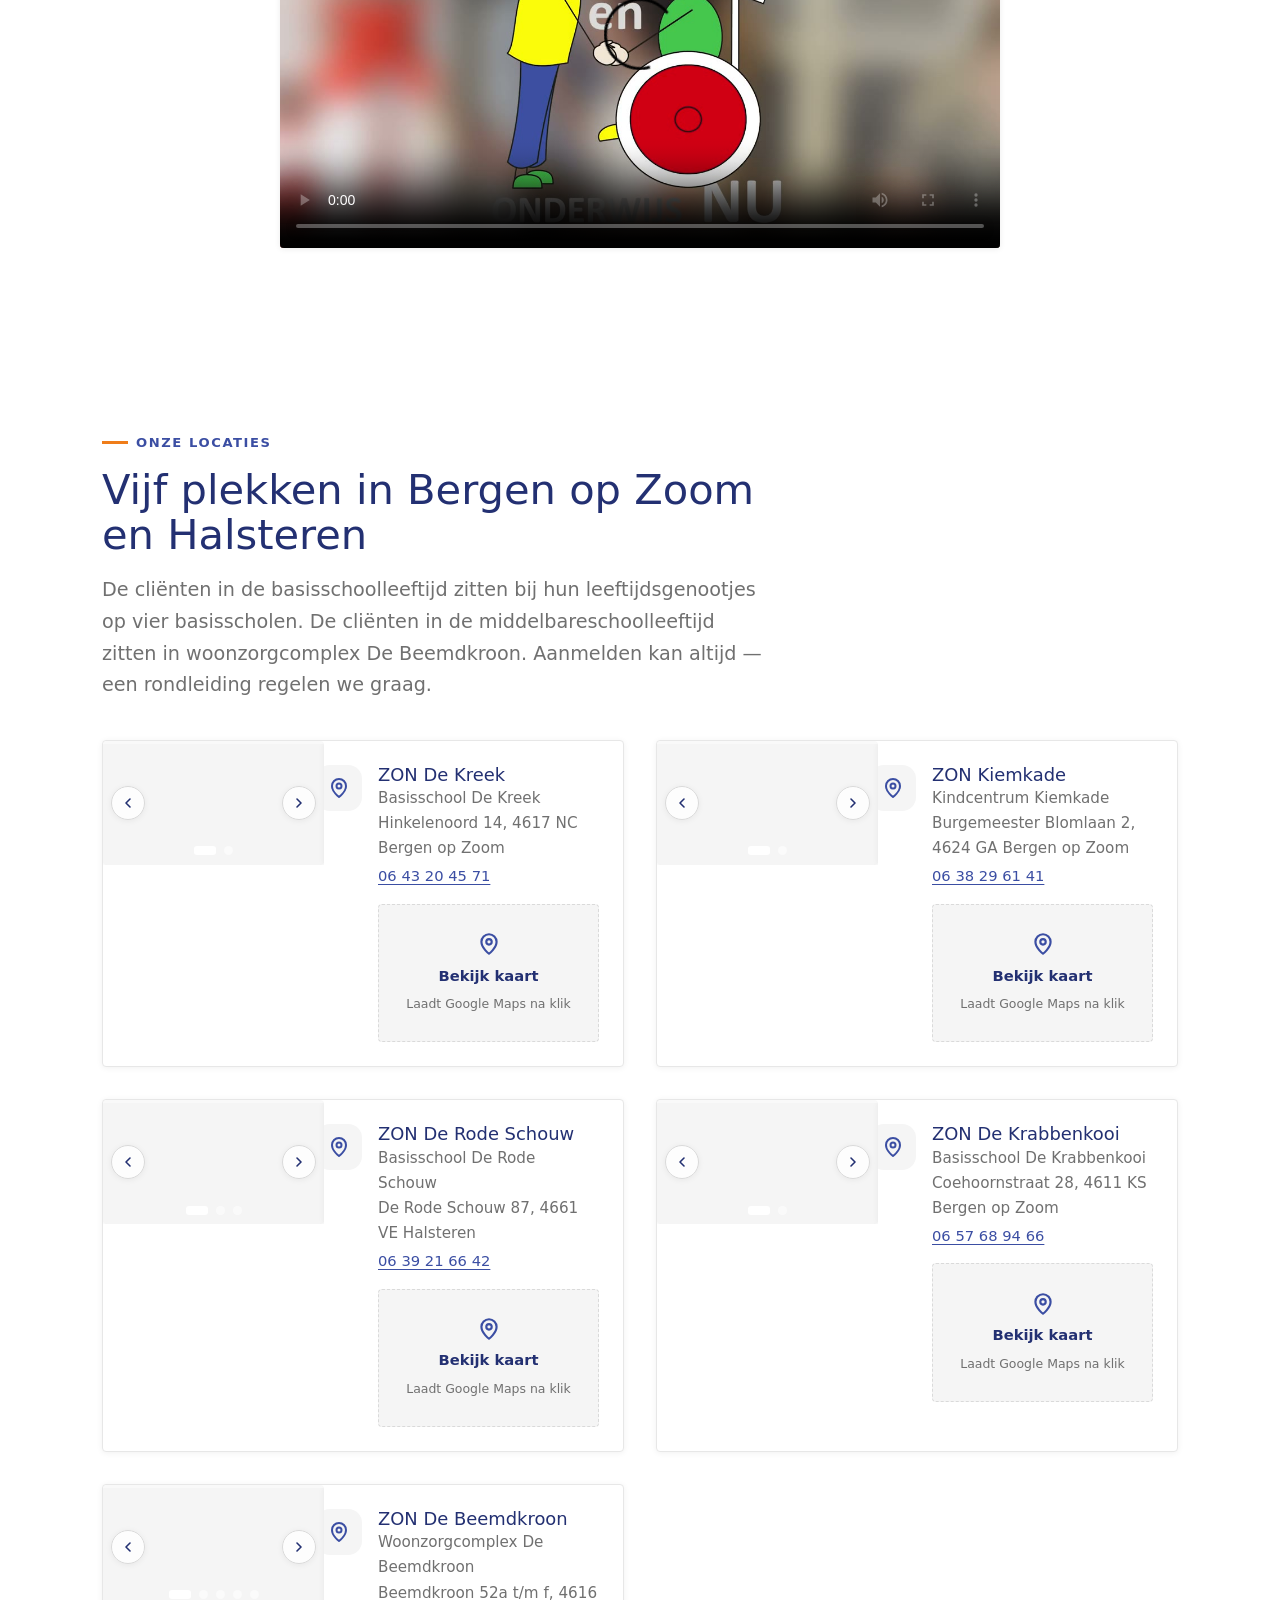
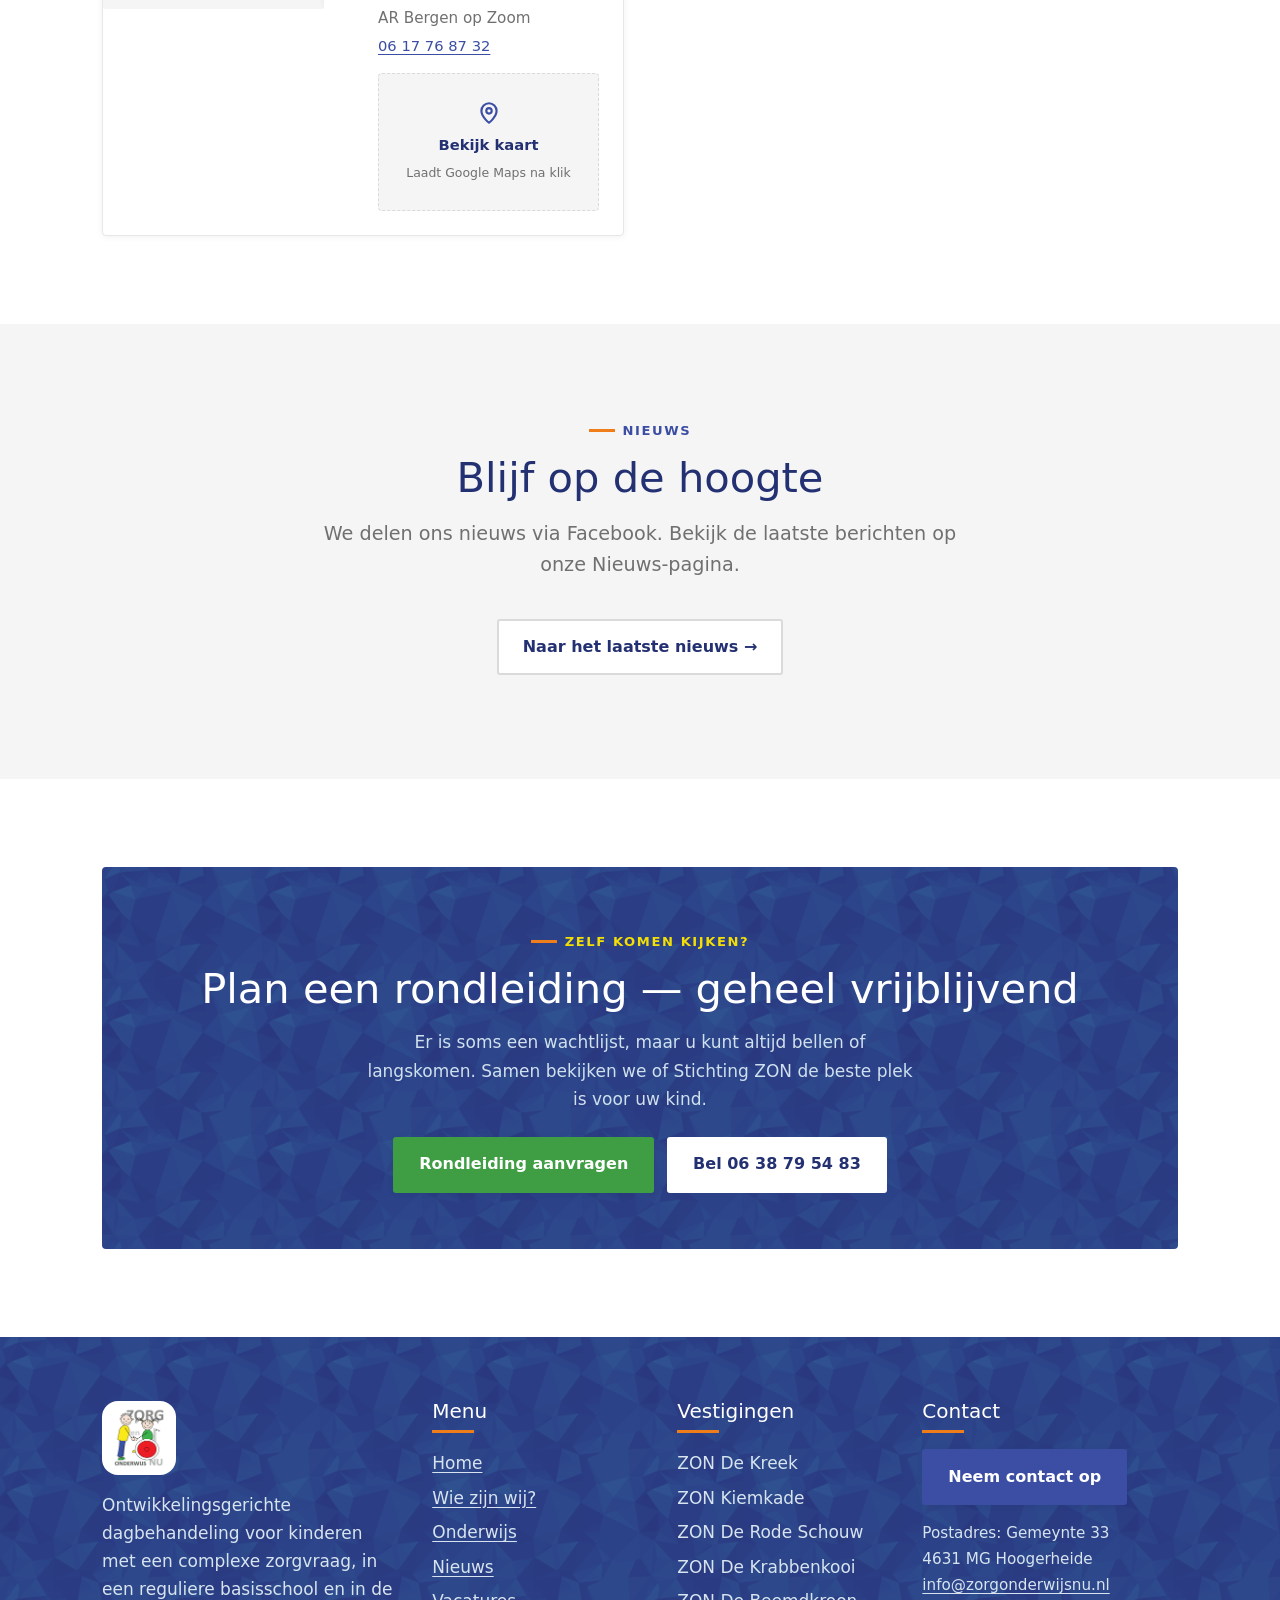
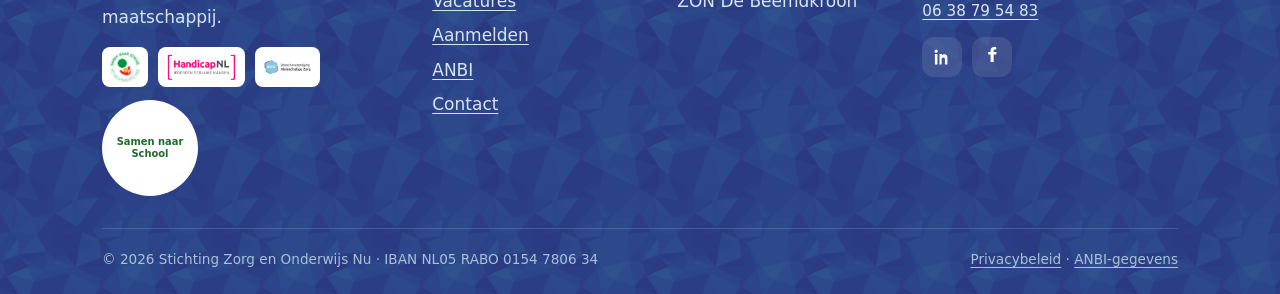
==== commit 770b63a3: "Menu: Aanmelden en Rondleiding samengevoegd tot Contact-knop; layoutfixes - Eén groene knop "Contact" ====
--- a/index.html
+++ b/index.html
@@ -56,8 +56,16 @@
       <li><a href="nieuws.html"><span class="nav-ico" aria-hidden="true"><svg viewBox="0 0 24 24" fill="none" stroke="currentColor" stroke-width="1.7" stroke-linecap="round" stroke-linejoin="round"><path d="M4 5h13v14H4zM17 9h3v8a2 2 0 0 1-2 2M7 9h7M7 13h7M7 17h4"/></svg></span><span class="nav-txt">Nieuws</span></a></li>
       <li><a href="vacatures.html"><span class="nav-ico" aria-hidden="true"><svg viewBox="0 0 24 24" fill="none" stroke="currentColor" stroke-width="1.7" stroke-linecap="round" stroke-linejoin="round"><rect x="3" y="7" width="18" height="13" rx="2"/><path d="M8 7V5a2 2 0 0 1 2-2h4a2 2 0 0 1 2 2v2M3 12h18"/></svg></span><span class="nav-txt">Vacatures</span></a></li>
       <li><a href="anbi.html"><span class="nav-ico" aria-hidden="true"><svg viewBox="0 0 24 24" fill="none" stroke="currentColor" stroke-width="1.7" stroke-linecap="round" stroke-linejoin="round"><path d="M5 4h12a2 2 0 0 1 2 2v14l-3-2-3 2-3-2-3 2V6a2 2 0 0 1 2-2z"/><path d="M9 8h6M9 11h6"/></svg></span><span class="nav-txt">ANBI</span></a></li>
-      <li><a href="aanmelden.html"><span class="nav-ico" aria-hidden="true"><svg viewBox="0 0 24 24" fill="none" stroke="currentColor" stroke-width="1.7" stroke-linecap="round" stroke-linejoin="round"><rect x="6" y="4" width="12" height="16" rx="2"/><path d="M9 4V3a1 1 0 0 1 1-1h4a1 1 0 0 1 1 1v1"/><path d="M9 12l2 2 4-4"/></svg></span><span class="nav-txt">Aanmelden</span></a></li>
-      <li class="cta-item"><a href="rondleiding.html">Rondleiding</a></li>
+      <li class="has-sub cta-item" data-open="false">
+        <button aria-expanded="false"><span class="nav-txt">Contact</span>
+          <svg class="chev" viewBox="0 0 24 24" fill="none" stroke="currentColor" stroke-width="2.4" stroke-linecap="round"><path d="M6 9l6 6 6-6"/></svg>
+        </button>
+        <ul class="submenu">
+          <li><a href="aanmelden.html">Kind aanmelden</a></li>
+          <li><a href="rondleiding.html">Rondleiding aanvragen</a></li>
+          <li><a href="contact.html">Vraag of bericht</a></li>
+        </ul>
+      </li>
     </ul>
   </div>
 </header>
--- a/assets/styles.css
+++ b/assets/styles.css
@@ -160,8 +160,12 @@
   font-weight: 500; color: var(--ink); text-decoration: none; font-size: .98rem;
 }
 .menu a:hover, .menu a[aria-current="page"] { background: var(--wash-blue); color: var(--brand-deep); }
-.menu .cta-item a { background: var(--coral-ink); color: #fff; font-family: var(--display); font-weight: 600; padding-inline: 1.2rem; }
-.menu .cta-item a:hover { background: #a83b23; }
+.menu .cta-item > a,
+.menu .cta-item > button { background: var(--coral-ink); color: #fff; font-family: var(--display); font-weight: 600; padding-inline: 1.2rem; }
+.menu .cta-item > a:hover,
+.menu .cta-item > button:hover,
+.menu .cta-item[data-open="true"] > button { background: #a83b23; color: #fff; }
+.menu .cta-item .submenu { left: auto; right: 0; }
 
 /* Dropdown */
 .has-sub > button {
@@ -432,14 +436,18 @@
 .person .role { color: var(--muted); font-size: .92rem; }
 
 .team-card { text-align: left; }
-.team-card .avatar { margin: 0 0 .8rem; }
-.team-list { list-style: none; padding: 0; margin: .8rem 0 0; display: grid; gap: .4rem; }
-.team-list li { margin: 0; font-size: .92rem; color: var(--muted); display: flex; align-items: center; gap: .55rem; }
-.team-list li strong { color: var(--ink); }
-.team-list .face { width: 28px; height: 28px; border-radius: 50%; object-fit: cover; flex: none; background: var(--wash-blue); }
-.notice-face { border-radius: 50%; object-fit: cover; flex: none; }
-.team-note { margin: .6rem 0 0; padding-top: .5rem; border-top: 1px dashed var(--line-cool); font-size: .88rem; color: var(--muted); }
-#medewerkers .notice { margin-top: 1.5rem; }
+.team-stack { grid-template-columns: 1fr; }
+.team-wall { display: grid; grid-template-columns: repeat(auto-fill, minmax(170px, 1fr)); gap: 1.6rem 1.2rem; margin-top: 1.2rem; }
+.team-person { margin: 0; text-align: center; }
+.team-person img { width: 104px; height: 104px; border-radius: 50%; object-fit: cover; display: block; margin: 0 auto .6rem; background: var(--wash-blue); }
+.team-person strong { display: block; color: var(--ink); font-size: .98rem; }
+.team-person span { display: block; font-size: .8rem; color: var(--muted); }
+.team-person q { display: block; margin-top: .5rem; font-size: .88rem; line-height: 1.45; color: var(--muted); font-style: italic; quotes: "“" "”"; }
+.team-note { margin: 1.2rem 0 0; padding-top: .5rem; border-top: 1px dashed var(--line-cool); font-size: .88rem; color: var(--muted); }
+@media (max-width: 520px) {
+  .team-wall { grid-template-columns: repeat(2, 1fr); gap: 1.4rem .8rem; }
+  .team-person img { width: 88px; height: 88px; }
+}
 
 /* ---------- Page hero (subpagina's) ---------- */
 .page-hero { background: linear-gradient(165deg, var(--wash-blue), var(--wash-cool)); border-bottom: 1px solid var(--line); }
@@ -493,7 +501,7 @@
 .doc-list .file-icon { width: 40px; height: 40px; border-radius: 10px; background: var(--wash-blue); color: var(--brand); display: grid; place-items: center; flex: none; }
 .doc-list .file-icon svg { width: 20px; height: 20px; }
 .doc-list .meta { flex: 1; min-width: 0; }
-.doc-list .meta .title { display: block; font-weight: 600; color: var(--ink); }
+.doc-list .meta .title { display: block; font-weight: 600; color: var(--ink); overflow-wrap: anywhere; hyphens: auto; }
 .doc-list .meta .sub { display: block; font-size: .85rem; color: var(--muted); }
 .doc-list a.dl-link { font-family: var(--display); font-weight: 600; font-size: .88rem; color: var(--brand); text-decoration: none; white-space: nowrap; }
 .doc-list a.dl-link:hover { color: var(--brand-deep); }
@@ -575,10 +583,10 @@
 @media (max-width: 1000px) {
   .nav-toggle { display: inline-flex; }
   .menu {
-    position: fixed; inset: 64px 0 auto 0; flex-direction: column; align-items: stretch;
+    position: absolute; inset: 100% 0 auto 0; flex-direction: column; align-items: stretch;
     background: var(--paper); border-bottom: 1px solid var(--line); padding: .8rem 1rem 1.2rem;
     gap: .2rem; box-shadow: var(--shadow); transform: translateY(-12px);
-    opacity: 0; visibility: hidden; transition: .2s ease; max-height: calc(100vh - 64px); overflow-y: auto;
+    opacity: 0; visibility: hidden; transition: .2s ease; max-height: calc(100vh - 140px); overflow-y: auto;
   }
   .menu[data-open="true"] { transform: translateY(0); opacity: 1; visibility: visible; }
   .menu a, .has-sub > button { width: 100%; }
@@ -712,8 +720,14 @@
   content: ""; position: absolute; left: 50%; bottom: -9px; transform: translateX(-50%);
   border: 9px solid transparent; border-top-color: var(--coral-ink); border-bottom: 0;
 }
-[data-theme="classic"] .menu .cta-item a { flex-direction: row; gap: .5rem; }
-[data-theme="classic"] .menu .cta-item a:hover { background: var(--coral-ink); filter: brightness(.92); }
+[data-theme="classic"] .menu .cta-item > a,
+[data-theme="classic"] .menu .cta-item > button { flex-direction: row; gap: .5rem; }
+[data-theme="classic"] .menu .cta-item > a:hover,
+[data-theme="classic"] .menu .cta-item > button:hover,
+[data-theme="classic"] .menu .cta-item[data-open="true"] > button { background: var(--coral-ink); filter: brightness(.92); }
+[data-theme="classic"] .submenu a[aria-current="page"]::after { display: none; }
+[data-theme="classic"] .hero-slider .slider-prev { left: 12px; }
+[data-theme="classic"] .hero-slider .slider-next { right: 12px; }
 @media (max-width: 1000px) {
   [data-theme="classic"] .menu a,
   [data-theme="classic"] .has-sub > button {
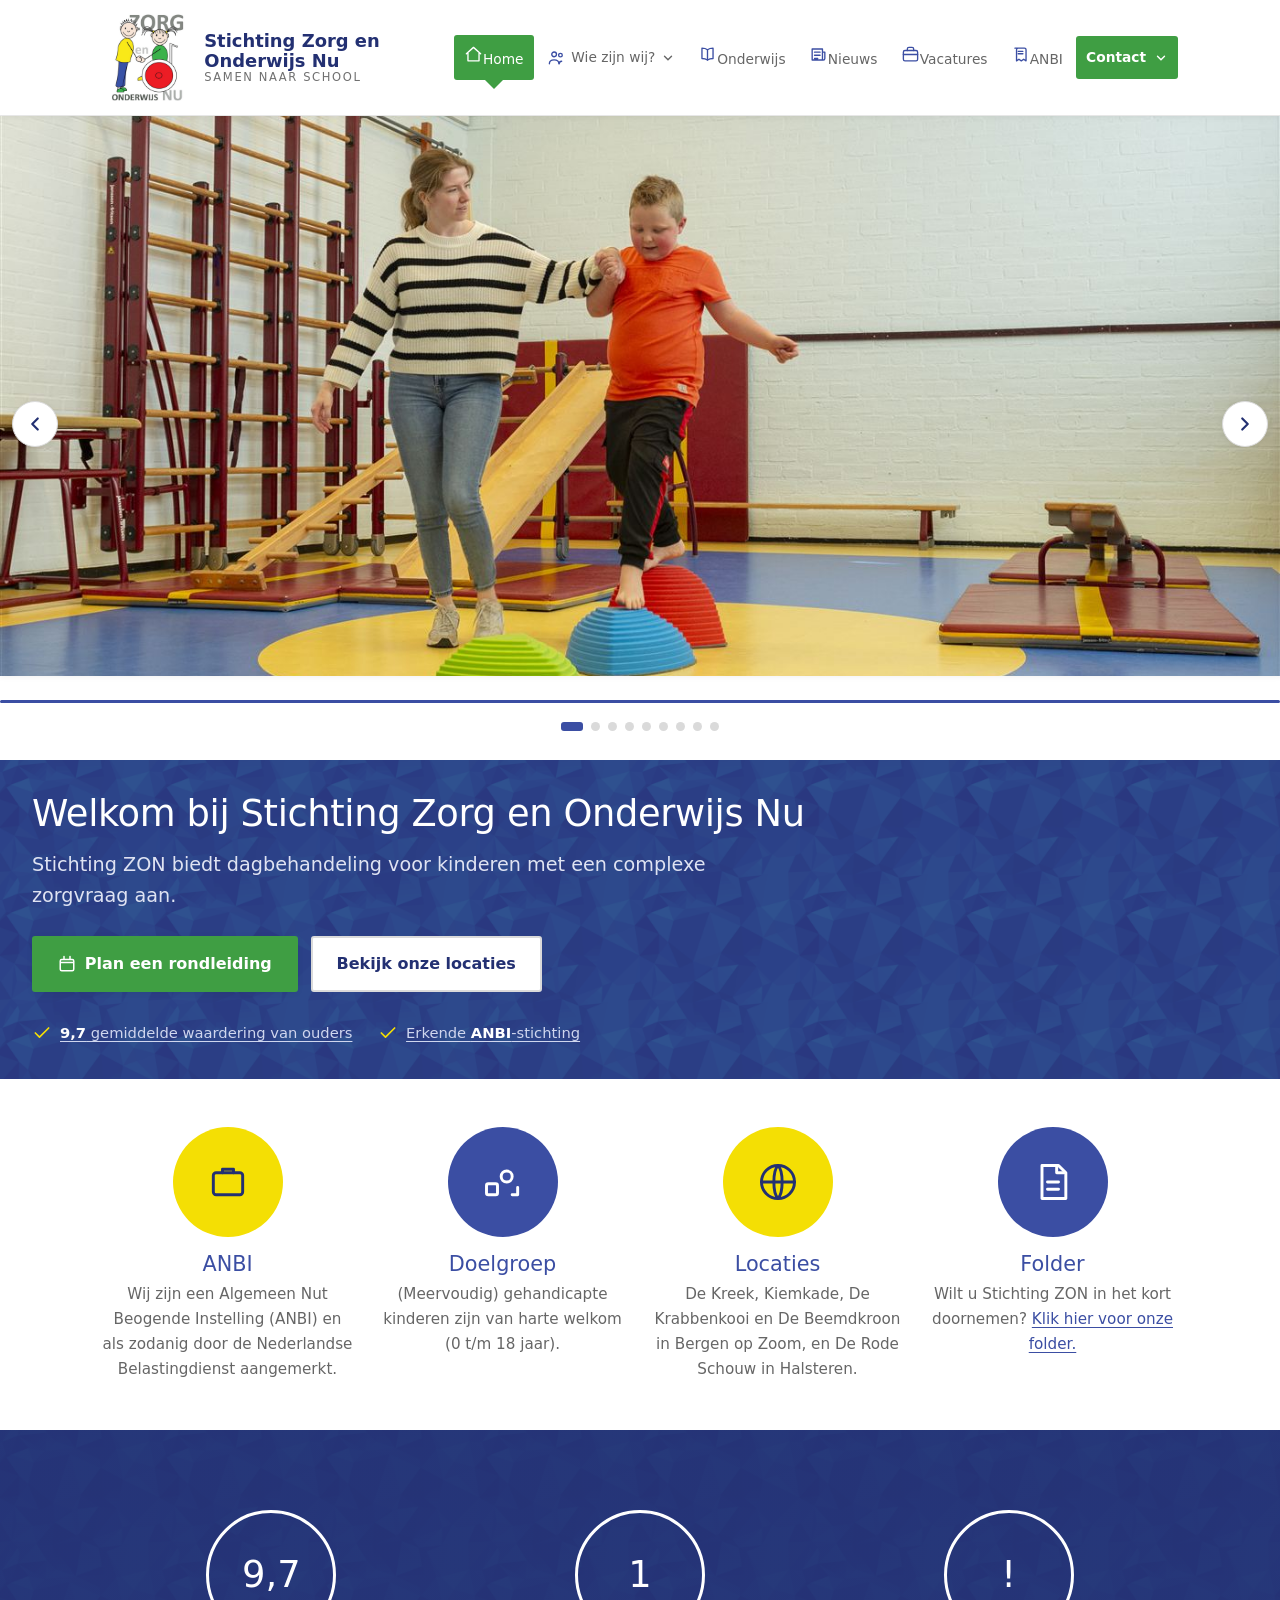
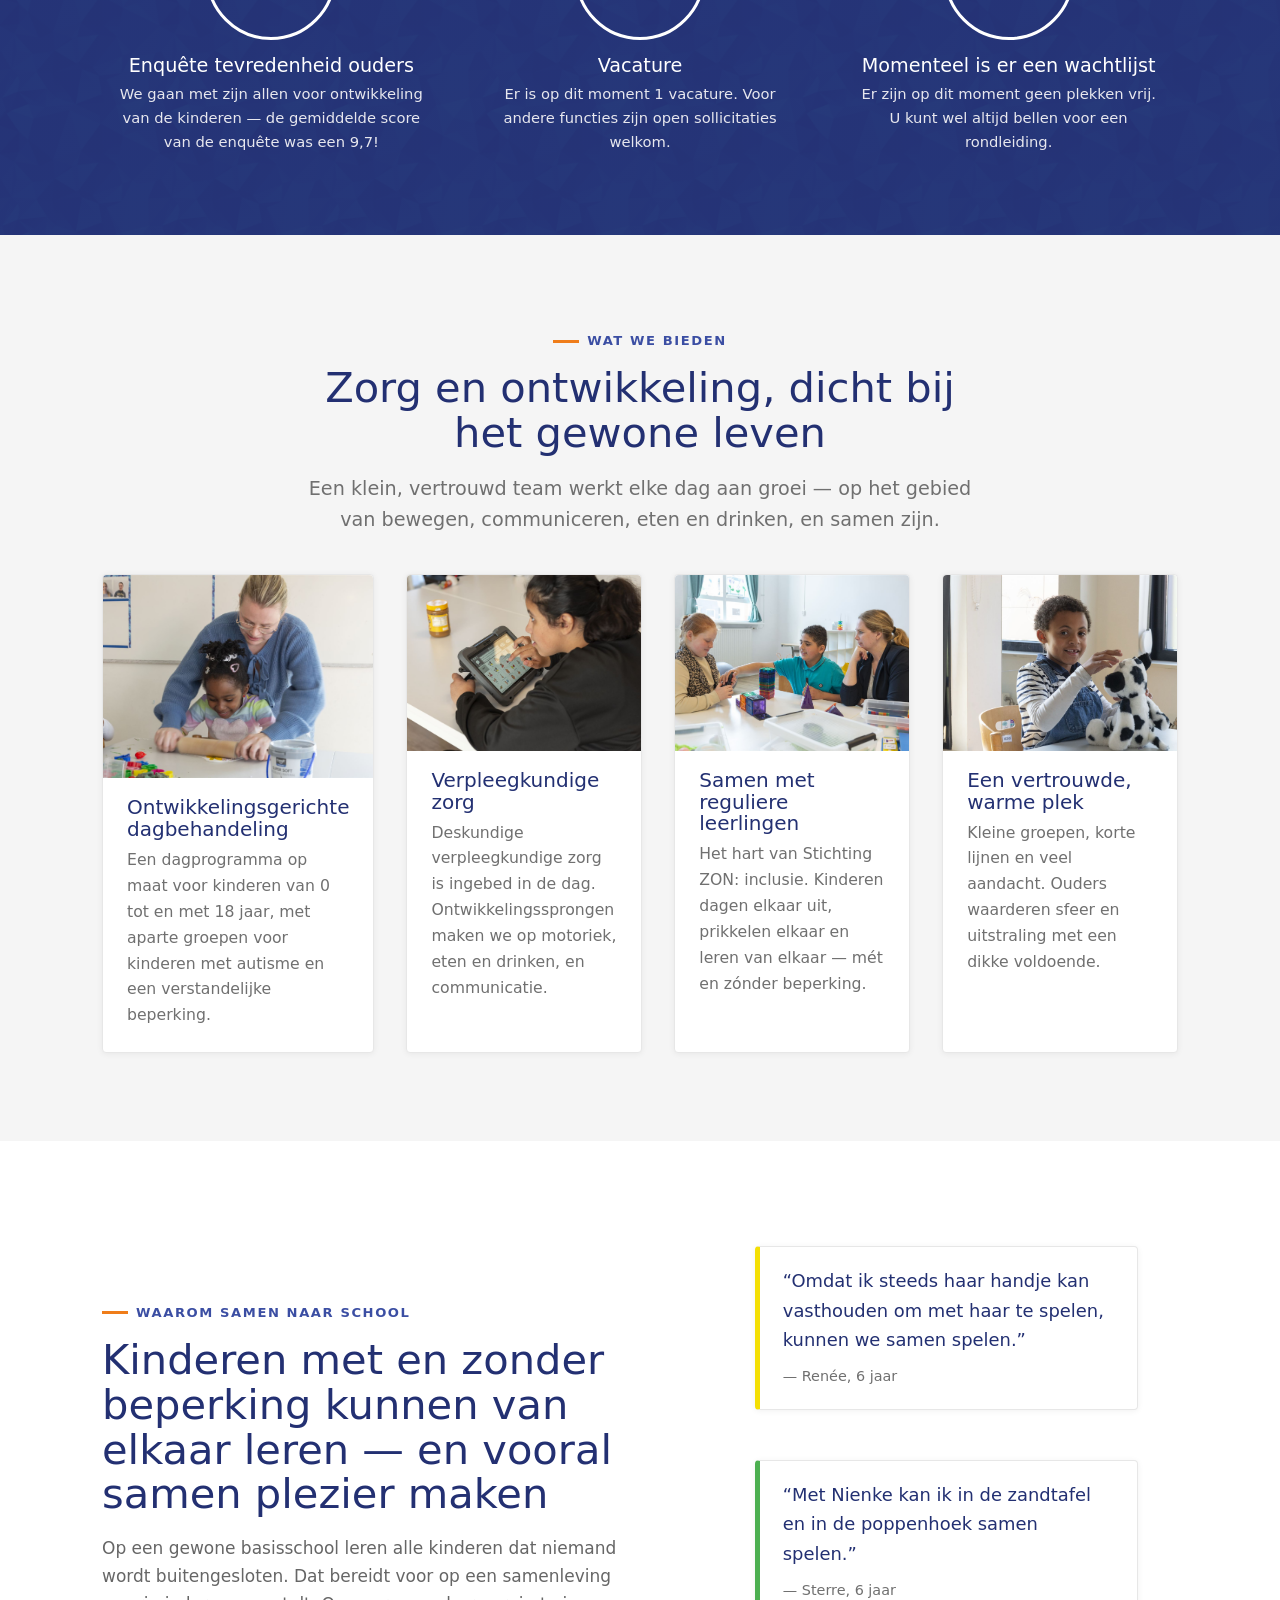
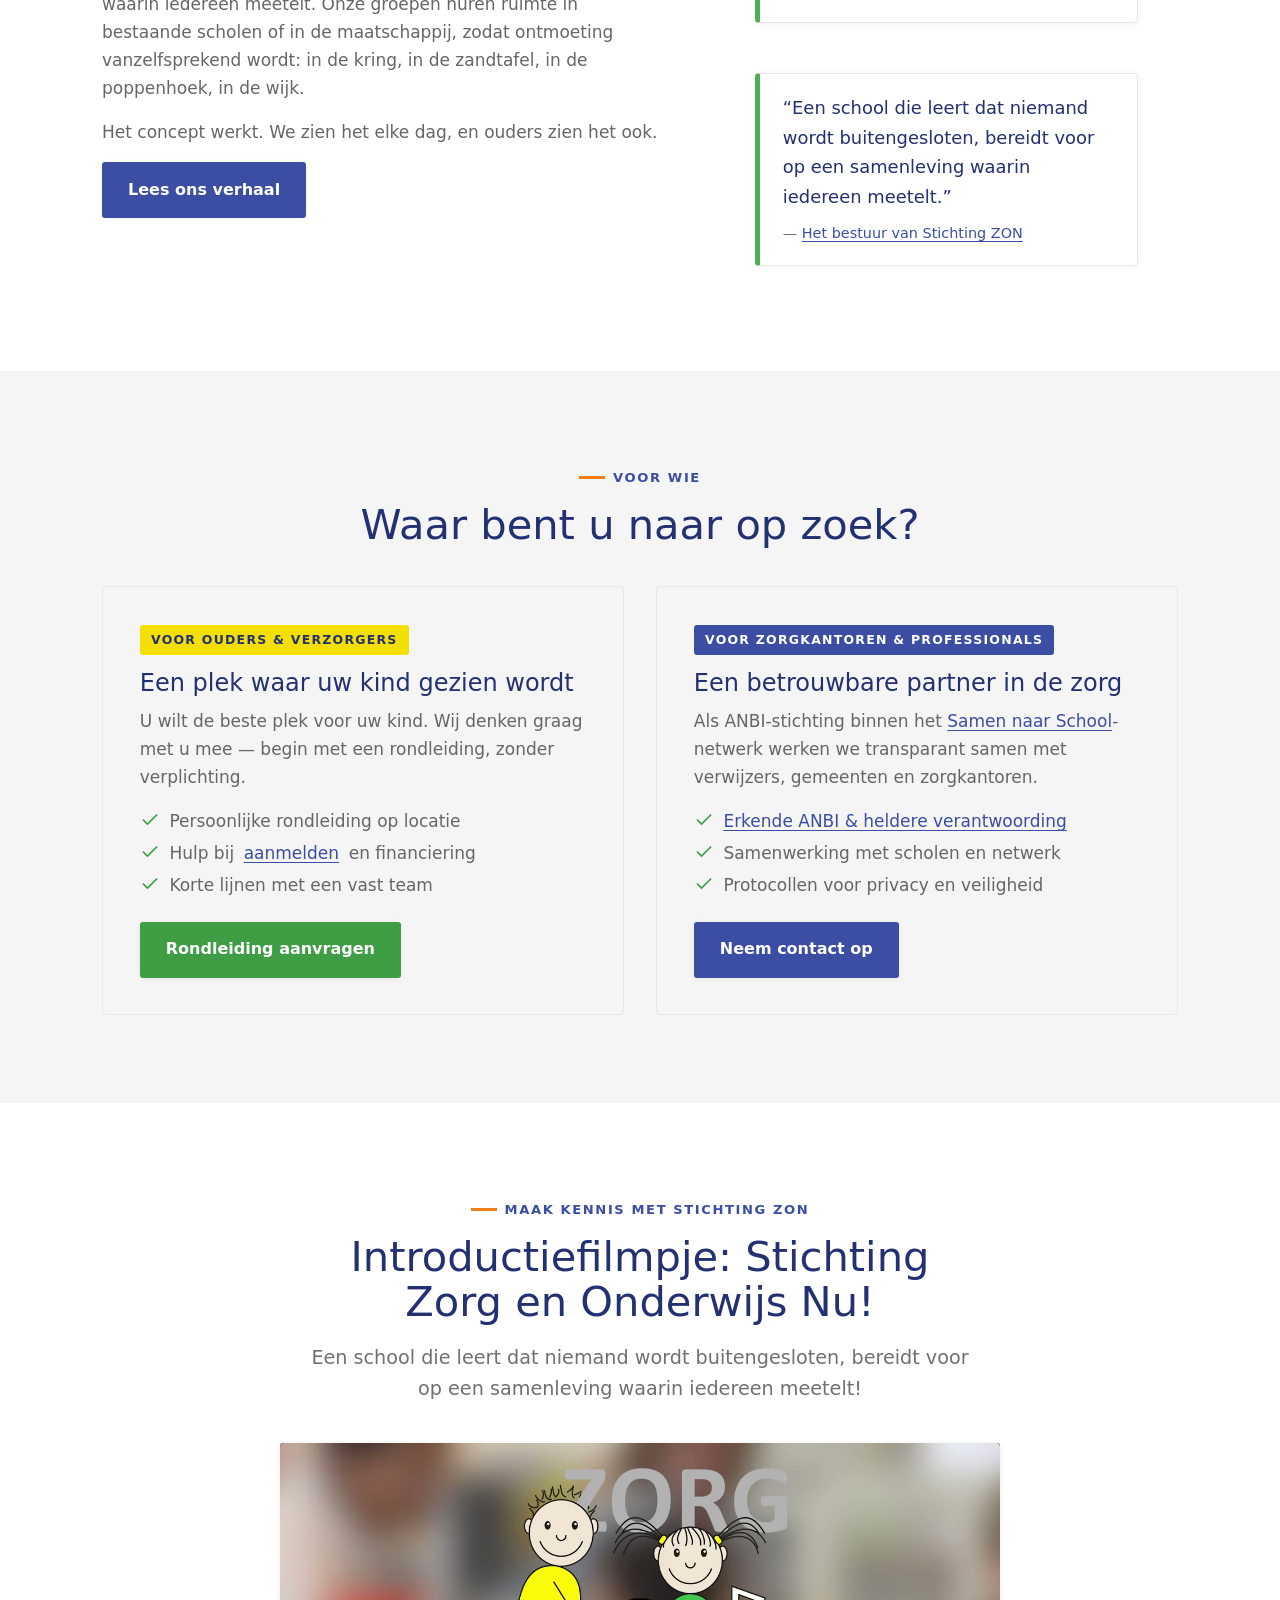
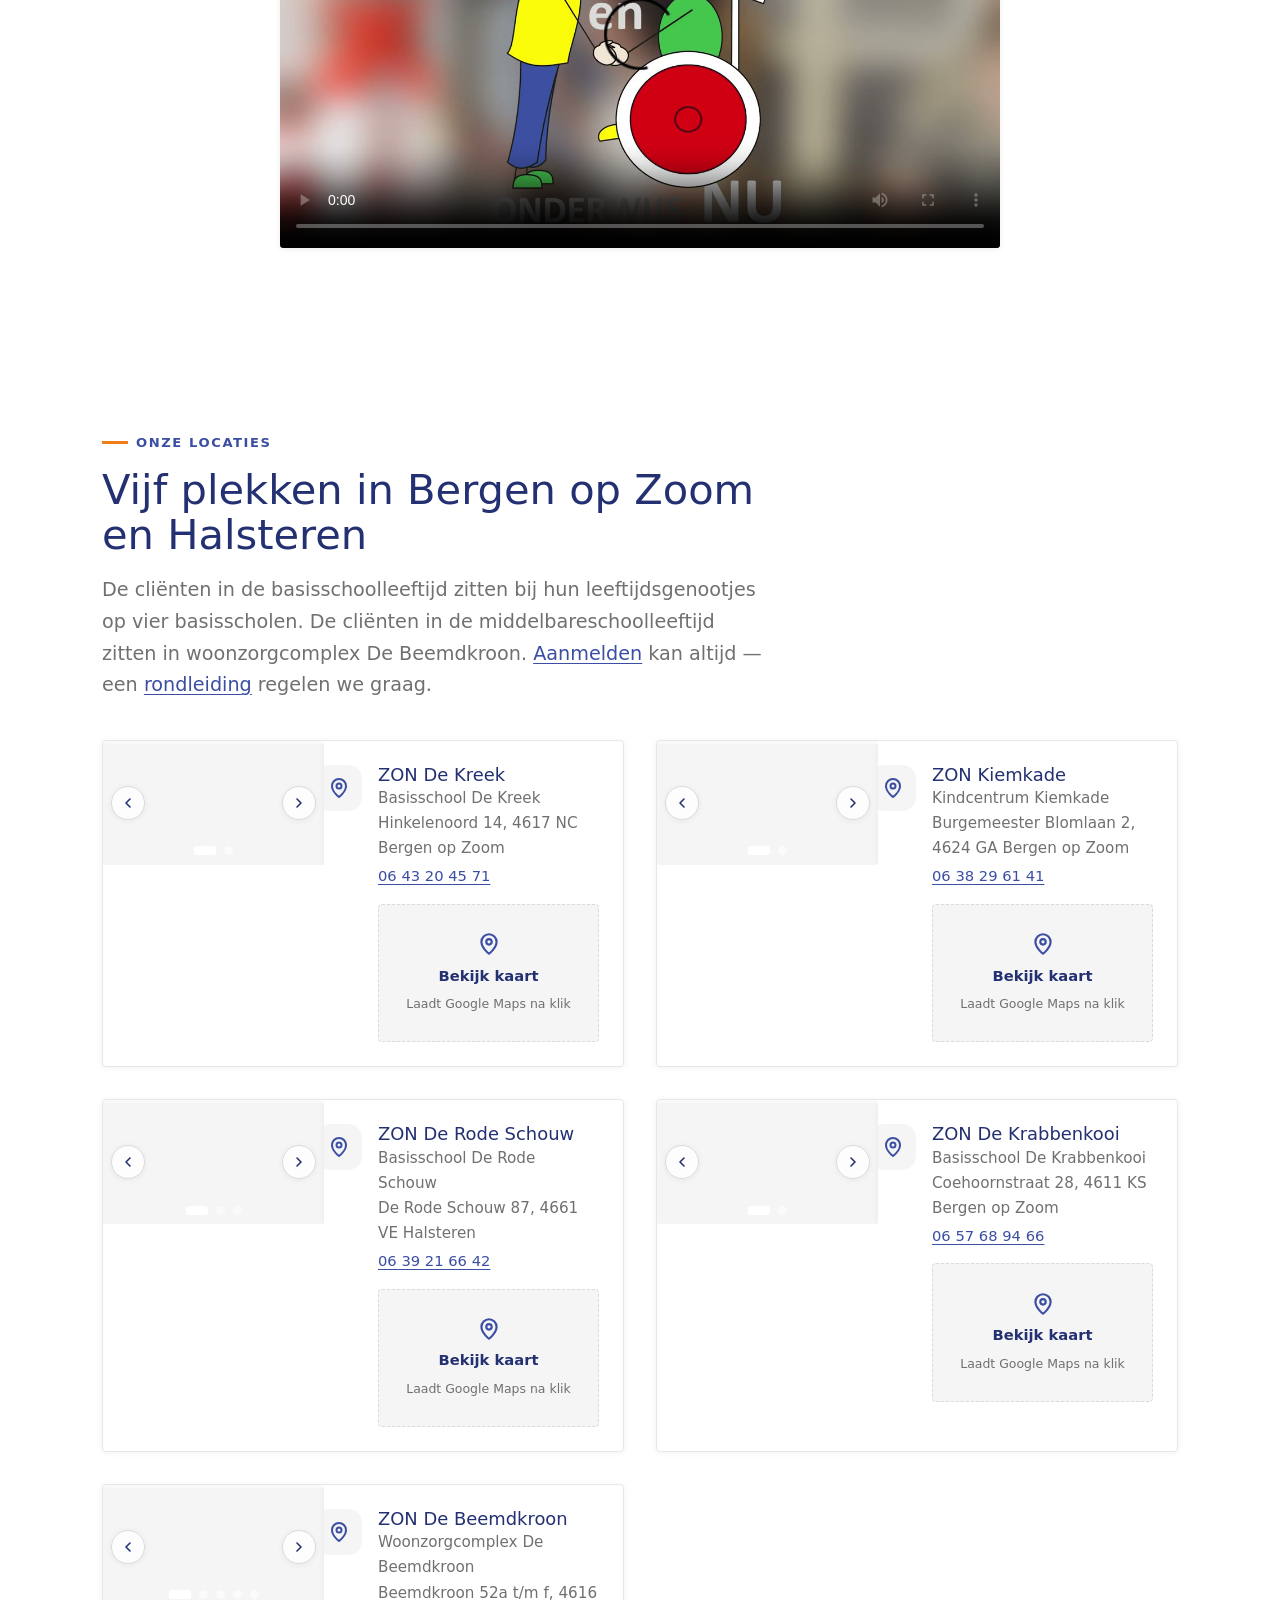
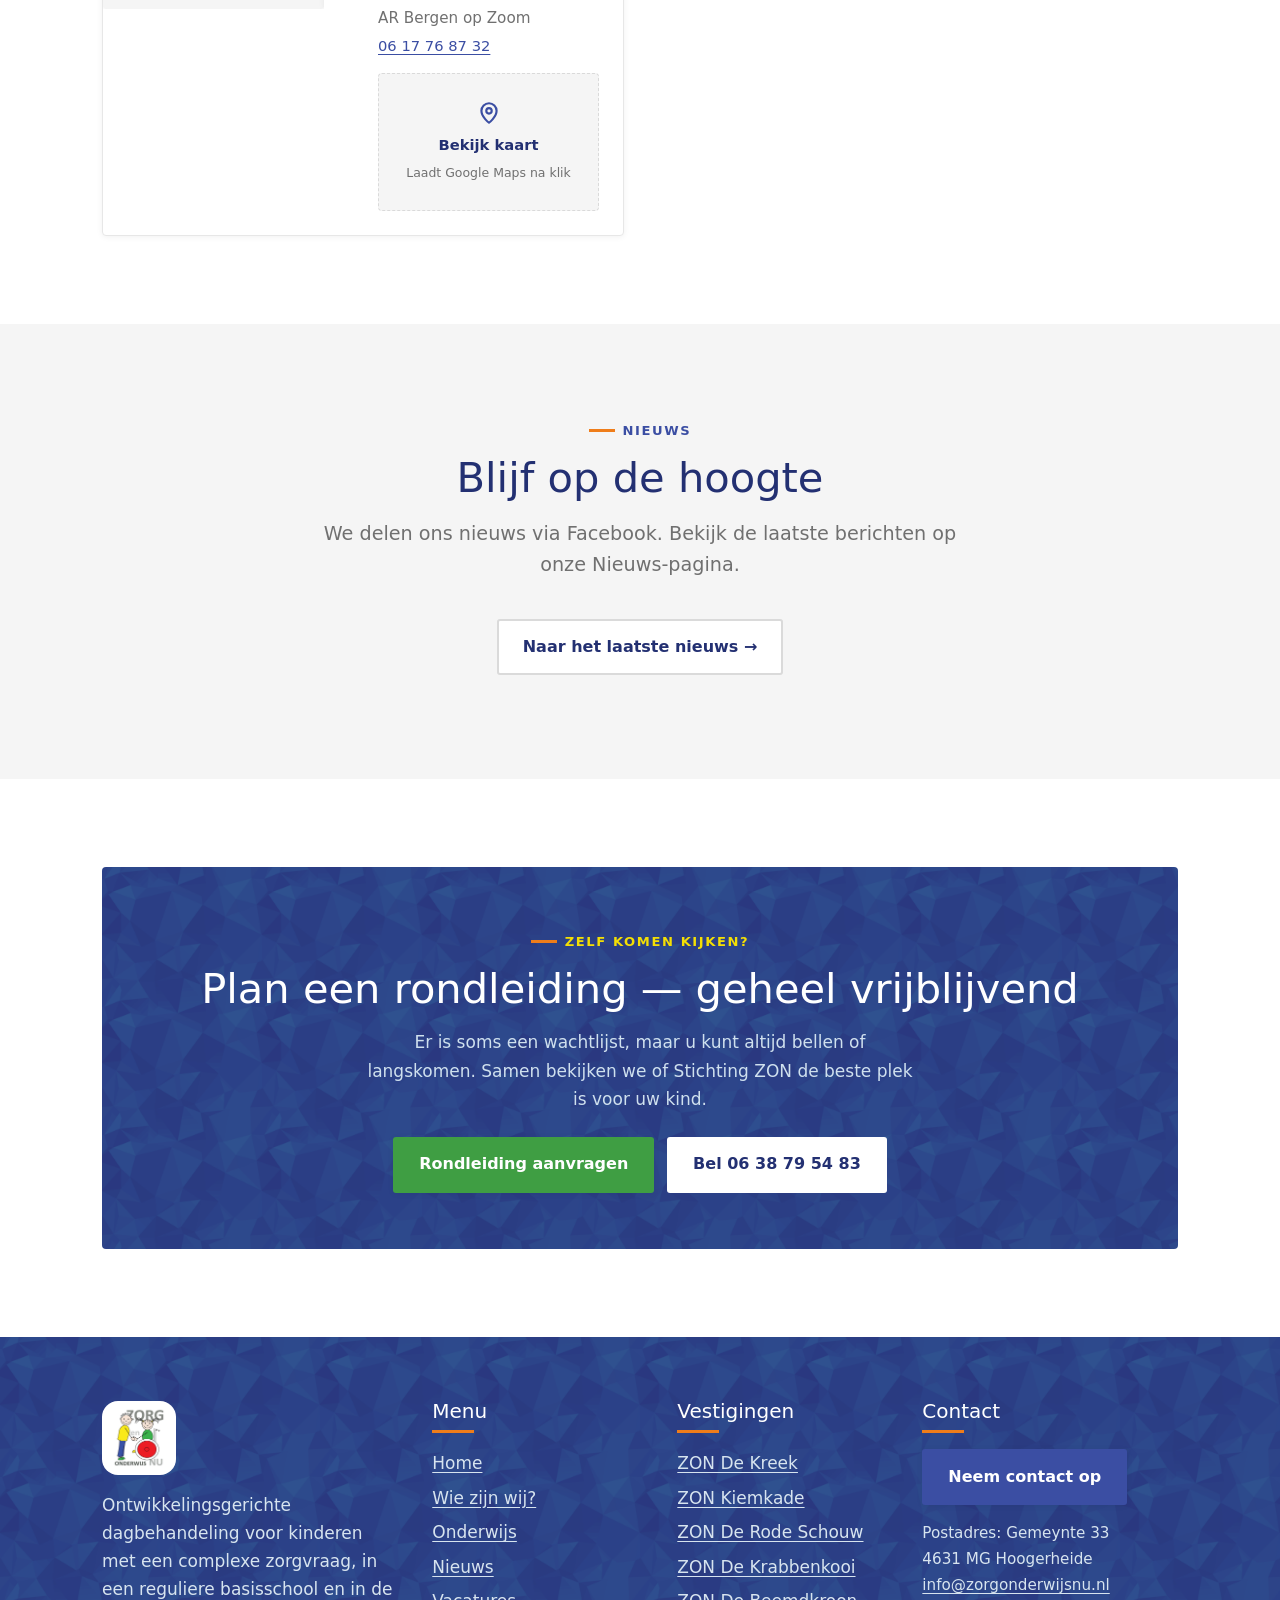
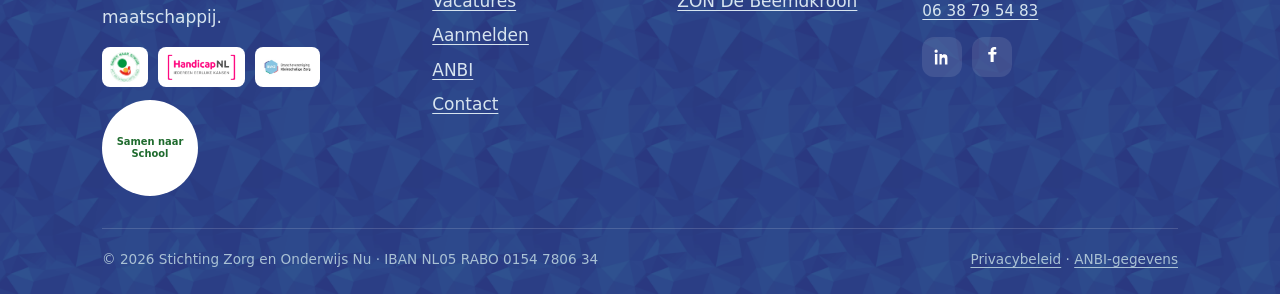
==== commit b9336a3e: "Opnemen van meer interne en externe URLs om navigatie te verbeteren Co-Authored-By: Claude Opus 5.5 " ====
--- a/index.html
+++ b/index.html
@@ -91,11 +91,11 @@
         <div class="hero-trust">
           <span class="item">
             <svg viewBox="0 0 24 24" fill="none" stroke="currentColor" stroke-width="2" stroke-linecap="round" stroke-linejoin="round"><path d="M20 6L9 17l-5-5"/></svg>
-            <span><b>9,7</b> gemiddelde waardering van ouders</span>
+            <span><a href="wie-zijn-wij.html#kwaliteit"><b>9,7</b> gemiddelde waardering van ouders</a></span>
           </span>
           <span class="item">
             <svg viewBox="0 0 24 24" fill="none" stroke="currentColor" stroke-width="2" stroke-linecap="round" stroke-linejoin="round"><path d="M20 6L9 17l-5-5"/></svg>
-            <span>Erkende <b>ANBI</b>-stichting</span>
+            <span><a href="anbi.html">Erkende <b>ANBI</b>-stichting</a></span>
           </span>
         </div>
       </div>
@@ -140,21 +140,21 @@
   <!-- ===================== KLASSIEK: cirkel-iconen (ANBI/Doelgroep/Locaties/Folder) ===================== -->
   <section class="section section--tight classic-only">
     <div class="wrap circ-grid">
-      <div class="circ">
+      <a class="circ" href="anbi.html">
         <div class="circ-ic circ-ic--sun"><svg viewBox="0 0 24 24" fill="none" stroke="currentColor" stroke-width="1.6" stroke-linecap="round" stroke-linejoin="round"><rect x="4" y="7" width="16" height="12" rx="1.5"/><path d="M9 7V5h6v2"/></svg></div>
         <h3>ANBI</h3>
         <p>Wij zijn een Algemeen Nut Beogende Instelling (ANBI) en als zodanig door de Nederlandse Belastingdienst aangemerkt.</p>
-      </div>
-      <div class="circ">
+      </a>
+      <a class="circ" href="wie-zijn-wij.html#groepen">
         <div class="circ-ic circ-ic--brand"><svg viewBox="0 0 24 24" fill="none" stroke="currentColor" stroke-width="1.6" stroke-linecap="round" stroke-linejoin="round"><rect x="3" y="13" width="6" height="6" rx="1"/><circle cx="14" cy="9" r="3"/><path d="M17 19h3v-4"/></svg></div>
         <h3>Doelgroep</h3>
         <p>(Meervoudig) gehandicapte kinderen zijn van harte welkom (0 t/m 18 jaar).</p>
-      </div>
-      <div class="circ">
+      </a>
+      <a class="circ" href="#locaties">
         <div class="circ-ic circ-ic--sun"><svg viewBox="0 0 24 24" fill="none" stroke="currentColor" stroke-width="1.6" stroke-linecap="round" stroke-linejoin="round"><circle cx="12" cy="12" r="9"/><path d="M3 12h18M12 3c3 3 3 15 0 18M12 3c-3 3-3 15 0 18"/></svg></div>
         <h3>Locaties</h3>
         <p>De Kreek, Kiemkade, De Krabbenkooi en De Beemdkroon in Bergen op Zoom, en De Rode Schouw in Halsteren.</p>
-      </div>
+      </a>
       <div class="circ">
         <div class="circ-ic circ-ic--brand"><svg viewBox="0 0 24 24" fill="none" stroke="currentColor" stroke-width="1.6" stroke-linecap="round" stroke-linejoin="round"><path d="M6 3h9l4 4v14H6z"/><path d="M14 3v4h4M9 12h6M9 16h6"/></svg></div>
         <h3>Folder</h3>
@@ -209,21 +209,21 @@
   <!-- ===================== KLASSIEK: statistiek-cirkels ===================== -->
   <section class="stats-ring classic-only">
     <div class="wrap">
-      <div class="stat">
+      <a class="stat" href="wie-zijn-wij.html#kwaliteit">
         <div class="stat-ring-num">9,7</div>
         <h3>Enquête tevredenheid ouders</h3>
         <p>We gaan met zijn allen voor ontwikkeling van de kinderen — de gemiddelde score van de enquête was een 9,7!</p>
-      </div>
-      <div class="stat">
+      </a>
+      <a class="stat" href="vacatures.html">
         <div class="stat-ring-num">1</div>
         <h3>Vacature</h3>
         <p>Er is op dit moment 1 vacature. Voor andere functies zijn open sollicitaties welkom.</p>
-      </div>
-      <div class="stat">
+      </a>
+      <a class="stat" href="rondleiding.html">
         <div class="stat-ring-num">!</div>
         <h3>Momenteel is er een wachtlijst</h3>
         <p>Er zijn op dit moment geen plekken vrij. U kunt wel altijd bellen voor een rondleiding.</p>
-      </div>
+      </a>
     </div>
   </section>
 
@@ -281,7 +281,7 @@
         </figure>
         <figure class="quote quote--leaf">
           <p>“Een school die leert dat niemand wordt buitengesloten, bereidt voor op een samenleving waarin iedereen meetelt.”</p>
-          <cite>— Het bestuur van Stichting ZON</cite>
+          <cite>— <a href="wie-zijn-wij.html#bestuur">Het bestuur van Stichting ZON</a></cite>
         </figure>
       </div>
     </div>
@@ -301,7 +301,7 @@
           <p>U wilt de beste plek voor uw kind. Wij denken graag met u mee — begin met een rondleiding, zonder verplichting.</p>
           <ul>
             <li><svg viewBox="0 0 24 24" fill="none" stroke="currentColor" stroke-width="2" stroke-linecap="round" stroke-linejoin="round"><path d="M20 6L9 17l-5-5"/></svg> Persoonlijke rondleiding op locatie</li>
-            <li><svg viewBox="0 0 24 24" fill="none" stroke="currentColor" stroke-width="2" stroke-linecap="round" stroke-linejoin="round"><path d="M20 6L9 17l-5-5"/></svg> Hulp bij aanmelden en financiering</li>
+            <li><svg viewBox="0 0 24 24" fill="none" stroke="currentColor" stroke-width="2" stroke-linecap="round" stroke-linejoin="round"><path d="M20 6L9 17l-5-5"/></svg> Hulp bij <a href="aanmelden.html">aanmelden</a> en financiering</li>
             <li><svg viewBox="0 0 24 24" fill="none" stroke="currentColor" stroke-width="2" stroke-linecap="round" stroke-linejoin="round"><path d="M20 6L9 17l-5-5"/></svg> Korte lijnen met een vast team</li>
           </ul>
           <a class="btn btn--primary" href="rondleiding.html">Rondleiding aanvragen</a>
@@ -309,9 +309,9 @@
         <article class="path path--pro">
           <span class="tag">Voor zorgkantoren &amp; professionals</span>
           <h3>Een betrouwbare partner in de zorg</h3>
-          <p>Als ANBI-stichting binnen het Samen naar School-netwerk werken we transparant samen met verwijzers, gemeenten en zorgkantoren.</p>
+          <p>Als ANBI-stichting binnen het <a href="https://www.samennaarschool.nl/" target="_blank" rel="noopener noreferrer">Samen naar School</a>-netwerk werken we transparant samen met verwijzers, gemeenten en zorgkantoren.</p>
           <ul>
-            <li><svg viewBox="0 0 24 24" fill="none" stroke="currentColor" stroke-width="2" stroke-linecap="round" stroke-linejoin="round"><path d="M20 6L9 17l-5-5"/></svg> Erkende ANBI &amp; heldere verantwoording</li>
+            <li><svg viewBox="0 0 24 24" fill="none" stroke="currentColor" stroke-width="2" stroke-linecap="round" stroke-linejoin="round"><path d="M20 6L9 17l-5-5"/></svg> <a href="anbi.html">Erkende ANBI &amp; heldere verantwoording</a></li>
             <li><svg viewBox="0 0 24 24" fill="none" stroke="currentColor" stroke-width="2" stroke-linecap="round" stroke-linejoin="round"><path d="M20 6L9 17l-5-5"/></svg> Samenwerking met scholen en netwerk</li>
             <li><svg viewBox="0 0 24 24" fill="none" stroke="currentColor" stroke-width="2" stroke-linecap="round" stroke-linejoin="round"><path d="M20 6L9 17l-5-5"/></svg> Protocollen voor privacy en veiligheid</li>
           </ul>
@@ -344,10 +344,10 @@
       <div class="section-head">
         <span class="eyebrow">Onze locaties</span>
         <h2>Vijf plekken in Bergen op Zoom en Halsteren</h2>
-        <p class="lead">De cliënten in de basisschoolleeftijd zitten bij hun leeftijdsgenootjes op vier basisscholen. De cliënten in de middelbareschoolleeftijd zitten in woonzorgcomplex De Beemdkroon. Aanmelden kan altijd — een rondleiding regelen we graag.</p>
+        <p class="lead">De cliënten in de basisschoolleeftijd zitten bij hun leeftijdsgenootjes op vier basisscholen. De cliënten in de middelbareschoolleeftijd zitten in woonzorgcomplex De Beemdkroon. <a href="aanmelden.html">Aanmelden</a> kan altijd — een <a href="rondleiding.html">rondleiding</a> regelen we graag.</p>
       </div>
       <div class="grid grid-2">
-        <div class="card loc">
+        <div class="card loc" id="de-kreek">
           <div class="loc-photo">
             <div class="slider" data-slider role="region" aria-label="Foto's van ZON De Kreek">
               <ul class="slider-track" data-slider-track tabindex="0">
@@ -374,7 +374,7 @@
             </div>
           </div>
         </div>
-        <div class="card loc">
+        <div class="card loc" id="kiemkade">
           <div class="loc-photo">
             <div class="slider" data-slider role="region" aria-label="Foto's van ZON Kiemkade">
               <ul class="slider-track" data-slider-track tabindex="0">
@@ -401,7 +401,7 @@
             </div>
           </div>
         </div>
-        <div class="card loc">
+        <div class="card loc" id="de-rode-schouw">
           <div class="loc-photo">
             <div class="slider" data-slider role="region" aria-label="Foto's van ZON De Rode Schouw">
               <ul class="slider-track" data-slider-track tabindex="0">
@@ -429,7 +429,7 @@
             </div>
           </div>
         </div>
-        <div class="card loc">
+        <div class="card loc" id="de-krabbenkooi">
           <div class="loc-photo">
             <div class="slider" data-slider role="region" aria-label="Foto's van ZON De Krabbenkooi">
               <ul class="slider-track" data-slider-track tabindex="0">
@@ -456,7 +456,7 @@
             </div>
           </div>
         </div>
-        <div class="card loc">
+        <div class="card loc" id="de-beemdkroon">
           <div class="loc-photo">
             <div class="slider" data-slider role="region" aria-label="Foto's van ZON De Beemdkroon">
               <ul class="slider-track" data-slider-track tabindex="0">
@@ -527,9 +527,9 @@
         <img src="assets/logo-zon.png" alt="Logo Stichting Zorg en Onderwijs Nu" width="74" height="74">
         <p>Ontwikkelingsgerichte dagbehandeling voor kinderen met een complexe zorgvraag, in een reguliere basisschool en in de maatschappij.</p>
         <div class="partners">
-          <a href="https://www.nsgk.nl/" target="_blank" rel="noopener noreferrer"><img src="assets/logos/nsgk.png" alt="Stichting Gehandicapte Kind" height="40"></a>
-          <img src="assets/logos/handicapnl.png" alt="HandicapNL" height="40">
-          <img src="assets/logos/bvkz.jpg" alt="BVKZ" height="40">
+          <a href="https://gehandicaptekind.nl/" target="_blank" rel="noopener noreferrer"><img src="assets/logos/nsgk.png" alt="Stichting Gehandicapte Kind" height="40"></a>
+          <a href="https://handicap.nl/" target="_blank" rel="noopener noreferrer"><img src="assets/logos/handicapnl.png" alt="HandicapNL" height="40"></a>
+          <a href="https://bvkz.nl/" target="_blank" rel="noopener noreferrer"><img src="assets/logos/bvkz.jpg" alt="BVKZ" height="40"></a>
         </div>
         <a class="sns-badge" href="https://www.samennaarschool.nl/" target="_blank" rel="noopener noreferrer">Samen naar School</a>
       </div>
@@ -549,11 +549,11 @@
       <div>
         <h4>Vestigingen</h4><span class="foot-divider" aria-hidden="true"></span>
         <ul>
-          <li>ZON De Kreek</li>
-          <li>ZON Kiemkade</li>
-          <li>ZON De Rode Schouw</li>
-          <li>ZON De Krabbenkooi</li>
-          <li>ZON De Beemdkroon</li>
+          <li><a href="index.html#de-kreek">ZON De Kreek</a></li>
+          <li><a href="index.html#kiemkade">ZON Kiemkade</a></li>
+          <li><a href="index.html#de-rode-schouw">ZON De Rode Schouw</a></li>
+          <li><a href="index.html#de-krabbenkooi">ZON De Krabbenkooi</a></li>
+          <li><a href="index.html#de-beemdkroon">ZON De Beemdkroon</a></li>
         </ul>
       </div>
       <div>
--- a/assets/styles.css
+++ b/assets/styles.css
@@ -71,6 +71,11 @@
 p { margin: 0 0 1rem; }
 a { color: var(--brand); text-underline-offset: 3px; }
 a:hover { color: var(--brand-deep); }
+/* Sprongdoelen niet onder de vaste kopregel laten vallen */
+main [id] { scroll-margin-top: 8.5rem; }
+/* Links op donkere banden: kleur van de omringende tekst, wel onderstreept */
+.hero-trust a, .page-hero .lead a { color: inherit; }
+.hero-trust a:hover, .page-hero .lead a:hover { color: #fff; }
 img { max-width: 100%; height: auto; display: block; }
 ul { margin: 0 0 1rem; padding-left: 1.15rem; }
 ol { margin: 0 0 1rem; padding-left: 1.15rem; }
@@ -813,6 +818,16 @@
 .stats-ring p { color: #e7e7ee; font-size: .92rem; margin: 0; }
 @media (max-width: 780px) { .stats-ring .wrap { grid-template-columns: 1fr; } }
 
+/* Hele cirkel-blok klikbaar (homepage) */
+a.circ, a.stat { display: block; color: inherit; text-decoration: none; border-radius: var(--r-md); }
+a.circ:hover, a.stat:hover { color: inherit; }
+a.circ .circ-ic, a.stat .stat-ring-num { transition: transform .2s ease; }
+a.circ:hover .circ-ic, a.circ:focus-visible .circ-ic,
+a.stat:hover .stat-ring-num, a.stat:focus-visible .stat-ring-num { transform: scale(1.06); }
+a.circ:hover h3, a.circ:focus-visible h3,
+a.stat:hover h3, a.stat:focus-visible h3 { text-decoration: underline; text-underline-offset: 4px; }
+a.circ:focus-visible, a.stat:focus-visible { outline: 3px solid var(--sun); outline-offset: 6px; }
+
 /* ---------- Tab-achtige accordion (klassiek, "wie zijn wij") ---------- */
 [data-theme="classic"] .detail-panel { border: 1px solid var(--line); border-radius: var(--r-sm); }
 [data-theme="classic"] .detail-panel summary { color: var(--brand); }
